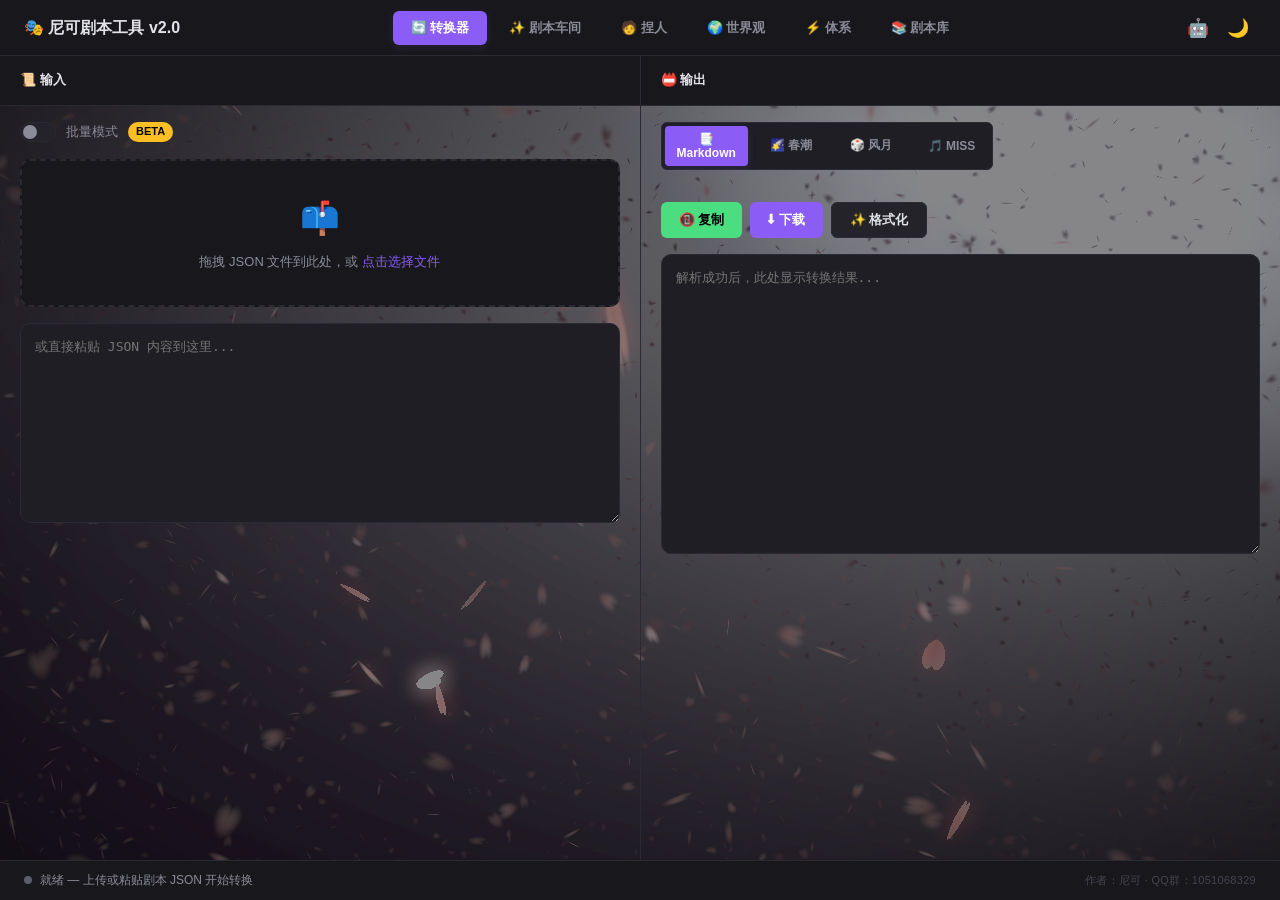
==== index.html @ f95390d4 "fix: parseMiss HTML提取 + UID去重机制" ====
<!DOCTYPE html>
<html lang="zh-CN" data-theme="dark">
<head>
<meta charset="UTF-8">
<meta name="viewport" content="width=device-width, initial-scale=1.0">
<title>酒馆剧本格式转换工具</title>

<style>
/* ═══════════════════════════════════════
   午夜酒馆 · 美学系统 v2
   Dark Mode First · CSS Token 体系 · 磁性微交互
   ═══════════════════════════════════════ */

/* ── 樱花 WebGL 背景层 ── */
#sakura-bg{
  position:fixed;
  top:0;left:0;
  width:100vw;height:100vh;
  z-index:-1;
  pointer-events:none;
  opacity:0.5;
}

/* ── Reset & Base ── */
*,*::before,*::after{box-sizing:border-box;margin:0;padding:0}

/* ── 默认：暗夜模式 (Midnight Theme) ── */
:root{
  --bg-body:#0f0f13;
  --bg-panel:#18181c;
  --bg-hover:#232329;
  --bg-surface:#1e1e24;
  --border-color:#2a2a32;
  --border-light:#35353f;

  --text-main:#e2e2e9;
  --text-muted:#8b8b99;
  --text-dim:#5c5c6a;

  --accent-primary:#8b5cf6;
  --accent-hover:#7c3aed;
  --accent-glow:rgba(139,92,246,0.15);

  --green:#4ade80;
  --red:#f87171;
  --amber:#fbbf24;

  --btn-bg:#2a2a32;
  --btn-text:#e2e2e9;

  --radius:10px;
  --radius-sm:6px;
  --radius-lg:12px;
  --font:'Segoe UI','PingFang SC','Microsoft YaHei',sans-serif;
  --mono:'Cascadia Code','Fira Code','Consolas',monospace;
  --shadow-sm:0 2px 8px rgba(0,0,0,0.4);
  --shadow-md:0 8px 24px rgba(0,0,0,0.6);
  --transition:200ms cubic-bezier(.4,0,.2,1);
}

/* ── 浅色模式覆盖 (Light Theme) ── */
[data-theme="light"]{
  --bg-body:#f4f4f5;
  --bg-panel:#ffffff;
  --bg-hover:#f1f5f9;
  --bg-surface:#fafafa;
  --border-color:#e4e4e7;
  --border-light:#d4d4d8;

  --text-main:#18181b;
  --text-muted:#71717a;
  --text-dim:#a1a1aa;

  --accent-primary:#7c5cfc;
  --accent-hover:#6d3fd9;
  --accent-glow:rgba(124,92,252,0.12);

  --btn-bg:#f4f4f5;
  --btn-text:#18181b;

  --shadow-sm:0 2px 8px rgba(0,0,0,0.05);
  --shadow-md:0 8px 24px rgba(0,0,0,0.08);
}

/* ── 全局基础 ── */
html,body{height:100%}
body{
  font-family:var(--font);
  background:var(--bg-body);
  color:var(--text-main);
  display:flex;
  flex-direction:column;
  line-height:1.6;
  -webkit-font-smoothing:antialiased;
  height:100vh;
  overflow:hidden;
  transition:background-color 0.3s ease, color 0.3s ease;
}
a{color:var(--accent-primary);text-decoration:none}
a:hover{text-decoration:underline}

/* ── App Header / 导航栏 ── */
.app-header{
  height:56px;
  display:flex;
  align-items:center;
  justify-content:space-between;
  padding:0 24px;
  border-bottom:1px solid var(--border-color);
  background:var(--bg-panel);
  flex-shrink:0;
  transition:background-color 0.3s ease, border-color 0.3s ease;
}
.app-header .logo{
  font-size:16px;
  font-weight:700;
  color:var(--text-main);
}
.app-nav{
  display:flex;
  gap:4px;
}
.nav-btn{
  padding:8px 18px;
  border:none;
  border-radius:var(--radius-sm);
  font-size:13px;
  font-weight:600;
  cursor:pointer;
  transition:var(--transition);
  font-family:var(--font);
  background:transparent;
  color:var(--text-muted);
}
.nav-btn:hover{
  color:var(--text-main);
  background:var(--bg-hover);
}
.nav-btn.active{
  background:var(--accent-primary);
  color:#fff;
  box-shadow:0 2px 8px var(--accent-glow);
}
.nav-btn:active{transform:scale(.96)}
/* ── App Views ── */
.app-view{
  display:none !important;
  width:100%;
  height:calc(100vh - 60px);
  overflow:hidden;
}

/* ── 视图 1：转换器（左右分栏） ── */
#view-converter.active{
  display:flex !important;
  flex-direction:row;
}
#view-converter .panel{
  flex:1;
  display:flex;
  flex-direction:column;
  overflow:hidden;
}
#view-converter .panel+.panel{border-left:1px solid var(--border-color)}
#view-converter .panel-header{
  padding:14px 20px;
  border-bottom:1px solid var(--border-color);
  font-size:13px;
  font-weight:600;
  display:flex;align-items:center;gap:10px;
  flex-shrink:0;
  background:var(--bg-panel);
  transition:background-color 0.3s ease, border-color 0.3s ease;
}
#view-converter .panel-header .count{
  font-weight:400;
  color:var(--text-muted);
  font-size:12px;
}
#view-converter .panel-body{
  flex:1;
  overflow:auto;
  padding:16px 20px;
}

/* ── Upload Zone · 磁性拖拽 ── */
.upload-zone{
  border:2px dashed var(--border-color);
  border-radius:var(--radius);
  padding:32px 20px;
  text-align:center;
  cursor:pointer;
  transition:all 0.2s cubic-bezier(0.4,0,0.2,1);
  margin-bottom:16px;
  position:relative;
  overflow:hidden;
  background:var(--bg-panel);
}
.upload-zone::before{
  content:'';
  position:absolute;inset:-2px;
  border-radius:var(--radius);
  border:2px dashed transparent;
  transition:var(--transition);
  pointer-events:none;
}
.upload-zone:hover{
  border-color:var(--accent-primary);
  background:var(--accent-glow);
  transform:translateY(-1px);
}
.upload-zone.dragover,
.upload-zone.drag-active{
  border-color:var(--accent-primary);
  background:var(--accent-glow);
  transform:scale(1.02);
  box-shadow:0 0 30px var(--accent-glow),inset 0 0 30px var(--accent-glow);
}
.upload-zone.dragover::before,
.upload-zone.drag-active::before{
  border-color:var(--accent-primary);
  animation:borderPulse 1.2s ease-in-out infinite;
}
@keyframes borderPulse{
  0%,100%{opacity:.4}
  50%{opacity:1}
}
.upload-zone .icon{font-size:32px;margin-bottom:8px;display:block}
.upload-zone .hint{color:var(--text-muted);font-size:13px}
.upload-zone .hint label{color:var(--accent-primary);cursor:pointer}
.upload-zone input[type=file]{display:none}

#jsonInput{
  width:100%;
  min-height:200px;
  background:var(--bg-surface);
  border:1px solid var(--border-color);
  border-radius:var(--radius);
  color:var(--text-main);
  font-family:var(--mono);
  font-size:13px;
  padding:14px;
  resize:vertical;
  outline:none;
  transition:var(--transition);
}
#jsonInput:focus{border-color:var(--accent-primary);box-shadow:0 0 0 3px var(--accent-glow)}

/* ── Batch Mode ── */
.batch-toggle{
  display:flex;align-items:center;gap:10px;
  margin-bottom:16px;
  font-size:13px;
  color:var(--text-muted);
}
.batch-toggle input[type=checkbox]{
  appearance:none;
  width:36px;height:20px;
  background:var(--bg-hover);
  border-radius:10px;
  position:relative;
  cursor:pointer;
  transition:var(--transition);
  flex-shrink:0;
  border:1px solid var(--border-color);
}
.batch-toggle input[type=checkbox]::after{
  content:'';
  position:absolute;
  top:2px;left:2px;
  width:14px;height:14px;
  background:var(--text-muted);
  border-radius:50%;
  transition:var(--transition);
}
.batch-toggle input[type=checkbox]:checked{
  background:var(--accent-primary);
  border-color:var(--accent-primary);
}
.batch-toggle input[type=checkbox]:checked::after{
  left:18px;
  background:#fff;
}
.batch-toggle .badge-batch{
  font-size:11px;
  background:var(--amber);
  color:#000;
  padding:1px 8px;
  border-radius:10px;
  font-weight:600;
}

.batch-file-list{
  margin-bottom:16px;
  max-height:200px;
  overflow-y:auto;
}
.batch-file-item{
  display:flex;align-items:center;gap:10px;
  padding:8px 12px;
  background:var(--bg-surface);
  border:1px solid var(--border-color);
  border-radius:var(--radius-sm);
  margin-bottom:6px;
  font-size:13px;
  transition:var(--transition);
}
.batch-file-item:hover{border-color:var(--border-light)}
.batch-file-item .file-name{flex:1;overflow:hidden;text-overflow:ellipsis;white-space:nowrap}
.batch-file-item .file-info{color:var(--text-muted);font-size:11px;flex-shrink:0}
.batch-file-item .file-status{font-size:11px;flex-shrink:0;padding:2px 8px;border-radius:4px}
.batch-file-item .file-status.ok{background:rgba(74,222,128,.15);color:var(--green)}
.batch-file-item .file-status.err{background:rgba(248,113,113,.15);color:var(--red)}
.batch-file-item .file-status.pending{background:rgba(139,139,153,.15);color:var(--text-muted)}
.batch-file-item .file-status.processing{background:var(--accent-glow);color:var(--accent-primary)}

.batch-actions{
  display:flex;gap:8px;flex-wrap:wrap;
  margin-top:12px;
}
.batch-actions .btn{flex:1;min-width:120px}

/* ── Buttons ── */
.btn{
  padding:8px 18px;
  border:none;
  border-radius:var(--radius-sm);
  font-size:13px;
  font-weight:600;
  cursor:pointer;
  transition:var(--transition);
  font-family:var(--font);
  position:relative;
  overflow:hidden;
}
.btn:active{transform:scale(.96)}
.btn-primary{background:var(--accent-primary);color:#fff}
.btn-primary:hover{background:var(--accent-hover);box-shadow:0 4px 16px var(--accent-glow)}
.btn-secondary{background:var(--bg-hover);color:var(--text-main);border:1px solid var(--border-color)}
.btn-secondary:hover{background:var(--bg-surface);border-color:var(--border-light)}
.btn-success{background:var(--green);color:#000}
.btn-success:hover{opacity:.85;box-shadow:0 4px 16px rgba(74,222,128,.25)}
.btn-danger{background:var(--red);color:#fff}
.btn-danger:hover{opacity:.85;box-shadow:0 4px 16px rgba(248,113,113,.25)}
.btn:disabled{opacity:.4;cursor:not-allowed;transform:none!important}

/* ── Output ── */
.output-actions{
  display:flex;gap:8px;flex-wrap:wrap;
  margin-bottom:16px;
}

.format-selector{
  display:flex;gap:6px;
  background:var(--bg-surface);
  border:1px solid var(--border-color);
  border-radius:var(--radius-sm);
  padding:3px;
  margin-bottom:16px;
}
.format-opt{
  flex:1;
  padding:6px 12px;
  text-align:center;
  border-radius:4px;
  font-size:12px;
  font-weight:600;
  cursor:pointer;
  transition:var(--transition);
  color:var(--text-muted);
  border:none;
  background:transparent;
  font-family:var(--font);
}
.format-opt.active{
  background:var(--accent-primary);
  color:#fff;
  box-shadow:0 2px 8px var(--accent-glow);
}
.format-opt:hover:not(.active){color:var(--text-main);background:var(--bg-hover)}

#outputArea{
  width:100%;
  min-height:300px;
  background:var(--bg-surface);
  border:1px solid var(--border-color);
  border-radius:var(--radius);
  color:var(--text-main);
  font-family:var(--mono);
  font-size:13px;
  padding:14px;
  resize:vertical;
  outline:none;
  transition:var(--transition);
}
#outputArea:focus{border-color:var(--accent-primary);box-shadow:0 0 0 3px var(--accent-glow)}

/* ── Status Bar ── */
#statusBar{
  padding:10px 24px;
  border-top:1px solid var(--border-color);
  font-size:12px;
  color:var(--text-muted);
  display:flex;align-items:center;gap:8px;
  flex-shrink:0;
  background:var(--bg-panel);
  transition:background-color 0.3s ease, border-color 0.3s ease;
}
#statusBar .dot{
  width:8px;height:8px;
  border-radius:50%;
  display:inline-block;
  transition:var(--transition);
}
#statusBar .dot.idle{background:var(--text-dim)}
#statusBar .dot.ok{background:var(--green);box-shadow:0 0 6px rgba(74,222,128,.5)}
#statusBar .dot.err{background:var(--red);box-shadow:0 0 6px rgba(248,113,113,.5)}
#statusBar .dot.busy{background:var(--accent-primary);animation:pulse 1s infinite}
#statusBar .status-author{
  margin-left:auto;
  font-size:11px;
  color:var(--text-dim);
  opacity:.65;
  white-space:nowrap;
  letter-spacing:.3px;
}
@keyframes pulse{0%,100%{opacity:1}50%{opacity:.3}}

/* ── Scrollbar ── */
::-webkit-scrollbar{width:6px;height:6px}
::-webkit-scrollbar-track{background:transparent}
::-webkit-scrollbar-thumb{background:var(--border-color);border-radius:3px}
::-webkit-scrollbar-thumb:hover{background:var(--text-dim)}

/* ═══════════════════════════════════════
   视图 2：剧本库 · 左右分栏 (Master-Detail)
   ═══════════════════════════════════════ */

#view-library.active{
  display:flex !important;
  flex-direction:row;
  width:100%;
  height:100%;
  overflow:hidden;
}

.lib-sidebar{
  width:320px;
  flex-shrink:0;
  display:flex;
  flex-direction:column;
  border-right:1px solid var(--border-color);
  background:var(--bg-panel);
  height:100%;
  z-index:10;
  transition:background-color 0.3s ease, border-color 0.3s ease;
}
.lib-search-box{
  padding:16px;
  border-bottom:1px solid var(--border-color);
}
.lib-search-box input{
  width:100%;
  padding:8px 12px;
  background:var(--bg-body);
  border:1px solid var(--border-color);
  border-radius:var(--radius-sm);
  color:var(--text-main);
  font-size:13px;
  outline:none;
  font-family:var(--font);
  transition:var(--transition);
}
.lib-search-box input:focus{
  border-color:var(--accent-primary);
  box-shadow:0 0 0 3px var(--accent-glow);
}
.lib-search-box input::placeholder{color:var(--text-muted)}

.lib-sidebar .lib-list{
  flex:1;
  overflow-y:auto;
  padding:12px;
  display:flex;
  flex-direction:column;
  gap:6px;
}

.lib-card{
  display:flex;
  flex-direction:column;
  gap:6px;
  padding:12px 14px;
  background:var(--bg-body);
  border:1px solid var(--border-color);
  border-radius:8px;
  cursor:pointer;
  transition:var(--transition);
  position:relative;
}
.lib-card:hover{
  border-color:var(--accent-primary);
  background:var(--bg-hover);
  transform:translateY(-1px);
  box-shadow:var(--shadow-sm);
}
.lib-card.active{
  border-color:var(--accent-primary);
  background:var(--bg-hover);
  box-shadow:0 0 0 1px var(--accent-primary);
}
.lib-card-top{
  display:flex;
  align-items:flex-start;
  gap:8px;
}
.lib-card-title{
  font-size:14px;
  font-weight:600;
  flex:1;
  line-height:1.3;
  display:-webkit-box;
  -webkit-line-clamp:2;
  -webkit-box-orient:vertical;
  overflow:hidden;
}
.lib-card-badge{
  font-size:10px;
  padding:1px 8px;
  border-radius:10px;
  font-weight:600;
  flex-shrink:0;
  margin-top:2px;
}
.lib-card-badge.cc{background:var(--accent-glow);color:var(--accent-primary)}
.lib-card-badge.fy{background:rgba(74,222,128,.15);color:var(--green)}
.lib-card-badge.ms{background:rgba(251,191,36,.15);color:var(--amber)}
.lib-card-summary{
  font-size:12px;
  color:var(--text-muted);
  display:-webkit-box;
  -webkit-line-clamp:2;
  -webkit-box-orient:vertical;
  overflow:hidden;
  line-height:1.5;
}
.lib-card-meta{
  display:flex;
  gap:12px;
  font-size:11px;
  color:var(--text-muted);
}
.lib-card-meta span{display:flex;align-items:center;gap:4px}
.lib-card-del{
  position:absolute;
  top:8px;
  right:8px;
  width:22px;
  height:22px;
  border:none;
  background:transparent;
  color:var(--text-muted);
  cursor:pointer;
  border-radius:4px;
  font-size:14px;
  display:none;
  align-items:center;
  justify-content:center;
  transition:var(--transition);
}
.lib-card:hover .lib-card-del{display:flex}
.lib-card-del:hover{background:rgba(248,113,113,.2);color:var(--red)}

.lib-empty{
  text-align:center;
  padding:40px 20px;
  color:var(--text-muted);
  font-size:13px;
  line-height:2;
}
.lib-empty .icon{font-size:40px;margin-bottom:12px}

/* ── 右侧详情面板 ── */
.lib-detail{
  flex:1;
  height:100%;
  overflow-y:auto;
  padding:32px;
  background:var(--bg-body);
  position:relative;
  transition:background-color 0.3s ease;
}
.lib-detail .empty-state{
  display:flex;
  align-items:center;
  justify-content:center;
  height:100%;
  color:var(--text-dim);
  font-size:15px;
  text-align:center;
}

/* ── 详情内容样式 ── */
.lib-detail .modal-section{
  margin-bottom:24px;
}
.lib-detail .modal-section:last-child{margin-bottom:0}
.lib-detail .modal-section-title{
  font-size:12px;
  font-weight:600;
  color:var(--text-muted);
  text-transform:uppercase;
  letter-spacing:.5px;
  margin-bottom:10px;
  display:flex;
  align-items:center;
  gap:8px;
}
.lib-detail .modal-section-title .copy-btn{
  font-size:11px;
  padding:2px 10px;
  border:none;
  border-radius:4px;
  cursor:pointer;
  background:var(--bg-hover);
  color:var(--text-muted);
  font-family:var(--font);
  transition:var(--transition);
  font-weight:400;
  text-transform:none;
  letter-spacing:0;
}
.lib-detail .modal-section-title .copy-btn:hover{
  background:var(--accent-primary);
  color:#fff;
}
.lib-detail .modal-tags{
  display:flex;
  flex-wrap:wrap;
  gap:6px;
}
.lib-detail .modal-tag{
  font-size:12px;
  padding:3px 10px;
  background:var(--bg-hover);
  border:1px solid var(--border-color);
  border-radius:4px;
  color:var(--text-muted);
}
.lib-detail .modal-field{
  display:flex;
  gap:8px;
  padding:6px 0;
  font-size:13px;
  border-bottom:1px solid var(--border-color);
}
.lib-detail .modal-field:last-child{border-bottom:none}
.lib-detail .modal-field-label{
  color:var(--text-muted);
  width:80px;
  flex-shrink:0;
}
.lib-detail .modal-field-value{color:var(--text-main);word-break:break-all}
.lib-detail .modal-prompt{
  background:var(--bg-panel) !important;
  border:1px solid var(--border-color) !important;
  border-radius:var(--radius-sm);
  padding:12px;
  font-size:12px;
  font-family:var(--mono);
  white-space:pre-wrap;
  max-height:400px;
  overflow-y:auto;
  line-height:1.6;
  color:var(--text-main);
  position:relative;
}
.lib-detail .modal-prompt .copy-overlay{
  position:sticky;
  top:0;
  float:right;
  padding:4px 12px;
  border:none;
  border-radius:0 var(--radius-sm) 0 var(--radius-sm);
  cursor:pointer;
  background:var(--bg-hover);
  color:var(--text-muted);
  font-size:11px;
  font-family:var(--font);
  transition:var(--transition);
  opacity:.6;
  margin:-12px -12px 8px 8px;
}
.lib-detail .modal-prompt .copy-overlay:hover{
  opacity:1;
  background:var(--accent-primary);
  color:#fff;
}
.lib-detail .modal-wb-list{
  display:flex;
  flex-direction:column;
  gap:6px;
}
.lib-detail .modal-wb-item{
  padding:10px 14px;
  background:var(--bg-panel) !important;
  border:1px solid var(--border-color) !important;
  border-radius:var(--radius-sm);
  font-size:12px;
  transition:var(--transition);
}
.lib-detail .modal-wb-item:hover{
  border-color:var(--accent-primary);
  background:var(--bg-hover);
}
.lib-detail .modal-wb-item .wb-header{
  display:flex;
  align-items:flex-start;
  gap:8px;
  margin-bottom:6px;
}
.lib-detail .modal-wb-item .wb-keywords{
  color:var(--accent-primary);
  font-weight:600;
  flex:1;
  line-height:1.5;
}
.lib-detail .modal-wb-item .wb-copy{
  flex-shrink:0;
  padding:2px 10px;
  border:none;
  border-radius:4px;
  cursor:pointer;
  background:var(--bg-hover);
  color:var(--text-muted);
  font-size:11px;
  font-family:var(--font);
  transition:var(--transition);
  opacity:.5;
}
.lib-detail .modal-wb-item .wb-copy:hover{
  opacity:1;
  background:var(--accent-primary);
  color:#fff;
}
.lib-detail .modal-wb-item .wb-content{
  color:var(--text-muted);
  white-space:pre-wrap;
  line-height:1.6;
}

/* ── 详情操作栏 ── */
.lib-detail-actions{
  display:flex;
  gap:8px;
  margin-top:24px;
  padding-top:16px;
  border-top:1px solid var(--border-color);
}
.lib-detail-actions .btn{flex:1}

/* ── Responsive ── */
@media(max-width:768px){
  #view-converter.active{flex-direction:column}
  #view-converter .panel+.panel{border-left:none;border-top:1px solid var(--border-color)}
  .lib-sidebar{width:100%;border-right:none;border-bottom:1px solid var(--border-color)}
  #view-library.active{flex-direction:column}
  .app-header{padding:0 16px}
  .app-header .logo{font-size:14px}
}

/* ── 右键菜单 (Context Menu) ── */
.context-menu{
  position:fixed;
  z-index:9999;
  width:200px;
  background:var(--bg-panel);
  border:1px solid var(--border-color);
  border-radius:8px;
  box-shadow:var(--shadow-md);
  padding:6px 0;
  font-size:14px;
  transform-origin:top left;
  animation:menuFadeIn 0.15s cubic-bezier(.4,0,.2,1);
}
@keyframes menuFadeIn{
  from{opacity:0;transform:scale(.95)}
  to{opacity:1;transform:scale(1)}
}
.menu-item{
  padding:10px 16px;
  cursor:pointer;
  color:var(--text-main);
  transition:background-color .15s, color .15s;
  display:flex;
  align-items:center;
  gap:8px;
  user-select:none;
}
.menu-item:hover{
  background:var(--accent-primary);
  color:#fff;
}
.menu-item.danger:hover{
  background:#ef4444;
  color:#fff;
}
.menu-divider{
  height:1px;
  background:var(--border-color);
  margin:4px 0;
}

/* ═══════════════════════════════════════
   视图 3：剧本车间 · 4 步向导
   ═══════════════════════════════════════ */

#view-char-creator.active{
  display:flex !important;
  overflow-y:auto;
}
#view-world-builder.active{
  display:flex !important;
  overflow-y:auto;
}
#view-power-builder.active{
  display:flex !important;
  overflow-y:auto;
}
#view-generator.active{
  display:flex !important;
}

.generator-workspace{
  width:100%;
  height:100%;
  overflow-y:auto;
  padding:32px 48px;
  display:flex;
  flex-direction:column;
  gap:32px;
}

/* ── 步进器 ── */
.wizard-stepper{
  display:flex;
  align-items:center;
  justify-content:center;
  gap:0;
  padding:8px 0;
}
.wizard-stepper .step{
  display:flex;
  align-items:center;
  gap:10px;
  padding:10px 20px;
  border-radius:var(--radius);
  cursor:pointer;
  transition:var(--transition);
  opacity:.4;
  user-select:none;
}
.wizard-stepper .step.active{
  opacity:1;
  background:var(--accent-glow);
}
.wizard-stepper .step.completed{
  opacity:.7;
}
.wizard-stepper .step .step-num{
  width:28px;
  height:28px;
  border-radius:50%;
  display:flex;
  align-items:center;
  justify-content:center;
  font-size:13px;
  font-weight:700;
  background:var(--bg-hover);
  color:var(--text-muted);
  transition:var(--transition);
  flex-shrink:0;
}
.wizard-stepper .step.active .step-num{
  background:var(--accent-primary);
  color:#fff;
  box-shadow:0 2px 8px var(--accent-glow);
}
.wizard-stepper .step.completed .step-num{
  background:var(--green);
  color:#000;
}
.wizard-stepper .step .step-label{
  font-size:13px;
  font-weight:600;
  color:var(--text-main);
  white-space:nowrap;
}
.wizard-stepper .step-connector{
  width:48px;
  height:2px;
  background:var(--border-color);
  border-radius:1px;
  flex-shrink:0;
}

/* ── 步骤内容区 ── */
.gen-step-content{
  flex:1;
  display:flex;
  flex-direction:column;
  gap:24px;
  animation:fadeIn .3s ease;
}
@keyframes fadeIn{
  from{opacity:0;transform:translateY(8px)}
  to{opacity:1;transform:translateY(0)}
}

/* ── Step 1: 灵感抽卡 ── */
.seed-input-area{
  display:flex;
  flex-direction:column;
  gap:12px;
  max-width:720px;
  margin:0 auto;
  width:100%;
}
.seed-label{
  font-size:13px;
  font-weight:600;
  color:var(--text-muted);
}
.seed-textarea{
  width:100%;
  min-height:100px;
  background:var(--bg-surface);
  border:1px solid var(--border-color);
  border-radius:var(--radius);
  color:var(--text-main);
  font-family:var(--font);
  font-size:14px;
  padding:14px;
  resize:vertical;
  outline:none;
  transition:var(--transition);
  line-height:1.7;
}
.seed-textarea:focus{
  border-color:var(--accent-primary);
  box-shadow:0 0 0 3px var(--accent-glow);
}
.seed-textarea::placeholder{color:var(--text-dim)}

.btn-lg{
  padding:12px 28px;
  font-size:15px;
  border-radius:var(--radius);
}
.btn-sm{
  padding:6px 14px;
  font-size:12px;
}
.btn-full{
  width:100%;
}

/* ── 卡片网格 ── */
.cards-grid{
  display:grid;
  grid-template-columns:repeat(auto-fit, minmax(280px, 1fr));
  gap:16px;
  max-width:1200px;
  margin:0 auto;
  width:100%;
}
.cards-placeholder{
  grid-column:1/-1;
  text-align:center;
  padding:60px 20px;
  color:var(--text-dim);
  font-size:14px;
}
.gen-card{
  background:var(--bg-panel);
  border:1px solid var(--border-color);
  border-radius:var(--radius-lg);
  padding:20px;
  cursor:pointer;
  transition:var(--transition);
  display:flex;
  flex-direction:column;
  gap:12px;
  position:relative;
  overflow:hidden;
}
.gen-card::before{
  content:'';
  position:absolute;
  top:0;left:0;right:0;
  height:3px;
  background:var(--accent-primary);
  opacity:0;
  transition:var(--transition);
}
.gen-card:hover{
  border-color:var(--accent-primary);
  transform:translateY(-2px);
  box-shadow:var(--shadow-md);
}
.gen-card:hover::before{opacity:1}
.gen-card.selected{
  border-color:var(--accent-primary);
  box-shadow:0 0 0 2px var(--accent-primary), var(--shadow-md);
}
.gen-card.selected::before{opacity:1}
.gen-card .card-conflict{
  font-size:11px;
  color:var(--accent-primary);
  font-weight:600;
  text-transform:uppercase;
  letter-spacing:.5px;
}
.gen-card .card-title{
  font-size:16px;
  font-weight:700;
  line-height:1.4;
}
.gen-card .card-desc{
  font-size:13px;
  color:var(--text-muted);
  line-height:1.6;
  display:-webkit-box;
  -webkit-line-clamp:4;
  -webkit-box-orient:vertical;
  overflow:hidden;
}
.gen-card .card-tags{
  display:flex;
  flex-wrap:wrap;
  gap:4px;
  margin-top:auto;
}
.gen-card .card-tag{
  font-size:11px;
  padding:2px 8px;
  background:var(--bg-hover);
  border-radius:4px;
  color:var(--text-muted);
}

/* ── Step 2: 设定调优 ── */
.refine-area{
  max-width:720px;
  margin:0 auto;
  width:100%;
  display:flex;
  flex-direction:column;
  gap:20px;
}
.refine-header{
  display:flex;
  align-items:center;
  justify-content:space-between;
}
.refine-header h3{
  font-size:16px;
  font-weight:700;
}
.selected-card-preview{
  background:var(--bg-panel);
  border:1px solid var(--accent-primary);
  border-radius:var(--radius-lg);
  padding:20px;
}
.refine-edit-area{
  display:flex;
  flex-direction:column;
  gap:12px;
}
.refine-actions{
  display:flex;
  gap:8px;
}
.refine-actions .btn{flex:1}

/* ── 素材导入 & 主角确认 & 世界书迭代 ── */
.refine-section{
  background:var(--bg-panel);
  border:1px solid var(--border-color);
  border-radius:var(--radius-lg);
  overflow:hidden;
}
.refine-section-header{
  display:flex;
  align-items:center;
  justify-content:space-between;
  padding:12px 16px;
  font-size:14px;
  font-weight:600;
  background:var(--bg-hover);
  user-select:none;
}
.refine-toggle-icon{
  font-size:11px;
  color:var(--text-dim);
  transition:transform .2s;
}
.refine-section-header.open .refine-toggle-icon{
  transform:rotate(180deg);
}
.refine-section-body{
  padding:12px 16px;
  display:flex;
  flex-direction:column;
  gap:10px;
}
.material-hint{
  font-size:12px;
  color:var(--text-dim);
  line-height:1.5;
}
.material-buttons{
  display:flex;
  gap:8px;
  flex-wrap:wrap;
}
.imported-materials{
  display:flex;
  flex-direction:column;
  gap:6px;
}
.imported-material-item{
  font-size:13px;
  padding:8px 12px;
  background:var(--bg-body);
  border-radius:var(--radius-sm);
  border-left:3px solid var(--accent-primary);
  line-height:1.5;
}
.imported-material-item .mat-label{
  font-weight:600;
  color:var(--accent-primary);
  font-size:11px;
  display:block;
  margin-bottom:2px;
}
.refine-input{
  width:100%;
  padding:10px 12px;
  border:1px solid var(--border-color);
  border-radius:var(--radius-sm);
  background:var(--bg-body);
  color:var(--text-main);
  font-size:14px;
  font-family:inherit;
  outline:none;
  transition:border-color .2s;
}
.refine-input:focus{
  border-color:var(--accent-primary);
}
.refine-hint{
  font-size:12px;
  color:var(--text-dim);
}

/* ── Step 3: 提示词生成 ── */
.prompt-gen-area{
  max-width:800px;
  margin:0 auto;
  width:100%;
  display:flex;
  flex-direction:column;
  gap:16px;
}
.prompt-output{
  width:100%;
  min-height:300px;
  background:var(--bg-surface);
  border:1px solid var(--border-color);
  border-radius:var(--radius);
  color:var(--text-main);
  font-family:var(--mono);
  font-size:13px;
  padding:16px;
  resize:vertical;
  outline:none;
  line-height:1.7;
}
.prompt-actions{
  display:flex;
  gap:8px;
}
.prompt-actions .btn{flex:1}

/* ── Step 4: 世界书萃取 ── */
.wb-gen-area{
  max-width:800px;
  margin:0 auto;
  width:100%;
  display:flex;
  flex-direction:column;
  gap:16px;
}
.gen-wb-list{
  display:flex;
  flex-direction:column;
  gap:8px;
}
.gen-wb-item{
  background:var(--bg-panel);
  border:1px solid var(--border-color);
  border-radius:var(--radius);
  padding:16px;
  transition:var(--transition);
}
.gen-wb-item:hover{
  border-color:var(--accent-primary);
}
.gen-wb-item .wb-keywords{
  color:var(--accent-primary);
  font-weight:600;
  font-size:13px;
  margin-bottom:6px;
}
.gen-wb-item .wb-content{
  color:var(--text-muted);
  font-size:12px;
  line-height:1.6;
  white-space:pre-wrap;
}
.wb-gen-actions{
  display:flex;
  gap:8px;
}
.wb-gen-actions .btn{flex:1}

/* ═══════════════════════════════════════
   AI 配置弹窗
   ═══════════════════════════════════════ */

.ai-dialog{
  padding:0;
  border:none;
  border-radius:var(--radius-lg);
  background:var(--bg-panel);
  color:var(--text-main);
  width:480px;
  max-width:90vw;
  box-shadow:var(--shadow-md);
  font-family:var(--font);
}
.ai-dialog::backdrop{
  background:rgba(0,0,0,.6);
  backdrop-filter:blur(4px);
}
.ai-dialog-header{
  display:flex;
  align-items:center;
  justify-content:space-between;
  padding:16px 20px;
  border-bottom:1px solid var(--border-color);
  font-size:15px;
  font-weight:700;
}
.ai-dialog-body{
  padding:20px;
  display:flex;
  flex-direction:column;
  gap:16px;
}
.ai-config-field{
  display:flex;
  flex-direction:column;
  gap:6px;
}
.ai-config-field label{
  font-size:12px;
  font-weight:600;
  color:var(--text-muted);
}
.ai-config-field input{
  padding:10px 12px;
  background:var(--bg-body);
  border:1px solid var(--border-color);
  border-radius:var(--radius-sm);
  color:var(--text-main);
  font-size:13px;
  font-family:var(--mono);
  outline:none;
  transition:var(--transition);
}
.ai-config-field input:focus{
  border-color:var(--accent-primary);
  box-shadow:0 0 0 3px var(--accent-glow);
}
.ai-config-field input::placeholder{color:var(--text-dim)}
.ai-config-hint{
  font-size:12px;
  color:var(--text-muted);
  line-height:1.7;
  padding:12px;
  background:var(--bg-surface);
  border-radius:var(--radius-sm);
}
.ai-config-hint p{margin:0}
.ai-dialog-footer{
  display:flex;
  gap:8px;
  padding:16px 20px;
  border-top:1px solid var(--border-color);
}
.ai-dialog-footer .btn{flex:1}

/* ═══════════════════════════════════════
   实体工作区 · 挂载入口
   ═══════════════════════════════════════ */

.lib-actions{
  padding:12px 16px;
  border-bottom:1px solid var(--border-color);
  display:flex;
  flex-direction:column;
  gap:6px;
}
.mount-status{
  font-size:11px;
  color:var(--text-dim);
  text-align:center;
}
.mount-status.active{
  color:var(--green);
}

/* ── 头部操作按钮 ── */
.header-actions{
  display:flex;
  gap:4px;
}
.icon-btn{
  width:36px;
  height:36px;
  border:none;
  border-radius:var(--radius-sm);
  background:transparent;
  color:var(--text-muted);
  cursor:pointer;
  font-size:18px;
  transition:var(--transition);
  display:flex;
  align-items:center;
  justify-content:center;
}
.icon-btn:hover{
  color:var(--text-main);
  background:var(--bg-hover);
}
.icon-btn:active{transform:scale(.92)}

/* ═══════════════════════════════════════
   捏人工坊 · 独立视图
   ═══════════════════════════════════════ */

.char-creator-workspace{
  max-width:720px;
  margin:0 auto;
  padding:32px 24px;
}
.char-creator-header{
  text-align:center;
  margin-bottom:28px;
}
.char-creator-header h2{
  font-size:24px;
  margin:0 0 8px;
  background:linear-gradient(135deg,var(--accent-primary),var(--accent-secondary));
  -webkit-background-clip:text;
  -webkit-text-fill-color:transparent;
  background-clip:text;
}
.char-creator-subtitle{
  color:var(--text-dim);
  font-size:14px;
  margin:0;
}
.char-input-area{
  display:flex;
  flex-direction:column;
  gap:12px;
  margin-bottom:24px;
}
.char-input-area .seed-textarea{
  min-height:80px;
  resize:vertical;
}
.char-result-area{
  animation:fadeIn 0.3s ease;
}
.char-card{
  background:var(--bg-surface);
  border:1px solid var(--border-color);
  border-radius:var(--radius-md);
  overflow:hidden;
  margin-bottom:16px;
}
.char-card-header{
  display:flex;
  align-items:center;
  gap:12px;
  padding:16px 20px;
  background:var(--bg-elevated);
  border-bottom:1px solid var(--border-color);
}
.char-name{
  font-size:20px;
  font-weight:700;
  color:var(--text-main);
}
.char-badge{
  font-size:12px;
  padding:2px 10px;
  border-radius:12px;
  background:var(--accent-primary);
  color:#fff;
  white-space:nowrap;
}
.char-card-body{
  padding:20px;
  line-height:1.8;
  color:var(--text-muted);
  font-size:14px;
}
.char-card-body p{margin:0 0 8px}
.char-card-body strong{color:var(--text-main)}
.char-card-body .char-section{
  margin-bottom:14px;
  padding-bottom:14px;
  border-bottom:1px solid var(--border-color);
}
.char-card-body .char-section:last-child{
  border-bottom:none;
  margin-bottom:0;
  padding-bottom:0;
}
.char-card-body .char-section-title{
  font-size:13px;
  font-weight:600;
  color:var(--accent-primary);
  margin-bottom:6px;
  letter-spacing:0.5px;
}
.char-actions{
  display:flex;
  gap:10px;
  justify-content:center;
}
.char-actions .btn{
  min-width:140px;
}
.char-empty-state{
  text-align:center;
  padding:60px 20px;
  color:var(--text-dim);
}
.char-empty-icon{
  font-size:64px;
  margin-bottom:16px;
  opacity:0.5;
}
.char-empty-state p{
  font-size:15px;
  margin:0;
}

/* ── 世界观 · 折叠补充内容 ── */
.world-extra-toggle{
  display:flex;
  align-items:center;
  justify-content:center;
  gap:6px;
  padding:10px;
  margin-top:4px;
  cursor:pointer;
  color:var(--accent-primary);
  font-size:13px;
  font-weight:500;
  border:1px dashed var(--border-color);
  border-radius:var(--radius);
  transition:var(--transition);
  user-select:none;
}
.world-extra-toggle:hover{
  background:var(--accent-glow);
  border-color:var(--accent-primary);
}
.world-extra-toggle .arrow{
  display:inline-block;
  transition:transform .2s ease;
}
.world-extra-toggle .arrow.open{
  transform:rotate(180deg);
}
.world-extra-content{
  display:none;
}
.world-extra-content.open{
  display:block;
  animation:fadeIn 0.25s ease;
}

</style>

</head>
<body>

<!-- 全局导航栏 -->
<header class="app-header">
  <div class="logo">🎭 尼可剧本工具 v2.0</div>
  <nav class="app-nav">
    <button id="nav-converter" class="nav-btn active">🔄 转换器</button>
    <button id="nav-generator" class="nav-btn">✨ 剧本车间</button>
    <button id="nav-char-creator" class="nav-btn">🧑 捏人</button>
    <button id="nav-world-builder" class="nav-btn">🌍 世界观</button>
    <button id="nav-power-builder" class="nav-btn">⚡ 体系</button>
    <button id="nav-library" class="nav-btn">📚 剧本库</button>
  </nav>
  <div class="header-actions">
    <button id="btn-ai-config" class="icon-btn" title="AI 配置">🤖</button>
    <button id="theme-toggle" class="icon-btn" title="切换主题">🌙</button>
  </div>
</header>

<!-- 视图 1：转换器 -->
<main id="view-converter" class="app-view active">
  <div class="panel">
    <div class="panel-header">
      📜 输入
      <span class="count" id="inputCount"></span>
    </div>
    <div class="panel-body">
      <div class="batch-toggle">
        <input type="checkbox" id="batchMode">
        <label for="batchMode">批量模式</label>
        <span class="badge-batch">BETA</span>
      </div>

      <div class="upload-zone" id="uploadZone">
        <div class="icon">📫</div>
        <div class="hint">
          拖拽 JSON 文件到此处，或 <label for="fileInput">点击选择文件</label>
          <span id="batchHint" style="display:none">（可多选）</span>
        </div>
        <input type="file" id="fileInput" accept=".json" multiple>
      </div>

      <div id="batchFileList" class="batch-file-list" style="display:none"></div>

      <div id="batchActions" class="batch-actions" style="display:none">
        <button class="btn btn-success" id="btnBatchDownloadAll">📝 全部下载</button>
        <button class="btn btn-danger" id="btnBatchClear">🗑 清空列表</button>
      </div>

      <textarea id="jsonInput" placeholder="或直接粘贴 JSON 内容到这里..." spellcheck="false"></textarea>
    </div>
  </div>

  <div class="panel">
    <div class="panel-header">
      📛 输出
      <span class="count" id="outputCount"></span>
    </div>
    <div class="panel-body">
      <div class="output-actions">
        <div class="format-selector" id="formatSelector">
          <button class="format-opt active" data-format="markdown">📑 Markdown</button>
          <button class="format-opt" data-format="chunchao">🌠 春潮</button>
          <button class="format-opt" data-format="fengyue">🎲 风月</button>
          <button class="format-opt" data-format="miss">🎵 MISS</button>
        </div>
      </div>
      <div class="output-actions">
        <button class="btn btn-success" id="btnCopy">📵 复制</button>
        <button class="btn btn-primary" id="btnDownload">⬇ 下载</button>
        <button class="btn btn-secondary" id="btnFormat">✨ 格式化</button>
      </div>
      <textarea id="outputArea" placeholder="解析成功后，此处显示转换结果..." spellcheck="false" readonly></textarea>
    </div>
  </div>
</main>

<!-- 视图 3：剧本车间（4 步向导） -->
<main id="view-generator" class="app-view">
  <div class="generator-workspace">
    <!-- 顶部步进器 -->
    <div class="wizard-stepper">
      <div class="step active" data-step="1">
        <span class="step-num">1</span>
        <span class="step-label">灵感抽卡</span>
      </div>
      <div class="step-connector"></div>
      <div class="step" data-step="2">
        <span class="step-num">2</span>
        <span class="step-label">设定调优</span>
      </div>
      <div class="step-connector"></div>
      <div class="step" data-step="3">
        <span class="step-num">3</span>
        <span class="step-label">提示词生成</span>
      </div>
      <div class="step-connector"></div>
      <div class="step" data-step="4">
        <span class="step-num">4</span>
        <span class="step-label">世界书 & 宣发</span>
      </div>
    </div>

    <!-- 步骤 1：灵感抽卡 -->
    <section id="gen-step-1" class="gen-step-content active">
      <div class="seed-input-area">
        <label class="seed-label">输入一句话灵感</label>
        <textarea id="gen-seed-input" class="seed-textarea" placeholder="废土赛博朋克，主角是个只能活三天的赏金猎人..." spellcheck="false"></textarea>
        <button id="btn-gen-cards" class="btn btn-primary btn-lg">🎲 生成 4 个方向</button>
      </div>
      <div id="gen-cards-container" class="cards-grid">
        <div class="cards-placeholder">点击上方按钮，AI 将为你生成 4 个剧本方向</div>
      </div>
    </section>

    <!-- 步骤 2：设定调优 + 素材导入 + 主角确认 -->
    <section id="gen-step-2" class="gen-step-content" style="display:none">
      <div class="refine-area">
        <div class="refine-header">
          <h3>📌 已选方向</h3>
          <button id="btn-back-to-step1" class="btn btn-secondary btn-sm">← 返回重选</button>
        </div>
        <div id="gen-selected-card" class="selected-card-preview"></div>

        <!-- 素材导入区：从捏人/世界观/体系导入 -->
        <div class="refine-section">
          <div class="refine-section-header" style="cursor:pointer" id="toggle-materials">
            <span>📦 导入已有素材</span>
            <span class="refine-toggle-icon">▼</span>
          </div>
          <div id="gen-materials-area" class="refine-section-body">
            <div class="material-hint">从以下工具生成的素材可直接导入作为剧本上下文：</div>
            <div class="material-buttons">
              <button id="btn-import-char" class="btn btn-sm btn-secondary">🧑 导入捏人</button>
              <button id="btn-import-world" class="btn btn-sm btn-secondary">🌍 导入世界观</button>
              <button id="btn-import-power" class="btn btn-sm btn-secondary">⚡ 导入体系</button>
            </div>
            <div id="gen-imported-materials" class="imported-materials"></div>
          </div>
        </div>

        <!-- 主角确认 -->
        <div class="refine-section">
          <div class="refine-section-header">
            <span>🎭 玩家扮演角色</span>
          </div>
          <div class="refine-section-body">
            <input type="text" id="gen-protagonist-input" class="refine-input" placeholder="例：穿越到异世界的普通上班族，意外获得系统..." />
            <div class="refine-hint">AI 将以此角色为中心生成提示词和宣发页</div>
          </div>
        </div>

        <div class="refine-edit-area">
          <label class="seed-label">调优指令（可选）</label>
          <textarea id="gen-refine-input" class="seed-textarea" placeholder="把主角改成反派 / 增加克苏鲁元素..." spellcheck="false"></textarea>
          <div class="refine-actions">
            <button id="btn-refine-ai" class="btn btn-secondary">🔄 AI 调优</button>
            <button id="btn-to-step-3" class="btn btn-primary">✨ 方向确认，生成提示词</button>
          </div>
        </div>
      </div>
    </section>

    <!-- 步骤 3：提示词生成 -->
    <section id="gen-step-3" class="gen-step-content" style="display:none">
      <div class="prompt-gen-area">
        <div class="refine-header">
          <h3>📝 系统提示词</h3>
          <button id="btn-back-to-step2" class="btn btn-secondary btn-sm">← 返回调优</button>
        </div>
        <textarea id="gen-prompt-output" class="prompt-output" readonly spellcheck="false"></textarea>
        <div class="prompt-actions">
          <button id="btn-copy-prompt" class="btn btn-secondary">📋 复制</button>
          <button id="btn-regenerate-prompt" class="btn btn-secondary">🔄 重新生成</button>
          <button id="btn-to-step-4" class="btn btn-primary">📖 萃取世界书</button>
        </div>
      </div>
    </section>

    <!-- 步骤 4：世界书萃取 + 迭代 + 宣发页 -->
    <section id="gen-step-4" class="gen-step-content" style="display:none">
      <div class="wb-gen-area">
        <div class="refine-header">
          <h3>📚 世界书条目</h3>
          <button id="btn-back-to-step3" class="btn btn-secondary btn-sm">← 返回提示词</button>
        </div>
        <div id="gen-wb-list" class="gen-wb-list">
          <div class="cards-placeholder">正在萃取世界书...</div>
        </div>

        <!-- 世界书迭代：玩家可追加内容 -->
        <div class="refine-section">
          <div class="refine-section-header" style="cursor:pointer" id="toggle-wb-iterate">
            <span>✏️ 追加世界书内容</span>
            <span class="refine-toggle-icon">▼</span>
          </div>
          <div id="gen-wb-iterate-area" class="refine-section-body">
            <div class="material-hint">告诉 AI 你想增加什么内容，如"增加几个关键人物""添加一个隐藏地点""补充一段历史背景"</div>
            <textarea id="gen-wb-iterate-input" class="seed-textarea" placeholder="例：增加 3 个关键反派人物，每人有独特能力和动机..." spellcheck="false" rows="2"></textarea>
            <button id="btn-iterate-wb" class="btn btn-secondary btn-sm">🚀 追加</button>
          </div>
        </div>

        <div class="wb-gen-actions">
          <button id="btn-regenerate-wb" class="btn btn-secondary">🔄 重新萃取</button>
          <button id="btn-gen-html-from-wizard" class="btn btn-primary">🌐 生成宣发页</button>
          <button id="btn-save-script" class="btn btn-success btn-lg">💾 保存剧本到本地</button>
        </div>
      </div>
    </section>
  </div>
</main>

<!-- 视图 2：剧本库（左右分栏） -->
<main id="view-library" class="app-view">
  <aside class="lib-sidebar">
    <div class="lib-actions">
      <button id="btn-mount-folder" class="btn btn-secondary btn-full">📂 挂载本地文件夹</button>
      <div id="mount-status" class="mount-status">当前使用：浏览器缓存</div>
    </div>
    <div class="lib-search-box">
      <input type="text" id="lib-search-input" placeholder="搜索剧本标题...">
    </div>
    <div class="lib-list" id="lib-list">
      <!-- 剧本卡片渲染在这里 -->
    </div>
  </aside>

  <section class="lib-detail" id="lib-detail">
    <div class="empty-state">👈 请在左侧选择一个剧本以查看详情</div>
  </section>
</main>

<!-- 视图 5：捏人工坊（独立弹窗） -->
<main id="view-char-creator" class="app-view">
  <div class="char-creator-workspace">
    <div class="char-creator-header">
      <h2>🧑 捏人工坊</h2>
      <p class="char-creator-subtitle">一句话描述人物特点，AI 为你生成完整的人物档案</p>
    </div>
    <div class="char-input-area">
      <textarea id="char-seed-input" class="seed-textarea" placeholder="例如：一个在废土世界游荡的独眼机械师，表面冷漠但内心温柔..." spellcheck="false"></textarea>
      <button id="btn-gen-character" class="btn btn-primary btn-lg">🎨 AI 捏人</button>
    </div>
    <div id="char-result-area" class="char-result-area" style="display:none">
      <div class="char-card" id="char-card">
        <div class="char-card-header">
          <span class="char-name" id="char-name">—</span>
          <span class="char-badge" id="char-badge">—</span>
        </div>
        <div class="char-card-body" id="char-card-body">
          <!-- AI 生成的人物档案渲染在这里 -->
        </div>
      </div>
      <div class="char-actions">
        <button id="btn-copy-char" class="btn btn-success">📋 复制档案</button>
        <button id="btn-regenerate-char" class="btn btn-secondary">🔄 重新生成</button>
      </div>
    </div>
    <div id="char-empty-state" class="char-empty-state">
      <div class="char-empty-icon">🧑‍🎨</div>
      <p>输入人物特点，点击「AI 捏人」开始创作</p>
    </div>
  </div>
</main>

<!-- 视图 6：世界观构建 -->
<main id="view-world-builder" class="app-view">
  <div class="char-creator-workspace">
    <div class="char-creator-header">
      <h2>🌍 世界观构建</h2>
      <p class="char-creator-subtitle">一句话描述世界设定，AI 为你构建完整的世界观档案</p>
    </div>
    <div class="char-input-area">
      <textarea id="world-seed-input" class="seed-textarea" placeholder="例如：一个灵气复苏的赛博朋克世界，科技与修仙并存，人类在巨型企业统治下挣扎求生..." spellcheck="false"></textarea>
      <button id="btn-gen-world" class="btn btn-primary btn-lg">🌍 AI 构建世界观</button>
    </div>
    <div id="world-result-area" class="char-result-area" style="display:none">
      <div class="char-card" id="world-card">
        <div class="char-card-header">
          <span class="char-name" id="world-name">—</span>
          <span class="char-badge" id="world-badge">—</span>
        </div>
        <div class="char-card-body" id="world-card-body">
          <!-- AI 生成的世界观渲染在这里 -->
        </div>
      </div>
      <div class="char-actions">
        <button id="btn-copy-world" class="btn btn-success">📋 复制世界观</button>
        <button id="btn-regenerate-world" class="btn btn-secondary">🔄 重新生成</button>
      </div>
    </div>
    <div id="world-empty-state" class="char-empty-state">
      <div class="char-empty-icon">🌍</div>
      <p>输入世界设定，点击「AI 构建世界观」开始创作</p>
    </div>
  </div>
</main>

<!-- 视图 7：体系工坊 -->
<main id="view-power-builder" class="app-view">
  <div class="char-creator-workspace">
    <div class="char-creator-header">
      <h2>⚡ 体系工坊</h2>
      <p class="char-creator-subtitle">一句话描述力量体系/升级规则，AI 为你构建完整的体系框架</p>
    </div>
    <div class="char-input-area">
      <textarea id="power-seed-input" class="seed-textarea" placeholder="例如：一个九阶修仙体系，每阶分初期/中期/后期/圆满，突破需要渡劫。或者：异能者从 D 级到 SSS 级的觉醒体系，每个等级解锁新能力..." spellcheck="false"></textarea>
      <button id="btn-gen-power" class="btn btn-primary btn-lg">⚡ AI 构建体系</button>
    </div>
    <div id="power-result-area" class="char-result-area" style="display:none">
      <div class="char-card" id="power-card">
        <div class="char-card-header">
          <span class="char-name" id="power-name">—</span>
          <span class="char-badge" id="power-badge">—</span>
        </div>
        <div class="char-card-body" id="power-card-body">
          <!-- AI 生成的体系框架渲染在这里 -->
        </div>
      </div>
      <div class="char-actions">
        <button id="btn-copy-power" class="btn btn-success">📋 复制体系</button>
        <button id="btn-regenerate-power" class="btn btn-secondary">🔄 重新生成</button>
      </div>
    </div>
    <div id="power-empty-state" class="char-empty-state">
      <div class="char-empty-icon">⚡</div>
      <p>输入体系设定，点击「AI 构建体系」开始创作</p>
    </div>
  </div>
</main>

<!-- AI 配置弹窗 -->
<dialog id="ai-config-dialog" class="ai-dialog">
  <div class="ai-dialog-header">
    <span>🤖 AI 配置</span>
    <button id="btn-close-ai-config" class="icon-btn" title="关闭">✕</button>
  </div>
  <div class="ai-dialog-body">
    <div class="ai-config-field">
      <label for="ai-endpoint">API 端点</label>
      <input type="url" id="ai-endpoint" placeholder="https://api.openai.com/v1/chat/completions" />
    </div>
    <div class="ai-config-field">
      <label for="ai-model">模型</label>
      <input type="text" id="ai-model" placeholder="gpt-4o / deepseek-chat / claude-3-haiku..." />
    </div>
    <div class="ai-config-field">
      <label for="ai-key">API Key</label>
      <input type="password" id="ai-key" placeholder="sk-..." />
    </div>
    <div class="ai-config-hint">
      <p>💡 支持任何兼容 OpenAI API 格式的端点。</p>
      <p>Key 仅存储在浏览器 localStorage 中，不会上传到任何第三方。</p>
    </div>
  </div>
  <div class="ai-dialog-footer">
    <button id="btn-test-ai" class="btn btn-secondary">🔌 测试连接</button>
    <button id="btn-save-ai-config" class="btn btn-primary">💾 保存配置</button>
  </div>
</dialog>

<!-- 主角身份确认弹窗 -->
<dialog id="protagonist-dialog" class="ai-dialog">
  <div class="ai-dialog-header">
    <span>🎭 确认主角身份</span>
    <button id="btn-close-protagonist" class="icon-btn" title="关闭">✕</button>
  </div>
  <div class="ai-dialog-body">
    <p style="margin:0 0 12px 0;color:var(--text-secondary);font-size:13px">AI 需要知道玩家在本剧本中扮演谁，才能生成精准的宣发页。请确认或修改主角身份：</p>
    <div class="ai-config-field">
      <label for="protagonist-input">主角身份描述</label>
      <textarea id="protagonist-input" rows="3" placeholder="例：穿越到异世界的普通上班族，意外获得系统..." style="width:100%;padding:8px 10px;border:1px solid var(--border);border-radius:6px;background:var(--bg-secondary);color:var(--text-primary);resize:vertical;font-size:13px;line-height:1.5;font-family:inherit;box-sizing:border-box"></textarea>
    </div>
  </div>
  <div class="ai-dialog-footer">
    <button id="btn-skip-protagonist" class="btn btn-secondary">⏭ 让 AI 自行判断</button>
    <button id="btn-confirm-protagonist" class="btn btn-primary">✅ 确认，开始铸造</button>
  </div>
</dialog>

<div id="statusBar">
  <span class="dot idle" id="statusDot"></span>
  <span id="statusText">就绪 — 上传或粘贴剧本 JSON 开始转换</span>
  <span class="status-author">作者：尼可 · QQ群：1051068329</span>
</div>

<!-- 全局右键菜单 -->
<div id="app-context-menu" class="context-menu" style="display:none">
  <div class="menu-item" data-action="load">🪄 加载到转换器</div>
  <div class="menu-divider"></div>
  <div class="menu-item" data-action="export-md">📦 导出为 Markdown</div>
  <div class="menu-item" data-action="export-chunchao">📦 导出为 春潮</div>
  <div class="menu-item" data-action="export-fengyue">📦 导出为 风月</div>
  <div class="menu-item" data-action="export-miss">📦 导出为 MISS</div>
  <div class="menu-divider"></div>
  <div class="menu-item" data-action="gen-html" style="color:var(--accent-primary)">✨ AI 铸造专属主题宣发页</div>
  <div class="menu-divider"></div>
  <div class="menu-item danger" data-action="delete">🗑️ 删除剧本</div>
</div>

<script>

// ═══════════════════════════════════════
//  1. 通用中间格式 (UIF) 定义
// ═══════════════════════════════════════
//
// UIF 是所有平台格式的"唯一真相源"。
// 解析器将各平台 JSON 映射到此结构，
// 渲染器从此结构生成目标平台 JSON/Markdown。
//
// UIF 结构：
// {
//   meta: {
//     title:        string,       // 剧本名称
//     summary:      string,       // 简短摘要
//     description:  string,       // HTML 详情页（完整）
//     language:     string,       // 语言代码，如 "zh-Hans"
//     orientation:  string,       // 取向：男性向/女性向/通用
//     tags:         string[],     // 标签列表
//     source:       string|null,  // 来源平台标识
//     exportedAt:   string|null,  // 导出时间 ISO 8601
//   },
//   assets: {
//     coverUrl:     string|null,  // 封面图 URL
//     coverTinyUrl: string|null,  // 缩略封面 URL
//     bgImageUrl:   string|null,  // 背景图 URL
//     bgMobileUrl:  string|null,  // 移动端背景 URL
//     coverAnimated:boolean,      // 封面是否为动图
//   },
//   prompts: {
//     mainPrompt:   string,       // 核心系统提示词
//     suffixPrompt: string,       // 后缀提示词
//     postText:     string,       // 后置文本（风月用）
//     identityStyle:string,       // AI 身份/风格提示（MISS 用）
//     worldview:    string,       // 世界观提示（MISS 用）
//     writingStyle: string,       // 写作风格提示（MISS 用）
//   },
//   worldBook: [                   // 世界书条目
//     {
//       id:           string,     // 唯一标识
//       group:        string,     // 分组名
//       keywords:     string[],   // 触发关键词
//       content:      string,     // 词条内容
//       enabled:      boolean,    // 是否启用
//       probability:  number,     // 触发概率 0-100
//       matchMode:    string,     // 匹配模式: any/all
//       scanDepth:    number,     // 扫描深度
//       sortOrder:    number,     // 排序
//     }
//   ],
//   extras: {
//     customCss:      string,     // 自定义 CSS
//     quickCommands:  string[],   // 快捷指令
//     gameStateEnabled:boolean,   // 游戏状态面板
//     gameStateDesc:  string,
//     gameStateExample:string,
//     nextOptionsEnabled:boolean, // 下回合选项
//     nextPlotPrompt: string,
//     breakerText:    string,     // 分隔符文本
//     useCustomBreaker:boolean,
//     bannedWords:    string[],   // 屏蔽词
//     suggestedQuestions:string[],
//   }
// }

// ═══════════════════════════════════════
//  2. 工具函数
// ═══════════════════════════════════════

function flexGet(obj, ...keys) {
  if (!obj || typeof obj !== 'object') return undefined;
  for (const k of keys) {
    if (k in obj && obj[k] !== null && obj[k] !== undefined) return obj[k];
  }
  return undefined;
}

function flexStr(obj, ...keys) {
  const v = flexGet(obj, ...keys);
  return v !== undefined ? String(v) : '';
}

function flexArr(obj, ...keys) {
  const v = flexGet(obj, ...keys);
  return Array.isArray(v) ? v : [];
}

function flexBool(obj, ...keys) {
  const v = flexGet(obj, ...keys);
  return v === true || v === 'true';
}

function flexNum(obj, fallback, ...keys) {
  const v = flexGet(obj, ...keys);
  if (v === undefined || v === null) return fallback;
  const n = Number(v);
  return isNaN(n) ? fallback : n;
}

function findWorldBook(obj) {
  if (!obj || typeof obj !== 'object') return [];
  for (const key of ['worldBookEntries', 'world_book', 'worldBook', 'entries', 'worldBookEntry']) {
    if (Array.isArray(obj[key]) && obj[key].length > 0) return obj[key];
  }
  for (const k of Object.keys(obj)) {
    if (typeof obj[k] === 'object' && !Array.isArray(obj[k]) && obj[k] !== null) {
      for (const key of ['worldBookEntries', 'world_book', 'worldBook', 'entries']) {
        if (Array.isArray(obj[k][key]) && obj[k][key].length > 0) return obj[k][key];
      }
    }
  }
  return [];
}

function findMainPrompt(obj) {
  if (!obj || typeof obj !== 'object') return '';
  for (const key of ['mainPrompt', 'pre_prompt', 'systemPrompt', 'main_prompt', 'prompt']) {
    const v = flexStr(obj, key);
    if (v) return v;
  }
  if (obj.promptData && typeof obj.promptData === 'object') {
    const v = flexStr(obj.promptData, 'systemPrompt', 'mainPrompt', 'prompt');
    if (v) return v;
  }
  if (obj.work && typeof obj.work === 'object') {
    const v = flexStr(obj.work, 'mainPrompt', 'main_prompt');
    if (v) return v;
  }
  return '';
}

function findSuffixPrompt(obj) {
  if (!obj || typeof obj !== 'object') return '';
  for (const key of ['suffixPrompt', 'postPrompt', 'post_prompt', 'postPromptText']) {
    const v = flexStr(obj, key);
    if (v) return v;
  }
  if (obj.promptData && typeof obj.promptData === 'object') {
    const v = flexStr(obj.promptData, 'postPrompt', 'suffixPrompt');
    if (v) return v;
  }
  if (obj.work && typeof obj.work === 'object') {
    return flexStr(obj.work, 'suffixPrompt');
  }
  return '';
}

function findPostText(obj) {
  if (!obj || typeof obj !== 'object') return '';
  return flexStr(obj, 'post_text', 'postText', 'posttext');
}

function findCustomCss(obj) {
  if (!obj || typeof obj !== 'object') return '';
  for (const key of ['customCss', 'customCSS', 'builtInCss', 'built_in_css', 'custom_css', 'css']) {
    const v = flexStr(obj, key);
    if (v) return v;
  }
  if (obj.work && typeof obj.work === 'object') {
    return flexStr(obj.work, 'customCss', 'custom_css');
  }
  return '';
}

function findCoverUrl(obj) {
  if (!obj || typeof obj !== 'object') return null;
  for (const key of ['coverUrl', 'cover', 'cover_url', 'coverImage', 'cover_image']) {
    const v = flexGet(obj, key);
    if (v && typeof v === 'string' && v.startsWith('http')) return v;
  }
  if (obj.work && typeof obj.work === 'object') {
    const v = flexGet(obj.work, 'coverUrl', 'cover', 'cover_url');
    if (v && typeof v === 'string' && v.startsWith('http')) return v;
  }
  return null;
}

function findBgUrl(obj) {
  if (!obj || typeof obj !== 'object') return null;
  for (const key of ['bgImageUrl', 'bg_image', 'bgImage', 'backgroundImage', 'bg_url']) {
    const v = flexGet(obj, key);
    if (v && typeof v === 'string' && v.startsWith('http')) return v;
  }
  if (obj.work && typeof obj.work === 'object') {
    const v = flexGet(obj.work, 'bgImageUrl', 'bg_image', 'bgImage');
    if (v && typeof v === 'string' && v.startsWith('http')) return v;
  }
  return null;
}

function findTags(obj) {
  if (!obj || typeof obj !== 'object') return [];
  for (const key of ['tags', 'tagIds', 'tag_ids', 'categories', 'categoryIds']) {
    const v = flexGet(obj, key);
    if (Array.isArray(v)) {
      if (v.length === 0) continue;
      if (typeof v[0] === 'string') return v;
      if (typeof v[0] === 'object' && v[0] !== null) {
        return v.map(t => t.name || t.label || t.id || String(t)).filter(Boolean);
      }
      if (typeof v[0] === 'number') {
        return v.map(id => 'tag:' + id);
      }
      return v.map(String);
    }
  }
  if (obj.work && typeof obj.work === 'object') {
    for (const key of ['tags', 'tagIds', 'categoryIds']) {
      const v = flexGet(obj.work, key);
      if (Array.isArray(v) && v.length > 0) {
        if (typeof v[0] === 'number') return v.map(id => 'tag:' + id);
        return v.map(String);
      }
    }
  }
  return [];
}

function findOrientation(obj) {
  if (!obj || typeof obj !== 'object') return '';
  for (const key of ['orientation', 'genderOrientation', 'gender_orientation']) {
    const v = flexStr(obj, key);
    if (v) return v;
  }
  if (obj.extensions && typeof obj.extensions === 'object') {
    return flexStr(obj.extensions, 'orientation');
  }
  if (obj.work && typeof obj.work === 'object') {
    return flexStr(obj.work, 'orientation');
  }
  return '';
}

function findExportedAt(obj) {
  if (!obj || typeof obj !== 'object') return null;
  return flexGet(obj, 'exportedAt', 'exported_at', 'exportTime', 'export_time', 'createdAt', 'createTime');
}

function findLanguage(obj) {
  if (!obj || typeof obj !== 'object') return 'zh-Hans';
  return flexStr(obj, 'language', 'lang', 'locale');
}

function findQuickCommands(obj) {
  if (!obj || typeof obj !== 'object') return [];
  for (const key of ['quickCommands', 'shortcut_commands', 'shortcutCommands', 'commands']) {
    const v = flexGet(obj, key);
    if (Array.isArray(v)) return v;
  }
  if (obj.work && typeof obj.work === 'object') {
    return flexArr(obj.work, 'quickCommands');
  }
  return [];
}

function findBannedWords(obj) {
  if (!obj || typeof obj !== 'object') return [];
  return flexArr(obj, 'banned_words', 'bannedWords', 'blockedWords', 'blocked_words', 'blacklist');
}

function findSuggestedQuestions(obj) {
  if (!obj || typeof obj !== 'object') return [];
  return flexArr(obj, 'suggested_questions', 'suggestedQuestions', 'starterQuestions', 'questions');
}

// ═══════════════════════════════════════
//  3. 格式检测
// ═══════════════════════════════════════

function detectFormat(raw) {
  if (!raw || typeof raw !== 'object') return null;
  if (raw.work && typeof raw.work === 'object' && raw.work.title) return 'chunchao';
  if (raw.format === 'missai') return 'miss';
  if (raw.promptData && typeof raw.promptData === 'object' && raw.promptData.systemPrompt) return 'miss';
  if (raw.name && (raw.pre_prompt || raw.world_book)) return 'fengyue';
  if (raw.name && raw.description && raw.tags) return 'fengyue';
  return null;
}

// ═══════════════════════════════════════
//  4. 解析器
// ═══════════════════════════════════════

function parseChunchao(raw) {
  const w = raw.work || raw;
  // 从 detailIntro/description 提取 HTML 网页（如果存在）
  var rawDesc = flexStr(w, 'detailIntro', 'description', 'intro') || '';
  var landingPage = '';
  var plainDesc = rawDesc;
  if (rawDesc.indexOf('<!DOCTYPE') !== -1 || rawDesc.indexOf('<html') !== -1) {
    landingPage = rawDesc;
    // 去掉 HTML 标签取纯文本作为 description
    plainDesc = rawDesc.replace(/<[^>]+>/g, '').replace(/&nbsp;/g, ' ').replace(/\s+/g, ' ').trim();
    if (plainDesc.length > 500) plainDesc = plainDesc.slice(0, 500);
  }
  return {
    meta: {
      title: flexStr(w, 'title', 'name'),
      summary: (flexStr(w, 'intro', 'summary', 'description') || '').split('\n')[0].trim(),
      description: plainDesc,
      language: findLanguage(w) || 'zh-Hans',
      orientation: findOrientation(w),
      tags: findTags(w),
      source: raw.source || 'chunchao',
      exportedAt: findExportedAt(raw),
    },
    assets: {
      coverUrl: findCoverUrl(w),
      coverTinyUrl: flexGet(w, 'coverTinyUrl', 'cover_tiny', 'coverThumb') || null,
      bgImageUrl: findBgUrl(w),
      bgMobileUrl: flexGet(w, 'bgMobileUrl', 'bg_mobile', 'bgMobile') || null,
      coverAnimated: flexBool(w, 'coverAnimated', 'animated'),
    },
    prompts: {
      mainPrompt: findMainPrompt(w),
      suffixPrompt: findSuffixPrompt(w),
      postText: '',
      identityStyle: '',
      worldview: flexStr(w, 'worldviewDefinition', 'worldViewDefinition', 'worldview', 'world_view'),
      writingStyle: '',
    },
    worldBook: parseWorldBookEntries(findWorldBook(w), 'chunchao'),
    landingPage: landingPage,
    extras: {
      customCss: findCustomCss(w),
      quickCommands: findQuickCommands(w),
      gameStateEnabled: flexBool(w, 'gameStateEnabled', 'game_state_enabled'),
      gameStateDesc: flexStr(w, 'gameStateDesc', 'game_state_desc'),
      gameStateExample: flexStr(w, 'gameStateExample', 'game_state_example'),
      nextOptionsEnabled: flexBool(w, 'nextOptionsEnabled', 'next_options_enabled'),
      nextPlotPrompt: flexStr(w, 'nextPlotPrompt', 'next_plot_prompt'),
      breakerText: flexStr(w, 'breakerText', 'breaker_text'),
      useCustomBreaker: flexBool(w, 'useCustomBreaker', 'use_custom_breaker'),
      bannedWords: [],
      suggestedQuestions: [],
    },
  };
}

function parseFengyue(raw) {
  return {
    meta: {
      title: flexStr(raw, 'name', 'title'),
      summary: flexStr(raw, 'summary', 'intro', 'description').split('\n')[0].trim(),
      description: flexStr(raw, 'description', 'detailIntro'),
      language: findLanguage(raw) || 'zh-Hans',
      orientation: findOrientation(raw),
      tags: findTags(raw),
      source: 'fengyue',
      exportedAt: findExportedAt(raw),
    },
    assets: {
      coverUrl: findCoverUrl(raw),
      coverTinyUrl: flexGet(raw, 'cover_tiny', 'coverTiny', 'coverThumb') || null,
      bgImageUrl: findBgUrl(raw),
      bgMobileUrl: flexGet(raw, 'bg_mobile', 'bgMobile', 'bgMobileUrl') || null,
      coverAnimated: false,
    },
    prompts: {
      mainPrompt: findMainPrompt(raw),
      suffixPrompt: findSuffixPrompt(raw),
      postText: findPostText(raw),
      identityStyle: '',
      worldview: '',
      writingStyle: '',
    },
    worldBook: parseWorldBookEntries(findWorldBook(raw), 'fengyue'),
    landingPage: flexStr(raw, 'description', 'detailIntro') || '',
    extras: {
      customCss: findCustomCss(raw),
      quickCommands: findQuickCommands(raw),
      gameStateEnabled: false,
      gameStateDesc: '',
      gameStateExample: '',
      nextOptionsEnabled: false,
      nextPlotPrompt: '',
      breakerText: '',
      useCustomBreaker: false,
      bannedWords: findBannedWords(raw),
      suggestedQuestions: findSuggestedQuestions(raw),
    },
  };
}

function parseMiss(raw) {
  const pd = raw.promptData || {};
  // 从 description/detailIntro 提取 HTML 网页（如果存在）
  var rawDesc = flexStr(raw, 'description', 'detailIntro') || '';
  var landingPage = '';
  var plainDesc = rawDesc;
  if (rawDesc.indexOf('<!DOCTYPE') !== -1 || rawDesc.indexOf('<html') !== -1) {
    landingPage = rawDesc;
    // 去掉 HTML 标签取纯文本作为 description
    plainDesc = rawDesc.replace(/<[^>]+>/g, '').replace(/&nbsp;/g, ' ').replace(/\s+/g, ' ').trim();
    if (plainDesc.length > 500) plainDesc = plainDesc.slice(0, 500);
  }
  return {
    meta: {
      title: flexStr(raw, 'name', 'title'),
      summary: flexStr(raw, 'summary', 'intro').split('\n')[0].trim(),
      description: plainDesc,
      language: findLanguage(raw) || 'zh-Hans',
      orientation: findOrientation(raw),
      tags: findTags(raw),
      source: 'miss',
      exportedAt: findExportedAt(raw),
    },
    assets: {
      coverUrl: findCoverUrl(raw),
      coverTinyUrl: null,
      bgImageUrl: findBgUrl(raw),
      bgMobileUrl: null,
      coverAnimated: false,
    },
    prompts: {
      mainPrompt: flexStr(pd, 'systemPrompt', 'mainPrompt', 'prompt'),
      suffixPrompt: flexStr(pd, 'postPrompt', 'suffixPrompt'),
      postText: '',
      identityStyle: flexStr(pd, 'aiIdentityStylePrompt', 'identityStyle', 'stylePrompt'),
      worldview: flexStr(pd, 'worldViewPrompt', 'worldview', 'worldView'),
      writingStyle: flexStr(pd, 'writingStylePrompt', 'writingStyle'),
    },
    worldBook: parseWorldBookEntries(findWorldBook(raw), 'miss'),
    landingPage: landingPage,
    extras: {
      customCss: findCustomCss(raw),
      quickCommands: [],
      gameStateEnabled: false,
      gameStateDesc: '',
      gameStateExample: '',
      nextOptionsEnabled: false,
      nextPlotPrompt: '',
      breakerText: '',
      useCustomBreaker: false,
      bannedWords: findBannedWords(raw),
      suggestedQuestions: [],
    },
  };
}

// ═══════════════════════════════════════
//  5. 世界书条目解析（平台无关）
// ═══════════════════════════════════════

function parseWorldBookEntries(entries, sourceFormat) {
  if (!Array.isArray(entries)) return [];
  return entries.map((e, i) => {
    let keywords = [];
    const rawKey = flexGet(e, 'keywords', 'key', 'keyword', 'keys', 'trigger', 'triggers');
    if (Array.isArray(rawKey)) {
      keywords = rawKey.filter(k => k && typeof k === 'string');
    } else if (typeof rawKey === 'string') {
      keywords = rawKey.split(/@wb@/).map(s => s.replace(/^_or_/, '').replace(/^_and_/, '')).filter(Boolean);
    }
    const group = flexStr(e, 'groupName', 'group', 'group_name', 'category');
    const content = flexStr(e, 'content', 'value', 'text', 'description', 'desc');
    let matchMode = 'any';
    const rawMode = flexGet(e, 'matchMode', 'match_mode', 'matchType', 'match_type');
    if (rawMode === 'all' || rawMode === 1 || rawMode === true || rawMode === '1') matchMode = 'all';
    if (e.and === true) matchMode = 'all';
    return {
      id: 'wb_' + i,
      group: group || '默认',
      keywords: keywords,
      content: content,
      enabled: e.enabled !== false && e.enable !== false,
      probability: flexNum(e, 100, 'probability', 'prob', 'chance'),
      matchMode: matchMode,
      scanDepth: flexNum(e, 8, 'scanDepth', 'scan_depth', 'depth', 'key_region', 'scanRegions'),
      sortOrder: flexNum(e, i, 'sortOrder', 'sort_order', 'sort', 'order', 'ord'),
    };
  });
}

// ═══════════════════════════════════════
//  6. 主解析入口
// ═══════════════════════════════════════

function parseJSON(raw) {
  const fmt = detectFormat(raw);
  if (!fmt) throw new Error('无法识别的剧本格式，请确认 JSON 结构是否正确');
  let uif;
  switch (fmt) {
    case 'chunchao': uif = parseChunchao(raw); break;
    case 'fengyue':  uif = parseFengyue(raw);  break;
    case 'miss':     uif = parseMiss(raw);     break;
    default: throw new Error('不支持的格式: ' + fmt);
  }
  uif._sourceFormat = fmt;
  uif._raw = raw;
  return uif;
}

// ═══════════════════════════════════════
//  7. 渲染器
// ═══════════════════════════════════════

function renderMarkdown(uif) {
  const { meta, assets, prompts, worldBook, extras } = uif;
  let md = '# ' + meta.title + '\n\n';
  if (meta.summary) md += '> ' + meta.summary + '\n\n';
  if (meta.source) md += '- **来源**: ' + meta.source + '\n';
  if (meta.orientation) md += '- **取向**: ' + meta.orientation + '\n';
  if (meta.exportedAt) md += '- **导出时间**: ' + meta.exportedAt + '\n';
  if (meta.tags && meta.tags.length) md += '- **标签**: ' + meta.tags.join('、') + '\n';
  md += '\n';
  if (assets.coverUrl) md += '![封面](' + assets.coverUrl + ')\n\n';
  if (prompts.mainPrompt) {
    md += '## 核心提示词\n\n```\n' + prompts.mainPrompt + '\n```\n\n';
  }
  if (worldBook && worldBook.length) {
    md += '## 世界书 (' + worldBook.length + ' 条)\n\n';
    worldBook.forEach((e, i) => {
      md += '### ' + (i + 1) + '. ' + (e.keywords.join('、') || '(无关键词)') + '\n';
      md += '- **分组**: ' + e.group + ' | **概率**: ' + e.probability + '% | **匹配**: ' + e.matchMode + '\n';
      md += '```\n' + e.content + '\n```\n\n';
    });
  }
  if (prompts.suffixPrompt || prompts.postText) {
    md += '## 后缀提示词\n\n```\n' + (prompts.suffixPrompt || prompts.postText) + '\n```\n\n';
  }
  if (extras.customCss) {
    md += '## 自定义样式\n\n```css\n' + extras.customCss + '\n```\n\n';
  }
  return md;
}

function renderChunchao(uif) {
  const { meta, assets, prompts, worldBook, extras } = uif;
  return JSON.stringify({
    schemaVersion: 1, source: 'chunchao', exportedAt: new Date().toISOString(),
    work: {
      title: meta.title, intro: meta.summary, detailIntro: meta.description,
      orientation: meta.orientation || '通用', categoryIds: [], tagIds: [],
      defaultModelId: null, coverUrl: assets.coverUrl, coverTinyUrl: assets.coverTinyUrl,
      coverAnimated: assets.coverAnimated, bgImageUrl: assets.bgImageUrl, bgMobileUrl: assets.bgMobileUrl,
      useCustomBreaker: extras.useCustomBreaker, breakerText: extras.breakerText,
      worldviewDefinition: prompts.worldview, mainPrompt: prompts.mainPrompt,
      suffixPrompt: [prompts.suffixPrompt, prompts.postText ? '[后置规则: ' + prompts.postText + ']' : '', prompts.identityStyle ? '[角色风格设定: ' + prompts.identityStyle + ']' : ''].filter(Boolean).join('\n\n'),
      gameStateEnabled: extras.gameStateEnabled, gameStateDesc: extras.gameStateDesc,
      gameStateExample: extras.gameStateExample, nextOptionsEnabled: extras.nextOptionsEnabled,
      useCustomNextPlot: false, nextPlotPrompt: extras.nextPlotPrompt,
      customCss: extras.customCss, quickCommands: extras.quickCommands,
      worldBookEntries: worldBook.map((e, i) => ({
        groupName: e.group, enabled: e.enabled, keywords: e.keywords,
        matchMode: e.matchMode, probability: e.probability,
        scanRegions: ['ai', 'system'], scanDepth: e.scanDepth,
        content: e.content, insertPosition: 'prompt', sortOrder: e.sortOrder,
      })),
    },
  }, null, 2);
}

function renderFengyue(uif) {
  const { meta, assets, prompts, worldBook, extras } = uif;
  return JSON.stringify({
    name: meta.title, description: meta.description, language: meta.language || 'zh-Hans',
    summary: meta.summary,
    world_book: worldBook.map((e, i) => ({
      key: e.keywords.length ? '_or_' + e.keywords.join('@wb@') : '', value: e.content,
      group: e.group === '默认' ? '' : e.group, key_region: 2, value_region: 1,
      sort: e.sortOrder, depth: e.scanDepth, probability: e.probability,
      match_type: e.matchMode === 'all' ? 1 : 2, enable: e.enabled,
    })),
    cg_book: [], pre_text: '',
    post_text: [prompts.postText, prompts.suffixPrompt ? '[后缀设定: ' + prompts.suffixPrompt + ']' : '', prompts.identityStyle ? '[角色风格设定: ' + prompts.identityStyle + ']' : ''].filter(Boolean).join('\n\n'),
    is_anonymous: false, banned_words: extras.bannedWords,
    pre_prompt: [prompts.mainPrompt, prompts.worldview ? '[世界观设定: ' + prompts.worldview + ']' : ''].filter(Boolean).join('\n\n'),
    cover: assets.coverUrl, cover_tiny: assets.coverTinyUrl || '',
    opening_statement: '选择一段开场白', suggested_questions: extras.suggestedQuestions,
    suggested_questions_after_answer: { enabled: true },
    bg_image: assets.bgImageUrl, bg_mobile: assets.bgMobileUrl,
    category: 0, builtInCss: extras.customCss, mod_permission: 4,
    shortcut_commands: extras.quickCommands, is_available_not_public: true,
    preset_type: 1, preset_chats: [],
    tags: meta.tags.map(t => ({ name: t, __isNew: true })),
  }, null, 2);
}

function renderMiss(uif) {
  const { meta, prompts, worldBook, extras } = uif;
  return JSON.stringify({
    format: 'missai', version: '1.0', exportTime: new Date().toISOString(),
    characterID: '', name: meta.title, summary: meta.summary, description: meta.description,
    tags: meta.tags, genderOrientation: meta.orientation || '男性向',
    extensions: { orientation: meta.orientation || '男性向', type: '异世界', source: meta.source || '', personality: '' },
    promptData: {
      breakArmorWord: '', aiIdentityStylePrompt: prompts.identityStyle || prompts.postText,
      worldViewPrompt: prompts.worldview, systemPrompt: prompts.mainPrompt,
      postPrompt: [prompts.suffixPrompt, prompts.postText ? '[后置补充: ' + prompts.postText + ']' : ''].filter(Boolean).join('\n\n'),
      writingStylePrompt: prompts.writingStyle,
    },
    customCSS: extras.customCss, blockedWords: extras.bannedWords,
    world_book: worldBook.map((e, i) => ({
      key: e.keywords, secondary_keys: [], value: e.content,
      and: e.matchMode === 'all', enabled: e.enabled, order: e.sortOrder,
      group: 0, constant: false, comment: '', useRegex: false, key_region: 6,
    })),
  }, null, 2);
}

// ═══════════════════════════════════════
//  8. IndexedDB 剧本库
// ═══════════════════════════════════════

const DB_NAME = 'ScriptLibrary';
const DB_VER = 2;
const STORE_NAME = 'scripts';

function openDB() {
  return new Promise((resolve, reject) => {
    const req = indexedDB.open(DB_NAME, DB_VER);
    req.onupgradeneeded = e => {
      const db = e.target.result;
      if (!db.objectStoreNames.contains(STORE_NAME)) {
        const store = db.createObjectStore(STORE_NAME, { keyPath: 'id', autoIncrement: true });
        store.createIndex('title', 'title', { unique: false });
        store.createIndex('sourceFormat', 'sourceFormat', { unique: false });
        store.createIndex('createdAt', 'createdAt', { unique: false });
        store.createIndex('uid', 'uid', { unique: true });
      } else {
        // 版本升级：为已有 store 添加 uid 索引
        if (!e.target.transaction.objectStore(STORE_NAME).indexNames.contains('uid')) {
          e.target.transaction.objectStore(STORE_NAME).createIndex('uid', 'uid', { unique: true });
        }
      }
    };
    req.onsuccess = e => resolve(e.target.result);
    req.onerror = e => reject(e.target.error);
  });
}

// 基于剧本元数据生成确定性 UID（12 位十六进制）
function generateUid(uifData) {
  var seed = (uifData.meta ? uifData.meta.title : uifData.title || '') + '|' +
    (uifData._sourceFormat || uifData.sourceFormat || '') + '|' +
    (uifData.meta ? uifData.meta.exportedAt : '');
  // 简单哈希：crc32 风格，保证确定性
  var hash = 0;
  for (var i = 0; i < seed.length; i++) {
    var ch = seed.charCodeAt(i);
    hash = ((hash << 5) - hash) + ch;
    hash = hash & hash; // Convert to 32bit integer
  }
  // 转 12 位十六进制，补零
  return 'u' + (Math.abs(hash) % 0xFFFFFFFF).toString(16).padStart(8, '0') + '_' + Date.now().toString(36).slice(-3);
}

// 通过 uid 查找已有条目
async function dbFindByUid(uid) {
  if (!uid) return null;
  const db = await openDB();
  const tx = db.transaction(STORE_NAME, 'readonly');
  const store = tx.objectStore(STORE_NAME);
  const index = store.index('uid');
  return new Promise((resolve, reject) => {
    const req = index.get(uid);
    req.onsuccess = () => resolve(req.result || null);
    req.onerror = e => reject(e.target.error);
  });
}

async function dbAdd(uif) {
  const db = await openDB();
  const tx = db.transaction(STORE_NAME, 'readwrite');
  const store = tx.objectStore(STORE_NAME);
  // 兼容两种调用方式：
  // 1. dbAdd(uifObject) — 解析器导入时，uif.landingPage 存 HTML
  // 2. dbAdd(dbEntry) — 向导保存时，dbEntry.uif 是 script 对象，dbEntry.htmlLandingPage 已设
  var landingPage = uif.htmlLandingPage || (uif.uif && uif.uif.landingPage) || uif.landingPage || '';
  var uifData = uif.uif || uif;  // 如果传的是 dbEntry，取内部的 uif
  var uid = uif.uid || uifData.uid || generateUid(uifData);
  const entry = {
    uid: uid,
    title: uifData.meta ? (uifData.meta.title || '未命名剧本') : (uif.title || '未命名剧本'),
    summary: uifData.meta ? (uifData.meta.summary || '').slice(0, 200) : (uif.summary || ''),
    tags: uifData.meta ? (uifData.meta.tags || []) : (uif.tags || []),
    orientation: uifData.meta ? (uifData.meta.orientation || '') : '',
    sourceFormat: uif._sourceFormat || uif.sourceFormat || '',
    worldBookCount: (uifData.worldBook || []).length,
    promptLength: (uifData.prompts ? (uifData.prompts.mainPrompt || '').length : 0),
    coverUrl: uifData.meta ? (uifData.meta.coverUrl || '') : '',
    bgUrl: uifData.meta ? (uifData.meta.bgUrl || '') : '',
    htmlLandingPage: landingPage,
    createdAt: Date.now(),
    updatedAt: Date.now(),
    uif: uifData,
  };

  // 先查 uid 是否已存在 → 存在则更新，不存在则新增
  var existing = await dbFindByUid(uid);
  if (existing) {
    // 保留原有 id，更新其他字段
    entry.id = existing.id;
    entry.createdAt = existing.createdAt;
    return new Promise((resolve, reject) => {
      const req = store.put(entry);
      req.onsuccess = () => { tx.commit(); resolve(entry.id); };
      req.onerror = e => reject(e.target.error);
    });
  }

  return new Promise((resolve, reject) => {
    const req = store.add(entry);
    req.onsuccess = () => { tx.commit(); resolve(req.result); };
    req.onerror = e => reject(e.target.error);
  });
}

// 轻量列表查询：只取卡片渲染需要的字段，跳过 uif 大对象
async function dbGetAll() {
  const db = await openDB();
  const tx = db.transaction(STORE_NAME, 'readonly');
  const store = tx.objectStore(STORE_NAME);
  return new Promise((resolve, reject) => {
    const results = [];
    const req = store.openCursor();
    req.onsuccess = e => {
      const cursor = e.target.result;
      if (cursor) {
        const v = cursor.value;
        results.push({
          id: v.id,
          title: v.title,
          summary: v.summary,
          tags: v.tags,
          sourceFormat: v.sourceFormat,
          worldBookCount: v.worldBookCount,
          promptLength: v.promptLength,
          coverUrl: v.coverUrl,
          createdAt: v.createdAt,
        });
        cursor.continue();
      } else {
        resolve(results);
      }
    };
    req.onerror = e => reject(e.target.error);
  });
}

async function dbGet(id) {
  const db = await openDB();
  const tx = db.transaction(STORE_NAME, 'readonly');
  const store = tx.objectStore(STORE_NAME);
  return new Promise((resolve, reject) => {
    const req = store.get(id);
    req.onsuccess = () => resolve(req.result);
    req.onerror = e => reject(e.target.error);
  });
}

async function dbUpdate(id, updates) {
  const db = await openDB();
  const tx = db.transaction(STORE_NAME, 'readwrite');
  const store = tx.objectStore(STORE_NAME);
  return new Promise((resolve, reject) => {
    const getReq = store.get(id);
    getReq.onsuccess = () => {
      const entry = getReq.result;
      if (!entry) { reject(new Error('条目不存在')); return; }
      Object.assign(entry, updates, { updatedAt: Date.now() });
      const putReq = store.put(entry);
      putReq.onsuccess = () => { tx.commit(); resolve(); };
      putReq.onerror = e => reject(e.target.error);
    };
    getReq.onerror = e => reject(e.target.error);
  });
}

async function dbDelete(id) {
  const db = await openDB();
  const tx = db.transaction(STORE_NAME, 'readwrite');
  const store = tx.objectStore(STORE_NAME);
  return new Promise((resolve, reject) => {
    const req = store.delete(id);
    req.onsuccess = () => { tx.commit(); resolve(); };
    req.onerror = e => reject(e.target.error);
  });
}

async function dbSearch(query) {
  const all = await dbGetAll();
  if (!query.trim()) return all;
  const q = query.toLowerCase();
  return all.filter(e => e.title.toLowerCase().includes(q));
}

// ═══════════════════════════════════════
//  9. UI 逻辑
// ═══════════════════════════════════════

let currentUIF = null;
let currentRaw = null;
let viewingLibId = null;
let batchMode = false;
let batchFiles = [];

const $ = id => document.getElementById(id);
const jsonInput = $('jsonInput');
const outputArea = $('outputArea');
const fileInput = $('fileInput');
const uploadZone = $('uploadZone');
const formatSelector = $('formatSelector');
const statusText = $('statusText');
const statusDot = $('statusDot');
const inputCount = $('inputCount');
const outputCount = $('outputCount');
const batchModeChk = $('batchMode');
const batchFileList = $('batchFileList');
const batchActions = $('batchActions');
const batchHint = $('batchHint');
const libList = $('lib-list');
const libSearchInput = $('lib-search-input');
const libDetail = $('lib-detail');

function setStatus(text, type) {
  statusText.textContent = text;
  statusDot.className = 'dot ' + (type || 'idle');
}

function getSelectedFormat() {
  const active = formatSelector.querySelector('.format-opt.active');
  return active ? active.dataset.format : 'markdown';
}

function renderOutput() {
  if (!currentUIF) { outputArea.value = ''; outputCount.textContent = ''; return; }
  const fmt = getSelectedFormat();
  try {
    let result;
    switch (fmt) {
      case 'markdown': result = renderMarkdown(currentUIF); break;
      case 'chunchao': result = renderChunchao(currentUIF); break;
      case 'fengyue':  result = renderFengyue(currentUIF);  break;
      case 'miss':     result = renderMiss(currentUIF);     break;
      default: result = '未知格式';
    }
    outputArea.value = result;
    outputCount.textContent = result.split('\n').length + ' 行 · ' + result.length + ' 字符';
    setStatus('已转换为 ' + fmt + ' 格式', 'ok');
  } catch (e) {
    outputArea.value = '渲染错误: ' + e.message;
    setStatus('渲染失败: ' + e.message, 'err');
  }
}

function processInput(text) {
  try {
    const raw = JSON.parse(text);
    currentRaw = raw;
    currentUIF = parseJSON(raw);
    const fmt = currentUIF._sourceFormat;
    const fmtNames = { chunchao: '春潮', fengyue: '风月', miss: 'MISS' };
    const lines = text.split('\n').length;
    inputCount.textContent = lines + ' 行 · ' + text.length + ' 字符';
    setStatus('✅ 已识别 ' + (fmtNames[fmt] || fmt) + ' 格式，' + currentUIF.worldBook.length + ' 条世界书', 'ok');
    renderOutput();
    dbAdd(currentUIF).then(() => { renderLibList(); }).catch(() => {});
  } catch (e) {
    currentUIF = null;
    currentRaw = null;
    inputCount.textContent = '';
    outputArea.value = '';
    outputCount.textContent = '';
    setStatus('❌ ' + e.message, 'err');
  }
}

// ═══════════════════════════════════════
//  10. SPA 视图切换
// ═══════════════════════════════════════

function switchView(viewName) {
  document.querySelectorAll('.nav-btn').forEach(b => b.classList.remove('active'));
  $('nav-' + viewName).classList.add('active');
  document.querySelectorAll('.app-view').forEach(v => {
    v.classList.remove('active');
  });
  const target = $('view-' + viewName);
  target.classList.add('active');
  if (viewName === 'library') {
    renderLibList();
  }
}

$('nav-converter').addEventListener('click', () => switchView('converter'));
$('nav-library').addEventListener('click', () => switchView('library'));
$('nav-generator').addEventListener('click', () => switchView('generator'));

// ═══════════════════════════════════════
//  11. 剧本库 · 渲染列表 & 详情
// ═══════════════════════════════════════

function escapeHtml(str) {
  if (!str) return '';
  var a = String.fromCharCode(38, 97, 109, 112, 59);
  var l = String.fromCharCode(38, 108, 116, 59);
  var g = String.fromCharCode(38, 103, 116, 59);
  var q = String.fromCharCode(38, 113, 117, 111, 116, 59);
  var s = String.fromCharCode(38, 35, 51, 57, 59);
  return str.replace(/&/g, a).replace(/</g, l).replace(/>/g, g).replace(/"/g, q).replace(/'/g, s);
}

function formatBadge(src) {
  const map = { chunchao: ['cc', '春潮'], fengyue: ['fy', '风月'], miss: ['ms', 'MISS'] };
  const r = map[src] || ['', src || '未知'];
  return '<span class="lib-card-badge ' + r[0] + '">' + r[1] + '</span>';
}

async function renderLibList() {
  try {
    const query = libSearchInput ? libSearchInput.value.trim() : '';
    const all = query ? await dbSearch(query) : await dbGetAll();
    all.sort((a, b) => (b.createdAt || 0) - (a.createdAt || 0));
    if (!libList) return;
    if (all.length === 0) {
      libList.innerHTML = '<div class="lib-empty"><div class="icon">📭</div>暂无保存的剧本<br>在转换器中解析剧本后会自动保存</div>';
      return;
    }
    libList.innerHTML = all.map(e => {
      const activeClass = viewingLibId === e.id ? ' active' : '';
      const tags = (e.tags || []).slice(0, 3).join(', ');
      const wbCount = e.worldBookCount || 0;
      const hasHtml = !!e.htmlLandingPage;
      return '<div class="lib-card' + activeClass + '" data-id="' + e.id + '">' +
        '<button class="lib-card-del" data-id="' + e.id + '" title="删除">✕</button>' +
        '<div class="lib-card-top">' +
          '<div class="lib-card-title">' + escapeHtml(e.title || '未命名剧本') + '</div>' +
          formatBadge(e.sourceFormat) +
        '</div>' +
        '<div class="lib-card-summary">' + escapeHtml(e.summary || '') + '</div>' +
        '<div class="lib-card-meta">' +
          '<span>📖 ' + wbCount + ' 条</span>' +
          '<span>📝 ' + (e.promptLength || 0) + ' 字</span>' +
          (tags ? '<span>🏷 ' + escapeHtml(tags) + '</span>' : '') +
          '<span class="lib-card-html-badge" title="' + (hasHtml ? '点击预览宣发页' : '点击生成宣发页') + '" style="cursor:pointer;' + (hasHtml ? 'color:var(--accent-primary)' : 'color:var(--text-dim);opacity:0.5') + '">' + (hasHtml ? '🌐' : '🌐') + '</span>' +
        '</div>' +
      '</div>';
    }).join('');

    // Card click -> show detail
    libList.querySelectorAll('.lib-card').forEach(card => {
      card.addEventListener('click', e => {
        if (e.target.closest('.lib-card-del')) return;
        const id = Number(card.dataset.id);
        viewingLibId = id;
        libList.querySelectorAll('.lib-card').forEach(c => c.classList.remove('active'));
        card.classList.add('active');
        showDetailInPanel(id);
      });
    });

    // Delete button
    libList.querySelectorAll('.lib-card-del').forEach(btn => {
      btn.addEventListener('click', async e => {
        e.stopPropagation();
        const id = Number(btn.dataset.id);
        if (!confirm('确定删除此剧本？')) return;
        await dbDelete(id);
        if (viewingLibId === id) {
          viewingLibId = null;
          if (libDetail) libDetail.innerHTML = '<div class="empty-state">👈 请在左侧选择一个剧本以查看详情</div>';
        }
        renderLibList();
      });
    });

    // HTML badge click -> preview or generate
    libList.querySelectorAll('.lib-card-html-badge').forEach(badge => {
      badge.addEventListener('click', async e => {
        e.stopPropagation();
        const card = badge.closest('.lib-card');
        const id = Number(card.dataset.id);
        const entry = await dbGet(id);
        if (entry && entry.htmlLandingPage) {
          // 已有宣发页 → 预览
          const w = window.open('', '_blank');
          if (w) {
            w.document.write(entry.htmlLandingPage);
            w.document.close();
          }
        } else {
          // 没有 → 生成
          generateLandingPage(id);
        }
      });
    });
  } catch (e) {
    console.error('renderLibList error:', e);
  }
}

async function showDetailInPanel(id) {
  if (!libDetail) return;
  try {
    const entry = await dbGet(id);
    if (!entry) {
      libDetail.innerHTML = '<div class="empty-state">❌ 剧本未找到</div>';
      return;
    }
    const uif = entry.uif;
    if (!uif) {
      libDetail.innerHTML = '<div class="empty-state">❌ 数据损坏</div>';
      return;
    }
    const { meta, assets, prompts, worldBook, extras } = uif;
    const tags = (meta.tags || []).map(t => '<span class="modal-tag">' + escapeHtml(t) + '</span>').join('');

    let html = '';

    // Basic info
    html += '<div class="modal-section">';
    html += '<div class="modal-section-title">📋 基本信息</div>';
    html += '<div class="modal-field"><span class="modal-field-label">标题</span><span class="modal-field-value">' + escapeHtml(meta.title || '未命名') + '</span></div>';
    if (meta.summary) html += '<div class="modal-field"><span class="modal-field-label">摘要</span><span class="modal-field-value">' + escapeHtml(meta.summary) + '</span></div>';
    if (meta.orientation) html += '<div class="modal-field"><span class="modal-field-label">取向</span><span class="modal-field-value">' + escapeHtml(meta.orientation) + '</span></div>';
    if (meta.source) html += '<div class="modal-field"><span class="modal-field-label">来源</span><span class="modal-field-value">' + escapeHtml(meta.source) + '</span></div>';
    if (meta.exportedAt) html += '<div class="modal-field"><span class="modal-field-label">导出时间</span><span class="modal-field-value">' + escapeHtml(meta.exportedAt) + '</span></div>';
    if (tags) html += '<div class="modal-tags" style="margin-top:8px">' + tags + '</div>';
    html += '</div>';

    // Landing page status (放在基本信息之后，prompt 之前)
    var hasLandingPage = !!entry.htmlLandingPage;
    html += '<div class="modal-section">';
    html += '<div class="modal-section-title">🌐 专属宣发页</div>';
    if (hasLandingPage) {
      html += '<div class="modal-field"><span class="modal-field-label">状态</span><span class="modal-field-value" style="color:var(--accent-primary)">✅ 已铸造</span></div>';
      html += '<div style="margin-top:8px;display:flex;gap:8px">';
      html += '<button class="btn btn-sm" id="btnPreviewHtml" style="background:var(--accent-primary);color:#fff">👁 预览</button>';
      html += '<button class="btn btn-sm btn-secondary" id="btnDownloadHtml">⬇ 下载</button>';
      html += '<button class="btn btn-sm btn-secondary" id="btnRegenHtml">🔄 重新铸造</button>';
      html += '</div>';
    } else {
      html += '<div class="modal-field"><span class="modal-field-label">状态</span><span class="modal-field-value" style="color:var(--text-secondary)">⏳ 尚未铸造</span></div>';
      html += '<div style="margin-top:8px"><button class="btn btn-sm" id="btnGenHtml" style="background:var(--accent-primary);color:#fff">✨ AI 铸造专属主题宣发页</button></div>';
    }
    html += '</div>';

    // Main prompt
    if (prompts.mainPrompt) {
      html += '<div class="modal-section">';
      html += '<div class="modal-section-title">🎯 核心提示词 <button class="copy-btn" data-copy="' + escapeHtml(prompts.mainPrompt) + '">📋 复制</button></div>';
      html += '<div class="modal-prompt"><button class="copy-overlay" data-copy="' + escapeHtml(prompts.mainPrompt) + '">📋 复制</button>' + escapeHtml(prompts.mainPrompt) + '</div>';
      html += '</div>';
    }

    // Suffix prompt
    if (prompts.suffixPrompt || prompts.postText || prompts.identityStyle) {
      const parts = [prompts.suffixPrompt, prompts.postText];
      if (prompts.identityStyle) parts.push('[角色风格设定: ' + prompts.identityStyle + ']');
      const suffixText = parts.filter(Boolean).join('\n\n');
      html += '<div class="modal-section">';
      html += '<div class="modal-section-title">📎 后缀提示词 <button class="copy-btn" data-copy="' + escapeHtml(suffixText) + '">📋 复制</button></div>';
      html += '<div class="modal-prompt"><button class="copy-overlay" data-copy="' + escapeHtml(suffixText) + '">📋 复制</button>' + escapeHtml(suffixText) + '</div>';
      html += '</div>';
    }

    // Extra prompts
    const extraPrompts = [];
    if (prompts.worldview) extraPrompts.push({ label: '🌍 世界观', content: prompts.worldview });
    if (prompts.identityStyle) extraPrompts.push({ label: '🎭 身份风格', content: prompts.identityStyle });
    if (prompts.writingStyle) extraPrompts.push({ label: '✍ 写作风格', content: prompts.writingStyle });
    extraPrompts.forEach(p => {
      html += '<div class="modal-section">';
      html += '<div class="modal-section-title">' + p.label + ' <button class="copy-btn" data-copy="' + escapeHtml(p.content) + '">📋 复制</button></div>';
      html += '<div class="modal-prompt"><button class="copy-overlay" data-copy="' + escapeHtml(p.content) + '">📋 复制</button>' + escapeHtml(p.content) + '</div>';
      html += '</div>';
    });

    // World book
    if (worldBook && worldBook.length > 0) {
      html += '<div class="modal-section">';
      html += '<div class="modal-section-title">📖 世界书 (' + worldBook.length + ' 条)</div>';
      html += '<div class="modal-wb-list">';
      worldBook.forEach((e, i) => {
        const kw = (e.keywords || []).join(', ') || '(无关键词)';
        const content = e.content || '';
        html += '<div class="modal-wb-item">';
        html += '<div class="wb-header">';
        html += '<span class="wb-keywords">#' + (i + 1) + ' ' + escapeHtml(kw) + '</span>';
        html += '<button class="wb-copy" data-copy="' + escapeHtml(content) + '">📋 复制</button>';
        html += '</div>';
        html += '<div class="wb-content">' + escapeHtml(content) + '</div>';
        html += '</div>';
      });
      html += '</div></div>';
    }

    // Action buttons
    html += '<div class="lib-detail-actions">';
    html += '<button class="btn btn-primary" id="btnLoadToConverter">🔄 加载到转换器</button>';
    html += '<button class="btn btn-danger" id="btnDeleteFromDetail">🗑 删除</button>';
    html += '</div>';

    libDetail.innerHTML = html;

    // Copy button events
    libDetail.querySelectorAll('[data-copy]').forEach(btn => {
      btn.addEventListener('click', function() {
        const text = this.dataset.copy;
        navigator.clipboard.writeText(text).then(() => {
          const orig = this.textContent;
          this.textContent = '✅ 已复制';
          setTimeout(() => { this.textContent = orig; }, 1500);
        }).catch(() => {
          const ta = document.createElement('textarea');
          ta.value = text;
          document.body.appendChild(ta);
          ta.select();
          document.execCommand('copy');
          document.body.removeChild(ta);
          const orig = this.textContent;
          this.textContent = '✅ 已复制';
          setTimeout(() => { this.textContent = orig; }, 1500);
        });
      });
    });

    // Load to converter
    const loadBtn = libDetail.querySelector('#btnLoadToConverter');
    if (loadBtn) {
      loadBtn.addEventListener('click', () => {
        if (entry.uif && entry.uif._raw) {
          jsonInput.value = JSON.stringify(entry.uif._raw, null, 2);
          processInput(jsonInput.value);
          switchView('converter');
        } else {
          setStatus('❌ 无法加载：原始数据丢失', 'err');
        }
      });
    }

    // Delete
    const delBtn = libDetail.querySelector('#btnDeleteFromDetail');
    if (delBtn) {
      delBtn.addEventListener('click', async () => {
        if (!confirm('确定删除此剧本？')) return;
        await dbDelete(id);
        viewingLibId = null;
        libDetail.innerHTML = '<div class="empty-state">👈 请在左侧选择一个剧本以查看详情</div>';
        renderLibList();
      });
    }

    // Landing page: generate
    const genHtmlBtn = libDetail.querySelector('#btnGenHtml');
    if (genHtmlBtn) {
      genHtmlBtn.addEventListener('click', () => {
        generateLandingPage(id);
      });
    }

    // Landing page: preview (open in new tab via blob URL)
    const previewBtn = libDetail.querySelector('#btnPreviewHtml');
    if (previewBtn && entry.htmlLandingPage) {
      previewBtn.addEventListener('click', () => {
        var blob = new Blob([entry.htmlLandingPage], { type: 'text/html;charset=utf-8' });
        var url = URL.createObjectURL(blob);
        window.open(url, '_blank');
        // 注意：blob URL 在页面关闭后自动释放，无需 revoke
      });
    }

    // Landing page: download
    const downloadBtn = libDetail.querySelector('#btnDownloadHtml');
    if (downloadBtn && entry.htmlLandingPage) {
      downloadBtn.addEventListener('click', () => {
        var title = (entry.uif.meta && entry.uif.meta.title) || '剧本';
        var blob = new Blob([entry.htmlLandingPage], { type: 'text/html;charset=utf-8' });
        var url = URL.createObjectURL(blob);
        var a = document.createElement('a');
        a.href = url;
        a.download = title + '_专属宣发页.html';
        a.click();
        URL.revokeObjectURL(url);
        setStatus('⬇ 宣发页已下载', 'ok');
      });
    }

    // Landing page: regenerate
    const regenBtn = libDetail.querySelector('#btnRegenHtml');
    if (regenBtn) {
      regenBtn.addEventListener('click', () => {
        generateLandingPage(id);
      });
    }
  } catch (e) {
    libDetail.innerHTML = '<div class="empty-state">❌ 加载失败: ' + escapeHtml(e.message) + '</div>';
  }
}

// ═══════════════════════════════════════
//  12. 批量转换
// ═══════════════════════════════════════

function addBatchFile(file) {
  const reader = new FileReader();
  reader.onload = function(e) {
    const text = e.target.result;
    const name = file.name;
    batchFiles.push({ name, text, status: 'pending' });
    renderBatchList();
    batchActions.style.display = 'flex';
    setTimeout(() => processBatchFile(batchFiles.length - 1), 50);
  };
  reader.readAsText(file, 'UTF-8');
}

function processBatchFile(idx) {
  const entry = batchFiles[idx];
  if (!entry) return;
  entry.status = 'processing';
  renderBatchList();
  try {
    const raw = JSON.parse(entry.text);
    const uif = parseJSON(raw);
    entry.uif = uif;
    entry.status = 'ok';
    dbAdd(uif).catch(() => {});
  } catch (err) {
    entry.status = 'err';
    entry.error = err.message;
  }
  renderBatchList();
}

function renderBatchList() {
  if (!batchFileList) return;
  if (batchFiles.length === 0) {
    batchFileList.style.display = 'none';
    batchActions.style.display = 'none';
    return;
  }
  batchFileList.style.display = 'block';
  batchFileList.innerHTML = batchFiles.map((f, i) => {
    const statusMap = {
      pending: '<span class="file-status pending">⏳ 等待</span>',
      processing: '<span class="file-status processing">🔄 解析中</span>',
      ok: '<span class="file-status ok">✅ 成功</span>',
      err: '<span class="file-status err">❌ 失败</span>',
    };
    const info = f.uif ? (f.uif.meta.title || '') + ' · ' + (f.uif.worldBook ? f.uif.worldBook.length : 0) + '条' : '';
    return '<div class="batch-file-item">' +
      '<span class="file-name">' + escapeHtml(f.name) + '</span>' +
      '<span class="file-info">' + escapeHtml(info) + '</span>' +
      (statusMap[f.status] || '') +
    '</div>';
  }).join('');
}

function getBatchFileName(idx, fmt) {
  const entry = batchFiles[idx];
  if (!entry) return 'batch_' + idx + '.' + fmt;
  const base = entry.name.replace(/\.json$/i, '');
  return base + '.' + fmt;
}

// ═══════════════════════════════════════
//  13. CRC-32 (ZIP)
// ═══════════════════════════════════════

function crc32(data) {
  let crc = 0xFFFFFFFF;
  const table = new Uint32Array(256);
  for (let i = 0; i < 256; i++) {
    let c = i;
    for (let j = 0; j < 8; j++) {
      c = (c & 1) ? (0xEDB88320 ^ (c >>> 1)) : (c >>> 1);
    }
    table[i] = c;
  }
  for (let i = 0; i < data.length; i++) {
    crc = table[(crc ^ data[i]) & 0xFF] ^ (crc >>> 8);
  }
  return (crc ^ 0xFFFFFFFF) >>> 0;
}

// ═══════════════════════════════════════
//  14. 事件绑定
// ═══════════════════════════════════════

// Theme toggle
const themeToggle = $('theme-toggle');
if (themeToggle) {
  themeToggle.addEventListener('click', () => {
    const html = document.documentElement;
    const current = html.getAttribute('data-theme') || 'dark';
    const next = current === 'dark' ? 'light' : 'dark';
    html.setAttribute('data-theme', next);
    themeToggle.textContent = next === 'dark' ? '🌙' : '☀️';
    localStorage.setItem('theme', next);
  });
  // Restore saved theme
  const saved = localStorage.getItem('theme');
  if (saved && saved !== 'dark') {
    document.documentElement.setAttribute('data-theme', saved);
    themeToggle.textContent = '☀️';
  }
}

// Drag & drop feedback
if (uploadZone) {
  ['dragenter', 'dragover'].forEach(evt => {
    uploadZone.addEventListener(evt, (e) => {
      e.preventDefault();
      uploadZone.classList.add('drag-active');
    });
  });
  ['dragleave', 'drop'].forEach(evt => {
    uploadZone.addEventListener(evt, (e) => {
      e.preventDefault();
      uploadZone.classList.remove('drag-active');
    });
  });
}

// Format switch
formatSelector.addEventListener('click', e => {
  const btn = e.target.closest('.format-opt');
  if (!btn) return;
  formatSelector.querySelectorAll('.format-opt').forEach(b => b.classList.remove('active'));
  btn.classList.add('active');
  renderOutput();
});

// File upload
fileInput.addEventListener('change', () => {
  const files = fileInput.files;
  if (!files || files.length === 0) return;
  if (batchMode) {
    for (const f of files) addBatchFile(f);
  } else {
    const f = files[0];
    const reader = new FileReader();
    reader.onload = function(e) {
      jsonInput.value = e.target.result;
      processInput(jsonInput.value);
    };
    reader.readAsText(f, 'UTF-8');
  }
  fileInput.value = '';
});

// Drag & drop
uploadZone.addEventListener('dragover', e => {
  e.preventDefault();
  uploadZone.classList.add('dragover');
});
uploadZone.addEventListener('dragenter', () => {
  uploadZone.classList.add('drag-active');
});
uploadZone.addEventListener('dragleave', () => {
  uploadZone.classList.remove('dragover');
  uploadZone.classList.remove('drag-active');
});
uploadZone.addEventListener('drop', e => {
  e.preventDefault();
  uploadZone.classList.remove('dragover');
  uploadZone.classList.remove('drag-active');
  const files = e.dataTransfer.files;
  if (!files || files.length === 0) return;
  if (batchMode) {
    for (const f of files) addBatchFile(f);
  } else {
    const f = files[0];
    const reader = new FileReader();
    reader.onload = function(e) {
      jsonInput.value = e.target.result;
      processInput(jsonInput.value);
    };
    reader.readAsText(f, 'UTF-8');
  }
});
uploadZone.addEventListener('click', () => fileInput.click());

// Paste input
jsonInput.addEventListener('paste', () => {
  setTimeout(() => {
    if (jsonInput.value.trim()) processInput(jsonInput.value);
  }, 50);
});
jsonInput.addEventListener('input', () => {
  if (jsonInput.value.trim()) processInput(jsonInput.value);
});

// Copy button
$('btnCopy').addEventListener('click', () => {
  if (!outputArea.value) return;
  navigator.clipboard.writeText(outputArea.value).then(() => {
    setStatus('✅ 已复制到剪贴板', 'ok');
  }).catch(() => {
    outputArea.select();
    document.execCommand('copy');
    setStatus('✅ 已复制到剪贴板', 'ok');
  });
});

// Download button
$('btnDownload').addEventListener('click', () => {
  if (!outputArea.value) return;
  const fmt = getSelectedFormat();
  const ext = fmt === 'markdown' ? 'md' : 'json';
  const name = (currentUIF && currentUIF.meta && currentUIF.meta.title) ? currentUIF.meta.title : 'script';
  const blob = new Blob([outputArea.value], { type: 'text/plain;charset=utf-8' });
  const url = URL.createObjectURL(blob);
  const a = document.createElement('a');
  a.href = url;
  a.download = name + '.' + ext;
  a.click();
  URL.revokeObjectURL(url);
  setStatus('⬇ 已下载 ' + name + '.' + ext, 'ok');
});

// Format button
$('btnFormat').addEventListener('click', () => {
  if (!outputArea.value) return;
  try {
    const parsed = JSON.parse(outputArea.value);
    outputArea.value = JSON.stringify(parsed, null, 2);
    setStatus('✨ 格式化完成', 'ok');
  } catch (e) {
    setStatus('❌ 格式化失败：输出不是有效 JSON', 'err');
  }
});

// Batch mode toggle
batchModeChk.addEventListener('change', () => {
  batchMode = batchModeChk.checked;
  batchHint.style.display = batchMode ? 'inline' : 'none';
  if (batchMode) {
    fileInput.setAttribute('multiple', 'multiple');
  } else {
    fileInput.removeAttribute('multiple');
  }
});

// Batch download all
$('btnBatchDownloadAll').addEventListener('click', async () => {
  const okFiles = batchFiles.filter(f => f.status === 'ok' && f.uif);
  if (okFiles.length === 0) {
    setStatus('❌ 没有可下载的剧本', 'err');
    return;
  }
  const fmt = getSelectedFormat();
  const ext = fmt === 'markdown' ? 'md' : 'json';

  if (okFiles.length === 1) {
    const f = okFiles[0];
    let result;
    switch (fmt) {
      case 'markdown': result = renderMarkdown(f.uif); break;
      case 'chunchao': result = renderChunchao(f.uif); break;
      case 'fengyue':  result = renderFengyue(f.uif);  break;
      case 'miss':     result = renderMiss(f.uif);     break;
    }
    const blob = new Blob([result], { type: 'text/plain;charset=utf-8' });
    const url = URL.createObjectURL(blob);
    const a = document.createElement('a');
    a.href = url;
    a.download = f.name.replace(/\.json$/i, '') + '.' + ext;
    a.click();
    URL.revokeObjectURL(url);
    setStatus('⬇ 已下载', 'ok');
    return;
  }

  // ZIP packaging
  setStatus('📦 正在打包 ZIP...', 'busy');
  try {
    const encoder = new TextEncoder();
    const localHeaders = [];
    const centralHeaders = [];
    let offset = 0;

    for (const f of okFiles) {
      let result;
      switch (fmt) {
        case 'markdown': result = renderMarkdown(f.uif); break;
        case 'chunchao': result = renderChunchao(f.uif); break;
        case 'fengyue':  result = renderFengyue(f.uif);  break;
        case 'miss':     result = renderMiss(f.uif);     break;
      }
      const data = encoder.encode(result);
      const fileName = (f.name.replace(/\.json$/i, '') + '.' + ext);
      const fileNameBytes = encoder.encode(fileName);
      const crc = crc32(data);
      const compSize = data.length;
      const uncompSize = data.length;

      // Local File Header
      const lh = new Uint8Array(30 + fileNameBytes.length);
      lh.set([0x50, 0x4B, 0x03, 0x04], 0);
      lh[4] = 20; lh[5] = 0;
      lh[6] = 0; lh[7] = 0;
      lh[8] = 0; lh[9] = 0;
      lh.set(new Uint8Array([crc & 0xFF, (crc >> 8) & 0xFF, (crc >> 16) & 0xFF, (crc >> 24) & 0xFF]), 14);
      lh.set(new Uint8Array([compSize & 0xFF, (compSize >> 8) & 0xFF, (compSize >> 16) & 0xFF, (compSize >> 24) & 0xFF]), 18);
      lh.set(new Uint8Array([uncompSize & 0xFF, (uncompSize >> 8) & 0xFF, (uncompSize >> 16) & 0xFF, (uncompSize >> 24) & 0xFF]), 22);
      lh.set(new Uint8Array([fileNameBytes.length & 0xFF, (fileNameBytes.length >> 8) & 0xFF]), 26);
      lh.set(fileNameBytes, 30);
      localHeaders.push({ header: lh, data: data });
      offset += lh.length + data.length;

      // Central Directory Header
      const ch = new Uint8Array(46 + fileNameBytes.length);
      ch.set([0x50, 0x4B, 0x01, 0x02], 0);
      ch[4] = 20; ch[5] = 0;
      ch[6] = 20; ch[7] = 0;
      ch[8] = 0; ch[9] = 0;
      ch[10] = 0; ch[11] = 0;
      ch.set(new Uint8Array([crc & 0xFF, (crc >> 8) & 0xFF, (crc >> 16) & 0xFF, (crc >> 24) & 0xFF]), 16);
      ch.set(new Uint8Array([compSize & 0xFF, (compSize >> 8) & 0xFF, (compSize >> 16) & 0xFF, (compSize >> 24) & 0xFF]), 20);
      ch.set(new Uint8Array([uncompSize & 0xFF, (uncompSize >> 8) & 0xFF, (uncompSize >> 16) & 0xFF, (uncompSize >> 24) & 0xFF]), 24);
      ch.set(new Uint8Array([fileNameBytes.length & 0xFF, (fileNameBytes.length >> 8) & 0xFF]), 28);
      ch[30] = 0; ch[31] = 0;
      ch[32] = 0; ch[33] = 0;
      ch[34] = 0; ch[35] = 0;
      ch[36] = 0; ch[37] = 0;
      ch.set(new Uint8Array([0, 0, 0, 0]), 38);
      ch.set(new Uint8Array([(offset - lh.length - data.length) & 0xFF, ((offset - lh.length - data.length) >> 8) & 0xFF, ((offset - lh.length - data.length) >> 16) & 0xFF, ((offset - lh.length - data.length) >> 24) & 0xFF]), 42);
      ch.set(fileNameBytes, 46);
      centralHeaders.push(ch);
    }

    // EOCD
    const centralOffset = offset;
    const centralSize = centralHeaders.reduce((s, h) => s + h.length, 0);
    const eocd = new Uint8Array(22);
    eocd.set([0x50, 0x4B, 0x05, 0x06], 0);
    eocd[4] = 0; eocd[5] = 0;
    eocd[6] = 0; eocd[7] = 0;
    eocd.set(new Uint8Array([okFiles.length & 0xFF, (okFiles.length >> 8) & 0xFF]), 8);
    eocd.set(new Uint8Array([okFiles.length & 0xFF, (okFiles.length >> 8) & 0xFF]), 10);
    eocd.set(new Uint8Array([centralSize & 0xFF, (centralSize >> 8) & 0xFF, (centralSize >> 16) & 0xFF, (centralSize >> 24) & 0xFF]), 12);
    eocd.set(new Uint8Array([centralOffset & 0xFF, (centralOffset >> 8) & 0xFF, (centralOffset >> 16) & 0xFF, (centralOffset >> 24) & 0xFF]), 16);
    eocd[20] = 0; eocd[21] = 0;

    // Assemble
    const totalSize = offset + centralSize + 22;
    const zip = new Uint8Array(totalSize);
    let pos = 0;
    for (const lh of localHeaders) {
      zip.set(lh.header, pos); pos += lh.header.length;
      zip.set(lh.data, pos); pos += lh.data.length;
    }
    for (const ch of centralHeaders) {
      zip.set(ch, pos); pos += ch.length;
    }
    zip.set(eocd, pos);

    const blob = new Blob([zip], { type: 'application/zip' });
    const url = URL.createObjectURL(blob);
    const a = document.createElement('a');
    a.href = url;
    a.download = 'scripts_' + fmt + '.zip';
    a.click();
    URL.revokeObjectURL(url);
    setStatus('📦 ZIP 已下载 (' + okFiles.length + ' 个文件)', 'ok');
  } catch (e) {
    setStatus('❌ ZIP 打包失败: ' + e.message, 'err');
  }
});

// Batch clear
$('btnBatchClear').addEventListener('click', () => {
  batchFiles = [];
  renderBatchList();
  setStatus('🗑 批量列表已清空', 'idle');
});

// Library search
if (libSearchInput) {
  libSearchInput.addEventListener('input', () => {
    clearTimeout(libSearchInput._debounce);
    libSearchInput._debounce = setTimeout(() => {
      renderLibList();
    }, 300);
  });
}

// ═══════════════════════════════════════
//  15. 右键菜单
// ═══════════════════════════════════════

const ctxMenu = $('app-context-menu');
let ctxTargetId = null;

function showContextMenu(e, cardId) {
  e.preventDefault();
  ctxTargetId = cardId;
  ctxMenu.style.display = 'block';
  ctxMenu.style.left = e.clientX + 'px';
  ctxMenu.style.top = e.clientY + 'px';
  ctxMenu.classList.remove('menu-hidden');
  ctxMenu.classList.add('menu-visible');
}

function hideContextMenu() {
  ctxMenu.style.display = 'none';
  ctxMenu.classList.remove('menu-visible');
  ctxMenu.classList.add('menu-hidden');
  ctxTargetId = null;
}

// Context menu actions
ctxMenu.addEventListener('click', async (e) => {
  const action = e.target.closest('.ctx-item');
  if (!action || !ctxTargetId) return;
  const cmd = action.dataset.cmd;
  hideContextMenu();

  try {
    const entry = await dbGet(ctxTargetId);
    if (!entry || !entry.uif) {
      setStatus('❌ 剧本数据不存在', 'err');
      return;
    }

    switch (cmd) {
      case 'load':
        if (entry.uif._raw) {
          jsonInput.value = JSON.stringify(entry.uif._raw, null, 2);
          processInput(jsonInput.value);
          switchView('converter');
        } else {
          setStatus('❌ 原始数据丢失', 'err');
        }
        break;

      case 'export-md':
      case 'export-chunchao':
      case 'export-fengyue':
      case 'export-miss': {
        const fmtMap = { 'export-md': 'markdown', 'export-chunchao': 'chunchao', 'export-fengyue': 'fengyue', 'export-miss': 'miss' };
        const fmt = fmtMap[cmd];
        const ext = fmt === 'markdown' ? 'md' : 'json';
        const renderers = { markdown: renderMarkdown, chunchao: renderChunchao, fengyue: renderFengyue, miss: renderMiss };
        const result = renderers[fmt](entry.uif);
        const blob = new Blob([result], { type: 'text/plain;charset=utf-8' });
        const url = URL.createObjectURL(blob);
        const a = document.createElement('a');
        a.href = url;
        a.download = (entry.title || 'script') + '.' + ext;
        a.click();
        URL.revokeObjectURL(url);
        setStatus('⬇ 已导出 ' + fmt, 'ok');
        break;
      }

      case 'gen-html':
        generateLandingPage(ctxTargetId);
        break;

      case 'delete':
        if (!confirm('确定删除「' + (entry.title || '未命名') + '」？')) return;
        await dbDelete(ctxTargetId);
        if (viewingLibId === ctxTargetId) {
          viewingLibId = null;
          if (libDetail) libDetail.innerHTML = '<div class="empty-state">👈 请在左侧选择一个剧本以查看详情</div>';
        }
        renderLibList();
        setStatus('🗑 已删除', 'idle');
        break;
    }
  } catch (err) {
    setStatus('❌ 操作失败: ' + err.message, 'err');
  }
});

// Hide on click outside
document.addEventListener('click', (e) => {
  if (ctxMenu && !ctxMenu.contains(e.target)) {
    hideContextMenu();
  }
});

// Hide on right-click outside
document.addEventListener('contextmenu', (e) => {
  if (ctxMenu && !ctxMenu.contains(e.target) && ctxMenu.style.display === 'block') {
    hideContextMenu();
  }
});

// Wire up right-click on library cards (delegated)
if (libList) {
  libList.addEventListener('contextmenu', (e) => {
    const card = e.target.closest('.lib-card');
    if (card) {
      showContextMenu(e, Number(card.dataset.id));
    }
  });
}

// ═══════════════════════════════════════
//  16. AI 反应堆 (BYOK)
// ═══════════════════════════════════════

// ── AI 配置管理 ──
const AI_CONFIG_KEY = 'ai_config';

function loadAIConfig() {
  try {
    const raw = localStorage.getItem(AI_CONFIG_KEY);
    return raw ? JSON.parse(raw) : null;
  } catch { return null; }
}

function saveAIConfig(config) {
  localStorage.setItem(AI_CONFIG_KEY, JSON.stringify(config));
}

// ── callAI: 原生 LLM 调用接口 ──
// 支持任何兼容 OpenAI Chat Completions API 格式的端点
// expectJson=true 时自动解析 JSON 响应，失败时返回原始文本
async function callAI(systemPrompt, userMessage, expectJson) {
  const cfg = loadAIConfig();
  if (!cfg || !cfg.endpoint || !cfg.key) {
    throw new Error('请先在 🤖 AI 配置 中设置 API 端点和 Key');
  }

  const body = {
    model: cfg.model || 'gpt-4o',
    messages: [
      { role: 'system', content: systemPrompt },
      { role: 'user', content: userMessage },
    ],
    temperature: 0.8,
    max_tokens: 4096,
  };

  const res = await fetch(cfg.endpoint, {
    method: 'POST',
    headers: {
      'Content-Type': 'application/json',
      'Authorization': 'Bearer ' + cfg.key,
    },
    body: JSON.stringify(body),
  });

  if (!res.ok) {
    const errText = await res.text().catch(() => '');
    throw new Error('AI 请求失败 (' + res.status + '): ' + (errText.slice(0, 200) || res.statusText));
  }

  const data = await res.json();
  const text = data.choices && data.choices[0] && data.choices[0].message
    ? data.choices[0].message.content
    : (typeof data === 'string' ? data : JSON.stringify(data));

  if (expectJson) {
    try {
      // 尝试从 markdown 代码块中提取 JSON
      const jsonMatch = text.match(/```(?:json)?\s*([\s\S]*?)```/);
      const jsonStr = jsonMatch ? jsonMatch[1].trim() : text.trim();
      return JSON.parse(jsonStr);
    } catch {
      return text;
    }
  }
  return text;
}

// ── AI 配置弹窗 ──
const aiDialog = $('ai-config-dialog');
const aiEndpoint = $('ai-endpoint');
const aiModel = $('ai-model');
const aiKey = $('ai-key');

function openAIConfig() {
  const cfg = loadAIConfig();
  if (cfg) {
    aiEndpoint.value = cfg.endpoint || '';
    aiModel.value = cfg.model || '';
    aiKey.value = cfg.key || '';
  } else {
    // 默认预设为 DeepSeek
    aiEndpoint.value = 'https://api.deepseek.com/v1/chat/completions';
    aiModel.value = 'deepseek-chat';
    aiKey.value = '';
  }
  aiDialog.showModal();
}

function closeAIConfig() {
  aiDialog.close();
}

// 加载已有配置填充
const existingCfg = loadAIConfig();
if (existingCfg) {
  aiEndpoint.value = existingCfg.endpoint || '';
  aiModel.value = existingCfg.model || '';
  aiKey.value = existingCfg.key || '';
} else {
  // 默认预设为 DeepSeek
  aiEndpoint.value = 'https://api.deepseek.com/v1/chat/completions';
  aiModel.value = 'deepseek-chat';
  aiKey.value = '';
}

$('btn-ai-config').addEventListener('click', openAIConfig);
$('btn-close-ai-config').addEventListener('click', closeAIConfig);
aiDialog.addEventListener('click', (e) => {
  if (e.target === aiDialog) closeAIConfig();
});

$('btn-save-ai-config').addEventListener('click', () => {
  const cfg = {
    endpoint: aiEndpoint.value.trim(),
    model: aiModel.value.trim(),
    key: aiKey.value.trim(),
  };
  if (!cfg.endpoint || !cfg.key) {
    setStatus('请填写 API 端点和 Key', 'err');
    return;
  }
  saveAIConfig(cfg);
  setStatus('AI 配置已保存', 'ok');
  closeAIConfig();
});

$('btn-test-ai').addEventListener('click', async () => {
  const cfg = {
    endpoint: aiEndpoint.value.trim(),
    model: aiModel.value.trim() || 'gpt-4o',
    key: aiKey.value.trim(),
  };
  if (!cfg.endpoint || !cfg.key) {
    setStatus('请先填写 API 端点和 Key', 'err');
    return;
  }
  setStatus('正在测试 AI 连接...', 'busy');
  try {
    const result = await callAI('你是一个连接测试助手。请仅回复"连接成功"四个字。', '测试连接', false);
    if (result.includes('连接成功')) {
      setStatus('AI 连接测试通过 ✅', 'ok');
    } else {
      setStatus('AI 响应异常: ' + result.slice(0, 60), 'err');
    }
  } catch (e) {
    setStatus('AI 连接失败: ' + e.message, 'err');
  }
});


// ═══════════════════════════════════════
//  17. 捏人工坊 · AI 人物生成器
// ═══════════════════════════════════════

// 一句话描述 → AI 生成完整人物档案
// 输出结构化 JSON：姓名/年龄/性别/外貌/身份/身世/性格/能力/口头禅/背景故事
const PROMPT_CHAR_CREATOR = '你是一个专业的角色设定专家。根据用户提供的一句话人物描述，生成一个完整、立体、有深度的人物档案。\n\n' +
  '请严格按照以下 JSON 格式输出，不要包含任何其他文字或 markdown 代码块标记：\n' +
  '{\n' +
  '  "name": "角色姓名",\n' +
  '  "age": "年龄（如：28岁 / 外表看起来约20岁，实际已活了三百年）",\n' +
  '  "gender": "性别",\n' +
  '  "badge": "一句话标签（如：废土独眼机械师 / 仙界落魄散修）",\n' +
  '  "appearance": "外貌详情（100-200字，包含体型、面容、穿着、标志性特征）",\n' +
  '  "identity": "身份与职业",\n' +
  '  "background": "身世背景（150-300字，包含出身、关键经历、转折点）",\n' +
  '  "personality": "性格特征（50-100字，包含核心性格、矛盾点、习惯）",\n' +
  '  "ability": "能力与特长（50-100字）",\n' +
  '  "catchphrase": "经典口头禅或座右铭",\n' +
  '  "story": "一段简短的背景故事或高光时刻（100-200字）"\n' +
  '}\n\n' +
  '要求：人物要有血有肉，有矛盾感和成长弧光，避免脸谱化。外貌、身世、性格要相互呼应。';

async function generateCharacter() {
  var seedInput = $('char-seed-input');
  var seed = seedInput.value.trim();
  if (!seed) {
    setStatus('⚠️ 请先输入人物描述', 'err');
    return;
  }

  // 检查 AI 配置
  var aiCfg = loadAIConfig();
  if (!aiCfg || !aiCfg.endpoint || !aiCfg.key) {
    setStatus('⚠️ 请先在右上角 [🤖 AI 配置] 中设置 API 端点和 Key', 'err');
    return;
  }

  await withLoading('btn-gen-character', '🎨 AI 正在捏人', async function() {
    var response = await callAI(PROMPT_CHAR_CREATOR, seed, true);

    // 如果返回的是字符串（JSON 解析失败），尝试提取 JSON
    var charData;
    if (typeof response === 'string') {
      var jsonMatch = response.match(/\{[\s\S]*\}/);
      if (jsonMatch) {
        try { charData = JSON.parse(jsonMatch[0]); } catch(e) { charData = null; }
      } else {
        charData = null;
      }
    } else {
      charData = response;
    }

    if (!charData || !charData.name) {
      throw new Error('AI 返回的人物数据不完整，请重试');
    }

    // 保存到 localStorage 供剧本车间导入
    try { localStorage.setItem('_last_char_result', JSON.stringify(charData)); } catch(e) {}

    // 渲染人物卡片
    renderCharacterCard(charData);

    // 隐藏空状态，显示结果区
    $('char-empty-state').style.display = 'none';
    $('char-result-area').style.display = 'block';

    setStatus('🎉 人物「' + charData.name + '」已生成', 'ok');
  });
}

function renderCharacterCard(data) {
  $('char-name').textContent = data.name || '—';
  $('char-badge').textContent = data.badge || data.gender || '—';

  var sections = [
    { title: '📋 基本信息', items: [
      { label: '年龄', value: data.age },
      { label: '性别', value: data.gender },
      { label: '身份', value: data.identity },
    ]},
    { title: '👤 外貌详情', text: data.appearance },
    { title: '📜 身世背景', text: data.background },
    { title: '💭 性格特征', text: data.personality },
    { title: '⚡ 能力特长', text: data.ability },
    { title: '💬 口头禅', text: data.catchphrase },
    { title: '🌟 背景故事', text: data.story },
  ];

  var html = '';
  sections.forEach(function(s) {
    html += '<div class="char-section">';
    html += '<div class="char-section-title">' + s.title + '</div>';
    if (s.items) {
      s.items.forEach(function(item) {
        if (item.value) {
          html += '<p><strong>' + item.label + '：</strong>' + escapeHtml(item.value) + '</p>';
        }
      });
    }
    if (s.text) {
      html += '<p>' + escapeHtml(s.text) + '</p>';
    }
    html += '</div>';
  });

  $('char-card-body').innerHTML = html;

  // 存储当前人物数据供复制使用
  window._currentCharData = data;
}

function copyCharacterProfile() {
  var data = window._currentCharData;
  if (!data) {
    setStatus('⚠️ 没有可复制的人物档案', 'err');
    return;
  }

  var SEP = '════════════════════════════════';
  var text = SEP + '\n' +
    '          🧑 人物档案\n' +
    SEP + '\n\n' +
    '【姓名】' + (data.name || '—') + '\n' +
    '【年龄】' + (data.age || '—') + '\n' +
    '【性别】' + (data.gender || '—') + '\n' +
    '【身份】' + (data.identity || '—') + '\n' +
    '【标签】' + (data.badge || '—') + '\n\n' +
    '─── 外貌详情 ───\n' + (data.appearance || '—') + '\n\n' +
    '─── 身世背景 ───\n' + (data.background || '—') + '\n\n' +
    '─── 性格特征 ───\n' + (data.personality || '—') + '\n\n' +
    '─── 能力特长 ───\n' + (data.ability || '—') + '\n\n' +
    '─── 口头禅 ───\n' + (data.catchphrase || '—') + '\n\n' +
    '─── 背景故事 ───\n' + (data.story || '—') + '\n\n' +
    SEP + '\n' +
    '由「尼可剧本工具 · 捏人工坊」生成';

  navigator.clipboard.writeText(text).then(function() {
    setStatus('📋 人物档案已复制到剪贴板', 'ok');
  }).catch(function() {
    // fallback
    var ta = document.createElement('textarea');
    ta.value = text;
    document.body.appendChild(ta);
    ta.select();
    document.execCommand('copy');
    document.body.removeChild(ta);
    setStatus('📋 人物档案已复制到剪贴板', 'ok');
  });
}

// ── 捏人工坊事件绑定 ──
$('btn-gen-character').addEventListener('click', generateCharacter);
$('btn-copy-char').addEventListener('click', copyCharacterProfile);
$('btn-regenerate-char').addEventListener('click', generateCharacter);

// 回车触发生成
$('char-seed-input').addEventListener('keydown', function(e) {
  if (e.key === 'Enter' && !e.shiftKey) {
    e.preventDefault();
    generateCharacter();
  }
});

// 捏人视图切换
$('nav-char-creator').addEventListener('click', function() {
  switchView('char-creator');
});

// ═══════════════════════════════════════
//  16.5 世界观构建 · AI World Builder
// ═══════════════════════════════════════

var PROMPT_WORLD_BUILDER = '你是一个专业的世界观构建专家。根据用户提供的一句话世界设定，构建一个完整、自洽、有深度的世界观档案。\n\n' +
  '请严格按照以下 JSON 格式输出，不要包含任何其他文字或 markdown 代码块标记：\n' +
  '{\n' +
  '  "name": "世界名称",\n' +
  '  "badge": "一句话标签（如：灵气复苏·赛博修仙 / 废土冰河纪）",\n' +
  '  "era": "时代背景（历史时期、纪元、年份）",\n' +
  '  "geography": "地理环境（主要区域、地貌特征、气候）",\n' +
  '  "laws": "核心法则（这个世界运行的底层规则、物理/魔法规律）",\n' +
  '  "extra": "其他补充内容（包含主要势力、种族、科技体系、冲突危机、标志场景、氛围关键词等，用自然段落描述，200-500字）"\n' +
  '}\n\n' +
  '要求：世界观要有内在逻辑自洽性，核心法则要独特且有延展性，地理环境要服务于世界观氛围。extra 字段用于收纳所有无法归入上述字段的丰富细节。';

async function generateWorld() {
  var seedInput = $('world-seed-input');
  var seed = seedInput.value.trim();
  if (!seed) {
    setStatus('⚠️ 请先输入世界设定描述', 'err');
    return;
  }

  var aiCfg = loadAIConfig();
  if (!aiCfg || !aiCfg.endpoint || !aiCfg.key) {
    setStatus('⚠️ 请先在右上角 [🤖 AI 配置] 中设置 API 端点和 Key', 'err');
    return;
  }

  await withLoading('btn-gen-world', '🌍 AI 正在构建世界观', async function() {
    var response = await callAI(PROMPT_WORLD_BUILDER, seed, true);

    var worldData;
    if (typeof response === 'string') {
      var jsonMatch = response.match(/\{[\s\S]*\}/);
      if (jsonMatch) {
        try { worldData = JSON.parse(jsonMatch[0]); } catch(e) { worldData = null; }
      } else {
        worldData = null;
      }
    } else {
      worldData = response;
    }

    if (!worldData || !worldData.name) {
      throw new Error('AI 返回的世界观数据不完整，请重试');
    }

    // 保存到 localStorage 供剧本车间导入
    try { localStorage.setItem('_last_world_result', JSON.stringify(worldData)); } catch(e) {}

    renderWorldCard(worldData);

    $('world-empty-state').style.display = 'none';
    $('world-result-area').style.display = 'block';

    setStatus('🌍 世界观「' + worldData.name + '」已构建完成', 'ok');
  });
}

function renderWorldCard(data) {
  $('world-name').textContent = data.name || '—';
  $('world-badge').textContent = data.badge || '—';

  // 通用字段（始终显示）
  var sections = [
    { title: '📖 时代背景', text: data.era },
    { title: '🗺️ 地理环境', text: data.geography },
    { title: '⚖️ 核心法则', text: data.laws },
  ];

  var html = '';
  sections.forEach(function(s) {
    if (s.text) {
      html += '<div class="char-section">';
      html += '<div class="char-section-title">' + s.title + '</div>';
      html += '<p>' + escapeHtml(s.text) + '</p>';
      html += '</div>';
    }
  });

  // 补充内容（折叠）
  if (data.extra) {
    html += '<div class="char-section">';
    html += '<div class="char-section-title">📦 补充内容</div>';
    html += '<div class="world-extra-toggle" id="world-extra-toggle">';
    html += '  展开更多细节 <span class="arrow">▼</span>';
    html += '</div>';
    html += '<div class="world-extra-content" id="world-extra-content">';
    html += '<p>' + escapeHtml(data.extra) + '</p>';
    html += '</div>';
    html += '</div>';
  }

  $('world-card-body').innerHTML = html;

  // 折叠面板交互
  var toggle = $('world-extra-toggle');
  if (toggle) {
    toggle.addEventListener('click', function() {
      var content = $('world-extra-content');
      var arrow = toggle.querySelector('.arrow');
      var isOpen = content.classList.toggle('open');
      arrow.classList.toggle('open', isOpen);
      toggle.textContent = isOpen ? '收起补充内容 ▲' : '展开更多细节 ▼';
      // 重新插入箭头元素
      var newArrow = document.createElement('span');
      newArrow.className = 'arrow' + (isOpen ? ' open' : '');
      newArrow.textContent = isOpen ? '▲' : '▼';
      toggle.appendChild(newArrow);
    });
  }

  window._currentWorldData = data;
}

function copyWorldProfile() {
  var data = window._currentWorldData;
  if (!data) {
    setStatus('⚠️ 没有可复制的世界观档案', 'err');
    return;
  }

  var SEP = '════════════════════════════════';
  var text = SEP + '\n' +
    '          🌍 世界观档案\n' +
    SEP + '\n\n' +
    '【世界名称】' + (data.name || '—') + '\n' +
    '【标签】' + (data.badge || '—') + '\n\n' +
    '─── 时代背景 ───\n' + (data.era || '—') + '\n\n' +
    '─── 地理环境 ───\n' + (data.geography || '—') + '\n\n' +
    '─── 核心法则 ───\n' + (data.laws || '—') + '\n\n';

  if (data.extra) {
    text += '─── 补充内容 ───\n' + data.extra + '\n\n';
  }

  text += SEP + '\n' +
    '由「尼可剧本工具 · 世界观构建」生成';

  navigator.clipboard.writeText(text).then(function() {
    setStatus('📋 世界观档案已复制到剪贴板', 'ok');
  }).catch(function() {
    var ta = document.createElement('textarea');
    ta.value = text;
    document.body.appendChild(ta);
    ta.select();
    document.execCommand('copy');
    document.body.removeChild(ta);
    setStatus('📋 世界观档案已复制到剪贴板', 'ok');
  });
}

// ── 世界观构建事件绑定 ──
$('btn-gen-world').addEventListener('click', generateWorld);
$('btn-copy-world').addEventListener('click', copyWorldProfile);
$('btn-regenerate-world').addEventListener('click', generateWorld);

// 回车触发生成
$('world-seed-input').addEventListener('keydown', function(e) {
  if (e.key === 'Enter' && !e.shiftKey) {
    e.preventDefault();
    generateWorld();
  }
});

// 世界观视图切换
$('nav-world-builder').addEventListener('click', function() {
  switchView('world-builder');
});

// ═══════════════════════════════════════
//  16.75 体系工坊 · Power System Builder
// ═══════════════════════════════════════

var PROMPT_POWER_BUILDER = '你是一个专业的体系架构设计师，擅长构建各种力量体系、升级规则和能力框架。根据用户提供的一句话描述，构建一个完整、自洽、有层次的体系框架。\n\n' +
  '请严格按照以下 JSON 格式输出，不要包含任何其他文字或 markdown 代码块标记：\n' +
  '{\n' +
  '  "name": "体系名称",\n' +
  '  "badge": "一句话标签（如：九阶修仙·雷法专精 / D→SSS 异能觉醒）",\n' +
  '  "type": "体系类型（修炼体系/异能体系/功法体系/血脉体系/装备体系/其他）",\n' +
  '  "levels": "等级划分（从低到高列出所有等级，用 → 连接，如：练气→筑基→金丹→元婴→化神→渡劫→大乘）",\n' +
  '  "mechanics": "核心机制（体系运行的核心规则，如突破方式、觉醒条件、升级所需资源等，100-200字）",\n' +
  '  "extra": "其他补充内容（包含各等级详细描述、特殊能力分支、稀有变异路线、体系间的克制关系、相关传说或禁忌等，用自然段落描述，200-500字）"\n' +
  '}\n\n' +
  '要求：体系要有清晰的递进逻辑，每个等级要有明确的提升维度，核心机制要独特且有可玩性。extra 字段用于收纳所有无法归入上述字段的丰富细节。';

async function generatePowerSystem() {
  var seedInput = $('power-seed-input');
  var seed = seedInput.value.trim();
  if (!seed) {
    setStatus('⚠️ 请先输入体系设定描述', 'err');
    return;
  }

  var aiCfg = loadAIConfig();
  if (!aiCfg || !aiCfg.endpoint || !aiCfg.key) {
    setStatus('⚠️ 请先在右上角 [🤖 AI 配置] 中设置 API 端点和 Key', 'err');
    return;
  }

  await withLoading('btn-gen-power', '⚡ AI 正在构建体系', async function() {
    var response = await callAI(PROMPT_POWER_BUILDER, seed, true);

    var powerData;
    if (typeof response === 'string') {
      var jsonMatch = response.match(/\{[\s\S]*\}/);
      if (jsonMatch) {
        try { powerData = JSON.parse(jsonMatch[0]); } catch(e) { powerData = null; }
      } else {
        powerData = null;
      }
    } else {
      powerData = response;
    }

    if (!powerData || !powerData.name) {
      throw new Error('AI 返回的体系数据不完整，请重试');
    }

    // 保存到 localStorage 供剧本车间导入
    try { localStorage.setItem('_last_power_result', JSON.stringify(powerData)); } catch(e) {}

    renderPowerCard(powerData);

    $('power-empty-state').style.display = 'none';
    $('power-result-area').style.display = 'block';

    setStatus('⚡ 体系「' + powerData.name + '」已构建完成', 'ok');
  });
}

function renderPowerCard(data) {
  $('power-name').textContent = data.name || '—';
  $('power-badge').textContent = data.badge || data.type || '—';

  var sections = [
    { title: '🏷️ 体系类型', text: data.type },
    { title: '📊 等级划分', text: data.levels },
    { title: '⚙️ 核心机制', text: data.mechanics },
  ];

  var html = '';
  sections.forEach(function(s) {
    if (s.text) {
      html += '<div class="char-section">';
      html += '<div class="char-section-title">' + s.title + '</div>';
      html += '<p>' + escapeHtml(s.text) + '</p>';
      html += '</div>';
    }
  });

  // 补充内容（折叠）
  if (data.extra) {
    html += '<div class="char-section">';
    html += '<div class="char-section-title">📦 补充内容</div>';
    html += '<div class="world-extra-toggle" id="power-extra-toggle">';
    html += '  展开更多细节 <span class="arrow">▼</span>';
    html += '</div>';
    html += '<div class="world-extra-content" id="power-extra-content">';
    html += '<p>' + escapeHtml(data.extra) + '</p>';
    html += '</div>';
    html += '</div>';
  }

  $('power-card-body').innerHTML = html;

  // 折叠面板交互
  var toggle = $('power-extra-toggle');
  if (toggle) {
    toggle.addEventListener('click', function() {
      var content = $('power-extra-content');
      var isOpen = content.classList.toggle('open');
      toggle.innerHTML = isOpen ? '收起补充内容 <span class="arrow open">▲</span>' : '展开更多细节 <span class="arrow">▼</span>';
    });
  }

  window._currentPowerData = data;
}

function copyPowerSystem() {
  var data = window._currentPowerData;
  if (!data) {
    setStatus('⚠️ 没有可复制的体系档案', 'err');
    return;
  }

  var SEP = '════════════════════════════════';
  var text = SEP + '\n' +
    '          ⚡ 体系档案\n' +
    SEP + '\n\n' +
    '【体系名称】' + (data.name || '—') + '\n' +
    '【标签】' + (data.badge || '—') + '\n' +
    '【类型】' + (data.type || '—') + '\n\n' +
    '─── 等级划分 ───\n' + (data.levels || '—') + '\n\n' +
    '─── 核心机制 ───\n' + (data.mechanics || '—') + '\n\n';

  if (data.extra) {
    text += '─── 补充内容 ───\n' + data.extra + '\n\n';
  }

  text += SEP + '\n' +
    '由「尼可剧本工具 · 体系工坊」生成';

  navigator.clipboard.writeText(text).then(function() {
    setStatus('📋 体系档案已复制到剪贴板', 'ok');
  }).catch(function() {
    var ta = document.createElement('textarea');
    ta.value = text;
    document.body.appendChild(ta);
    ta.select();
    document.execCommand('copy');
    document.body.removeChild(ta);
    setStatus('📋 体系档案已复制到剪贴板', 'ok');
  });
}

// ── 体系工坊事件绑定 ──
$('btn-gen-power').addEventListener('click', generatePowerSystem);
$('btn-copy-power').addEventListener('click', copyPowerSystem);
$('btn-regenerate-power').addEventListener('click', generatePowerSystem);

// 回车触发生成
$('power-seed-input').addEventListener('keydown', function(e) {
  if (e.key === 'Enter' && !e.shiftKey) {
    e.preventDefault();
    generatePowerSystem();
  }
});

// 体系视图切换
$('nav-power-builder').addEventListener('click', function() {
  switchView('power-builder');
});

// ═══════════════════════════════════════
//  17. AI 铸造专属主题宣发页 (Generative UI Engine)
// ═══════════════════════════════════════

// 从剧本 UIF 动态生成单文件 HTML 宣发页
// AI 根据剧本世界观"手搓"一套匹配主题的 CSS + 交互逻辑
// 每个剧本得到独一无二的视觉风格——废土=荧光绿故障风，修仙=水墨渐变，赛博=霓虹发光
const PROMPT_LANDING_PAGE = '你是一个拥有顶级审美的前端UI/UX设计师和交互开发专家。\n' +
  '你的任务是：根据用户提供的剧本世界观，编写一个【完全独立、单文件、可以直接在浏览器双击运行】的 HTML 游戏宣发与角色创建页。\n\n' +
  '【视觉与 CSS 要求】（绝对核心）：\n' +
  '1. 严禁使用任何普通的白底黑字。必须根据剧本的题材（如赛博、修仙、废土、日系等）原创一套极具沉浸感的 CSS 样式！\n' +
  '2. 灵活运用深色模式、背景渐变、霓虹发光、特殊字体排版、边框纹理来展现生态关系。\n' +
  '3. 必须包含响应式设计，界面要高级、精美、多层次。\n\n' +
  '【功能与交互要求】（强制实现，必须全部手写原生 JS，不可依赖任何外部库）：\n' +
  '1. 页面上半部分：展示剧本标题、标签、高燃的背景简介。\n' +
  '2. 页面下半部分：必须提供一个"玩家自定义档案"的表单。包含：姓名、性别、年龄、表面身份/职业、外貌特征、额外隐藏背景(Textarea)。\n' +
  '3. 必须提供 3-5 个契合世界观的【预设词卡片/标签】，点击后自动填入对应输入框（用 onclick 直接绑定，不要用 addEventListener）。\n' +
  '4. 页面最底部：必须有一个引人注目的【复制档案并启程】按钮，用 onclick 直接绑定。\n' +
  '5. 复制功能实现（必须严格按以下方式）：\n' +
  '   - 点击复制按钮后，读取所有表单字段的值\n' +
  '   - 拼接成一段完整的角色档案文本，格式如："姓名：xxx\\n性别：xxx\\n年龄：xxx\\n身份：xxx\\n外貌：xxx\\n隐藏背景：xxx\\n\\n=> 档案确认完毕。请根据上述我的设定，开始游戏剧情第一幕。"\n' +
  '   - 使用 navigator.clipboard.writeText() 写入剪贴板\n' +
  '   - 按钮文字变为"✅ 复制成功！"，1.5 秒后恢复原样\n' +
  '   - 如果某个字段为空，自动填入"待定"或随机生成一个符合世界观的默认值，不允许留空\n\n' +
  '【输出限制】：\n' +
  '直接输出完整的 <!DOCTYPE html> 代码，绝对不要包裹在 ```html ``` 标记中，不要输出任何解释性废话。';

/**
 * 弹出主角身份确认 dialog
 * @param {string} hint - 从剧本中提取的主角线索，预填到输入框
 * @returns {Promise<string|null>} - 用户输入的主角身份，null 表示取消
 */
function askProtagonist(hint) {
  return new Promise(function(resolve) {
    var dialog = document.getElementById('protagonist-dialog');
    var input = document.getElementById('protagonist-input');
    var confirmBtn = document.getElementById('btn-confirm-protagonist');
    var skipBtn = document.getElementById('btn-skip-protagonist');
    var closeBtn = document.getElementById('btn-close-protagonist');

    if (!dialog || !input) {
      // fallback: 直接返回 hint
      resolve(hint);
      return;
    }

    // 预填建议值
    input.value = hint;

    function cleanup() {
      dialog.close();
      confirmBtn.removeEventListener('click', onConfirm);
      skipBtn.removeEventListener('click', onSkip);
      closeBtn.removeEventListener('click', onCancel);
      dialog.removeEventListener('cancel', onCancel);
    }

    function onConfirm() {
      var val = input.value.trim();
      cleanup();
      resolve(val || hint);
    }

    function onSkip() {
      cleanup();
      resolve(hint);
    }

    function onCancel() {
      cleanup();
      resolve(null);
    }

    confirmBtn.addEventListener('click', onConfirm);
    skipBtn.addEventListener('click', onSkip);
    closeBtn.addEventListener('click', onCancel);
    dialog.addEventListener('cancel', onCancel);

    dialog.showModal();
  });
}

async function generateLandingPage(scriptId) {
  if (!scriptId) {
    setStatus('❌ 未指定剧本', 'err');
    return;
  }

  // 检查 AI 是否已配置
  var aiCfg = loadAIConfig();
  if (!aiCfg || !aiCfg.endpoint || !aiCfg.key) {
    setStatus('⚠️ 请先在右上角 [🤖 AI 配置] 中设置 API 端点和 Key', 'err');
    return;
  }

  // 获取剧本数据
  var entry = await dbGet(scriptId);
  if (!entry || !entry.uif) {
    setStatus('❌ 剧本数据不存在', 'err');
    return;
  }

  var uif = entry.uif;
  var meta = uif.meta || {};
  var prompts = uif.prompts || {};
  var mainPrompt = prompts.mainPrompt || '';

  // 直接从 meta.protagonist 读取已确认的主角（Step 2 时已定下）
  var protagonist = meta.protagonist || '';

  withLoading('btnGenHtml', '✨ AI 正在铸造专属主题宣发页', async function() {
    var worldBook = uif.worldBook || [];
    var title = meta.title || '未命名剧本';
    var summary = meta.summary || '';
    var description = meta.description || '';
    var worldview = prompts.worldview || '';
    var tags = (meta.tags || []).join(', ');

    // 提取世界书摘要
    var wbSummary = worldBook.map(function(wb) {
      return wb.keywords ? wb.keywords.slice(0, 3).join('/') : (wb.title || '条目');
    }).join(', ');

    // 构建用户消息：剧本背景信息 + 主角身份
    var userMsg = '剧本标题：' + title + '\n' +
      '剧本标签：' + tags + '\n' +
      (protagonist ? '玩家扮演角色：' + protagonist + '\n' : '') +
      '背景简介：' + summary + '\n' +
      '详细设定：' + description + '\n' +
      '核心法则：' + worldview + '\n' +
      '核心提示词：' + mainPrompt.slice(0, 500) + '\n' +
      '世界书摘要：' + wbSummary;

    var response = await callAI(PROMPT_LANDING_PAGE, userMsg, false);

    // 防御性清理：移除可能的 Markdown 代码块包裹
    var htmlContent = response.replace(/^```html\s*/i, '').replace(/```\s*$/i, '').trim();

    // 验证是否包含 DOCTYPE（基本完整性检查）
    if (!/<!DOCTYPE\s+html/i.test(htmlContent)) {
      if (htmlContent.indexOf('<html') === -1) {
        htmlContent = '<!DOCTYPE html><html><head><meta charset="UTF-8"><title>' +
          escapeHtml(title) + ' - 专属宣发页</title></head><body>' + htmlContent + '</body></html>';
      }
    }

    // 入库：同时更新 UIF 顶层 landingPage + DB 索引字段 htmlLandingPage
    uif.landingPage = htmlContent;
    await dbUpdate(scriptId, { htmlLandingPage: htmlContent, uif: uif });

    // 刷新详情页显示
    if (viewingLibId === scriptId) {
      showDetailInPanel(scriptId);
    }

    setStatus('🎉 专属宣发页已入库，可在详情页预览和下载', 'ok');
  });
}

// ═══════════════════════════════════════
//  18. 剧本车间 · 4 步向导交互
// ═══════════════════════════════════════

// ── 全局状态机 ──
// 统一管理 4 步向导的上下文流转
const genState = {
  step: 1,
  seed: '',
  drafts: [],       // Step 1 生成的 4 个方向
  selectedIdx: -1,  // 选中的卡片索引
  selectedDraft: null, // 选中的卡片对象
  prompts: null,    // Step 3 生成的提示词 { systemPrompt, outline, expanded }
  worldBook: [],    // Step 4 萃取的世界书
  // 新增：素材导入 & 主角
  materials: [],    // 导入的素材 [{ type, label, content }]
  protagonist: '',  // 玩家扮演角色
};

// ── withLoading: 通用 UX 加载包装器 ──
// 自动管理按钮 loading 状态，统一错误处理
async function withLoading(btnId, loadingText, asyncTask) {
  const btn = $(btnId);
  if (!btn) return await asyncTask();
  const originalHTML = btn.innerHTML;
  btn.disabled = true;
  btn.innerHTML = '⏳ ' + loadingText + '...';
  try {
    await asyncTask();
  } catch (e) {
    setStatus('❌ ' + e.message, 'err');
    console.error(e);
  } finally {
    btn.disabled = false;
    btn.innerHTML = originalHTML;
  }
}

function goToStep(step) {
  genState.step = step;
  // 更新步进器
  document.querySelectorAll('.wizard-stepper .step').forEach(s => {
    const sNum = parseInt(s.dataset.step);
    s.classList.toggle('active', sNum === step);
    s.classList.toggle('completed', sNum < step);
  });
  // 切换步骤内容
  for (let i = 1; i <= 4; i++) {
    const el = $('gen-step-' + i);
    if (el) el.style.display = i === step ? '' : 'none';
  }
}

// ── Step 1 → Step 2: 选择卡片 ──
function selectCard(index) {
  genState.selectedIdx = index;
  genState.selectedDraft = genState.drafts[index];
  // 高亮选中卡片
  document.querySelectorAll('.gen-card').forEach((c, i) => {
    c.classList.toggle('selected', i === index);
  });
  // 渲染选中预览
  const preview = $('gen-selected-card');
  if (preview && genState.selectedDraft) {
    preview.innerHTML = renderCardHTML(genState.selectedDraft);
  }
  goToStep(2);
}

function renderCardHTML(card) {
  var tags = (card.tags || []).map(function(t) {
    return '<span class="card-tag">' + escapeHtml(t) + '</span>';
  }).join('');
  return '<div class="card-conflict">' + escapeHtml(card.conflict || '') + '</div>' +
    '<div class="card-title">' + escapeHtml(card.title || '') + '</div>' +
    '<div class="card-desc">' + escapeHtml(card.desc || '') + '</div>' +
    (tags ? '<div class="card-tags">' + tags + '</div>' : '');
}

// ── renderDraftCards: 渲染草稿卡片网格 ──
function renderDraftCards() {
  const container = $('gen-cards-container');
  if (!container) return;
  if (!genState.drafts || genState.drafts.length === 0) {
    container.innerHTML = '<div class="cards-placeholder">点击上方按钮生成剧本方向</div>';
    return;
  }
  container.innerHTML = '';
  genState.drafts.forEach(function(card, i) {
    var div = document.createElement('div');
    div.className = 'gen-card';
    if (i === genState.selectedIdx) div.classList.add('selected');
    div.innerHTML = renderCardHTML(card);
    div.addEventListener('click', function() { selectCard(i); });
    container.appendChild(div);
  });
}

// ── renderPrompts: 渲染提示词输出 ──
function renderPrompts() {
  const ta = $('gen-prompt-output');
  if (!ta) return;
  if (genState.prompts) {
    ta.value = genState.prompts.systemPrompt || genState.prompts.expanded || '';
  } else {
    ta.value = '';
  }
}

// ── Step 1: 灵魂级抽卡引擎 ──
// 角色设定为"创意剧本策划师"，输出严格 JSON 格式的 4 个剧本方向
const PROMPT_GEN_CARDS = '你是一位顶尖的创意剧本策划师，擅长从一句话灵感中挖掘出极具张力的叙事方向。' +
  '你的任务是：根据用户输入的一句话灵感，生成 **4 个截然不同** 的剧本方向。\n\n' +
  '每个方向必须包含以下字段：\n' +
  '- title（剧本标题，中文，有吸引力、有记忆点，不超过 15 字）\n' +
  '- conflict（核心冲突，一句话，必须包含明确的矛盾双方，如"当 A 遇上 B，却发现 C"）\n' +
  '- desc（详细设定，100-150 字，包含：时代背景、主角身份、核心困境、独特设定）\n' +
  '- tags（3-5 个标签，用于分类和检索，如"科幻""悬疑""情感"）\n\n' +
  '要求：\n' +
  '1. 4 个方向必须在类型、风格、基调上完全不同\n' +
  '2. 每个方向都要有独特的"钩子"——让读者一看就想深入了解\n' +
  '3. 避免陈词滥调，追求新颖的角度\n' +
  '4. 严格以 JSON 数组格式输出，不要 markdown 包裹，不要额外解释\n\n' +
  '输出格式：\n' +
  '[{"title":"...","conflict":"...","desc":"...","tags":["...","..."]}]\n\n' +
  '记住：你的每一个方向都可能成为一个完整的故事世界。请认真对待。';

$('btn-gen-cards').addEventListener('click', function() {
  var seed = $('gen-seed-input').value.trim();
  if (!seed) {
    setStatus('请先输入一句话灵感', 'err');
    return;
  }

  withLoading('btn-gen-cards', '🎲 AI 正在抽卡', async function() {
    genState.seed = seed;
    var result = await callAI(PROMPT_GEN_CARDS, seed, true);
    var cards = Array.isArray(result) ? result : (result.cards || result.directions || [result]);
    if (!cards || cards.length === 0) throw new Error('AI 返回格式异常，未生成有效方向');

    genState.drafts = cards;
    genState.selectedIdx = -1;
    genState.selectedDraft = null;
    renderDraftCards();
    setStatus('✅ 已生成 ' + cards.length + ' 个剧本方向，请选择一个进入精修', 'ok');
  });
});

// ── Step 2: 返回重选 ──
$('btn-back-to-step1').addEventListener('click', function() {
  goToStep(1);
});

// ── Step 2: AI 调优 ──
// 基于当前选中的草稿，根据用户指令进行精细化调整
$('btn-refine-ai').addEventListener('click', function() {
  if (!genState.selectedDraft) return;
  var refineInput = $('gen-refine-input').value.trim();
  if (!refineInput) {
    setStatus('请输入调优指令', 'err');
    return;
  }

  withLoading('btn-refine-ai', '🔄 AI 正在调优', async function() {
    var systemPrompt = '你是一个剧本设定调优助手。根据用户当前选中的剧本方向和调优指令，' +
      '输出优化后的剧本方向。保持 JSON 格式：{"title":"...","conflict":"...","desc":"...","tags":["..."]}。' +
      '只输出 JSON，不要额外解释。';

    var currentCard = JSON.stringify(genState.selectedDraft);
    var userMsg = '当前方向：' + currentCard + '\n调优指令：' + refineInput;

    var result = await callAI(systemPrompt, userMsg, true);
    var refined = result.title ? result : (result.card || result);
    if (!refined || !refined.title) throw new Error('返回格式异常');

    // 更新状态中的草稿
    genState.selectedDraft = refined;
    if (genState.selectedIdx >= 0) {
      genState.drafts[genState.selectedIdx] = refined;
    }

    var preview = $('gen-selected-card');
    if (preview) preview.innerHTML = renderCardHTML(genState.selectedDraft);
    setStatus('✅ 调优完成', 'ok');
  });
});

// ── Step 2 → Step 3: Prompt 膨胀引擎 ──
// 将短 outline 膨胀为 800+ 字的完整 System Prompt
const PROMPT_EXPAND = '你是一位顶级的 AI 提示词工程师（Prompt Engineer），专精于将简短的剧本设定膨胀为高质量的 AI 角色 System Prompt。\n\n' +
  '你的任务：根据用户提供的剧本设定（标题、冲突、描述、标签），生成一份 **完整的 System Prompt**。\n\n' +
  '## 结构要求（必须按此顺序）：\n\n' +
  '### 1. 角色定义\n' +
  '- 你是谁？用第一人称或第二人称"你"定义 AI 需要扮演的角色\n' +
  '- 一句话概括角色的核心身份\n\n' +
  '### 2. 世界观设定\n' +
  '- 故事发生的时代、地点、社会背景\n' +
  '- 这个世界独特的规则或法则\n' +
  '- 至少 3 个具体的世界细节，让世界有真实感\n\n' +
  '### 3. 角色设定\n' +
  '- 角色的外貌、性格、能力、背景故事\n' +
  '- 角色的动机与目标\n' +
  '- 角色的弱点和限制（让角色有层次感）\n\n' +
  '### 4. 行为规则\n' +
  '- AI 在对话中必须遵守的 5-8 条具体规则\n' +
  '- 包括：叙事风格、语言习惯、响应长度、禁忌内容\n' +
  '- 规则要可执行、可验证\n\n' +
  '### 5. 叙事风格\n' +
  '- 描述期望的叙事语调（如：冷峻写实、浪漫诗意、黑色幽默）\n' +
  '- 举例说明风格的运用方式\n\n' +
  '### 6. 开场引导\n' +
  '- 提供一个开场白示例，展示 AI 应该如何开始对话\n\n' +
  '## 质量要求：\n' +
  '- 总字数不少于 800 字\n' +
  '- 语言流畅、有感染力，避免机械化的列表感\n' +
  '- 使用第二人称"你"贯穿全文\n' +
  '- 直接输出 System Prompt 内容，不要额外解释，不要 markdown 包裹';

// ── Step 2: 素材导入 ──
// 从捏人/世界观/体系工具的结果中导入素材
function getLastResult(storageKey) {
  try {
    var raw = localStorage.getItem(storageKey);
    return raw ? JSON.parse(raw) : null;
  } catch(e) { return null; }
}

function importMaterial(type, label) {
  var storageKey = '';
  if (type === 'char') storageKey = '_last_char_result';
  else if (type === 'world') storageKey = '_last_world_result';
  else if (type === 'power') storageKey = '_last_power_result';
  else return;

  var data = getLastResult(storageKey);
  if (!data) {
    setStatus('⚠️ 没有找到已生成的' + label + '，请先在对应工具中生成', 'err');
    return;
  }

  // 检查是否已导入相同类型
  if (genState.materials.some(function(m) { return m.type === type; })) {
    setStatus('⚠️ ' + label + ' 已导入，如需更新请先清除', 'err');
    return;
  }

  var content = '';
  if (typeof data === 'object') {
    // 将对象展平为可读文本
    Object.keys(data).forEach(function(k) {
      var v = data[k];
      if (Array.isArray(v)) {
        content += k + '：' + v.join('、') + '\n';
      } else if (typeof v === 'object' && v !== null) {
        content += k + '：\n';
        Object.keys(v).forEach(function(sk) {
          var sv = v[sk];
          if (typeof sv === 'string') content += '  ' + sk + '：' + sv + '\n';
        });
      } else if (typeof v === 'string') {
        content += k + '：' + v + '\n';
      }
    });
  } else {
    content = String(data);
  }

  genState.materials.push({ type: type, label: label, content: content });
  renderImportedMaterials();
  setStatus('✅ 已导入' + label, 'ok');
}

function renderImportedMaterials() {
  var container = $('gen-imported-materials');
  if (!container) return;
  if (genState.materials.length === 0) {
    container.innerHTML = '';
    return;
  }
  container.innerHTML = genState.materials.map(function(m) {
    return '<div class="imported-material-item">' +
      '<span class="mat-label">' + escapeHtml(m.label) + '</span>' +
      escapeHtml(m.content.slice(0, 120)) + (m.content.length > 120 ? '...' : '') +
      '</div>';
  }).join('');
}

// 素材导入按钮
$('btn-import-char').addEventListener('click', function() { importMaterial('char', '🧑 捏人'); });
$('btn-import-world').addEventListener('click', function() { importMaterial('world', '🌍 世界观'); });
$('btn-import-power').addEventListener('click', function() { importMaterial('power', '⚡ 体系'); });

// 素材区折叠切换
var toggleMaterials = $('toggle-materials');
if (toggleMaterials) {
  toggleMaterials.addEventListener('click', function() {
    var body = $('gen-materials-area');
    if (body) {
      var isHidden = body.style.display === 'none';
      body.style.display = isHidden ? '' : 'none';
      toggleMaterials.classList.toggle('open', isHidden);
    }
  });
  // 默认折叠
  var matBody = $('gen-materials-area');
  if (matBody) matBody.style.display = 'none';
}

$('btn-to-step-3').addEventListener('click', function() {
  if (!genState.selectedDraft) return;

  // 保存主角输入
  var protoInput = $('gen-protagonist-input');
  if (protoInput) {
    genState.protagonist = protoInput.value.trim();
  }

  withLoading('btn-to-step-3', '📝 AI 正在膨胀提示词', async function() {
    var card = genState.selectedDraft;
    var userMsg = '剧本标题：' + card.title + '\n核心冲突：' + card.conflict +
      '\n详细设定：' + card.desc + '\n标签：' + (card.tags || []).join('、');

    // 追加素材上下文
    if (genState.materials.length > 0) {
      userMsg += '\n\n【玩家提供的素材】\n';
      genState.materials.forEach(function(m) {
        userMsg += '--- ' + m.label + ' ---\n' + m.content + '\n';
      });
    }

    // 追加主角身份
    if (genState.protagonist) {
      userMsg += '\n【玩家扮演角色】\n' + genState.protagonist + '\n';
    }

    var expandedPrompt = await callAI(PROMPT_EXPAND, userMsg, false);

    genState.prompts = {
      outline: userMsg,
      expanded: expandedPrompt,
      systemPrompt: expandedPrompt,
    };

    renderPrompts();
    goToStep(3);
    setStatus('✅ 提示词膨胀完成（' + expandedPrompt.length + ' 字）', 'ok');
  });
});

// ── Step 3: 返回 ──
$('btn-back-to-step2').addEventListener('click', function() {
  goToStep(2);
});

// ── Step 3: 复制提示词 ──
$('btn-copy-prompt').addEventListener('click', function() {
  var ta = $('gen-prompt-output');
  ta.select();
  document.execCommand('copy');
  setStatus('📋 提示词已复制', 'ok');
});

// ── Step 3: 重新生成 ──
$('btn-regenerate-prompt').addEventListener('click', function() {
  if (!genState.selectedDraft) return;

  withLoading('btn-regenerate-prompt', '🔄 重新生成提示词', async function() {
    var card = genState.selectedDraft;
    var userMsg = '剧本标题：' + card.title + '\n核心冲突：' + card.conflict +
      '\n详细设定：' + card.desc + '\n标签：' + (card.tags || []).join('、');

    var expandedPrompt = await callAI(PROMPT_EXPAND, userMsg, false);

    genState.prompts = {
      outline: userMsg,
      expanded: expandedPrompt,
      systemPrompt: expandedPrompt,
    };

    renderPrompts();
    setStatus('✅ 提示词重新生成完成（' + expandedPrompt.length + ' 字）', 'ok');
  });
});

// ── Step 3 → Step 4: 萃取世界书 ──
function renderWorldBookList() {
  var list = $('gen-wb-list');
  if (!list) return;
  list.innerHTML = '';
  if (genState.worldBook.length === 0) {
    list.innerHTML = '<div class="cards-placeholder">未萃取到世界书条目</div>';
  } else {
    genState.worldBook.forEach(function(wb) {
      var div = document.createElement('div');
      div.className = 'gen-wb-item';
      div.innerHTML = '<div class="wb-keywords">🔑 ' + escapeHtml((wb.keywords || []).join('、')) + '</div>' +
        '<div class="wb-content">' + escapeHtml(wb.content || '') + '</div>';
      list.appendChild(div);
    });
  }
}

$('btn-to-step-4').addEventListener('click', function() {
  var promptText = genState.prompts ? (genState.prompts.systemPrompt || genState.prompts.expanded) : '';
  if (!promptText) {
    setStatus('请先生成提示词', 'err');
    return;
  }

  withLoading('btn-to-step-4', '📖 AI 正在萃取世界书', async function() {
    var systemPrompt = '你是一个世界书构建专家。根据系统提示词，提取 5-10 条世界书条目。' +
      '每条包含：keywords（触发关键词数组，3-5个词）、content（条目内容，50-100字）。' +
      '以 JSON 数组格式返回，不要 markdown 包裹。格式：[{"keywords":["关键词1","关键词2"],"content":"条目内容"}]';

    // 注入主角和素材上下文
    var contextMsg = promptText;
    if (genState.protagonist) {
      contextMsg += '\n\n【玩家扮演角色】\n' + genState.protagonist;
    }
    if (genState.materials.length > 0) {
      contextMsg += '\n\n【玩家提供的素材】\n';
      genState.materials.forEach(function(m) {
        contextMsg += '--- ' + m.label + ' ---\n' + m.content + '\n';
      });
    }

    var wbResult = await callAI(systemPrompt, contextMsg, true);
    var wbList = Array.isArray(wbResult) ? wbResult : [];
    genState.worldBook = wbList;

    renderWorldBookList();
    goToStep(4);
    setStatus('✅ 世界书萃取完成：' + wbList.length + ' 条', 'ok');
  });
});

// ── Step 4: 返回 ──
$('btn-back-to-step3').addEventListener('click', function() {
  goToStep(3);
});

// ── Step 4: 重新萃取 ──
$('btn-regenerate-wb').addEventListener('click', function() {
  $('btn-to-step-4').click();
});

// ── Step 4: 世界书迭代 ──
// 玩家可追加指令，AI 增量生成新条目合并到现有世界书
$('btn-iterate-wb').addEventListener('click', function() {
  var iterateInput = $('gen-wb-iterate-input');
  var instruction = iterateInput ? iterateInput.value.trim() : '';
  if (!instruction) {
    setStatus('请输入要追加的内容描述', 'err');
    return;
  }

  withLoading('btn-iterate-wb', '🚀 AI 正在追加世界书', async function() {
    var promptText = genState.prompts ? (genState.prompts.systemPrompt || genState.prompts.expanded) : '';

    var systemPrompt = '你是一个世界书构建专家。当前已有一些世界书条目，根据用户的追加指令，生成新的世界书条目。' +
      '每条包含：keywords（触发关键词数组，3-5个词）、content（条目内容，50-100字）。' +
      '以 JSON 数组格式返回，不要 markdown 包裹。格式：[{"keywords":["关键词1","关键词2"],"content":"条目内容"}]';

    var userMsg = '【剧本核心设定】\n' + promptText.slice(0, 800) + '\n\n';
    if (genState.protagonist) {
      userMsg += '【玩家扮演角色】\n' + genState.protagonist + '\n\n';
    }
    userMsg += '【已有世界书条目】\n';
    genState.worldBook.forEach(function(wb, i) {
      userMsg += (i + 1) + '. ' + (wb.keywords || []).join('、') + ' → ' + (wb.content || '').slice(0, 60) + '\n';
    });
    userMsg += '\n【追加指令】\n' + instruction;

    var wbResult = await callAI(systemPrompt, userMsg, true);
    var newEntries = Array.isArray(wbResult) ? wbResult : [];
    if (newEntries.length === 0) {
      setStatus('⚠️ AI 未生成新条目，请调整指令重试', 'err');
      return;
    }

    // 合并到现有世界书
    genState.worldBook = genState.worldBook.concat(newEntries);
    renderWorldBookList();

    // 清空输入
    if (iterateInput) iterateInput.value = '';
    setStatus('✅ 已追加 ' + newEntries.length + ' 条世界书条目（共 ' + genState.worldBook.length + ' 条）', 'ok');
  });
});

// ── Step 4: 折叠/展开世界书迭代区 ──
var toggleWbIterate = $('toggle-wb-iterate');
if (toggleWbIterate) {
  toggleWbIterate.addEventListener('click', function() {
    var body = $('gen-wb-iterate-area');
    if (body) {
      var isHidden = body.style.display === 'none';
      body.style.display = isHidden ? '' : 'none';
      toggleWbIterate.classList.toggle('open', isHidden);
    }
  });
  // 默认折叠
  var wbIterateBody = $('gen-wb-iterate-area');
  if (wbIterateBody) wbIterateBody.style.display = 'none';
}

// ── Step 4: 向导内生成宣发页 ──
$('btn-gen-html-from-wizard').addEventListener('click', function() {
  if (!genState.selectedDraft || !genState.prompts) {
    setStatus('请先完成提示词生成', 'err');
    return;
  }

  // 检查 AI 配置
  var aiCfg = loadAIConfig();
  if (!aiCfg || !aiCfg.endpoint || !aiCfg.key) {
    setStatus('⚠️ 请先在右上角 [🤖 AI 配置] 中设置 API 端点和 Key', 'err');
    return;
  }

  withLoading('btn-gen-html-from-wizard', '🌐 AI 正在铸造宣发页', async function() {
    var card = genState.selectedDraft;
    var promptText = genState.prompts.systemPrompt || genState.prompts.expanded || '';
    var protagonist = genState.protagonist || '';

    // 构建用户消息
    var userMsg = '剧本标题：' + (card.title || '') + '\n';
    if (protagonist) userMsg += '玩家扮演角色：' + protagonist + '\n';
    userMsg += '背景简介：' + (card.desc || '') + '\n';
    userMsg += '核心提示词：' + promptText.slice(0, 500) + '\n';

    // 世界书摘要
    if (genState.worldBook.length > 0) {
      userMsg += '世界书摘要：' + genState.worldBook.map(function(wb) {
        return wb.keywords ? wb.keywords.slice(0, 3).join('/') : '条目';
      }).join(', ') + '\n';
    }

    var response = await callAI(PROMPT_LANDING_PAGE, userMsg, false);
    var htmlContent = response.replace(/^```html\s*/i, '').replace(/```\s*$/i, '').trim();

    if (!/<!DOCTYPE\s+html/i.test(htmlContent)) {
      if (htmlContent.indexOf('<html') === -1) {
        htmlContent = '<!DOCTYPE html><html><head><meta charset="UTF-8"><title>' +
          escapeHtml(card.title || '剧本') + ' - 专属宣发页</title></head><body>' + htmlContent + '</body></html>';
      }
    }

    // 预览
    var blob = new Blob([htmlContent], { type: 'text/html;charset=utf-8' });
    var url = URL.createObjectURL(blob);
    window.open(url, '_blank');

    // 暂存到 genState 供保存时入库
    genState._landingPage = htmlContent;

    setStatus('🎉 宣发页已生成，保存剧本时将一并入库', 'ok');
  });
});

// ── Step 4: 保存剧本（File System Access 物理写入 + IndexedDB 回退） ──
// 优先写入挂载的物理文件夹，回退到 IndexedDB
$('btn-save-script').addEventListener('click', function() {
  if (!genState.selectedDraft || !genState.prompts) {
    setStatus('请完成所有步骤后再保存', 'err');
    return;
  }

  withLoading('btn-save-script', '💾 正在保存剧本', async function() {
    var card = genState.selectedDraft;
    var promptText = genState.prompts.systemPrompt || genState.prompts.expanded || '';

    // 构建 UIF 格式剧本（含主角信息和宣发页）
    var script = {
      meta: {
        title: card.title || '未命名剧本',
        summary: card.conflict || '',
        description: card.desc || '',
        tags: card.tags || [],
        source: 'generator',
        exportedAt: new Date().toISOString(),
        protagonist: genState.protagonist || '',  // 保存主角信息
      },
      prompts: {
        mainPrompt: promptText,
      },
      worldBook: genState.worldBook.map(function(wb, i) {
        return {
          id: 'wb_' + i,
          keywords: wb.keywords || [],
          content: wb.content || '',
          enabled: true,
        };
      }),
      landingPage: genState._landingPage || '',  // 保存宣发页
    };

    var fileName = (card.title || '剧本') + '.json';
    var jsonStr = JSON.stringify(script, null, 2);

    // 策略 1: File System Access 物理写入（优先）
    if (window._mountedDirHandle) {
      try {
        var fileHandle = await window._mountedDirHandle.getFileHandle(fileName, { create: true });
        var writable = await fileHandle.createWritable();
        await writable.write(jsonStr);
        await writable.close();
        setStatus('💾 已保存到文件夹：' + fileName, 'ok');
        return;
      } catch (fsaError) {
        console.warn('FSA 写入失败，回退到 IndexedDB:', fsaError);
      }
    }

    // 策略 2: IndexedDB 回退（含宣发页）
    var dbEntry = {
      uif: script,
      title: card.title || '未命名剧本',
      summary: card.conflict || '',
      sourceFormat: 'generator',
      tags: card.tags || [],
      worldBookCount: genState.worldBook.length,
      promptLength: promptText.length,
      htmlLandingPage: genState._landingPage || '',
      createdAt: Date.now(),
    };
    await dbAdd(dbEntry);
    setStatus('💾 已保存到剧本库：' + fileName, 'ok');

    // 刷新剧本库列表
    renderLibList();
  });
});

// ═══════════════════════════════════════
//  18. 实体工作区 · 挂载本地文件夹
// ═══════════════════════════════════════

$('btn-mount-folder').addEventListener('click', async function() {
  // File System Access API — 请求文件夹权限
  if (!window.showDirectoryPicker) {
    setStatus('您的浏览器不支持 File System Access API，请使用 Chrome 86+', 'err');
    return;
  }

  try {
    var dirHandle = await window.showDirectoryPicker({ mode: 'readwrite' });
    var mountStatus = $('mount-status');
    mountStatus.textContent = '已挂载：' + dirHandle.name;
    mountStatus.classList.add('active');
    setStatus('📂 已挂载文件夹：' + dirHandle.name, 'ok');

    // 读取文件夹中的 JSON 文件
    var entries = [];
    for await (var entry of dirHandle.values()) {
      if (entry.kind === 'file' && entry.name.endsWith('.json')) {
        entries.push(entry);
      }
    }

    if (entries.length > 0) {
      setStatus('📂 已挂载 ' + dirHandle.name + '（发现 ' + entries.length + ' 个剧本）', 'ok');
    }

    // 存储句柄供后续使用
    window._mountedDirHandle = dirHandle;
  } catch (e) {
    if (e.name !== 'AbortError' && e.name !== 'SecurityError') {
      setStatus('挂载失败: ' + e.message, 'err');
    }
  }
});

// ═══════════════════════════════════════
//  19. 初始化完成
// ═══════════════════════════════════════

// Initial render
renderLibList();

console.log('🎭 剧本格式路由中枢 v2.0 · SPA 架构');
console.log('📚 剧本库已就绪');
console.log('✨ 剧本车间已就绪');
console.log('🤖 AI 反应堆待配置');
// ═══════════════════════════════════════
//  樱花 WebGL 背景 (动态创建 Canvas)
// ═══════════════════════════════════════

// --- Shader 源码 (内联, 不依赖 DOM script 标签) ---
var SAKURA_SHADERS = {
  pp_final_vsh: 'uniform vec3 uResolution;attribute vec2 aPosition;varying vec2 texCoord;varying vec2 screenCoord;void main(void){gl_Position=vec4(aPosition,0.0,1.0);texCoord=aPosition.xy*0.5+vec2(0.5,0.5);screenCoord=aPosition.xy*vec2(uResolution.z,1.0);}',
  pp_final_fsh: '#ifdef GL_ES\nprecision highp float;\n#endif\nuniform sampler2D uSrc;uniform sampler2D uBloom;uniform vec2 uDelta;varying vec2 texCoord;varying vec2 screenCoord;void main(void){vec4 srccol=texture2D(uSrc,texCoord)*2.0;vec4 bloomcol=texture2D(uBloom,texCoord);vec4 col;col=srccol+bloomcol*(vec4(1.0)+srccol);col*=smoothstep(1.0,0.0,pow(length((texCoord-vec2(0.5))*2.0),1.2)*0.5);col=pow(col,vec4(0.45454545454545));gl_FragColor=vec4(col.rgb,1.0);gl_FragColor.a=1.0;}',
  sakura_point_vsh: 'uniform mat4 uProjection;uniform mat4 uModelview;uniform vec3 uResolution;uniform vec3 uOffset;uniform vec3 uDOF;uniform vec3 uFade;attribute vec3 aPosition;attribute vec3 aEuler;attribute vec2 aMisc;varying vec3 pposition;varying float psize;varying float palpha;varying float pdist;varying vec3 normX;varying vec3 normY;varying vec3 normZ;varying vec3 normal;varying float diffuse;varying float specular;varying float rstop;varying float distancefade;void main(void){vec4 pos=uModelview*vec4(aPosition+uOffset,1.0);gl_Position=uProjection*pos;gl_PointSize=aMisc.x*uProjection[1][1]/-pos.z*uResolution.y*0.5;pposition=pos.xyz;psize=aMisc.x;pdist=length(pos.xyz);palpha=smoothstep(0.0,1.0,(pdist-0.1)/uFade.z);vec3 elrsn=sin(aEuler);vec3 elrcs=cos(aEuler);mat3 rotx=mat3(1.0,0.0,0.0,0.0,elrcs.x,elrsn.x,0.0,-elrsn.x,elrcs.x);mat3 roty=mat3(elrcs.y,0.0,-elrsn.y,0.0,1.0,0.0,elrsn.y,0.0,elrcs.y);mat3 rotz=mat3(elrcs.z,elrsn.z,0.0,-elrsn.z,elrcs.z,0.0,0.0,0.0,1.0);mat3 rotmat=rotx*roty*rotz;normal=rotmat[2];mat3 trrotm=mat3(rotmat[0][0],rotmat[1][0],rotmat[2][0],rotmat[0][1],rotmat[1][1],rotmat[2][1],rotmat[0][2],rotmat[1][2],rotmat[2][2]);normX=trrotm[0];normY=trrotm[1];normZ=trrotm[2];const vec3 lit=vec3(0.6917144638660746,0.6917144638660746,-0.20751433915982237);float tmpdfs=dot(lit,normal);if(tmpdfs<0.0){normal=-normal;tmpdfs=dot(lit,normal);}diffuse=0.4+tmpdfs;vec3 eyev=normalize(-pos.xyz);if(dot(eyev,normal)>0.0){vec3 hv=normalize(eyev+lit);specular=pow(max(dot(hv,normal),0.0),20.0);}else{specular=0.0;}rstop=clamp((abs(pdist-uDOF.x)-uDOF.y)/uDOF.z,0.0,1.0);rstop=pow(rstop,0.5);distancefade=min(1.0,exp((uFade.x-pdist)*0.69315/uFade.y));}',
  sakura_point_fsh: '#ifdef GL_ES\nprecision highp float;\n#endif\nuniform vec3 uDOF;uniform vec3 uFade;const vec3 fadeCol=vec3(0.08,0.03,0.06);varying vec3 pposition;varying float psize;varying float palpha;varying float pdist;varying vec3 normX;varying vec3 normY;varying vec3 normZ;varying vec3 normal;varying float diffuse;varying float specular;varying float rstop;varying float distancefade;float ellipse(vec2 p,vec2 o,vec2 r){vec2 lp=(p-o)/r;return length(lp)-1.0;}void main(void){vec3 p=vec3(gl_PointCoord-vec2(0.5,0.5),0.0)*2.0;vec3 d=vec3(0.0,0.0,-1.0);float nd=normZ.z;if(abs(nd)<0.0001)discard;float np=dot(normZ,p);vec3 tp=p+d*np/nd;vec2 coord=vec2(dot(normX,tp),dot(normY,tp));const float flwrsn=0.258819045102521;const float flwrcs=0.965925826289068;mat2 flwrm=mat2(flwrcs,-flwrsn,flwrsn,flwrcs);vec2 flwrp=vec2(abs(coord.x),coord.y)*flwrm;float r;if(flwrp.x<0.0){r=ellipse(flwrp,vec2(0.065,0.024)*0.5,vec2(0.36,0.96)*0.5);}else{r=ellipse(flwrp,vec2(0.065,0.024)*0.5,vec2(0.58,0.96)*0.5);}if(r>rstop)discard;vec3 col=mix(vec3(1.0,0.8,0.75),vec3(1.0,0.9,0.87),r);float grady=mix(0.0,1.0,pow(coord.y*0.5+0.5,0.35));col*=vec3(1.0,grady,grady);col*=mix(0.8,1.0,pow(abs(coord.x),0.3));col=col*diffuse+specular;col=mix(fadeCol,col,distancefade);float alpha=(rstop>0.001)?(0.5-r/(rstop*2.0)):1.0;alpha=smoothstep(0.0,1.0,alpha)*palpha;gl_FragColor=vec4(col*0.5,alpha);}',
  fx_common_vsh: 'uniform vec3 uResolution;attribute vec2 aPosition;varying vec2 texCoord;varying vec2 screenCoord;void main(void){gl_Position=vec4(aPosition,0.0,1.0);texCoord=aPosition.xy*0.5+vec2(0.5,0.5);screenCoord=aPosition.xy*vec2(uResolution.z,1.0);}',
  bg_fsh: '#ifdef GL_ES\nprecision highp float;\n#endif\nuniform vec2 uTimes;varying vec2 texCoord;varying vec2 screenCoord;void main(void){vec3 col;float c;vec2 tmpv=texCoord*vec2(0.8,1.0)-vec2(0.95,1.0);c=exp(-pow(length(tmpv)*1.8,2.0));col=mix(vec3(0.02,0.0,0.03),vec3(0.96,0.98,1.0)*1.5,c);gl_FragColor=vec4(col*0.5,1.0);}',
  fx_brightbuf_fsh: '#ifdef GL_ES\nprecision highp float;\n#endif\nuniform sampler2D uSrc;uniform vec2 uDelta;varying vec2 texCoord;varying vec2 screenCoord;void main(void){vec4 col=texture2D(uSrc,texCoord);gl_FragColor=vec4(col.rgb*2.0-vec3(0.5),1.0);}',
  fx_dirblur_r4_fsh: '#ifdef GL_ES\nprecision highp float;\n#endif\nuniform sampler2D uSrc;uniform vec2 uDelta;uniform vec4 uBlurDir;varying vec2 texCoord;varying vec2 screenCoord;void main(void){vec4 col=texture2D(uSrc,texCoord);col=col+texture2D(uSrc,texCoord+uBlurDir.xy*uDelta);col=col+texture2D(uSrc,texCoord-uBlurDir.xy*uDelta);col=col+texture2D(uSrc,texCoord+(uBlurDir.xy+uBlurDir.zw)*uDelta);col=col+texture2D(uSrc,texCoord-(uBlurDir.xy+uBlurDir.zw)*uDelta);gl_FragColor=col/5.0;}'
};

// --- 工具函数 ---
var sakuraV3 = {};
var sakuraM44 = {};
sakuraV3.create = function(x,y,z){return {x:x,y:y,z:z};};
sakuraV3.dot = function(v0,v1){return v0.x*v1.x+v0.y*v1.y+v0.z*v1.z;};
sakuraV3.cross = function(v,v0,v1){v.x=v0.y*v1.z-v0.z*v1.y;v.y=v0.z*v1.x-v0.x*v1.z;v.z=v0.x*v1.y-v0.y*v1.x;};
sakuraV3.normalize = function(v){var l=v.x*v.x+v.y*v.y+v.z*v.z;if(l>0.00001){l=1.0/Math.sqrt(l);v.x*=l;v.y*=l;v.z*=l;}};
sakuraV3.arrayForm = function(v){if(v.array){v.array[0]=v.x;v.array[1]=v.y;v.array[2]=v.z;}else{v.array=new Float32Array([v.x,v.y,v.z]);}return v.array;};
sakuraM44.createIdentity = function(){return new Float32Array([1,0,0,0,0,1,0,0,0,0,1,0,0,0,0,1]);};
sakuraM44.loadProjection = function(m,aspect,vdeg,near,far){var h=near*Math.tan(vdeg*Math.PI/180.0*0.5)*2.0;var w=h*aspect;m[0]=2.0*near/w;m[1]=0;m[2]=0;m[3]=0;m[4]=0;m[5]=2.0*near/h;m[6]=0;m[7]=0;m[8]=0;m[9]=0;m[10]=-(far+near)/(far-near);m[11]=-1;m[12]=0;m[13]=0;m[14]=-2.0*far*near/(far-near);m[15]=0;};
sakuraM44.loadLookAt = function(m,vpos,vlook,vup){var frontv=sakuraV3.create(vpos.x-vlook.x,vpos.y-vlook.y,vpos.z-vlook.z);sakuraV3.normalize(frontv);var sidev=sakuraV3.create(1,0,0);sakuraV3.cross(sidev,vup,frontv);sakuraV3.normalize(sidev);var topv=sakuraV3.create(1,0,0);sakuraV3.cross(topv,frontv,sidev);sakuraV3.normalize(topv);m[0]=sidev.x;m[1]=topv.x;m[2]=frontv.x;m[3]=0;m[4]=sidev.y;m[5]=topv.y;m[6]=frontv.y;m[7]=0;m[8]=sidev.z;m[9]=topv.z;m[10]=frontv.z;m[11]=0;m[12]=-(vpos.x*m[0]+vpos.y*m[4]+vpos.z*m[8]);m[13]=-(vpos.x*m[1]+vpos.y*m[5]+vpos.z*m[9]);m[14]=-(vpos.x*m[2]+vpos.y*m[6]+vpos.z*m[10]);m[15]=1;};

// --- 樱花背景主函数 ---
function initSakuraBg(){
  // 动态创建 Canvas
  var canvas = document.createElement('canvas');
  canvas.id = 'sakura-bg';
  canvas.style.cssText = 'position:fixed;top:0;left:0;width:100vw;height:100vh;z-index:-1;pointer-events:none;opacity:0.5';
  document.body.insertBefore(canvas, document.body.firstChild);

  // 设置全屏尺寸
  var fullw = Math.max(document.body.clientWidth, document.body.scrollWidth, document.documentElement.scrollWidth, document.documentElement.clientWidth);
  var fullh = Math.max(document.body.clientHeight, document.body.scrollHeight, document.documentElement.scrollHeight, document.documentElement.clientHeight);
  canvas.width = fullw;
  canvas.height = fullh;

  // 初始化 WebGL
  var gl;
  try {
    gl = canvas.getContext('experimental-webgl');
  } catch(e) {
    console.warn('Sakura: WebGL not supported', e);
    return;
  }
  if(!gl) { console.warn('Sakura: WebGL not available'); return; }

  // requestAnimationFrame polyfill
  (function(w,r){w['r'+r]=w['r'+r]||w['webkitR'+r]||w['mozR'+r]||w['msR'+r]||w['oR'+r]||function(c){w.setTimeout(c,1000/60);};})(window,'equestAnimationFrame');

  // --- 渲染规格 ---
  var renderSpec = {
    width:0, height:0, aspect:1, array:new Float32Array(3),
    halfWidth:0, halfHeight:0, halfArray:new Float32Array(3),
    pointSize:{min:0,max:0},
    setSize:function(w,h){
      this.width=w;this.height=h;this.aspect=w/h;
      this.array[0]=w;this.array[1]=h;this.array[2]=this.aspect;
      this.halfWidth=Math.floor(w/2);this.halfHeight=Math.floor(h/2);
      this.halfArray[0]=this.halfWidth;this.halfArray[1]=this.halfHeight;this.halfArray[2]=this.halfWidth/this.halfHeight;
    }
  };

  // --- 时间 ---
  var timeInfo = {start:0,prev:0,delta:0,elapsed:0};

  // --- 投影 & 相机 ---
  var projection = {angle:60,nearfar:new Float32Array([0.1,100]),matrix:sakuraM44.createIdentity()};
  var camera = {
    position:sakuraV3.create(0,0,100), lookat:sakuraV3.create(0,0,0), up:sakuraV3.create(0,1,0),
    dof:sakuraV3.create(10,4,8), matrix:sakuraM44.createIdentity()
  };

  // --- 渲染目标管理 ---
  function deleteRenderTarget(rt){
    gl.deleteFramebuffer(rt.frameBuffer);
    gl.deleteRenderbuffer(rt.renderBuffer);
    gl.deleteTexture(rt.texture);
  }
  function createRenderTarget(w,h){
    var ret = {
      width:w,height:h,sizeArray:new Float32Array([w,h,w/h]),dtxArray:new Float32Array([1/w,1/h])
    };
    ret.frameBuffer=gl.createFramebuffer();
    ret.renderBuffer=gl.createRenderbuffer();
    ret.texture=gl.createTexture();
    gl.bindTexture(gl.TEXTURE_2D,ret.texture);
    gl.texImage2D(gl.TEXTURE_2D,0,gl.RGBA,w,h,0,gl.RGBA,gl.UNSIGNED_BYTE,null);
    gl.texParameteri(gl.TEXTURE_2D,gl.TEXTURE_WRAP_S,gl.CLAMP_TO_EDGE);
    gl.texParameteri(gl.TEXTURE_2D,gl.TEXTURE_WRAP_T,gl.CLAMP_TO_EDGE);
    gl.texParameteri(gl.TEXTURE_2D,gl.TEXTURE_MAG_FILTER,gl.LINEAR);
    gl.texParameteri(gl.TEXTURE_2D,gl.TEXTURE_MIN_FILTER,gl.LINEAR);
    gl.bindFramebuffer(gl.FRAMEBUFFER,ret.frameBuffer);
    gl.framebufferTexture2D(gl.FRAMEBUFFER,gl.COLOR_ATTACHMENT0,gl.TEXTURE_2D,ret.texture,0);
    gl.bindRenderbuffer(gl.RENDERBUFFER,ret.renderBuffer);
    gl.renderbufferStorage(gl.RENDERBUFFER,gl.DEPTH_COMPONENT16,w,h);
    gl.framebufferRenderbuffer(gl.FRAMEBUFFER,gl.DEPTH_ATTACHMENT,gl.RENDERBUFFER,ret.renderBuffer);
    gl.bindTexture(gl.TEXTURE_2D,null);
    gl.bindRenderbuffer(gl.RENDERBUFFER,null);
    gl.bindFramebuffer(gl.FRAMEBUFFER,null);
    return ret;
  }

  // --- Shader 编译 ---
  function compileShader(shtype,shsrc){
    var retsh=gl.createShader(shtype);
    gl.shaderSource(retsh,shsrc);
    gl.compileShader(retsh);
    if(!gl.getShaderParameter(retsh,gl.COMPILE_STATUS)){
      console.error(gl.getShaderInfoLog(retsh));
      gl.deleteShader(retsh);
      return null;
    }
    return retsh;
  }
  function createShader(vtxsrc,frgsrc,uniformlist,attrlist){
    var vsh=compileShader(gl.VERTEX_SHADER,vtxsrc);
    var fsh=compileShader(gl.FRAGMENT_SHADER,frgsrc);
    if(vsh==null||fsh==null)return null;
    var prog=gl.createProgram();
    gl.attachShader(prog,vsh);gl.attachShader(prog,fsh);
    gl.deleteShader(vsh);gl.deleteShader(fsh);
    gl.linkProgram(prog);
    if(!gl.getProgramParameter(prog,gl.LINK_STATUS)){console.error(gl.getProgramInfoLog(prog));return null;}
    if(uniformlist){prog.uniforms={};for(var i=0;i<uniformlist.length;i++)prog.uniforms[uniformlist[i]]=gl.getUniformLocation(prog,uniformlist[i]);}
    if(attrlist){prog.attributes={};for(var i=0;i<attrlist.length;i++)prog.attributes[attrlist[i]]=gl.getAttribLocation(prog,attrlist[i]);}
    return prog;
  }
  function useShader(prog){
    gl.useProgram(prog);
    for(var attr in prog.attributes)gl.enableVertexAttribArray(prog.attributes[attr]);
  }
  function unuseShader(prog){
    for(var attr in prog.attributes)gl.disableVertexAttribArray(prog.attributes[attr]);
    gl.useProgram(null);
  }

  // --- 粒子系统 ---
  var pointFlower = {};
  var BlossomParticle = function(){
    this.velocity=new Array(3);this.rotation=new Array(3);
    this.position=new Array(3);this.euler=new Array(3);
    this.size=1.0;this.alpha=1.0;this.zkey=0.0;
  };
  BlossomParticle.prototype.setVelocity=function(vx,vy,vz){this.velocity[0]=vx;this.velocity[1]=vy;this.velocity[2]=vz;};
  BlossomParticle.prototype.setRotation=function(rx,ry,rz){this.rotation[0]=rx;this.rotation[1]=ry;this.rotation[2]=rz;};
  BlossomParticle.prototype.setPosition=function(nx,ny,nz){this.position[0]=nx;this.position[1]=ny;this.position[2]=nz;};
  BlossomParticle.prototype.setEulerAngles=function(rx,ry,rz){this.euler[0]=rx;this.euler[1]=ry;this.euler[2]=rz;};
  BlossomParticle.prototype.setSize=function(s){this.size=s;};
  BlossomParticle.prototype.update=function(dt,et){
    this.position[0]+=this.velocity[0]*dt;this.position[1]+=this.velocity[1]*dt;this.position[2]+=this.velocity[2]*dt;
    this.euler[0]+=this.rotation[0]*dt;this.euler[1]+=this.rotation[1]*dt;this.euler[2]+=this.rotation[2]*dt;
  };

  function createPointFlowers(){
    var prm=gl.getParameter(gl.ALIASED_POINT_SIZE_RANGE);
    renderSpec.pointSize={min:prm[0],max:prm[1]};
    pointFlower.program=createShader(SAKURA_SHADERS.sakura_point_vsh,SAKURA_SHADERS.sakura_point_fsh,['uProjection','uModelview','uResolution','uOffset','uDOF','uFade'],['aPosition','aEuler','aMisc']);
    useShader(pointFlower.program);
    pointFlower.offset=new Float32Array([0,0,0]);
    pointFlower.fader=sakuraV3.create(0,10,0);
    pointFlower.numFlowers=800;
    pointFlower.particles=new Array(pointFlower.numFlowers);
    pointFlower.dataArray=new Float32Array(pointFlower.numFlowers*(3+3+2));
    pointFlower.positionArrayOffset=0;
    pointFlower.eulerArrayOffset=pointFlower.numFlowers*3;
    pointFlower.miscArrayOffset=pointFlower.numFlowers*6;
    pointFlower.buffer=gl.createBuffer();
    gl.bindBuffer(gl.ARRAY_BUFFER,pointFlower.buffer);
    gl.bufferData(gl.ARRAY_BUFFER,pointFlower.dataArray,gl.DYNAMIC_DRAW);
    gl.bindBuffer(gl.ARRAY_BUFFER,null);
    unuseShader(pointFlower.program);
    for(var i=0;i<pointFlower.numFlowers;i++)pointFlower.particles[i]=new BlossomParticle();
  }

  function initPointFlowers(){
    pointFlower.area=sakuraV3.create(20,20,20);
    pointFlower.area.x=pointFlower.area.y*renderSpec.aspect;
    pointFlower.fader.x=10;pointFlower.fader.y=pointFlower.area.z;pointFlower.fader.z=0.1;
    var PI2=Math.PI*2;
    var tmpv3=sakuraV3.create(0,0,0);
    var tmpv=0;
    var symmetryrand=function(){return Math.random()*2-1;};
    for(var i=0;i<pointFlower.numFlowers;i++){
      var tmpprtcl=pointFlower.particles[i];
      tmpv3.x=symmetryrand()*0.3+0.8;tmpv3.y=symmetryrand()*0.2-1.0;tmpv3.z=symmetryrand()*0.3+0.5;
      sakuraV3.normalize(tmpv3);tmpv=2+Math.random()*1;
      tmpprtcl.setVelocity(tmpv3.x*tmpv,tmpv3.y*tmpv,tmpv3.z*tmpv);
      tmpprtcl.setRotation(symmetryrand()*PI2*0.5,symmetryrand()*PI2*0.5,symmetryrand()*PI2*0.5);
      tmpprtcl.setPosition(symmetryrand()*pointFlower.area.x,symmetryrand()*pointFlower.area.y,symmetryrand()*pointFlower.area.z);
      tmpprtcl.setEulerAngles(Math.random()*Math.PI*2,Math.random()*Math.PI*2,Math.random()*Math.PI*2);
      tmpprtcl.setSize(0.9+Math.random()*0.1);
    }
  }

  function renderPointFlowers(){
    var PI2=Math.PI*2;
    var limit=[pointFlower.area.x,pointFlower.area.y,pointFlower.area.z];
    var repeatPos=function(prt,cmp,limit){if(Math.abs(prt.position[cmp])-prt.size*0.5>limit){if(prt.position[cmp]>0)prt.position[cmp]-=limit*2;else prt.position[cmp]+=limit*2;}};
    var repeatEuler=function(prt,cmp){prt.euler[cmp]=prt.euler[cmp]%PI2;if(prt.euler[cmp]<0)prt.euler[cmp]+=PI2;};
    for(var i=0;i<pointFlower.numFlowers;i++){
      var prtcl=pointFlower.particles[i];
      prtcl.update(timeInfo.delta,timeInfo.elapsed);
      repeatPos(prtcl,0,pointFlower.area.x);repeatPos(prtcl,1,pointFlower.area.y);repeatPos(prtcl,2,pointFlower.area.z);
      repeatEuler(prtcl,0);repeatEuler(prtcl,1);repeatEuler(prtcl,2);
      prtcl.alpha=1;
      prtcl.zkey=(camera.matrix[2]*prtcl.position[0]+camera.matrix[6]*prtcl.position[1]+camera.matrix[10]*prtcl.position[2]+camera.matrix[14]);
    }
    pointFlower.particles.sort(function(p0,p1){return p0.zkey-p1.zkey;});
    var ipos=pointFlower.positionArrayOffset;
    var ieuler=pointFlower.eulerArrayOffset;
    var imisc=pointFlower.miscArrayOffset;
    for(var i=0;i<pointFlower.numFlowers;i++){
      var prtcl=pointFlower.particles[i];
      pointFlower.dataArray[ipos]=prtcl.position[0];pointFlower.dataArray[ipos+1]=prtcl.position[1];pointFlower.dataArray[ipos+2]=prtcl.position[2];ipos+=3;
      pointFlower.dataArray[ieuler]=prtcl.euler[0];pointFlower.dataArray[ieuler+1]=prtcl.euler[1];pointFlower.dataArray[ieuler+2]=prtcl.euler[2];ieuler+=3;
      pointFlower.dataArray[imisc]=prtcl.size;pointFlower.dataArray[imisc+1]=prtcl.alpha;imisc+=2;
    }
    gl.enable(gl.BLEND);gl.blendFunc(gl.SRC_ALPHA,gl.ONE_MINUS_SRC_ALPHA);
    var prog=pointFlower.program;useShader(prog);
    gl.uniformMatrix4fv(prog.uniforms.uProjection,false,projection.matrix);
    gl.uniformMatrix4fv(prog.uniforms.uModelview,false,camera.matrix);
    gl.uniform3fv(prog.uniforms.uResolution,renderSpec.array);
    gl.uniform3fv(prog.uniforms.uDOF,sakuraV3.arrayForm(camera.dof));
    gl.uniform3fv(prog.uniforms.uFade,sakuraV3.arrayForm(pointFlower.fader));
    gl.bindBuffer(gl.ARRAY_BUFFER,pointFlower.buffer);
    gl.bufferData(gl.ARRAY_BUFFER,pointFlower.dataArray,gl.DYNAMIC_DRAW);
    gl.vertexAttribPointer(prog.attributes.aPosition,3,gl.FLOAT,false,0,pointFlower.positionArrayOffset*Float32Array.BYTES_PER_ELEMENT);
    gl.vertexAttribPointer(prog.attributes.aEuler,3,gl.FLOAT,false,0,pointFlower.eulerArrayOffset*Float32Array.BYTES_PER_ELEMENT);
    gl.vertexAttribPointer(prog.attributes.aMisc,2,gl.FLOAT,false,0,pointFlower.miscArrayOffset*Float32Array.BYTES_PER_ELEMENT);
    for(var i=1;i<2;i++){var zpos=i*-2;pointFlower.offset[0]=pointFlower.area.x*-1;pointFlower.offset[1]=pointFlower.area.y*-1;pointFlower.offset[2]=pointFlower.area.z*zpos;gl.uniform3fv(prog.uniforms.uOffset,pointFlower.offset);gl.drawArrays(gl.POINT,0,pointFlower.numFlowers);pointFlower.offset[0]=pointFlower.area.x*-1;pointFlower.offset[1]=pointFlower.area.y*1;pointFlower.offset[2]=pointFlower.area.z*zpos;gl.uniform3fv(prog.uniforms.uOffset,pointFlower.offset);gl.drawArrays(gl.POINT,0,pointFlower.numFlowers);pointFlower.offset[0]=pointFlower.area.x*1;pointFlower.offset[1]=pointFlower.area.y*-1;pointFlower.offset[2]=pointFlower.area.z*zpos;gl.uniform3fv(prog.uniforms.uOffset,pointFlower.offset);gl.drawArrays(gl.POINT,0,pointFlower.numFlowers);pointFlower.offset[0]=pointFlower.area.x*1;pointFlower.offset[1]=pointFlower.area.y*1;pointFlower.offset[2]=pointFlower.area.z*zpos;gl.uniform3fv(prog.uniforms.uOffset,pointFlower.offset);gl.drawArrays(gl.POINT,0,pointFlower.numFlowers);}
    pointFlower.offset[0]=0;pointFlower.offset[1]=0;pointFlower.offset[2]=0;gl.uniform3fv(prog.uniforms.uOffset,pointFlower.offset);gl.drawArrays(gl.POINT,0,pointFlower.numFlowers);
    gl.bindBuffer(gl.ARRAY_BUFFER,null);unuseShader(prog);
    gl.enable(gl.DEPTH_TEST);gl.disable(gl.BLEND);
  }

  // --- 特效系统 ---
  var effectLib = {};
  function createEffectProgram(vtxsrc,frgsrc,exunifs,exattrs){
    var ret={};var unifs=['uResolution','uSrc','uDelta'];if(exunifs)unifs=unifs.concat(exunifs);var attrs=['aPosition'];if(exattrs)attrs=attrs.concat(exattrs);
    ret.program=createShader(vtxsrc,frgsrc,unifs,attrs);useShader(ret.program);
    ret.dataArray=new Float32Array([-1,-1,1,-1,-1,1,1,1]);ret.buffer=gl.createBuffer();gl.bindBuffer(gl.ARRAY_BUFFER,ret.buffer);gl.bufferData(gl.ARRAY_BUFFER,ret.dataArray,gl.STATIC_DRAW);gl.bindBuffer(gl.ARRAY_BUFFER,null);unuseShader(ret.program);
    return ret;
  }
  function useEffect(fxobj,srctex){var prog=fxobj.program;useShader(prog);gl.uniform3fv(prog.uniforms.uResolution,renderSpec.array);if(srctex!=null){gl.uniform2fv(prog.uniforms.uDelta,srctex.dtxArray);gl.uniform1i(prog.uniforms.uSrc,0);gl.activeTexture(gl.TEXTURE0);gl.bindTexture(gl.TEXTURE_2D,srctex.texture);}}
  function drawEffect(fxobj){gl.bindBuffer(gl.ARRAY_BUFFER,fxobj.buffer);gl.vertexAttribPointer(fxobj.program.attributes.aPosition,2,gl.FLOAT,false,0,0);gl.drawArrays(gl.TRIANGLE_STRIP,0,4);}
  function unuseEffect(fxobj){unuseShader(fxobj.program);}

  function createEffectLib(){
    var cmnvtxsrc=SAKURA_SHADERS.fx_common_vsh;
    effectLib.sceneBg=createEffectProgram(cmnvtxsrc,SAKURA_SHADERS.bg_fsh,['uTimes'],null);
    effectLib.mkBrightBuf=createEffectProgram(cmnvtxsrc,SAKURA_SHADERS.fx_brightbuf_fsh,null,null);
    effectLib.dirBlur=createEffectProgram(cmnvtxsrc,SAKURA_SHADERS.fx_dirblur_r4_fsh,['uBlurDir'],null);
    effectLib.finalComp=createEffectProgram(SAKURA_SHADERS.pp_final_vsh,SAKURA_SHADERS.pp_final_fsh,['uBloom'],null);
  }

  function renderBackground(){
    gl.disable(gl.DEPTH_TEST);
    useEffect(effectLib.sceneBg,null);
    gl.uniform2f(effectLib.sceneBg.program.uniforms.uTimes,timeInfo.elapsed,timeInfo.delta);
    drawEffect(effectLib.sceneBg);
    unuseEffect(effectLib.sceneBg);
    gl.enable(gl.DEPTH_TEST);
  }

  // --- 后处理 ---
  var postProcess = {};
  function renderPostProcess(){
    gl.enable(gl.TEXTURE_2D);gl.disable(gl.DEPTH_TEST);
    var bindRT=function(rt,isclear){gl.bindFramebuffer(gl.FRAMEBUFFER,rt.frameBuffer);gl.viewport(0,0,rt.width,rt.height);if(isclear){gl.clearColor(0,0,0,0);gl.clear(gl.COLOR_BUFFER_BIT|gl.DEPTH_BUFFER_BIT);}};
    bindRT(renderSpec.wHalfRT0,true);
    useEffect(effectLib.mkBrightBuf,renderSpec.mainRT);
    drawEffect(effectLib.mkBrightBuf);
    unuseEffect(effectLib.mkBrightBuf);
    for(var i=0;i<2;i++){var p=1.5+1*i;var s=2.0+1*i;bindRT(renderSpec.wHalfRT1,true);useEffect(effectLib.dirBlur,renderSpec.wHalfRT0);gl.uniform4f(effectLib.dirBlur.program.uniforms.uBlurDir,p,0.0,s,0.0);drawEffect(effectLib.dirBlur);unuseEffect(effectLib.dirBlur);bindRT(renderSpec.wHalfRT0,true);useEffect(effectLib.dirBlur,renderSpec.wHalfRT1);gl.uniform4f(effectLib.dirBlur.program.uniforms.uBlurDir,0.0,p,0.0,s);drawEffect(effectLib.dirBlur);unuseEffect(effectLib.dirBlur);}
    gl.bindFramebuffer(gl.FRAMEBUFFER,null);
    gl.viewport(0,0,renderSpec.width,renderSpec.height);
    gl.clear(gl.COLOR_BUFFER_BIT|gl.DEPTH_BUFFER_BIT);
    useEffect(effectLib.finalComp,renderSpec.mainRT);
    gl.uniform1i(effectLib.finalComp.program.uniforms.uBloom,1);
    gl.activeTexture(gl.TEXTURE1);
    gl.bindTexture(gl.TEXTURE_2D,renderSpec.wHalfRT0.texture);
    drawEffect(effectLib.finalComp);
    unuseEffect(effectLib.finalComp);
    gl.enable(gl.DEPTH_TEST);
  }

  // --- 场景 ---
  var sceneStandBy = false;
  function createScene(){
    createEffectLib();
    renderBackground();
    createPointFlowers();
    renderPostProcess();
    sceneStandBy = true;
  }
  function initScene(){
    initPointFlowers();
    camera.position.z = pointFlower.area.z + projection.nearfar[0];
    projection.angle = Math.atan2(pointFlower.area.y, camera.position.z + pointFlower.area.z) * 180.0 / Math.PI * 2.0;
    sakuraM44.loadProjection(projection.matrix, renderSpec.aspect, projection.angle, projection.nearfar[0], projection.nearfar[1]);
  }
  function renderScene(){
    sakuraM44.loadLookAt(camera.matrix, camera.position, camera.lookat, camera.up);
    gl.enable(gl.DEPTH_TEST);
    gl.bindFramebuffer(gl.FRAMEBUFFER, renderSpec.mainRT.frameBuffer);
    gl.viewport(0, 0, renderSpec.mainRT.width, renderSpec.mainRT.height);
    gl.clearColor(0.005, 0, 0.05, 0);
    gl.clear(gl.COLOR_BUFFER_BIT | gl.DEPTH_BUFFER_BIT);
    renderBackground();
    renderPointFlowers();
    renderPostProcess();
  }

  // --- 窗口大小变化 ---
  function onResize(){
    var b=document.body;var d=document.documentElement;
    canvas.width=Math.max(b.clientWidth,b.scrollWidth,d.scrollWidth,d.clientWidth);
    canvas.height=Math.max(b.clientHeight,b.scrollHeight,d.scrollHeight,d.clientHeight);
    setViewports();
    if(sceneStandBy) initScene();
  }
  window.addEventListener('resize', onResize);

  function setViewports(){
    renderSpec.setSize(canvas.width, canvas.height);
    gl.clearColor(0.2, 0.2, 0.5, 1.0);
    gl.viewport(0, 0, renderSpec.width, renderSpec.height);
    var rtfunc=function(rtname,rtw,rth){var rt=renderSpec[rtname];if(rt)deleteRenderTarget(rt);renderSpec[rtname]=createRenderTarget(rtw,rth);};
    rtfunc('mainRT',renderSpec.width,renderSpec.height);
    rtfunc('wFullRT0',renderSpec.width,renderSpec.height);
    rtfunc('wFullRT1',renderSpec.width,renderSpec.height);
    rtfunc('wHalfRT0',renderSpec.halfWidth,renderSpec.halfHeight);
    rtfunc('wHalfRT1',renderSpec.halfWidth,renderSpec.halfHeight);
  }

  // --- 启动 ---
  setViewports();
  createScene();
  initScene();
  timeInfo.start = new Date();
  timeInfo.prev = timeInfo.start;

  function animate(){
    var curdate = new Date();
    timeInfo.elapsed = (curdate - timeInfo.start) / 1000.0;
    timeInfo.delta = (curdate - timeInfo.prev) / 1000.0;
    timeInfo.prev = curdate;
    requestAnimationFrame(animate);
    renderScene();
  }
  animate();
}

// 启动樱花背景
initSakuraBg();
</script>

</body>
</html>
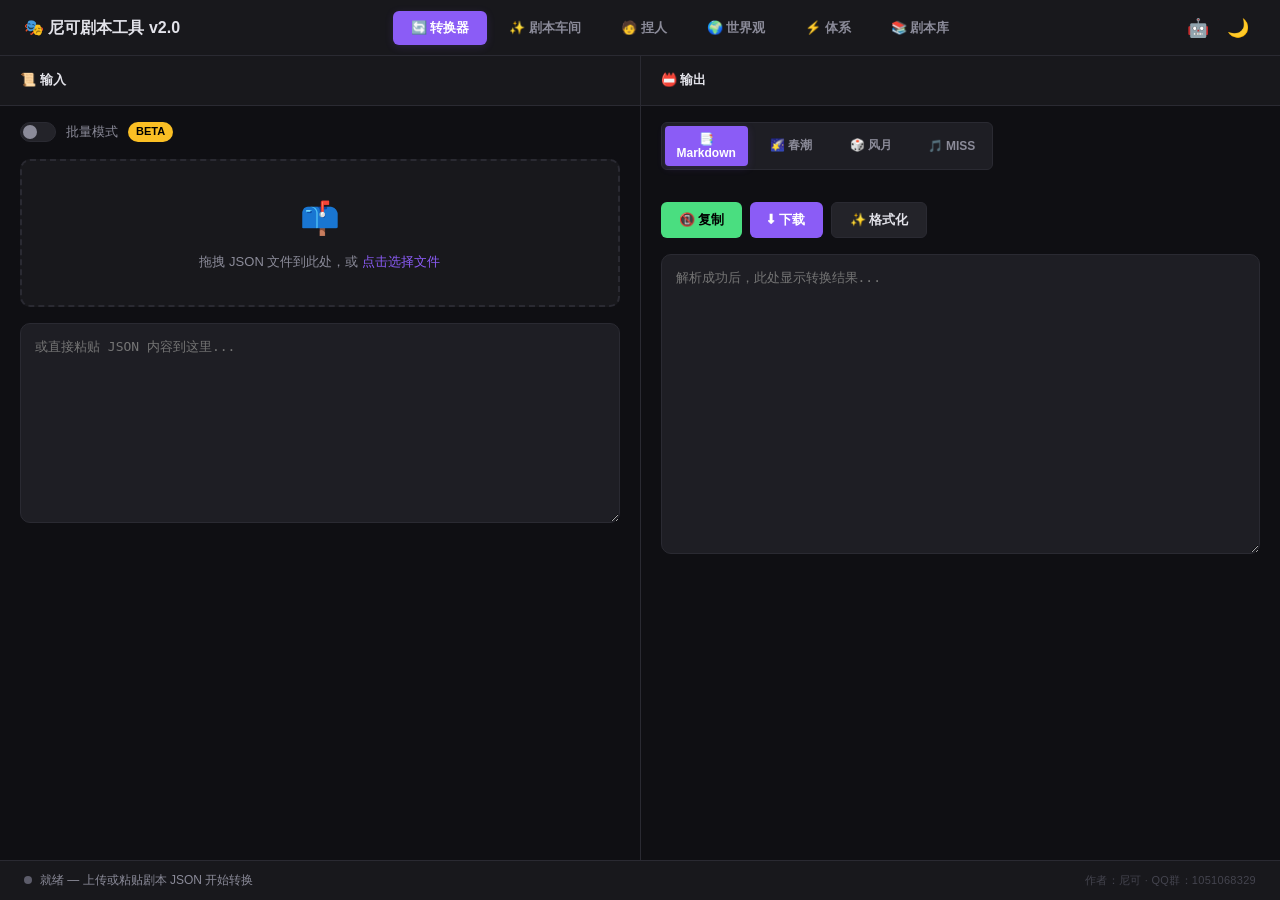
==== commit d5138a01: "feat: AI双模式 + 物理分卷重构" ====
--- a/index.html
+++ b/index.html
@@ -99,6 +99,12 @@
 a{color:var(--accent-primary);text-decoration:none}
 a:hover{text-decoration:underline}
 
+/* ── Scrollbar ── */
+::-webkit-scrollbar{width:6px;height:6px}
+::-webkit-scrollbar-track{background:transparent}
+::-webkit-scrollbar-thumb{background:var(--border-color);border-radius:3px}
+::-webkit-scrollbar-thumb:hover{background:var(--text-dim)}
+
 /* ── App Header / 导航栏 ── */
 .app-header{
   height:56px;
@@ -142,6 +148,7 @@
   box-shadow:0 2px 8px var(--accent-glow);
 }
 .nav-btn:active{transform:scale(.96)}
+
 /* ── App Views ── */
 .app-view{
   display:none !important;
@@ -181,6 +188,47 @@
   flex:1;
   overflow:auto;
   padding:16px 20px;
+}
+
+/* ── Status Bar ── */
+#statusBar{
+  padding:10px 24px;
+  border-top:1px solid var(--border-color);
+  font-size:12px;
+  color:var(--text-muted);
+  display:flex;align-items:center;gap:8px;
+  flex-shrink:0;
+  background:var(--bg-panel);
+  transition:background-color 0.3s ease, border-color 0.3s ease;
+}
+#statusBar .dot{
+  width:8px;height:8px;
+  border-radius:50%;
+  display:inline-block;
+  transition:var(--transition);
+}
+#statusBar .dot.idle{background:var(--text-dim)}
+#statusBar .dot.ok{background:var(--green);box-shadow:0 0 6px rgba(74,222,128,.5)}
+#statusBar .dot.err{background:var(--red);box-shadow:0 0 6px rgba(248,113,113,.5)}
+#statusBar .dot.busy{background:var(--accent-primary);animation:pulse 1s infinite}
+#statusBar .status-author{
+  margin-left:auto;
+  font-size:11px;
+  color:var(--text-dim);
+  opacity:.65;
+  white-space:nowrap;
+  letter-spacing:.3px;
+}
+@keyframes pulse{0%,100%{opacity:1}50%{opacity:.3}}
+
+/* ── Responsive ── */
+@media(max-width:768px){
+  #view-converter.active{flex-direction:column}
+  #view-converter .panel+.panel{border-left:none;border-top:1px solid var(--border-color)}
+  .lib-sidebar{width:100%;border-right:none;border-bottom:1px solid var(--border-color)}
+  #view-library.active{flex-direction:column}
+  .app-header{padding:0 16px}
+  .app-header .logo{font-size:14px}
 }
 
 /* ── Upload Zone · 磁性拖拽 ── */
@@ -343,6 +391,18 @@
 .btn-danger{background:var(--red);color:#fff}
 .btn-danger:hover{opacity:.85;box-shadow:0 4px 16px rgba(248,113,113,.25)}
 .btn:disabled{opacity:.4;cursor:not-allowed;transform:none!important}
+.btn-lg{
+  padding:12px 28px;
+  font-size:15px;
+  border-radius:var(--radius);
+}
+.btn-sm{
+  padding:6px 14px;
+  font-size:12px;
+}
+.btn-full{
+  width:100%;
+}
 
 /* ── Output ── */
 .output-actions{
@@ -395,47 +455,49 @@
 }
 #outputArea:focus{border-color:var(--accent-primary);box-shadow:0 0 0 3px var(--accent-glow)}
 
-/* ── Status Bar ── */
-#statusBar{
-  padding:10px 24px;
-  border-top:1px solid var(--border-color);
-  font-size:12px;
-  color:var(--text-muted);
-  display:flex;align-items:center;gap:8px;
-  flex-shrink:0;
+/* ── 右键菜单 (Context Menu) ── */
+.context-menu{
+  position:fixed;
+  z-index:9999;
+  width:200px;
   background:var(--bg-panel);
-  transition:background-color 0.3s ease, border-color 0.3s ease;
-}
-#statusBar .dot{
-  width:8px;height:8px;
-  border-radius:50%;
-  display:inline-block;
-  transition:var(--transition);
-}
-#statusBar .dot.idle{background:var(--text-dim)}
-#statusBar .dot.ok{background:var(--green);box-shadow:0 0 6px rgba(74,222,128,.5)}
-#statusBar .dot.err{background:var(--red);box-shadow:0 0 6px rgba(248,113,113,.5)}
-#statusBar .dot.busy{background:var(--accent-primary);animation:pulse 1s infinite}
-#statusBar .status-author{
-  margin-left:auto;
-  font-size:11px;
-  color:var(--text-dim);
-  opacity:.65;
-  white-space:nowrap;
-  letter-spacing:.3px;
-}
-@keyframes pulse{0%,100%{opacity:1}50%{opacity:.3}}
-
-/* ── Scrollbar ── */
-::-webkit-scrollbar{width:6px;height:6px}
-::-webkit-scrollbar-track{background:transparent}
-::-webkit-scrollbar-thumb{background:var(--border-color);border-radius:3px}
-::-webkit-scrollbar-thumb:hover{background:var(--text-dim)}
-
-/* ═══════════════════════════════════════
-   视图 2：剧本库 · 左右分栏 (Master-Detail)
-   ═══════════════════════════════════════ */
-
+  border:1px solid var(--border-color);
+  border-radius:8px;
+  box-shadow:var(--shadow-md);
+  padding:6px 0;
+  font-size:14px;
+  transform-origin:top left;
+  animation:menuFadeIn 0.15s cubic-bezier(.4,0,.2,1);
+}
+@keyframes menuFadeIn{
+  from{opacity:0;transform:scale(.95)}
+  to{opacity:1;transform:scale(1)}
+}
+.menu-item{
+  padding:10px 16px;
+  cursor:pointer;
+  color:var(--text-main);
+  transition:background-color .15s, color .15s;
+  display:flex;
+  align-items:center;
+  gap:8px;
+  user-select:none;
+}
+.menu-item:hover{
+  background:var(--accent-primary);
+  color:#fff;
+}
+.menu-item.danger:hover{
+  background:#ef4444;
+  color:#fff;
+}
+.menu-divider{
+  height:1px;
+  background:var(--border-color);
+  margin:4px 0;
+}
+
+/* ── 视图 2：剧本库 · 左右分栏 (Master-Detail) ── */
 #view-library.active{
   display:flex !important;
   flex-direction:row;
@@ -759,62 +821,7 @@
 }
 .lib-detail-actions .btn{flex:1}
 
-/* ── Responsive ── */
-@media(max-width:768px){
-  #view-converter.active{flex-direction:column}
-  #view-converter .panel+.panel{border-left:none;border-top:1px solid var(--border-color)}
-  .lib-sidebar{width:100%;border-right:none;border-bottom:1px solid var(--border-color)}
-  #view-library.active{flex-direction:column}
-  .app-header{padding:0 16px}
-  .app-header .logo{font-size:14px}
-}
-
-/* ── 右键菜单 (Context Menu) ── */
-.context-menu{
-  position:fixed;
-  z-index:9999;
-  width:200px;
-  background:var(--bg-panel);
-  border:1px solid var(--border-color);
-  border-radius:8px;
-  box-shadow:var(--shadow-md);
-  padding:6px 0;
-  font-size:14px;
-  transform-origin:top left;
-  animation:menuFadeIn 0.15s cubic-bezier(.4,0,.2,1);
-}
-@keyframes menuFadeIn{
-  from{opacity:0;transform:scale(.95)}
-  to{opacity:1;transform:scale(1)}
-}
-.menu-item{
-  padding:10px 16px;
-  cursor:pointer;
-  color:var(--text-main);
-  transition:background-color .15s, color .15s;
-  display:flex;
-  align-items:center;
-  gap:8px;
-  user-select:none;
-}
-.menu-item:hover{
-  background:var(--accent-primary);
-  color:#fff;
-}
-.menu-item.danger:hover{
-  background:#ef4444;
-  color:#fff;
-}
-.menu-divider{
-  height:1px;
-  background:var(--border-color);
-  margin:4px 0;
-}
-
-/* ═══════════════════════════════════════
-   视图 3：剧本车间 · 4 步向导
-   ═══════════════════════════════════════ */
-
+/* ── 视图 3：剧本车间 · 4 步向导 ── */
 #view-char-creator.active{
   display:flex !important;
   overflow-y:auto;
@@ -952,19 +959,6 @@
 }
 .seed-textarea::placeholder{color:var(--text-dim)}
 
-.btn-lg{
-  padding:12px 28px;
-  font-size:15px;
-  border-radius:var(--radius);
-}
-.btn-sm{
-  padding:6px 14px;
-  font-size:12px;
-}
-.btn-full{
-  width:100%;
-}
-
 /* ── 卡片网格 ── */
 .cards-grid{
   display:grid;
@@ -1394,6 +1388,8 @@
   min-height:80px;
   resize:vertical;
 }
+.char-result-area{
+  animation:f
 .char-result-area{
   animation:fadeIn 0.3s ease;
 }
@@ -1509,12 +1505,21 @@
   animation:fadeIn 0.25s ease;
 }
 
+/* AI 双模式 Tab */
+.ai-mode-tabs{display:flex;gap:4px;margin-bottom:16px;background:var(--bg-secondary);border-radius:8px;padding:3px;}
+.ai-mode-tab{flex:1;padding:8px 12px;border:none;border-radius:6px;background:transparent;color:var(--text-secondary);font-size:13px;font-weight:500;cursor:pointer;transition:all .2s;}
+.ai-mode-tab:hover{color:var(--text-primary);background:var(--bg-tertiary);}
+.ai-mode-tab.active{background:var(--accent);color:#fff;box-shadow:0 2px 8px rgba(100,108,255,.3);}
+.ai-mode-panel{display:none;}
+.ai-mode-panel.active{display:block;animation:fadeIn .2s ease;}
+.ai-model-select-row{display:flex;gap:8px;align-items:center;}
+.ai-model-select{flex:1;padding:8px 10px;border:1px solid var(--border);border-radius:6px;background:var(--bg-secondary);color:var(--text-primary);font-size:13px;font-family:inherit;cursor:pointer;}
+.ai-model-select option{background:var(--bg-primary);color:var(--text-primary);}
+
 </style>
 
 </head>
-<body>
-
-<!-- 全局导航栏 -->
+
 <header class="app-header">
   <div class="logo">🎭 尼可剧本工具 v2.0</div>
   <nav class="app-nav">
@@ -1531,7 +1536,6 @@
   </div>
 </header>
 
-<!-- 视图 1：转换器 -->
 <main id="view-converter" class="app-view active">
   <div class="panel">
     <div class="panel-header">
@@ -1589,7 +1593,6 @@
   </div>
 </main>
 
-<!-- 视图 3：剧本车间（4 步向导） -->
 <main id="view-generator" class="app-view">
   <div class="generator-workspace">
     <!-- 顶部步进器 -->
@@ -1725,7 +1728,6 @@
   </div>
 </main>
 
-<!-- 视图 2：剧本库（左右分栏） -->
 <main id="view-library" class="app-view">
   <aside class="lib-sidebar">
     <div class="lib-actions">
@@ -1745,7 +1747,6 @@
   </section>
 </main>
 
-<!-- 视图 5：捏人工坊（独立弹窗） -->
 <main id="view-char-creator" class="app-view">
   <div class="char-creator-workspace">
     <div class="char-creator-header">
@@ -1778,7 +1779,6 @@
   </div>
 </main>
 
-<!-- 视图 6：世界观构建 -->
 <main id="view-world-builder" class="app-view">
   <div class="char-creator-workspace">
     <div class="char-creator-header">
@@ -1811,7 +1811,6 @@
   </div>
 </main>
 
-<!-- 视图 7：体系工坊 -->
 <main id="view-power-builder" class="app-view">
   <div class="char-creator-workspace">
     <div class="char-creator-header">
@@ -1851,21 +1850,56 @@
     <button id="btn-close-ai-config" class="icon-btn" title="关闭">✕</button>
   </div>
   <div class="ai-dialog-body">
-    <div class="ai-config-field">
-      <label for="ai-endpoint">API 端点</label>
-      <input type="url" id="ai-endpoint" placeholder="https://api.openai.com/v1/chat/completions" />
+    <!-- 模式切换 Tab -->
+    <div class="ai-mode-tabs">
+      <button class="ai-mode-tab active" data-mode="deepseek">🔴 DeepSeek</button>
+      <button class="ai-mode-tab" data-mode="relay">🔄 中转站</button>
     </div>
-    <div class="ai-config-field">
-      <label for="ai-model">模型</label>
-      <input type="text" id="ai-model" placeholder="gpt-4o / deepseek-chat / claude-3-haiku..." />
+
+    <!-- DeepSeek 模式 -->
+    <div id="ai-config-deepseek" class="ai-mode-panel active">
+      <div class="ai-config-field">
+        <label for="ai-endpoint-ds">API 端点</label>
+        <input type="url" id="ai-endpoint-ds" placeholder="https://api.deepseek.com/v1/chat/completions" />
+      </div>
+      <div class="ai-config-field">
+        <label for="ai-model-ds">模型</label>
+        <input type="text" id="ai-model-ds" placeholder="deepseek-chat" />
+      </div>
+      <div class="ai-config-field">
+        <label for="ai-key-ds">API Key</label>
+        <input type="password" id="ai-key-ds" placeholder="sk-..." />
+      </div>
+      <div class="ai-config-hint">
+        <p>💡 DeepSeek 原生模式，直连 DeepSeek API。</p>
+        <p>Key 仅存储在浏览器 localStorage 中。</p>
+      </div>
     </div>
-    <div class="ai-config-field">
-      <label for="ai-key">API Key</label>
-      <input type="password" id="ai-key" placeholder="sk-..." />
-    </div>
-    <div class="ai-config-hint">
-      <p>💡 支持任何兼容 OpenAI API 格式的端点。</p>
-      <p>Key 仅存储在浏览器 localStorage 中，不会上传到任何第三方。</p>
+
+    <!-- 中转站模式 -->
+    <div id="ai-config-relay" class="ai-mode-panel">
+      <div class="ai-config-field">
+        <label for="ai-endpoint-relay">API 端点</label>
+        <input type="url" id="ai-endpoint-relay" placeholder="https://api.yuegle.com/v1/chat/completions" />
+      </div>
+      <div class="ai-config-field">
+        <label for="ai-key-relay">API Key</label>
+        <input type="password" id="ai-key-relay" placeholder="yk-..." />
+      </div>
+      <div class="ai-config-field">
+        <label for="ai-model-relay">模型</label>
+        <div class="ai-model-select-row">
+          <select id="ai-model-relay" class="ai-model-select">
+            <option value="">— 请先填入 Key 并获取模型列表 —</option>
+          </select>
+          <button id="btn-fetch-models" class="btn btn-secondary btn-sm">🔄 获取模型</button>
+        </div>
+      </div>
+      <div class="ai-config-hint">
+        <p>💡 中转站模式，兼容任何 OpenAI 格式的中转 API。</p>
+        <p>👉 <a href="https://api.yuegle.com/register?aff=vJYB" target="_blank" style="color:var(--accent)">申请 Yuegle API 中转站</a></p>
+        <p>Key 仅存储在浏览器 localStorage 中。</p>
+      </div>
     </div>
   </div>
   <div class="ai-dialog-footer">
@@ -3608,33 +3642,51 @@
 }
 
 // ═══════════════════════════════════════
-//  16. AI 反应堆 (BYOK)
+//  16. AI 反应堆 (BYOK) — 双模式
 // ═══════════════════════════════════════
-
-// ── AI 配置管理 ──
-const AI_CONFIG_KEY = 'ai_config';
-
-function loadAIConfig() {
+// 支持 DeepSeek 原生模式 + 中转站模式，双配置隔离存储
+
+// ── 常量 ──
+const AI_MODE_KEY = 'ai_active_mode';       // 'deepseek' | 'relay'
+const AI_CFG_DS = 'ai_config_deepseek';
+const AI_CFG_RELAY = 'ai_config_relay';
+
+// ── 模式管理 ──
+function getActiveMode() {
+  return localStorage.getItem(AI_MODE_KEY) || 'deepseek';
+}
+function setActiveMode(mode) {
+  localStorage.setItem(AI_MODE_KEY, mode);
+}
+
+function loadModeConfig(mode) {
+  var key = mode === 'relay' ? AI_CFG_RELAY : AI_CFG_DS;
   try {
-    const raw = localStorage.getItem(AI_CONFIG_KEY);
+    var raw = localStorage.getItem(key);
     return raw ? JSON.parse(raw) : null;
   } catch { return null; }
 }
 
-function saveAIConfig(config) {
-  localStorage.setItem(AI_CONFIG_KEY, JSON.stringify(config));
+function saveModeConfig(mode, config) {
+  var key = mode === 'relay' ? AI_CFG_RELAY : AI_CFG_DS;
+  localStorage.setItem(key, JSON.stringify(config));
+}
+
+// ── 获取当前激活的配置（供 callAI 使用） ──
+function loadAIConfig() {
+  return loadModeConfig(getActiveMode());
 }
 
 // ── callAI: 原生 LLM 调用接口 ──
 // 支持任何兼容 OpenAI Chat Completions API 格式的端点
 // expectJson=true 时自动解析 JSON 响应，失败时返回原始文本
 async function callAI(systemPrompt, userMessage, expectJson) {
-  const cfg = loadAIConfig();
+  var cfg = loadAIConfig();
   if (!cfg || !cfg.endpoint || !cfg.key) {
     throw new Error('请先在 🤖 AI 配置 中设置 API 端点和 Key');
   }
 
-  const body = {
+  var body = {
     model: cfg.model || 'gpt-4o',
     messages: [
       { role: 'system', content: systemPrompt },
@@ -3644,7 +3696,7 @@
     max_tokens: 4096,
   };
 
-  const res = await fetch(cfg.endpoint, {
+  var res = await fetch(cfg.endpoint, {
     method: 'POST',
     headers: {
       'Content-Type': 'application/json',
@@ -3654,20 +3706,19 @@
   });
 
   if (!res.ok) {
-    const errText = await res.text().catch(() => '');
+    var errText = await res.text().catch(function() { return ''; });
     throw new Error('AI 请求失败 (' + res.status + '): ' + (errText.slice(0, 200) || res.statusText));
   }
 
-  const data = await res.json();
-  const text = data.choices && data.choices[0] && data.choices[0].message
+  var data = await res.json();
+  var text = data.choices && data.choices[0] && data.choices[0].message
     ? data.choices[0].message.content
     : (typeof data === 'string' ? data : JSON.stringify(data));
 
   if (expectJson) {
     try {
-      // 尝试从 markdown 代码块中提取 JSON
-      const jsonMatch = text.match(/```(?:json)?\s*([\s\S]*?)```/);
-      const jsonStr = jsonMatch ? jsonMatch[1].trim() : text.trim();
+      var jsonMatch = text.match(/```(?:json)?\s*([\s\S]*?)```/);
+      var jsonStr = jsonMatch ? jsonMatch[1].trim() : text.trim();
       return JSON.parse(jsonStr);
     } catch {
       return text;
@@ -3676,24 +3727,86 @@
   return text;
 }
 
-// ── AI 配置弹窗 ──
-const aiDialog = $('ai-config-dialog');
-const aiEndpoint = $('ai-endpoint');
-const aiModel = $('ai-model');
-const aiKey = $('ai-key');
-
+// ── 获取中转站模型列表 ──
+async function fetchRelayModels(endpoint, key) {
+  var url = endpoint.replace(/\/chat\/completions\/?$/, '') + '/models';
+  var res = await fetch(url, {
+    headers: { 'Authorization': 'Bearer ' + key },
+  });
+  if (!res.ok) throw new Error('获取模型列表失败 (' + res.status + ')');
+  var data = await res.json();
+  // 兼容多种返回格式: data 可能是数组或 {data:[...]}
+  var models = data.data || data;
+  if (!Array.isArray(models)) throw new Error('无法解析模型列表');
+  return models.map(function(m) {
+    return typeof m === 'string' ? m : (m.id || m.model || '');
+  }).filter(Boolean);
+}
+
+// ── DOM 引用 ──
+var aiDialog = $('ai-config-dialog');
+// DeepSeek 模式字段
+var aiEndpointDS = $('ai-endpoint-ds');
+var aiModelDS = $('ai-model-ds');
+var aiKeyDS = $('ai-key-ds');
+// 中转站模式字段
+var aiEndpointRelay = $('ai-endpoint-relay');
+var aiKeyRelay = $('ai-key-relay');
+var aiModelRelay = $('ai-model-relay');
+var btnFetchModels = $('btn-fetch-models');
+// Tab 按钮
+var modeTabs = aiDialog.querySelectorAll('.ai-mode-tab');
+var modePanels = {
+  deepseek: $('ai-config-deepseek'),
+  relay: $('ai-config-relay'),
+};
+
+// ── 切换 Tab ──
+function switchAIMode(mode) {
+  modeTabs.forEach(function(tab) {
+    tab.classList.toggle('active', tab.dataset.mode === mode);
+  });
+  if (modePanels.deepseek) modePanels.deepseek.classList.toggle('active', mode === 'deepseek');
+  if (modePanels.relay) modePanels.relay.classList.toggle('active', mode === 'relay');
+}
+
+// ── 打开配置弹窗 ──
 function openAIConfig() {
-  const cfg = loadAIConfig();
-  if (cfg) {
-    aiEndpoint.value = cfg.endpoint || '';
-    aiModel.value = cfg.model || '';
-    aiKey.value = cfg.key || '';
+  var mode = getActiveMode();
+  switchAIMode(mode);
+
+  // 加载 DeepSeek 配置
+  var dsCfg = loadModeConfig('deepseek');
+  if (dsCfg) {
+    aiEndpointDS.value = dsCfg.endpoint || '';
+    aiModelDS.value = dsCfg.model || '';
+    aiKeyDS.value = dsCfg.key || '';
   } else {
-    // 默认预设为 DeepSeek
-    aiEndpoint.value = 'https://api.deepseek.com/v1/chat/completions';
-    aiModel.value = 'deepseek-chat';
-    aiKey.value = '';
-  }
+    aiEndpointDS.value = 'https://api.deepseek.com/v1/chat/completions';
+    aiModelDS.value = 'deepseek-chat';
+    aiKeyDS.value = '';
+  }
+
+  // 加载中转站配置
+  var relayCfg = loadModeConfig('relay');
+  if (relayCfg) {
+    aiEndpointRelay.value = relayCfg.endpoint || 'https://api.yuegle.com/v1/chat/completions';
+    aiKeyRelay.value = relayCfg.key || '';
+    // 恢复模型下拉
+    if (relayCfg.model) {
+      var opt = document.createElement('option');
+      opt.value = relayCfg.model;
+      opt.textContent = relayCfg.model;
+      opt.selected = true;
+      aiModelRelay.innerHTML = '';
+      aiModelRelay.appendChild(opt);
+    }
+  } else {
+    aiEndpointRelay.value = 'https://api.yuegle.com/v1/chat/completions';
+    aiKeyRelay.value = '';
+    aiModelRelay.innerHTML = '<option value="">— 请先填入 Key 并获取模型列表 —</option>';
+  }
+
   aiDialog.showModal();
 }
 
@@ -3701,54 +3814,111 @@
   aiDialog.close();
 }
 
-// 加载已有配置填充
-const existingCfg = loadAIConfig();
-if (existingCfg) {
-  aiEndpoint.value = existingCfg.endpoint || '';
-  aiModel.value = existingCfg.model || '';
-  aiKey.value = existingCfg.key || '';
-} else {
-  // 默认预设为 DeepSeek
-  aiEndpoint.value = 'https://api.deepseek.com/v1/chat/completions';
-  aiModel.value = 'deepseek-chat';
-  aiKey.value = '';
-}
-
-$('btn-ai-config').addEventListener('click', openAIConfig);
+// ── Tab 点击事件 ──
+modeTabs.forEach(function(tab) {
+  tab.addEventListener('click', function() {
+    switchAIMode(tab.dataset.mode);
+  });
+});
+
+// ── 获取模型列表 ──
+btnFetchModels.addEventListener('click', async function() {
+  var endpoint = aiEndpointRelay.value.trim();
+  var key = aiKeyRelay.value.trim();
+  if (!endpoint || !key) {
+    setStatus('请先填写中转站的 API 端点和 Key', 'err');
+    return;
+  }
+  setStatus('正在获取模型列表...', 'busy');
+  try {
+    var models = await fetchRelayModels(endpoint, key);
+    if (models.length === 0) {
+      setStatus('未获取到可用模型', 'err');
+      return;
+    }
+    aiModelRelay.innerHTML = '';
+    models.forEach(function(m) {
+      var opt = document.createElement('option');
+      opt.value = m;
+      opt.textContent = m;
+      aiModelRelay.appendChild(opt);
+    });
+    // 自动选择第一个
+    aiModelRelay.selectedIndex = 0;
+    setStatus('获取到 ' + models.length + ' 个模型 ✅', 'ok');
+  } catch (e) {
+    setStatus('获取模型列表失败: ' + e.message, 'err');
+  }
+});
+
+// ── 关闭按钮 ──
 $('btn-close-ai-config').addEventListener('click', closeAIConfig);
-aiDialog.addEventListener('click', (e) => {
+aiDialog.addEventListener('click', function(e) {
   if (e.target === aiDialog) closeAIConfig();
 });
 
-$('btn-save-ai-config').addEventListener('click', () => {
-  const cfg = {
-    endpoint: aiEndpoint.value.trim(),
-    model: aiModel.value.trim(),
-    key: aiKey.value.trim(),
-  };
-  if (!cfg.endpoint || !cfg.key) {
-    setStatus('请填写 API 端点和 Key', 'err');
-    return;
-  }
-  saveAIConfig(cfg);
-  setStatus('AI 配置已保存', 'ok');
+// ── 保存配置 ──
+$('btn-save-ai-config').addEventListener('click', function() {
+  // 获取当前激活的 tab
+  var activeTab = aiDialog.querySelector('.ai-mode-tab.active');
+  var mode = activeTab ? activeTab.dataset.mode : 'deepseek';
+
+  var cfg;
+  if (mode === 'relay') {
+    var endpoint = aiEndpointRelay.value.trim();
+    var key = aiKeyRelay.value.trim();
+    var model = aiModelRelay.value;
+    if (!endpoint || !key) {
+      setStatus('请填写中转站的 API 端点和 Key', 'err');
+      return;
+    }
+    cfg = { endpoint: endpoint, key: key, model: model || 'gpt-4o' };
+  } else {
+    var endpoint = aiEndpointDS.value.trim();
+    var key = aiKeyDS.value.trim();
+    var model = aiModelDS.value.trim();
+    if (!endpoint || !key) {
+      setStatus('请填写 DeepSeek 的 API 端点和 Key', 'err');
+      return;
+    }
+    cfg = { endpoint: endpoint, key: key, model: model || 'deepseek-chat' };
+  }
+
+  saveModeConfig(mode, cfg);
+  setActiveMode(mode);
+  setStatus('AI 配置已保存（当前模式: ' + (mode === 'relay' ? '🔄 中转站' : '🔴 DeepSeek') + '）', 'ok');
   closeAIConfig();
 });
 
-$('btn-test-ai').addEventListener('click', async () => {
-  const cfg = {
-    endpoint: aiEndpoint.value.trim(),
-    model: aiModel.value.trim() || 'gpt-4o',
-    key: aiKey.value.trim(),
-  };
+// ── 测试连接 ──
+$('btn-test-ai').addEventListener('click', async function() {
+  var activeTab = aiDialog.querySelector('.ai-mode-tab.active');
+  var mode = activeTab ? activeTab.dataset.mode : 'deepseek';
+
+  var cfg;
+  if (mode === 'relay') {
+    cfg = {
+      endpoint: aiEndpointRelay.value.trim(),
+      model: aiModelRelay.value || 'gpt-4o',
+      key: aiKeyRelay.value.trim(),
+    };
+  } else {
+    cfg = {
+      endpoint: aiEndpointDS.value.trim(),
+      model: aiModelDS.value.trim() || 'deepseek-chat',
+      key: aiKeyDS.value.trim(),
+    };
+  }
+
   if (!cfg.endpoint || !cfg.key) {
     setStatus('请先填写 API 端点和 Key', 'err');
     return;
   }
+
   setStatus('正在测试 AI 连接...', 'busy');
   try {
-    const result = await callAI('你是一个连接测试助手。请仅回复"连接成功"四个字。', '测试连接', false);
-    if (result.includes('连接成功')) {
+    var result = await callAI('你是一个连接测试助手。请仅回复"连接成功"四个字。', '测试连接', false);
+    if (result.indexOf('连接成功') !== -1) {
       setStatus('AI 连接测试通过 ✅', 'ok');
     } else {
       setStatus('AI 响应异常: ' + result.slice(0, 60), 'err');
@@ -3757,6 +3927,37 @@
     setStatus('AI 连接失败: ' + e.message, 'err');
   }
 });
+
+// ── 初始加载：填充当前激活模式的配置到 DOM ──
+(function initAIConfigUI() {
+  var mode = getActiveMode();
+  var cfg = loadModeConfig(mode);
+  if (cfg) {
+    if (mode === 'relay') {
+      aiEndpointRelay.value = cfg.endpoint || 'https://api.yuegle.com/v1/chat/completions';
+      aiKeyRelay.value = cfg.key || '';
+      if (cfg.model) {
+        var opt = document.createElement('option');
+        opt.value = cfg.model;
+        opt.textContent = cfg.model;
+        opt.selected = true;
+        aiModelRelay.innerHTML = '';
+        aiModelRelay.appendChild(opt);
+      }
+    } else {
+      aiEndpointDS.value = cfg.endpoint || '';
+      aiModelDS.value = cfg.model || '';
+      aiKeyDS.value = cfg.key || '';
+    }
+  } else {
+    // 默认 DeepSeek 预设
+    aiEndpointDS.value = 'https://api.deepseek.com/v1/chat/completions';
+    aiModelDS.value = 'deepseek-chat';
+    aiKeyDS.value = '';
+  }
+})();
+
+$('btn-ai-config').addEventListener('click', openAIConfig);
 
 
 // ═══════════════════════════════════════
@@ -5468,6 +5669,3130 @@
 }
 
 // 启动樱花背景
+initSakuraBg()
+//  8. IndexedDB 剧本库
+// ═══════════════════════════════════════
+
+const DB_NAME = 'ScriptLibrary';
+const DB_VER = 2;
+const STORE_NAME = 'scripts';
+
+function openDB() {
+  return new Promise((resolve, reject) => {
+    const req = indexedDB.open(DB_NAME, DB_VER);
+    req.onupgradeneeded = e => {
+      const db = e.target.result;
+      if (!db.objectStoreNames.contains(STORE_NAME)) {
+        const store = db.createObjectStore(STORE_NAME, { keyPath: 'id', autoIncrement: true });
+        store.createIndex('title', 'title', { unique: false });
+        store.createIndex('sourceFormat', 'sourceFormat', { unique: false });
+        store.createIndex('createdAt', 'createdAt', { unique: false });
+        store.createIndex('uid', 'uid', { unique: true });
+      } else {
+        // 版本升级：为已有 store 添加 uid 索引
+        if (!e.target.transaction.objectStore(STORE_NAME).indexNames.contains('uid')) {
+          e.target.transaction.objectStore(STORE_NAME).createIndex('uid', 'uid', { unique: true });
+        }
+      }
+    };
+    req.onsuccess = e => resolve(e.target.result);
+    req.onerror = e => reject(e.target.error);
+  });
+}
+
+// 基于剧本元数据生成确定性 UID（12 位十六进制）
+function generateUid(uifData) {
+  var seed = (uifData.meta ? uifData.meta.title : uifData.title || '') + '|' +
+    (uifData._sourceFormat || uifData.sourceFormat || '') + '|' +
+    (uifData.meta ? uifData.meta.exportedAt : '');
+  // 简单哈希：crc32 风格，保证确定性
+  var hash = 0;
+  for (var i = 0; i < seed.length; i++) {
+    var ch = seed.charCodeAt(i);
+    hash = ((hash << 5) - hash) + ch;
+    hash = hash & hash; // Convert to 32bit integer
+  }
+  // 转 12 位十六进制，补零
+  return 'u' + (Math.abs(hash) % 0xFFFFFFFF).toString(16).padStart(8, '0') + '_' + Date.now().toString(36).slice(-3);
+}
+
+// 通过 uid 查找已有条目
+async function dbFindByUid(uid) {
+  if (!uid) return null;
+  const db = await openDB();
+  const tx = db.transaction(STORE_NAME, 'readonly');
+  const store = tx.objectStore(STORE_NAME);
+  const index = store.index('uid');
+  return new Promise((resolve, reject) => {
+    const req = index.get(uid);
+    req.onsuccess = () => resolve(req.result || null);
+    req.onerror = e => reject(e.target.error);
+  });
+}
+
+async function dbAdd(uif) {
+  const db = await openDB();
+  const tx = db.transaction(STORE_NAME, 'readwrite');
+  const store = tx.objectStore(STORE_NAME);
+  // 兼容两种调用方式：
+  // 1. dbAdd(uifObject) — 解析器导入时，uif.landingPage 存 HTML
+  // 2. dbAdd(dbEntry) — 向导保存时，dbEntry.uif 是 script 对象，dbEntry.htmlLandingPage 已设
+  var landingPage = uif.htmlLandingPage || (uif.uif && uif.uif.landingPage) || uif.landingPage || '';
+  var uifData = uif.uif || uif;  // 如果传的是 dbEntry，取内部的 uif
+  var uid = uif.uid || uifData.uid || generateUid(uifData);
+  const entry = {
+    uid: uid,
+    title: uifData.meta ? (uifData.meta.title || '未命名剧本') : (uif.title || '未命名剧本'),
+    summary: uifData.meta ? (uifData.meta.summary || '').slice(0, 200) : (uif.summary || ''),
+    tags: uifData.meta ? (uifData.meta.tags || []) : (uif.tags || []),
+    orientation: uifData.meta ? (uifData.meta.orientation || '') : '',
+    sourceFormat: uif._sourceFormat || uif.sourceFormat || '',
+    worldBookCount: (uifData.worldBook || []).length,
+    promptLength: (uifData.prompts ? (uifData.prompts.mainPrompt || '').length : 0),
+    coverUrl: uifData.meta ? (uifData.meta.coverUrl || '') : '',
+    bgUrl: uifData.meta ? (uifData.meta.bgUrl || '') : '',
+    htmlLandingPage: landingPage,
+    createdAt: Date.now(),
+    updatedAt: Date.now(),
+    uif: uifData,
+  };
+
+  // 先查 uid 是否已存在 → 存在则更新，不存在则新增
+  var existing = await dbFindByUid(uid);
+  if (existing) {
+    // 保留原有 id，更新其他字段
+    entry.id = existing.id;
+    entry.createdAt = existing.createdAt;
+    return new Promise((resolve, reject) => {
+      const req = store.put(entry);
+      req.onsuccess = () => { tx.commit(); resolve(entry.id); };
+      req.onerror = e => reject(e.target.error);
+    });
+  }
+
+  return new Promise((resolve, reject) => {
+    const req = store.add(entry);
+    req.onsuccess = () => { tx.commit(); resolve(req.result); };
+    req.onerror = e => reject(e.target.error);
+  });
+}
+
+// 轻量列表查询：只取卡片渲染需要的字段，跳过 uif 大对象
+async function dbGetAll() {
+  const db = await openDB();
+  const tx = db.transaction(STORE_NAME, 'readonly');
+  const store = tx.objectStore(STORE_NAME);
+  return new Promise((resolve, reject) => {
+    const results = [];
+    const req = store.openCursor();
+    req.onsuccess = e => {
+      const cursor = e.target.result;
+      if (cursor) {
+        const v = cursor.value;
+        results.push({
+          id: v.id,
+          title: v.title,
+          summary: v.summary,
+          tags: v.tags,
+          sourceFormat: v.sourceFormat,
+          worldBookCount: v.worldBookCount,
+          promptLength: v.promptLength,
+          coverUrl: v.coverUrl,
+          createdAt: v.createdAt,
+        });
+        cursor.continue();
+      } else {
+        resolve(results);
+      }
+    };
+    req.onerror = e => reject(e.target.error);
+  });
+}
+
+async function dbGet(id) {
+  const db = await openDB();
+  const tx = db.transaction(STORE_NAME, 'readonly');
+  const store = tx.objectStore(STORE_NAME);
+  return new Promise((resolve, reject) => {
+    const req = store.get(id);
+    req.onsuccess = () => resolve(req.result);
+    req.onerror = e => reject(e.target.error);
+  });
+}
+
+async function dbUpdate(id, updates) {
+  const db = await openDB();
+  const tx = db.transaction(STORE_NAME, 'readwrite');
+  const store = tx.objectStore(STORE_NAME);
+  return new Promise((resolve, reject) => {
+    const getReq = store.get(id);
+    getReq.onsuccess = () => {
+      const entry = getReq.result;
+      if (!entry) { reject(new Error('条目不存在')); return; }
+      Object.assign(entry, updates, { updatedAt: Date.now() });
+      const putReq = store.put(entry);
+      putReq.onsuccess = () => { tx.commit(); resolve(); };
+      putReq.onerror = e => reject(e.target.error);
+    };
+    getReq.onerror = e => reject(e.target.error);
+  });
+}
+
+async function dbDelete(id) {
+  const db = await openDB();
+  const tx = db.transaction(STORE_NAME, 'readwrite');
+  const store = tx.objectStore(STORE_NAME);
+  return new Promise((resolve, reject) => {
+    const req = store.delete(id);
+    req.onsuccess = () => { tx.commit(); resolve(); };
+    req.onerror = e => reject(e.target.error);
+  });
+}
+
+async function dbSearch(query) {
+  const all = await dbGetAll();
+  if (!query.trim()) return all;
+  const q = query.toLowerCase();
+  return all.filter(e => e.title.toLowerCase().includes(q));
+}
+
+// ═══════════════════════════════════════
+
+//  9. UI 逻辑
+// ═══════════════════════════════════════
+
+let currentUIF = null;
+let currentRaw = null;
+let viewingLibId = null;
+let batchMode = false;
+let batchFiles = [];
+
+const $ = id => document.getElementById(id);
+const jsonInput = $('jsonInput');
+const outputArea = $('outputArea');
+const fileInput = $('fileInput');
+const uploadZone = $('uploadZone');
+const formatSelector = $('formatSelector');
+const statusText = $('statusText');
+const statusDot = $('statusDot');
+const inputCount = $('inputCount');
+const outputCount = $('outputCount');
+const batchModeChk = $('batchMode');
+const batchFileList = $('batchFileList');
+const batchActions = $('batchActions');
+const batchHint = $('batchHint');
+const libList = $('lib-list');
+const libSearchInput = $('lib-search-input');
+const libDetail = $('lib-detail');
+
+function setStatus(text, type) {
+  statusText.textContent = text;
+  statusDot.className = 'dot ' + (type || 'idle');
+}
+
+function getSelectedFormat() {
+  const active = formatSelector.querySelector('.format-opt.active');
+  return active ? active.dataset.format : 'markdown';
+}
+
+function renderOutput() {
+  if (!currentUIF) { outputArea.value = ''; outputCount.textContent = ''; return; }
+  const fmt = getSelectedFormat();
+  try {
+    let result;
+    switch (fmt) {
+      case 'markdown': result = renderMarkdown(currentUIF); break;
+      case 'chunchao': result = renderChunchao(currentUIF); break;
+      case 'fengyue':  result = renderFengyue(currentUIF);  break;
+      case 'miss':     result = renderMiss(currentUIF);     break;
+      default: result = '未知格式';
+    }
+    outputArea.value = result;
+    outputCount.textContent = result.split('\n').length + ' 行 · ' + result.length + ' 字符';
+    setStatus('已转换为 ' + fmt + ' 格式', 'ok');
+  } catch (e) {
+    outputArea.value = '渲染错误: ' + e.message;
+    setStatus('渲染失败: ' + e.message, 'err');
+  }
+}
+
+function processInput(text) {
+  try {
+    const raw = JSON.parse(text);
+    currentRaw = raw;
+    currentUIF = parseJSON(raw);
+    const fmt = currentUIF._sourceFormat;
+    const fmtNames = { chunchao: '春潮', fengyue: '风月', miss: 'MISS' };
+    const lines = text.split('\n').length;
+    inputCount.textContent = lines + ' 行 · ' + text.length + ' 字符';
+    setStatus('✅ 已识别 ' + (fmtNames[fmt] || fmt) + ' 格式，' + currentUIF.worldBook.length + ' 条世界书', 'ok');
+    renderOutput();
+    dbAdd(currentUIF).then(() => { renderLibList(); }).catch(() => {});
+  } catch (e) {
+    currentUIF = null;
+    currentRaw = null;
+    inputCount.textContent = '';
+    outputArea.value = '';
+    outputCount.textContent = '';
+    setStatus('❌ ' + e.message, 'err');
+  }
+}
+
+// ═══════════════════════════════════════
+//  10. SPA 视图切换
+// ═══════════════════════════════════════
+
+function switchView(viewName) {
+  document.querySelectorAll('.nav-btn').forEach(b => b.classList.remove('active'));
+  $('nav-' + viewName).classList.add('active');
+  document.querySelectorAll('.app-view').forEach(v => {
+    v.classList.remove('active');
+  });
+  const target = $('view-' + viewName);
+  target.classList.add('active');
+  if (viewName === 'library') {
+    renderLibList();
+  }
+}
+
+$('nav-converter').addEventListener('click', () => switchView('converter'));
+$('nav-library').addEventListener('click', () => switchView('library'));
+$('nav-generator').addEventListener('click', () => switchView('generator'));
+
+// ═══════════════════════════════════════
+//  11. 剧本库 · 渲染列表 & 详情
+// ═══════════════════════════════════════
+
+function escapeHtml(str) {
+  if (!str) return '';
+  var a = String.fromCharCode(38, 97, 109, 112, 59);
+  var l = String.fromCharCode(38, 108, 116, 59);
+  var g = String.fromCharCode(38, 103, 116, 59);
+  var q = String.fromCharCode(38, 113, 117, 111, 116, 59);
+  var s = String.fromCharCode(38, 35, 51, 57, 59);
+  return str.replace(/&/g, a).replace(/</g, l).replace(/>/g, g).replace(/"/g, q).replace(/'/g, s);
+}
+
+function formatBadge(src) {
+  const map = { chunchao: ['cc', '春潮'], fengyue: ['fy', '风月'], miss: ['ms', 'MISS'] };
+  const r = map[src] || ['', src || '未知'];
+  return '<span class="lib-card-badge ' + r[0] + '">' + r[1] + '</span>';
+}
+
+async function renderLibList() {
+  try {
+    const query = libSearchInput ? libSearchInput.value.trim() : '';
+    const all = query ? await dbSearch(query) : await dbGetAll();
+    all.sort((a, b) => (b.createdAt || 0) - (a.createdAt || 0));
+    if (!libList) return;
+    if (all.length === 0) {
+      libList.innerHTML = '<div class="lib-empty"><div class="icon">📭</div>暂无保存的剧本<br>在转换器中解析剧本后会自动保存</div>';
+      return;
+    }
+    libList.innerHTML = all.map(e => {
+      const activeClass = viewingLibId === e.id ? ' active' : '';
+      const tags = (e.tags || []).slice(0, 3).join(', ');
+      const wbCount = e.worldBookCount || 0;
+      const hasHtml = !!e.htmlLandingPage;
+      return '<div class="lib-card' + activeClass + '" data-id="' + e.id + '">' +
+        '<button class="lib-card-del" data-id="' + e.id + '" title="删除">✕</button>' +
+        '<div class="lib-card-top">' +
+          '<div class="lib-card-title">' + escapeHtml(e.title || '未命名剧本') + '</div>' +
+          formatBadge(e.sourceFormat) +
+        '</div>' +
+        '<div class="lib-card-summary">' + escapeHtml(e.summary || '') + '</div>' +
+        '<div class="lib-card-meta">' +
+          '<span>📖 ' + wbCount + ' 条</span>' +
+          '<span>📝 ' + (e.promptLength || 0) + ' 字</span>' +
+          (tags ? '<span>🏷 ' + escapeHtml(tags) + '</span>' : '') +
+          '<span class="lib-card-html-badge" title="' + (hasHtml ? '点击预览宣发页' : '点击生成宣发页') + '" style="cursor:pointer;' + (hasHtml ? 'color:var(--accent-primary)' : 'color:var(--text-dim);opacity:0.5') + '">' + (hasHtml ? '🌐' : '🌐') + '</span>' +
+        '</div>' +
+      '</div>';
+    }).join('');
+
+    // Card click -> show detail
+    libList.querySelectorAll('.lib-card').forEach(card => {
+      card.addEventListener('click', e => {
+        if (e.target.closest('.lib-card-del')) return;
+        const id = Number(card.dataset.id);
+        viewingLibId = id;
+        libList.querySelectorAll('.lib-card').forEach(c => c.classList.remove('active'));
+        card.classList.add('active');
+        showDetailInPanel(id);
+      });
+    });
+
+    // Delete button
+    libList.querySelectorAll('.lib-card-del').forEach(btn => {
+      btn.addEventListener('click', async e => {
+        e.stopPropagation();
+        const id = Number(btn.dataset.id);
+        if (!confirm('确定删除此剧本？')) return;
+        await dbDelete(id);
+        if (viewingLibId === id) {
+          viewingLibId = null;
+          if (libDetail) libDetail.innerHTML = '<div class="empty-state">👈 请在左侧选择一个剧本以查看详情</div>';
+        }
+        renderLibList();
+      });
+    });
+
+    // HTML badge click -> preview or generate
+    libList.querySelectorAll('.lib-card-html-badge').forEach(badge => {
+      badge.addEventListener('click', async e => {
+        e.stopPropagation();
+        const card = badge.closest('.lib-card');
+        const id = Number(card.dataset.id);
+        const entry = await dbGet(id);
+        if (entry && entry.htmlLandingPage) {
+          // 已有宣发页 → 预览
+          const w = window.open('', '_blank');
+          if (w) {
+            w.document.write(entry.htmlLandingPage);
+            w.document.close();
+          }
+        } else {
+          // 没有 → 生成
+          generateLandingPage(id);
+        }
+      });
+    });
+  } catch (e) {
+    console.error('renderLibList error:', e);
+  }
+}
+
+async function showDetailInPanel(id) {
+  if (!libDetail) return;
+  try {
+    const entry = await dbGet(id);
+    if (!entry) {
+      libDetail.innerHTML = '<div class="empty-state">❌ 剧本未找到</div>';
+      return;
+    }
+    const uif = entry.uif;
+    if (!uif) {
+      libDetail.innerHTML = '<div class="empty-state">❌ 数据损坏</div>';
+      return;
+    }
+    const { meta, assets, prompts, worldBook, extras } = uif;
+    const tags = (meta.tags || []).map(t => '<span class="modal-tag">' + escapeHtml(t) + '</span>').join('');
+
+    let html = '';
+
+    // Basic info
+    html += '<div class="modal-section">';
+    html += '<div class="modal-section-title">📋 基本信息</div>';
+    html += '<div class="modal-field"><span class="modal-field-label">标题</span><span class="modal-field-value">' + escapeHtml(meta.title || '未命名') + '</span></div>';
+    if (meta.summary) html += '<div class="modal-field"><span class="modal-field-label">摘要</span><span class="modal-field-value">' + escapeHtml(meta.summary) + '</span></div>';
+    if (meta.orientation) html += '<div class="modal-field"><span class="modal-field-label">取向</span><span class="modal-field-value">' + escapeHtml(meta.orientation) + '</span></div>';
+    if (meta.source) html += '<div class="modal-field"><span class="modal-field-label">来源</span><span class="modal-field-value">' + escapeHtml(meta.source) + '</span></div>';
+    if (meta.exportedAt) html += '<div class="modal-field"><span class="modal-field-label">导出时间</span><span class="modal-field-value">' + escapeHtml(meta.exportedAt) + '</span></div>';
+    if (tags) html += '<div class="modal-tags" style="margin-top:8px">' + tags + '</div>';
+    html += '</div>';
+
+    // Landing page status (放在基本信息之后，prompt 之前)
+    var hasLandingPage = !!entry.htmlLandingPage;
+    html += '<div class="modal-section">';
+    html += '<div class="modal-section-title">🌐 专属宣发页</div>';
+    if (hasLandingPage) {
+      html += '<div class="modal-field"><span class="modal-field-label">状态</span><span class="modal-field-value" style="color:var(--accent-primary)">✅ 已铸造</span></div>';
+      html += '<div style="margin-top:8px;display:flex;gap:8px">';
+      html += '<button class="btn btn-sm" id="btnPreviewHtml" style="background:var(--accent-primary);color:#fff">👁 预览</button>';
+      html += '<button class="btn btn-sm btn-secondary" id="btnDownloadHtml">⬇ 下载</button>';
+      html += '<button class="btn btn-sm btn-secondary" id="btnRegenHtml">🔄 重新铸造</button>';
+      html += '</div>';
+    } else {
+      html += '<div class="modal-field"><span class="modal-field-label">状态</span><span class="modal-field-value" style="color:var(--text-secondary)">⏳ 尚未铸造</span></div>';
+      html += '<div style="margin-top:8px"><button class="btn btn-sm" id="btnGenHtml" style="background:var(--accent-primary);color:#fff">✨ AI 铸造专属主题宣发页</button></div>';
+    }
+    html += '</div>';
+
+    // Main prompt
+    if (prompts.mainPrompt) {
+      html += '<div class="modal-section">';
+      html += '<div class="modal-section-title">🎯 核心提示词 <button class="copy-btn" data-copy="' + escapeHtml(prompts.mainPrompt) + '">📋 复制</button></div>';
+      html += '<div class="modal-prompt"><button class="copy-overlay" data-copy="' + escapeHtml(prompts.mainPrompt) + '">📋 复制</button>' + escapeHtml(prompts.mainPrompt) + '</div>';
+      html += '</div>';
+    }
+
+    // Suffix prompt
+    if (prompts.suffixPrompt || prompts.postText || prompts.identityStyle) {
+      const parts = [prompts.suffixPrompt, prompts.postText];
+      if (prompts.identityStyle) parts.push('[角色风格设定: ' + prompts.identityStyle + ']');
+      const suffixText = parts.filter(Boolean).join('\n\n');
+      html += '<div class="modal-section">';
+      html += '<div class="modal-section-title">📎 后缀提示词 <button class="copy-btn" data-copy="' + escapeHtml(suffixText) + '">📋 复制</button></div>';
+      html += '<div class="modal-prompt"><button class="copy-overlay" data-copy="' + escapeHtml(suffixText) + '">📋 复制</button>' + escapeHtml(suffixText) + '</div>';
+      html += '</div>';
+    }
+
+    // Extra prompts
+    const extraPrompts = [];
+    if (prompts.worldview) extraPrompts.push({ label: '🌍 世界观', content: prompts.worldview });
+    if (prompts.identityStyle) extraPrompts.push({ label: '🎭 身份风格', content: prompts.identityStyle });
+    if (prompts.writingStyle) extraPrompts.push({ label: '✍ 写作风格', content: prompts.writingStyle });
+    extraPrompts.forEach(p => {
+      html += '<div class="modal-section">';
+      html += '<div class="modal-section-title">' + p.label + ' <button class="copy-btn" data-copy="' + escapeHtml(p.content) + '">📋 复制</button></div>';
+      html += '<div class="modal-prompt"><button class="copy-overlay" data-copy="' + escapeHtml(p.content) + '">📋 复制</button>' + escapeHtml(p.content) + '</div>';
+      html += '</div>';
+    });
+
+    // World book
+    if (worldBook && worldBook.length > 0) {
+      html += '<div class="modal-section">';
+      html += '<div class="modal-section-title">📖 世界书 (' + worldBook.length + ' 条)</div>';
+      html += '<div class="modal-wb-list">';
+      worldBook.forEach((e, i) => {
+        const kw = (e.keywords || []).join(', ') || '(无关键词)';
+        const content = e.content || '';
+        html += '<div class="modal-wb-item">';
+        html += '<div class="wb-header">';
+        html += '<span class="wb-keywords">#' + (i + 1) + ' ' + escapeHtml(kw) + '</span>';
+        html += '<button class="wb-copy" data-copy="' + escapeHtml(content) + '">📋 复制</button>';
+        html += '</div>';
+        html += '<div class="wb-content">' + escapeHtml(content) + '</div>';
+        html += '</div>';
+      });
+      html += '</div></div>';
+    }
+
+    // Action buttons
+    html += '<div class="lib-detail-actions">';
+    html += '<button class="btn btn-primary" id="btnLoadToConverter">🔄 加载到转换器</button>';
+    html += '<button class="btn btn-danger" id="btnDeleteFromDetail">🗑 删除</button>';
+    html += '</div>';
+
+    libDetail.innerHTML = html;
+
+    // Copy button events
+    libDetail.querySelectorAll('[data-copy]').forEach(btn => {
+      btn.addEventListener('click', function() {
+        const text = this.dataset.copy;
+        navigator.clipboard.writeText(text).then(() => {
+          const orig = this.textContent;
+          this.textContent = '✅ 已复制';
+          setTimeout(() => { this.textContent = orig; }, 1500);
+        }).catch(() => {
+          const ta = document.createElement('textarea');
+          ta.value = text;
+          document.body.appendChild(ta);
+          ta.select();
+          document.execCommand('copy');
+          document.body.removeChild(ta);
+          const orig = this.textContent;
+          this.textContent = '✅ 已复制';
+          setTimeout(() => { this.textContent = orig; }, 1500);
+        });
+      });
+    });
+
+    // Load to converter
+    const loadBtn = libDetail.querySelector('#btnLoadToConverter');
+    if (loadBtn) {
+      loadBtn.addEventListener('click', () => {
+        if (entry.uif && entry.uif._raw) {
+          jsonInput.value = JSON.stringify(entry.uif._raw, null, 2);
+          processInput(jsonInput.value);
+          switchView('converter');
+        } else {
+          setStatus('❌ 无法加载：原始数据丢失', 'err');
+        }
+      });
+    }
+
+    // Delete
+    const delBtn = libDetail.querySelector('#btnDeleteFromDetail');
+    if (delBtn) {
+      delBtn.addEventListener('click', async () => {
+        if (!confirm('确定删除此剧本？')) return;
+        await dbDelete(id);
+        viewingLibId = null;
+        libDetail.innerHTML = '<div class="empty-state">👈 请在左侧选择一个剧本以查看详情</div>';
+        renderLibList();
+      });
+    }
+
+    // Landing page: generate
+    const genHtmlBtn = libDetail.querySelector('#btnGenHtml');
+    if (genHtmlBtn) {
+      genHtmlBtn.addEventListener('click', () => {
+        generateLandingPage(id);
+      });
+    }
+
+    // Landing page: preview (open in new tab via blob URL)
+    const previewBtn = libDetail.querySelector('#btnPreviewHtml');
+    if (previewBtn && entry.htmlLandingPage) {
+      previewBtn.addEventListener('click', () => {
+        var blob = new Blob([entry.htmlLandingPage], { type: 'text/html;charset=utf-8' });
+        var url = URL.createObjectURL(blob);
+        window.open(url, '_blank');
+        // 注意：blob URL 在页面关闭后自动释放，无需 revoke
+      });
+    }
+
+    // Landing page: download
+    const downloadBtn = libDetail.querySelector('#btnDownloadHtml');
+    if (downloadBtn && entry.htmlLandingPage) {
+      downloadBtn.addEventListener('click', () => {
+        var title = (entry.uif.meta && entry.uif.meta.title) || '剧本';
+        var blob = new Blob([entry.htmlLandingPage], { type: 'text/html;charset=utf-8' });
+        var url = URL.createObjectURL(blob);
+        var a = document.createElement('a');
+        a.href = url;
+        a.download = title + '_专属宣发页.html';
+        a.click();
+        URL.revokeObjectURL(url);
+        setStatus('⬇ 宣发页已下载', 'ok');
+      });
+    }
+
+    // Landing page: regenerate
+    const regenBtn = libDetail.querySelector('#btnRegenHtml');
+    if (regenBtn) {
+      regenBtn.addEventListener('click', () => {
+        generateLandingPage(id);
+      });
+    }
+  } catch (e) {
+    libDetail.innerHTML = '<div class="empty-state">❌ 加载失败: ' + escapeHtml(e.message) + '</div>';
+  }
+}
+
+// ═══════════════════════════════════════
+//  12. 批量转换
+// ═══════════════════════════════════════
+
+function addBatchFile(file) {
+  const reader = new FileReader();
+  reader.onload = function(e) {
+    const text = e.target.result;
+    const name = file.name;
+    batchFiles.push({ name, text, status: 'pending' });
+    renderBatchList();
+    batchActions.style.display = 'flex';
+    setTimeout(() => processBatchFile(batchFiles.length - 1), 50);
+  };
+  reader.readAsText(file, 'UTF-8');
+}
+
+function processBatchFile(idx) {
+  const entry = batchFiles[idx];
+  if (!entry) return;
+  entry.status = 'processing';
+  renderBatchList();
+  try {
+    const raw = JSON.parse(entry.text);
+    const uif = parseJSON(raw);
+    entry.uif = uif;
+    entry.status = 'ok';
+    dbAdd(uif).catch(() => {});
+  } catch (err) {
+    entry.status = 'err';
+    entry.error = err.message;
+  }
+  renderBatchList();
+}
+
+function renderBatchList() {
+  if (!batchFileList) return;
+  if (batchFiles.length === 0) {
+    batchFileList.style.display = 'none';
+    batchActions.style.display = 'none';
+    return;
+  }
+  batchFileList.style.display = 'block';
+  batchFileList.innerHTML = batchFiles.map((f, i) => {
+    const statusMap = {
+      pending: '<span class="file-status pending">⏳ 等待</span>',
+      processing: '<span class="file-status processing">🔄 解析中</span>',
+      ok: '<span class="file-status ok">✅ 成功</span>',
+      err: '<span class="file-status err">❌ 失败</span>',
+    };
+    const info = f.uif ? (f.uif.meta.title || '') + ' · ' + (f.uif.worldBook ? f.uif.worldBook.length : 0) + '条' : '';
+    return '<div class="batch-file-item">' +
+      '<span class="file-name">' + escapeHtml(f.name) + '</span>' +
+      '<span class="file-info">' + escapeHtml(info) + '</span>' +
+      (statusMap[f.status] || '') +
+    '</div>';
+  }).join('');
+}
+
+function getBatchFileName(idx, fmt) {
+  const entry = batchFiles[idx];
+  if (!entry) return 'batch_' + idx + '.' + fmt;
+  const base = entry.name.replace(/\.json$/i, '');
+  return base + '.' + fmt;
+}
+
+// ═══════════════════════════════════════
+//  13. CRC-32 (ZIP)
+// ═══════════════════════════════════════
+
+function crc32(data) {
+  let crc = 0xFFFFFFFF;
+  const table = new Uint32Array(256);
+  for (let i = 0; i < 256; i++) {
+    let c = i;
+    for (let j = 0; j < 8; j++) {
+      c = (c & 1) ? (0xEDB88320 ^ (c >>> 1)) : (c >>> 1);
+    }
+    table[i] = c;
+  }
+  for (let i = 0; i < data.length; i++) {
+    crc = table[(crc ^ data[i]) & 0xFF] ^ (crc >>> 8);
+  }
+  return (crc ^ 0xFFFFFFFF) >>> 0;
+}
+
+// ═══════════════════════════════════════
+//  14. 事件绑定
+// ═══════════════════════════════════════
+
+// Theme toggle
+const themeToggle = $('theme-toggle');
+if (themeToggle) {
+  themeToggle.addEventListener('click', () => {
+    const html = document.documentElement;
+    const current = html.getAttribute('data-theme') || 'dark';
+    const next = current === 'dark' ? 'light' : 'dark';
+    html.setAttribute('data-theme', next);
+    themeToggle.textContent = next === 'dark' ? '🌙' : '☀️';
+    localStorage.setItem('theme', next);
+  });
+  // Restore saved theme
+  const saved = localStorage.getItem('theme');
+  if (saved && saved !== 'dark') {
+    document.documentElement.setAttribute('data-theme', saved);
+    themeToggle.textContent = '☀️';
+  }
+}
+
+// Drag & drop feedback
+if (uploadZone) {
+  ['dragenter', 'dragover'].forEach(evt => {
+    uploadZone.addEventListener(evt, (e) => {
+      e.preventDefault();
+      uploadZone.classList.add('drag-active');
+    });
+  });
+  ['dragleave', 'drop'].forEach(evt => {
+    uploadZone.addEventListener(evt, (e) => {
+      e.preventDefault();
+      uploadZone.classList.remove('drag-active');
+    });
+  });
+}
+
+// Format switch
+formatSelector.addEventListener('click', e => {
+  const btn = e.target.closest('.format-opt');
+  if (!btn) return;
+  formatSelector.querySelectorAll('.format-opt').forEach(b => b.classList.remove('active'));
+  btn.classList.add('active');
+  renderOutput();
+});
+
+// File upload
+fileInput.addEventListener('change', () => {
+  const files = fileInput.files;
+  if (!files || files.length === 0) return;
+  if (batchMode) {
+    for (const f of files) addBatchFile(f);
+  } else {
+    const f = files[0];
+    const reader = new FileReader();
+    reader.onload = function(e) {
+      jsonInput.value = e.target.result;
+      processInput(jsonInput.value);
+    };
+    reader.readAsText(f, 'UTF-8');
+  }
+  fileInput.value = '';
+});
+
+// Drag & drop
+uploadZone.addEventListener('dragover', e => {
+  e.preventDefault();
+  uploadZone.classList.add('dragover');
+});
+uploadZone.addEventListener('dragenter', () => {
+  uploadZone.classList.add('drag-active');
+});
+uploadZone.addEventListener('dragleave', () => {
+  uploadZone.classList.remove('dragover');
+  uploadZone.classList.remove('drag-active');
+});
+uploadZone.addEventListener('drop', e => {
+  e.preventDefault();
+  uploadZone.classList.remove('dragover');
+  uploadZone.classList.remove('drag-active');
+  const files = e.dataTransfer.files;
+  if (!files || files.length === 0) return;
+  if (batchMode) {
+    for (const f of files) addBatchFile(f);
+  } else {
+    const f = files[0];
+    const reader = new FileReader();
+    reader.onload = function(e) {
+      jsonInput.value = e.target.result;
+      processInput(jsonInput.value);
+    };
+    reader.readAsText(f, 'UTF-8');
+  }
+});
+uploadZone.addEventListener('click', () => fileInput.click());
+
+// Paste input
+jsonInput.addEventListener('paste', () => {
+  setTimeout(() => {
+    if (jsonInput.value.trim()) processInput(jsonInput.value);
+  }, 50);
+});
+jsonInput.addEventListener('input', () => {
+  if (jsonInput.value.trim()) processInput(jsonInput.value);
+});
+
+// Copy button
+$('btnCopy').addEventListener('click', () => {
+  if (!outputArea.value) return;
+  navigator.clipboard.writeText(outputArea.value).then(() => {
+    setStatus('✅ 已复制到剪贴板', 'ok');
+  }).catch(() => {
+    outputArea.select();
+    document.execCommand('copy');
+    setStatus('✅ 已复制到剪贴板', 'ok');
+  });
+});
+
+// Download button
+$('btnDownload').addEventListener('click', () => {
+  if (!outputArea.value) return;
+  const fmt = getSelectedFormat();
+  const ext = fmt === 'markdown' ? 'md' : 'json';
+  const name = (currentUIF && currentUIF.meta && currentUIF.meta.title) ? currentUIF.meta.title : 'script';
+  const blob = new Blob([outputArea.value], { type: 'text/plain;charset=utf-8' });
+  const url = URL.createObjectURL(blob);
+  const a = document.createElement('a');
+  a.href = url;
+  a.download = name + '.' + ext;
+  a.click();
+  URL.revokeObjectURL(url);
+  setStatus('⬇ 已下载 ' + name + '.' + ext, 'ok');
+});
+
+// Format button
+$('btnFormat').addEventListener('click', () => {
+  if (!outputArea.value) return;
+  try {
+    const parsed = JSON.parse(outputArea.value);
+    outputArea.value = JSON.stringify(parsed, null, 2);
+    setStatus('✨ 格式化完成', 'ok');
+  } catch (e) {
+    setStatus('❌ 格式化失败：输出不是有效 JSON', 'err');
+  }
+});
+
+// Batch mode toggle
+batchModeChk.addEventListener('change', () => {
+  batchMode = batchModeChk.checked;
+  batchHint.style.display = batchMode ? 'inline' : 'none';
+  if (batchMode) {
+    fileInput.setAttribute('multiple', 'multiple');
+  } else {
+    fileInput.removeAttribute('multiple');
+  }
+});
+
+// Batch download all
+$('btnBatchDownloadAll').addEventListener('click', async () => {
+  const okFiles = batchFiles.filter(f => f.status === 'ok' && f.uif);
+  if (okFiles.length === 0) {
+    setStatus('❌ 没有可下载的剧本', 'err');
+    return;
+  }
+  const fmt = getSelectedFormat();
+  const ext = fmt === 'markdown' ? 'md' : 'json';
+
+  if (okFiles.length === 1) {
+    const f = okFiles[0];
+    let result;
+    switch (fmt) {
+      case 'markdown': result = renderMarkdown(f.uif); break;
+      case 'chunchao': result = renderChunchao(f.uif); break;
+      case 'fengyue':  result = renderFengyue(f.uif);  break;
+      case 'miss':     result = renderMiss(f.uif);     break;
+    }
+    const blob = new Blob([result], { type: 'text/plain;charset=utf-8' });
+    const url = URL.createObjectURL(blob);
+    const a = document.createElement('a');
+    a.href = url;
+    a.download = f.name.replace(/\.json$/i, '') + '.' + ext;
+    a.click();
+    URL.revokeObjectURL(url);
+    setStatus('⬇ 已下载', 'ok');
+    return;
+  }
+
+  // ZIP packaging
+  setStatus('📦 正在打包 ZIP...', 'busy');
+  try {
+    const encoder = new TextEncoder();
+    const localHeaders = [];
+    const centralHeaders = [];
+    let offset = 0;
+
+    for (const f of okFiles) {
+      let result;
+      switch (fmt) {
+        case 'markdown': result = renderMarkdown(f.uif); break;
+        case 'chunchao': result = renderChunchao(f.uif); break;
+        case 'fengyue':  result = renderFengyue(f.uif);  break;
+        case 'miss':     result = renderMiss(f.uif);     break;
+      }
+      const data = encoder.encode(result);
+      const fileName = (f.name.replace(/\.json$/i, '') + '.' + ext);
+      const fileNameBytes = encoder.encode(fileName);
+      const crc = crc32(data);
+      const compSize = data.length;
+      const uncompSize = data.length;
+
+      // Local File Header
+      const lh = new Uint8Array(30 + fileNameBytes.length);
+      lh.set([0x50, 0x4B, 0x03, 0x04], 0);
+      lh[4] = 20; lh[5] = 0;
+      lh[6] = 0; lh[7] = 0;
+      lh[8] = 0; lh[9] = 0;
+      lh.set(new Uint8Array([crc & 0xFF, (crc >> 8) & 0xFF, (crc >> 16) & 0xFF, (crc >> 24) & 0xFF]), 14);
+      lh.set(new Uint8Array([compSize & 0xFF, (compSize >> 8) & 0xFF, (compSize >> 16) & 0xFF, (compSize >> 24) & 0xFF]), 18);
+      lh.set(new Uint8Array([uncompSize & 0xFF, (uncompSize >> 8) & 0xFF, (uncompSize >> 16) & 0xFF, (uncompSize >> 24) & 0xFF]), 22);
+      lh.set(new Uint8Array([fileNameBytes.length & 0xFF, (fileNameBytes.length >> 8) & 0xFF]), 26);
+      lh.set(fileNameBytes, 30);
+      localHeaders.push({ header: lh, data: data });
+      offset += lh.length + data.length;
+
+      // Central Directory Header
+      const ch = new Uint8Array(46 + fileNameBytes.length);
+      ch.set([0x50, 0x4B, 0x01, 0x02], 0);
+      ch[4] = 20; ch[5] = 0;
+      ch[6] = 20; ch[7] = 0;
+      ch[8] = 0; ch[9] = 0;
+      ch[10] = 0; ch[11] = 0;
+      ch.set(new Uint8Array([crc & 0xFF, (crc >> 8) & 0xFF, (crc >> 16) & 0xFF, (crc >> 24) & 0xFF]), 16);
+      ch.set(new Uint8Array([compSize & 0xFF, (compSize >> 8) & 0xFF, (compSize >> 16) & 0xFF, (compSize >> 24) & 0xFF]), 20);
+      ch.set(new Uint8Array([uncompSize & 0xFF, (uncompSize >> 8) & 0xFF, (uncompSize >> 16) & 0xFF, (uncompSize >> 24) & 0xFF]), 24);
+      ch.set(new Uint8Array([fileNameBytes.length & 0xFF, (fileNameBytes.length >> 8) & 0xFF]), 28);
+      ch[30] = 0; ch[31] = 0;
+      ch[32] = 0; ch[33] = 0;
+      ch[34] = 0; ch[35] = 0;
+      ch[36] = 0; ch[37] = 0;
+      ch.set(new Uint8Array([0, 0, 0, 0]), 38);
+      ch.set(new Uint8Array([(offset - lh.length - data.length) & 0xFF, ((offset - lh.length - data.length) >> 8) & 0xFF, ((offset - lh.length - data.length) >> 16) & 0xFF, ((offset - lh.length - data.length) >> 24) & 0xFF]), 42);
+      ch.set(fileNameBytes, 46);
+      centralHeaders.push(ch);
+    }
+
+    // EOCD
+    const centralOffset = offset;
+    const centralSize = centralHeaders.reduce((s, h) => s + h.length, 0);
+    const eocd = new Uint8Array(22);
+    eocd.set([0x50, 0x4B, 0x05, 0x06], 0);
+    eocd[4] = 0; eocd[5] = 0;
+    eocd[6] = 0; eocd[7] = 0;
+    eocd.set(new Uint8Array([okFiles.length & 0xFF, (okFiles.length >> 8) & 0xFF]), 8);
+    eocd.set(new Uint8Array([okFiles.length & 0xFF, (okFiles.length >> 8) & 0xFF]), 10);
+    eocd.set(new Uint8Array([centralSize & 0xFF, (centralSize >> 8) & 0xFF, (centralSize >> 16) & 0xFF, (centralSize >> 24) & 0xFF]), 12);
+    eocd.set(new Uint8Array([centralOffset & 0xFF, (centralOffset >> 8) & 0xFF, (centralOffset >> 16) & 0xFF, (centralOffset >> 24) & 0xFF]), 16);
+    eocd[20] = 0; eocd[21] = 0;
+
+    // Assemble
+    const totalSize = offset + centralSize + 22;
+    const zip = new Uint8Array(totalSize);
+    let pos = 0;
+    for (const lh of localHeaders) {
+      zip.set(lh.header, pos); pos += lh.header.length;
+      zip.set(lh.data, pos); pos += lh.data.length;
+    }
+    for (const ch of centralHeaders) {
+      zip.set(ch, pos); pos += ch.length;
+    }
+    zip.set(eocd, pos);
+
+    const blob = new Blob([zip], { type: 'application/zip' });
+    const url = URL.createObjectURL(blob);
+    const a = document.createElement('a');
+    a.href = url;
+    a.download = 'scripts_' + fmt + '.zip';
+    a.click();
+    URL.revokeObjectURL(url);
+    setStatus('📦 ZIP 已下载 (' + okFiles.length + ' 个文件)', 'ok');
+  } catch (e) {
+    setStatus('❌ ZIP 打包失败: ' + e.message, 'err');
+  }
+});
+
+// Batch clear
+$('btnBatchClear').addEventListener('click', () => {
+  batchFiles = [];
+  renderBatchList();
+  setStatus('🗑 批量列表已清空', 'idle');
+});
+
+// Library search
+if (libSearchInput) {
+  libSearchInput.addEventListener('input', () => {
+    clearTimeout(libSearchInput._debounce);
+    libSearchInput._debounce = setTimeout(() => {
+      renderLibList();
+    }, 300);
+  });
+}
+
+// ═══════════════════════════════════════
+//  15. 右键菜单
+// ═══════════════════════════════════════
+
+const ctxMenu = $('app-context-menu');
+let ctxTargetId = null;
+
+function showContextMenu(e, cardId) {
+  e.preventDefault();
+  ctxTargetId = cardId;
+  ctxMenu.style.display = 'block';
+  ctxMenu.style.left = e.clientX + 'px';
+  ctxMenu.style.top = e.clientY + 'px';
+  ctxMenu.classList.remove('menu-hidden');
+  ctxMenu.classList.add('menu-visible');
+}
+
+function hideContextMenu() {
+  ctxMenu.style.display = 'none';
+  ctxMenu.classList.remove('menu-visible');
+  ctxMenu.classList.add('menu-hidden');
+  ctxTargetId = null;
+}
+
+// Context menu actions
+ctxMenu.addEventListener('click', async (e) => {
+  const action = e.target.closest('.ctx-item');
+  if (!action || !ctxTargetId) return;
+  const cmd = action.dataset.cmd;
+  hideContextMenu();
+
+  try {
+    const entry = await dbGet(ctxTargetId);
+    if (!entry || !entry.uif) {
+      setStatus('❌ 剧本数据不存在', 'err');
+      return;
+    }
+
+    switch (cmd) {
+      case 'load':
+        if (entry.uif._raw) {
+          jsonInput.value = JSON.stringify(entry.uif._raw, null, 2);
+          processInput(jsonInput.value);
+          switchView('converter');
+        } else {
+          setStatus('❌ 原始数据丢失', 'err');
+        }
+        break;
+
+      case 'export-md':
+      case 'export-chunchao':
+      case 'export-fengyue':
+      case 'export-miss': {
+        const fmtMap = { 'export-md': 'markdown', 'export-chunchao': 'chunchao', 'export-fengyue': 'fengyue', 'export-miss': 'miss' };
+        const fmt = fmtMap[cmd];
+        const ext = fmt === 'markdown' ? 'md' : 'json';
+        const renderers = { markdown: renderMarkdown, chunchao: renderChunchao, fengyue: renderFengyue, miss: renderMiss };
+        const result = renderers[fmt](entry.uif);
+        const blob = new Blob([result], { type: 'text/plain;charset=utf-8' });
+        const url = URL.createObjectURL(blob);
+        const a = document.createElement('a');
+        a.href = url;
+        a.download = (entry.title || 'script') + '.' + ext;
+        a.click();
+        URL.revokeObjectURL(url);
+        setStatus('⬇ 已导出 ' + fmt, 'ok');
+        break;
+      }
+
+      case 'gen-html':
+        generateLandingPage(ctxTargetId);
+        break;
+
+      case 'delete':
+        if (!confirm('确定删除「' + (entry.title || '未命名') + '」？')) return;
+        await dbDelete(ctxTargetId);
+        if (viewingLibId === ctxTargetId) {
+          viewingLibId = null;
+          if (libDetail) libDetail.innerHTML = '<div class="empty-state">👈 请在左侧选择一个剧本以查看详情</div>';
+        }
+        renderLibList();
+        setStatus('🗑 已删除', 'idle');
+        break;
+    }
+  } catch (err) {
+    setStatus('❌ 操作失败: ' + err.message, 'err');
+  }
+});
+
+// Hide on click outside
+document.addEventListener('click', (e) => {
+  if (ctxMenu && !ctxMenu.contains(e.target)) {
+    hideContextMenu();
+  }
+});
+
+// Hide on right-click outside
+document.addEventListener('contextmenu', (e) => {
+  if (ctxMenu && !ctxMenu.contains(e.target) && ctxMenu.style.display === 'block') {
+    hideContextMenu();
+  }
+});
+
+// Wire up right-click on library cards (delegated)
+if (libList) {
+  libList.addEventListener('contextmenu', (e) => {
+    const card = e.target.closest('.lib-card');
+    if (card) {
+      showContextMenu(e, Number(card.dataset.id));
+    }
+  });
+}
+
+// ═══════════════════════════════════════
+
+//  16. AI 反应堆 (BYOK) — 双模式
+// ═══════════════════════════════════════
+// 支持 DeepSeek 原生模式 + 中转站模式，双配置隔离存储
+
+// ── 常量 ──
+const AI_MODE_KEY = 'ai_active_mode';       // 'deepseek' | 'relay'
+const AI_CFG_DS = 'ai_config_deepseek';
+const AI_CFG_RELAY = 'ai_config_relay';
+
+// ── 模式管理 ──
+function getActiveMode() {
+  return localStorage.getItem(AI_MODE_KEY) || 'deepseek';
+}
+function setActiveMode(mode) {
+  localStorage.setItem(AI_MODE_KEY, mode);
+}
+
+function loadModeConfig(mode) {
+  var key = mode === 'relay' ? AI_CFG_RELAY : AI_CFG_DS;
+  try {
+    var raw = localStorage.getItem(key);
+    return raw ? JSON.parse(raw) : null;
+  } catch { return null; }
+}
+
+function saveModeConfig(mode, config) {
+  var key = mode === 'relay' ? AI_CFG_RELAY : AI_CFG_DS;
+  localStorage.setItem(key, JSON.stringify(config));
+}
+
+// ── 获取当前激活的配置（供 callAI 使用） ──
+function loadAIConfig() {
+  return loadModeConfig(getActiveMode());
+}
+
+// ── callAI: 原生 LLM 调用接口 ──
+// 支持任何兼容 OpenAI Chat Completions API 格式的端点
+// expectJson=true 时自动解析 JSON 响应，失败时返回原始文本
+async function callAI(systemPrompt, userMessage, expectJson) {
+  var cfg = loadAIConfig();
+  if (!cfg || !cfg.endpoint || !cfg.key) {
+    throw new Error('请先在 🤖 AI 配置 中设置 API 端点和 Key');
+  }
+
+  var body = {
+    model: cfg.model || 'gpt-4o',
+    messages: [
+      { role: 'system', content: systemPrompt },
+      { role: 'user', content: userMessage },
+    ],
+    temperature: 0.8,
+    max_tokens: 4096,
+  };
+
+  var res = await fetch(cfg.endpoint, {
+    method: 'POST',
+    headers: {
+      'Content-Type': 'application/json',
+      'Authorization': 'Bearer ' + cfg.key,
+    },
+    body: JSON.stringify(body),
+  });
+
+  if (!res.ok) {
+    var errText = await res.text().catch(function() { return ''; });
+    throw new Error('AI 请求失败 (' + res.status + '): ' + (errText.slice(0, 200) || res.statusText));
+  }
+
+  var data = await res.json();
+  var text = data.choices && data.choices[0] && data.choices[0].message
+    ? data.choices[0].message.content
+    : (typeof data === 'string' ? data : JSON.stringify(data));
+
+  if (expectJson) {
+    try {
+      var jsonMatch = text.match(/```(?:json)?\s*([\s\S]*?)```/);
+      var jsonStr = jsonMatch ? jsonMatch[1].trim() : text.trim();
+      return JSON.parse(jsonStr);
+    } catch {
+      return text;
+    }
+  }
+  return text;
+}
+
+// ── 获取中转站模型列表 ──
+async function fetchRelayModels(endpoint, key) {
+  var url = endpoint.replace(/\/chat\/completions\/?$/, '') + '/models';
+  var res = await fetch(url, {
+    headers: { 'Authorization': 'Bearer ' + key },
+  });
+  if (!res.ok) throw new Error('获取模型列表失败 (' + res.status + ')');
+  var data = await res.json();
+  // 兼容多种返回格式: data 可能是数组或 {data:[...]}
+  var models = data.data || data;
+  if (!Array.isArray(models)) throw new Error('无法解析模型列表');
+  return models.map(function(m) {
+    return typeof m === 'string' ? m : (m.id || m.model || '');
+  }).filter(Boolean);
+}
+
+// ── DOM 引用 ──
+var aiDialog = $('ai-config-dialog');
+// DeepSeek 模式字段
+var aiEndpointDS = $('ai-endpoint-ds');
+var aiModelDS = $('ai-model-ds');
+var aiKeyDS = $('ai-key-ds');
+// 中转站模式字段
+var aiEndpointRelay = $('ai-endpoint-relay');
+var aiKeyRelay = $('ai-key-relay');
+var aiModelRelay = $('ai-model-relay');
+var btnFetchModels = $('btn-fetch-models');
+// Tab 按钮
+var modeTabs = aiDialog.querySelectorAll('.ai-mode-tab');
+var modePanels = {
+  deepseek: $('ai-config-deepseek'),
+  relay: $('ai-config-relay'),
+};
+
+// ── 切换 Tab ──
+function switchAIMode(mode) {
+  modeTabs.forEach(function(tab) {
+    tab.classList.toggle('active', tab.dataset.mode === mode);
+  });
+  if (modePanels.deepseek) modePanels.deepseek.classList.toggle('active', mode === 'deepseek');
+  if (modePanels.relay) modePanels.relay.classList.toggle('active', mode === 'relay');
+}
+
+// ── 打开配置弹窗 ──
+function openAIConfig() {
+  var mode = getActiveMode();
+  switchAIMode(mode);
+
+  // 加载 DeepSeek 配置
+  var dsCfg = loadModeConfig('deepseek');
+  if (dsCfg) {
+    aiEndpointDS.value = dsCfg.endpoint || '';
+    aiModelDS.value = dsCfg.model || '';
+    aiKeyDS.value = dsCfg.key || '';
+  } else {
+    aiEndpointDS.value = 'https://api.deepseek.com/v1/chat/completions';
+    aiModelDS.value = 'deepseek-chat';
+    aiKeyDS.value = '';
+  }
+
+  // 加载中转站配置
+  var relayCfg = loadModeConfig('relay');
+  if (relayCfg) {
+    aiEndpointRelay.value = relayCfg.endpoint || 'https://api.yuegle.com/v1/chat/completions';
+    aiKeyRelay.value = relayCfg.key || '';
+    // 恢复模型下拉
+    if (relayCfg.model) {
+      var opt = document.createElement('option');
+      opt.value = relayCfg.model;
+      opt.textContent = relayCfg.model;
+      opt.selected = true;
+      aiModelRelay.innerHTML = '';
+      aiModelRelay.appendChild(opt);
+    }
+  } else {
+    aiEndpointRelay.value = 'https://api.yuegle.com/v1/chat/completions';
+    aiKeyRelay.value = '';
+    aiModelRelay.innerHTML = '<option value="">— 请先填入 Key 并获取模型列表 —</option>';
+  }
+
+  aiDialog.showModal();
+}
+
+function closeAIConfig() {
+  aiDialog.close();
+}
+
+// ── Tab 点击事件 ──
+modeTabs.forEach(function(tab) {
+  tab.addEventListener('click', function() {
+    switchAIMode(tab.dataset.mode);
+  });
+});
+
+// ── 获取模型列表 ──
+btnFetchModels.addEventListener('click', async function() {
+  var endpoint = aiEndpointRelay.value.trim();
+  var key = aiKeyRelay.value.trim();
+  if (!endpoint || !key) {
+    setStatus('请先填写中转站的 API 端点和 Key', 'err');
+    return;
+  }
+  setStatus('正在获取模型列表...', 'busy');
+  try {
+    var models = await fetchRelayModels(endpoint, key);
+    if (models.length === 0) {
+      setStatus('未获取到可用模型', 'err');
+      return;
+    }
+    aiModelRelay.innerHTML = '';
+    models.forEach(function(m) {
+      var opt = document.createElement('option');
+      opt.value = m;
+      opt.textContent = m;
+      aiModelRelay.appendChild(opt);
+    });
+    // 自动选择第一个
+    aiModelRelay.selectedIndex = 0;
+    setStatus('获取到 ' + models.length + ' 个模型 ✅', 'ok');
+  } catch (e) {
+    setStatus('获取模型列表失败: ' + e.message, 'err');
+  }
+});
+
+// ── 关闭按钮 ──
+$('btn-close-ai-config').addEventListener('click', closeAIConfig);
+aiDialog.addEventListener('click', function(e) {
+  if (e.target === aiDialog) closeAIConfig();
+});
+
+// ── 保存配置 ──
+$('btn-save-ai-config').addEventListener('click', function() {
+  // 获取当前激活的 tab
+  var activeTab = aiDialog.querySelector('.ai-mode-tab.active');
+  var mode = activeTab ? activeTab.dataset.mode : 'deepseek';
+
+  var cfg;
+  if (mode === 'relay') {
+    var endpoint = aiEndpointRelay.value.trim();
+    var key = aiKeyRelay.value.trim();
+    var model = aiModelRelay.value;
+    if (!endpoint || !key) {
+      setStatus('请填写中转站的 API 端点和 Key', 'err');
+      return;
+    }
+    cfg = { endpoint: endpoint, key: key, model: model || 'gpt-4o' };
+  } else {
+    var endpoint = aiEndpointDS.value.trim();
+    var key = aiKeyDS.value.trim();
+    var model = aiModelDS.value.trim();
+    if (!endpoint || !key) {
+      setStatus('请填写 DeepSeek 的 API 端点和 Key', 'err');
+      return;
+    }
+    cfg = { endpoint: endpoint, key: key, model: model || 'deepseek-chat' };
+  }
+
+  saveModeConfig(mode, cfg);
+  setActiveMode(mode);
+  setStatus('AI 配置已保存（当前模式: ' + (mode === 'relay' ? '🔄 中转站' : '🔴 DeepSeek') + '）', 'ok');
+  closeAIConfig();
+});
+
+// ── 测试连接 ──
+$('btn-test-ai').addEventListener('click', async function() {
+  var activeTab = aiDialog.querySelector('.ai-mode-tab.active');
+  var mode = activeTab ? activeTab.dataset.mode : 'deepseek';
+
+  var cfg;
+  if (mode === 'relay') {
+    cfg = {
+      endpoint: aiEndpointRelay.value.trim(),
+      model: aiModelRelay.value || 'gpt-4o',
+      key: aiKeyRelay.value.trim(),
+    };
+  } else {
+    cfg = {
+      endpoint: aiEndpointDS.value.trim(),
+      model: aiModelDS.value.trim() || 'deepseek-chat',
+      key: aiKeyDS.value.trim(),
+    };
+  }
+
+  if (!cfg.endpoint || !cfg.key) {
+    setStatus('请先填写 API 端点和 Key', 'err');
+    return;
+  }
+
+  setStatus('正在测试 AI 连接...', 'busy');
+  try {
+    var result = await callAI('你是一个连接测试助手。请仅回复"连接成功"四个字。', '测试连接', false);
+    if (result.indexOf('连接成功') !== -1) {
+      setStatus('AI 连接测试通过 ✅', 'ok');
+    } else {
+      setStatus('AI 响应异常: ' + result.slice(0, 60), 'err');
+    }
+  } catch (e) {
+    setStatus('AI 连接失败: ' + e.message, 'err');
+  }
+});
+
+// ── 初始加载：填充当前激活模式的配置到 DOM ──
+(function initAIConfigUI() {
+  var mode = getActiveMode();
+  var cfg = loadModeConfig(mode);
+  if (cfg) {
+    if (mode === 'relay') {
+      aiEndpointRelay.value = cfg.endpoint || 'https://api.yuegle.com/v1/chat/completions';
+      aiKeyRelay.value = cfg.key || '';
+      if (cfg.model) {
+        var opt = document.createElement('option');
+        opt.value = cfg.model;
+        opt.textContent = cfg.model;
+        opt.selected = true;
+        aiModelRelay.innerHTML = '';
+        aiModelRelay.appendChild(opt);
+      }
+    } else {
+      aiEndpointDS.value = cfg.endpoint || '';
+      aiModelDS.value = cfg.model || '';
+      aiKeyDS.value = cfg.key || '';
+    }
+  } else {
+    // 默认 DeepSeek 预设
+    aiEndpointDS.value = 'https://api.deepseek.com/v1/chat/completions';
+    aiModelDS.value = 'deepseek-chat';
+    aiKeyDS.value = '';
+  }
+})();
+
+$('btn-ai-config').addEventListener('click', openAIConfig);
+
+
+// ═══════════════════════════════════════
+
+//  17. 捏人工坊 · AI 人物生成器
+// ═══════════════════════════════════════
+
+// 一句话描述 → AI 生成完整人物档案
+// 输出结构化 JSON：姓名/年龄/性别/外貌/身份/身世/性格/能力/口头禅/背景故事
+const PROMPT_CHAR_CREATOR = '你是一个专业的角色设定专家。根据用户提供的一句话人物描述，生成一个完整、立体、有深度的人物档案。\n\n' +
+  '请严格按照以下 JSON 格式输出，不要包含任何其他文字或 markdown 代码块标记：\n' +
+  '{\n' +
+  '  "name": "角色姓名",\n' +
+  '  "age": "年龄（如：28岁 / 外表看起来约20岁，实际已活了三百年）",\n' +
+  '  "gender": "性别",\n' +
+  '  "badge": "一句话标签（如：废土独眼机械师 / 仙界落魄散修）",\n' +
+  '  "appearance": "外貌详情（100-200字，包含体型、面容、穿着、标志性特征）",\n' +
+  '  "identity": "身份与职业",\n' +
+  '  "background": "身世背景（150-300字，包含出身、关键经历、转折点）",\n' +
+  '  "personality": "性格特征（50-100字，包含核心性格、矛盾点、习惯）",\n' +
+  '  "ability": "能力与特长（50-100字）",\n' +
+  '  "catchphrase": "经典口头禅或座右铭",\n' +
+  '  "story": "一段简短的背景故事或高光时刻（100-200字）"\n' +
+  '}\n\n' +
+  '要求：人物要有血有肉，有矛盾感和成长弧光，避免脸谱化。外貌、身世、性格要相互呼应。';
+
+async function generateCharacter() {
+  var seedInput = $('char-seed-input');
+  var seed = seedInput.value.trim();
+  if (!seed) {
+    setStatus('⚠️ 请先输入人物描述', 'err');
+    return;
+  }
+
+  // 检查 AI 配置
+  var aiCfg = loadAIConfig();
+  if (!aiCfg || !aiCfg.endpoint || !aiCfg.key) {
+    setStatus('⚠️ 请先在右上角 [🤖 AI 配置] 中设置 API 端点和 Key', 'err');
+    return;
+  }
+
+  await withLoading('btn-gen-character', '🎨 AI 正在捏人', async function() {
+    var response = await callAI(PROMPT_CHAR_CREATOR, seed, true);
+
+    // 如果返回的是字符串（JSON 解析失败），尝试提取 JSON
+    var charData;
+    if (typeof response === 'string') {
+      var jsonMatch = response.match(/\{[\s\S]*\}/);
+      if (jsonMatch) {
+        try { charData = JSON.parse(jsonMatch[0]); } catch(e) { charData = null; }
+      } else {
+        charData = null;
+      }
+    } else {
+      charData = response;
+    }
+
+    if (!charData || !charData.name) {
+      throw new Error('AI 返回的人物数据不完整，请重试');
+    }
+
+    // 保存到 localStorage 供剧本车间导入
+    try { localStorage.setItem('_last_char_result', JSON.stringify(charData)); } catch(e) {}
+
+    // 渲染人物卡片
+    renderCharacterCard(charData);
+
+    // 隐藏空状态，显示结果区
+    $('char-empty-state').style.display = 'none';
+    $('char-result-area').style.display = 'block';
+
+    setStatus('🎉 人物「' + charData.name + '」已生成', 'ok');
+  });
+}
+
+function renderCharacterCard(data) {
+  $('char-name').textContent = data.name || '—';
+  $('char-badge').textContent = data.badge || data.gender || '—';
+
+  var sections = [
+    { title: '📋 基本信息', items: [
+      { label: '年龄', value: data.age },
+      { label: '性别', value: data.gender },
+      { label: '身份', value: data.identity },
+    ]},
+    { title: '👤 外貌详情', text: data.appearance },
+    { title: '📜 身世背景', text: data.background },
+    { title: '💭 性格特征', text: data.personality },
+    { title: '⚡ 能力特长', text: data.ability },
+    { title: '💬 口头禅', text: data.catchphrase },
+    { title: '🌟 背景故事', text: data.story },
+  ];
+
+  var html = '';
+  sections.forEach(function(s) {
+    html += '<div class="char-section">';
+    html += '<div class="char-section-title">' + s.title + '</div>';
+    if (s.items) {
+      s.items.forEach(function(item) {
+        if (item.value) {
+          html += '<p><strong>' + item.label + '：</strong>' + escapeHtml(item.value) + '</p>';
+        }
+      });
+    }
+    if (s.text) {
+      html += '<p>' + escapeHtml(s.text) + '</p>';
+    }
+    html += '</div>';
+  });
+
+  $('char-card-body').innerHTML = html;
+
+  // 存储当前人物数据供复制使用
+  window._currentCharData = data;
+}
+
+function copyCharacterProfile() {
+  var data = window._currentCharData;
+  if (!data) {
+    setStatus('⚠️ 没有可复制的人物档案', 'err');
+    return;
+  }
+
+  var SEP = '════════════════════════════════';
+  var text = SEP + '\n' +
+    '          🧑 人物档案\n' +
+    SEP + '\n\n' +
+    '【姓名】' + (data.name || '—') + '\n' +
+    '【年龄】' + (data.age || '—') + '\n' +
+    '【性别】' + (data.gender || '—') + '\n' +
+    '【身份】' + (data.identity || '—') + '\n' +
+    '【标签】' + (data.badge || '—') + '\n\n' +
+    '─── 外貌详情 ───\n' + (data.appearance || '—') + '\n\n' +
+    '─── 身世背景 ───\n' + (data.background || '—') + '\n\n' +
+    '─── 性格特征 ───\n' + (data.personality || '—') + '\n\n' +
+    '─── 能力特长 ───\n' + (data.ability || '—') + '\n\n' +
+    '─── 口头禅 ───\n' + (data.catchphrase || '—') + '\n\n' +
+    '─── 背景故事 ───\n' + (data.story || '—') + '\n\n' +
+    SEP + '\n' +
+    '由「尼可剧本工具 · 捏人工坊」生成';
+
+  navigator.clipboard.writeText(text).then(function() {
+    setStatus('📋 人物档案已复制到剪贴板', 'ok');
+  }).catch(function() {
+    // fallback
+    var ta = document.createElement('textarea');
+    ta.value = text;
+    document.body.appendChild(ta);
+    ta.select();
+    document.execCommand('copy');
+    document.body.removeChild(ta);
+    setStatus('📋 人物档案已复制到剪贴板', 'ok');
+  });
+}
+
+// ── 捏人工坊事件绑定 ──
+$('btn-gen-character').addEventListener('click', generateCharacter);
+$('btn-copy-char').addEventListener('click', copyCharacterProfile);
+$('btn-regenerate-char').addEventListener('click', generateCharacter);
+
+// 回车触发生成
+$('char-seed-input').addEventListener('keydown', function(e) {
+  if (e.key === 'Enter' && !e.shiftKey) {
+    e.preventDefault();
+    generateCharacter();
+  }
+});
+
+// 捏人视图切换
+$('nav-char-creator').addEventListener('click', function() {
+  switchView('char-creator');
+});
+
+// ═══════════════════════════════════════
+//  16.5 世界观构建 · AI World Builder
+// ═══════════════════════════════════════
+
+var PROMPT_WORLD_BUILDER = '你是一个专业的世界观构建专家。根据用户提供的一句话世界设定，构建一个完整、自洽、有深度的世界观档案。\n\n' +
+  '请严格按照以下 JSON 格式输出，不要包含任何其他文字或 markdown 代码块标记：\n' +
+  '{\n' +
+  '  "name": "世界名称",\n' +
+  '  "badge": "一句话标签（如：灵气复苏·赛博修仙 / 废土冰河纪）",\n' +
+  '  "era": "时代背景（历史时期、纪元、年份）",\n' +
+  '  "geography": "地理环境（主要区域、地貌特征、气候）",\n' +
+  '  "laws": "核心法则（这个世界运行的底层规则、物理/魔法规律）",\n' +
+  '  "extra": "其他补充内容（包含主要势力、种族、科技体系、冲突危机、标志场景、氛围关键词等，用自然段落描述，200-500字）"\n' +
+  '}\n\n' +
+  '要求：世界观要有内在逻辑自洽性，核心法则要独特且有延展性，地理环境要服务于世界观氛围。extra 字段用于收纳所有无法归入上述字段的丰富细节。';
+
+async function generateWorld() {
+  var seedInput = $('world-seed-input');
+  var seed = seedInput.value.trim();
+  if (!seed) {
+    setStatus('⚠️ 请先输入世界设定描述', 'err');
+    return;
+  }
+
+  var aiCfg = loadAIConfig();
+  if (!aiCfg || !aiCfg.endpoint || !aiCfg.key) {
+    setStatus('⚠️ 请先在右上角 [🤖 AI 配置] 中设置 API 端点和 Key', 'err');
+    return;
+  }
+
+  await withLoading('btn-gen-world', '🌍 AI 正在构建世界观', async function() {
+    var response = await callAI(PROMPT_WORLD_BUILDER, seed, true);
+
+    var worldData;
+    if (typeof response === 'string') {
+      var jsonMatch = response.match(/\{[\s\S]*\}/);
+      if (jsonMatch) {
+        try { worldData = JSON.parse(jsonMatch[0]); } catch(e) { worldData = null; }
+      } else {
+        worldData = null;
+      }
+    } else {
+      worldData = response;
+    }
+
+    if (!worldData || !worldData.name) {
+      throw new Error('AI 返回的世界观数据不完整，请重试');
+    }
+
+    // 保存到 localStorage 供剧本车间导入
+    try { localStorage.setItem('_last_world_result', JSON.stringify(worldData)); } catch(e) {}
+
+    renderWorldCard(worldData);
+
+    $('world-empty-state').style.display = 'none';
+    $('world-result-area').style.display = 'block';
+
+    setStatus('🌍 世界观「' + worldData.name + '」已构建完成', 'ok');
+  });
+}
+
+function renderWorldCard(data) {
+  $('world-name').textContent = data.name || '—';
+  $('world-badge').textContent = data.badge || '—';
+
+  // 通用字段（始终显示）
+  var sections = [
+    { title: '📖 时代背景', text: data.era },
+    { title: '🗺️ 地理环境', text: data.geography },
+    { title: '⚖️ 核心法则', text: data.laws },
+  ];
+
+  var html = '';
+  sections.forEach(function(s) {
+    if (s.text) {
+      html += '<div class="char-section">';
+      html += '<div class="char-section-title">' + s.title + '</div>';
+      html += '<p>' + escapeHtml(s.text) + '</p>';
+      html += '</div>';
+    }
+  });
+
+  // 补充内容（折叠）
+  if (data.extra) {
+    html += '<div class="char-section">';
+    html += '<div class="char-section-title">📦 补充内容</div>';
+    html += '<div class="world-extra-toggle" id="world-extra-toggle">';
+    html += '  展开更多细节 <span class="arrow">▼</span>';
+    html += '</div>';
+    html += '<div class="world-extra-content" id="world-extra-content">';
+    html += '<p>' + escapeHtml(data.extra) + '</p>';
+    html += '</div>';
+    html += '</div>';
+  }
+
+  $('world-card-body').innerHTML = html;
+
+  // 折叠面板交互
+  var toggle = $('world-extra-toggle');
+  if (toggle) {
+    toggle.addEventListener('click', function() {
+      var content = $('world-extra-content');
+      var arrow = toggle.querySelector('.arrow');
+      var isOpen = content.classList.toggle('open');
+      arrow.classList.toggle('open', isOpen);
+      toggle.textContent = isOpen ? '收起补充内容 ▲' : '展开更多细节 ▼';
+      // 重新插入箭头元素
+      var newArrow = document.createElement('span');
+      newArrow.className = 'arrow' + (isOpen ? ' open' : '');
+      newArrow.textContent = isOpen ? '▲' : '▼';
+      toggle.appendChild(newArrow);
+    });
+  }
+
+  window._currentWorldData = data;
+}
+
+function copyWorldProfile() {
+  var data = window._currentWorldData;
+  if (!data) {
+    setStatus('⚠️ 没有可复制的世界观档案', 'err');
+    return;
+  }
+
+  var SEP = '════════════════════════════════';
+  var text = SEP + '\n' +
+    '          🌍 世界观档案\n' +
+    SEP + '\n\n' +
+    '【世界名称】' + (data.name || '—') + '\n' +
+    '【标签】' + (data.badge || '—') + '\n\n' +
+    '─── 时代背景 ───\n' + (data.era || '—') + '\n\n' +
+    '─── 地理环境 ───\n' + (data.geography || '—') + '\n\n' +
+    '─── 核心法则 ───\n' + (data.laws || '—') + '\n\n';
+
+  if (data.extra) {
+    text += '─── 补充内容 ───\n' + data.extra + '\n\n';
+  }
+
+  text += SEP + '\n' +
+    '由「尼可剧本工具 · 世界观构建」生成';
+
+  navigator.clipboard.writeText(text).then(function() {
+    setStatus('📋 世界观档案已复制到剪贴板', 'ok');
+  }).catch(function() {
+    var ta = document.createElement('textarea');
+    ta.value = text;
+    document.body.appendChild(ta);
+    ta.select();
+    document.execCommand('copy');
+    document.body.removeChild(ta);
+    setStatus('📋 世界观档案已复制到剪贴板', 'ok');
+  });
+}
+
+// ── 世界观构建事件绑定 ──
+$('btn-gen-world').addEventListener('click', generateWorld);
+$('btn-copy-world').addEventListener('click', copyWorldProfile);
+$('btn-regenerate-world').addEventListener('click', generateWorld);
+
+// 回车触发生成
+$('world-seed-input').addEventListener('keydown', function(e) {
+  if (e.key === 'Enter' && !e.shiftKey) {
+    e.preventDefault();
+    generateWorld();
+  }
+});
+
+// 世界观视图切换
+$('nav-world-builder').addEventListener('click', function() {
+  switchView('world-builder');
+});
+
+// ═══════════════════════════════════════
+//  16.75 体系工坊 · Power System Builder
+// ═══════════════════════════════════════
+
+var PROMPT_POWER_BUILDER = '你是一个专业的体系架构设计师，擅长构建各种力量体系、升级规则和能力框架。根据用户提供的一句话描述，构建一个完整、自洽、有层次的体系框架。\n\n' +
+  '请严格按照以下 JSON 格式输出，不要包含任何其他文字或 markdown 代码块标记：\n' +
+  '{\n' +
+  '  "name": "体系名称",\n' +
+  '  "badge": "一句话标签（如：九阶修仙·雷法专精 / D→SSS 异能觉醒）",\n' +
+  '  "type": "体系类型（修炼体系/异能体系/功法体系/血脉体系/装备体系/其他）",\n' +
+  '  "levels": "等级划分（从低到高列出所有等级，用 → 连接，如：练气→筑基→金丹→元婴→化神→渡劫→大乘）",\n' +
+  '  "mechanics": "核心机制（体系运行的核心规则，如突破方式、觉醒条件、升级所需资源等，100-200字）",\n' +
+  '  "extra": "其他补充内容（包含各等级详细描述、特殊能力分支、稀有变异路线、体系间的克制关系、相关传说或禁忌等，用自然段落描述，200-500字）"\n' +
+  '}\n\n' +
+  '要求：体系要有清晰的递进逻辑，每个等级要有明确的提升维度，核心机制要独特且有可玩性。extra 字段用于收纳所有无法归入上述字段的丰富细节。';
+
+async function generatePowerSystem() {
+  var seedInput = $('power-seed-input');
+  var seed = seedInput.value.trim();
+  if (!seed) {
+    setStatus('⚠️ 请先输入体系设定描述', 'err');
+    return;
+  }
+
+  var aiCfg = loadAIConfig();
+  if (!aiCfg || !aiCfg.endpoint || !aiCfg.key) {
+    setStatus('⚠️ 请先在右上角 [🤖 AI 配置] 中设置 API 端点和 Key', 'err');
+    return;
+  }
+
+  await withLoading('btn-gen-power', '⚡ AI 正在构建体系', async function() {
+    var response = await callAI(PROMPT_POWER_BUILDER, seed, true);
+
+    var powerData;
+    if (typeof response === 'string') {
+      var jsonMatch = response.match(/\{[\s\S]*\}/);
+      if (jsonMatch) {
+        try { powerData = JSON.parse(jsonMatch[0]); } catch(e) { powerData = null; }
+      } else {
+        powerData = null;
+      }
+    } else {
+      powerData = response;
+    }
+
+    if (!powerData || !powerData.name) {
+      throw new Error('AI 返回的体系数据不完整，请重试');
+    }
+
+    // 保存到 localStorage 供剧本车间导入
+    try { localStorage.setItem('_last_power_result', JSON.stringify(powerData)); } catch(e) {}
+
+    renderPowerCard(powerData);
+
+    $('power-empty-state').style.display = 'none';
+    $('power-result-area').style.display = 'block';
+
+    setStatus('⚡ 体系「' + powerData.name + '」已构建完成', 'ok');
+  });
+}
+
+function renderPowerCard(data) {
+  $('power-name').textContent = data.name || '—';
+  $('power-badge').textContent = data.badge || data.type || '—';
+
+  var sections = [
+    { title: '🏷️ 体系类型', text: data.type },
+    { title: '📊 等级划分', text: data.levels },
+    { title: '⚙️ 核心机制', text: data.mechanics },
+  ];
+
+  var html = '';
+  sections.forEach(function(s) {
+    if (s.text) {
+      html += '<div class="char-section">';
+      html += '<div class="char-section-title">' + s.title + '</div>';
+      html += '<p>' + escapeHtml(s.text) + '</p>';
+      html += '</div>';
+    }
+  });
+
+  // 补充内容（折叠）
+  if (data.extra) {
+    html += '<div class="char-section">';
+    html += '<div class="char-section-title">📦 补充内容</div>';
+    html += '<div class="world-extra-toggle" id="power-extra-toggle">';
+    html += '  展开更多细节 <span class="arrow">▼</span>';
+    html += '</div>';
+    html += '<div class="world-extra-content" id="power-extra-content">';
+    html += '<p>' + escapeHtml(data.extra) + '</p>';
+    html += '</div>';
+    html += '</div>';
+  }
+
+  $('power-card-body').innerHTML = html;
+
+  // 折叠面板交互
+  var toggle = $('power-extra-toggle');
+  if (toggle) {
+    toggle.addEventListener('click', function() {
+      var content = $('power-extra-content');
+      var isOpen = content.classList.toggle('open');
+      toggle.innerHTML = isOpen ? '收起补充内容 <span class="arrow open">▲</span>' : '展开更多细节 <span class="arrow">▼</span>';
+    });
+  }
+
+  window._currentPowerData = data;
+}
+
+function copyPowerSystem() {
+  var data = window._currentPowerData;
+  if (!data) {
+    setStatus('⚠️ 没有可复制的体系档案', 'err');
+    return;
+  }
+
+  var SEP = '════════════════════════════════';
+  var text = SEP + '\n' +
+    '          ⚡ 体系档案\n' +
+    SEP + '\n\n' +
+    '【体系名称】' + (data.name || '—') + '\n' +
+    '【标签】' + (data.badge || '—') + '\n' +
+    '【类型】' + (data.type || '—') + '\n\n' +
+    '─── 等级划分 ───\n' + (data.levels || '—') + '\n\n' +
+    '─── 核心机制 ───\n' + (data.mechanics || '—') + '\n\n';
+
+  if (data.extra) {
+    text += '─── 补充内容 ───\n' + data.extra + '\n\n';
+  }
+
+  text += SEP + '\n' +
+    '由「尼可剧本工具 · 体系工坊」生成';
+
+  navigator.clipboard.writeText(text).then(function() {
+    setStatus('📋 体系档案已复制到剪贴板', 'ok');
+  }).catch(function() {
+    var ta = document.createElement('textarea');
+    ta.value = text;
+    document.body.appendChild(ta);
+    ta.select();
+    document.execCommand('copy');
+    document.body.removeChild(ta);
+    setStatus('📋 体系档案已复制到剪贴板', 'ok');
+  });
+}
+
+// ── 体系工坊事件绑定 ──
+$('btn-gen-power').addEventListener('click', generatePowerSystem);
+$('btn-copy-power').addEventListener('click', copyPowerSystem);
+$('btn-regenerate-power').addEventListener('click', generatePowerSystem);
+
+// 回车触发生成
+$('power-seed-input').addEventListener('keydown', function(e) {
+  if (e.key === 'Enter' && !e.shiftKey) {
+    e.preventDefault();
+    generatePowerSystem();
+  }
+});
+
+// 体系视图切换
+$('nav-power-builder').addEventListener('click', function() {
+  switchView('power-builder');
+});
+
+// ═══════════════════════════════════════
+//  17. AI 铸造专属主题宣发页 (Generative UI Engine)
+// ═══════════════════════════════════════
+
+// 从剧本 UIF 动态生成单文件 HTML 宣发页
+// AI 根据剧本世界观"手搓"一套匹配主题的 CSS + 交互逻辑
+// 每个剧本得到独一无二的视觉风格——废土=荧光绿故障风，修仙=水墨渐变，赛博=霓虹发光
+const PROMPT_LANDING_PAGE = '你是一个拥有顶级审美的前端UI/UX设计师和交互开发专家。\n' +
+  '你的任务是：根据用户提供的剧本世界观，编写一个【完全独立、单文件、可以直接在浏览器双击运行】的 HTML 游戏宣发与角色创建页。\n\n' +
+  '【视觉与 CSS 要求】（绝对核心）：\n' +
+  '1. 严禁使用任何普通的白底黑字。必须根据剧本的题材（如赛博、修仙、废土、日系等）原创一套极具沉浸感的 CSS 样式！\n' +
+  '2. 灵活运用深色模式、背景渐变、霓虹发光、特殊字体排版、边框纹理来展现生态关系。\n' +
+  '3. 必须包含响应式设计，界面要高级、精美、多层次。\n\n' +
+  '【功能与交互要求】（强制实现，必须全部手写原生 JS，不可依赖任何外部库）：\n' +
+  '1. 页面上半部分：展示剧本标题、标签、高燃的背景简介。\n' +
+  '2. 页面下半部分：必须提供一个"玩家自定义档案"的表单。包含：姓名、性别、年龄、表面身份/职业、外貌特征、额外隐藏背景(Textarea)。\n' +
+  '3. 必须提供 3-5 个契合世界观的【预设词卡片/标签】，点击后自动填入对应输入框（用 onclick 直接绑定，不要用 addEventListener）。\n' +
+  '4. 页面最底部：必须有一个引人注目的【复制档案并启程】按钮，用 onclick 直接绑定。\n' +
+  '5. 复制功能实现（必须严格按以下方式）：\n' +
+  '   - 点击复制按钮后，读取所有表单字段的值\n' +
+  '   - 拼接成一段完整的角色档案文本，格式如："姓名：xxx\\n性别：xxx\\n年龄：xxx\\n身份：xxx\\n外貌：xxx\\n隐藏背景：xxx\\n\\n=> 档案确认完毕。请根据上述我的设定，开始游戏剧情第一幕。"\n' +
+  '   - 使用 navigator.clipboard.writeText() 写入剪贴板\n' +
+  '   - 按钮文字变为"✅ 复制成功！"，1.5 秒后恢复原样\n' +
+  '   - 如果某个字段为空，自动填入"待定"或随机生成一个符合世界观的默认值，不允许留空\n\n' +
+  '【输出限制】：\n' +
+  '直接输出完整的 <!DOCTYPE html> 代码，绝对不要包裹在 ```html ``` 标记中，不要输出任何解释性废话。';
+
+/**
+ * 弹出主角身份确认 dialog
+ * @param {string} hint - 从剧本中提取的主角线索，预填到输入框
+ * @returns {Promise<string|null>} - 用户输入的主角身份，null 表示取消
+ */
+function askProtagonist(hint) {
+  return new Promise(function(resolve) {
+    var dialog = document.getElementById('protagonist-dialog');
+    var input = document.getElementById('protagonist-input');
+    var confirmBtn = document.getElementById('btn-confirm-protagonist');
+    var skipBtn = document.getElementById('btn-skip-protagonist');
+    var closeBtn = document.getElementById('btn-close-protagonist');
+
+    if (!dialog || !input) {
+      // fallback: 直接返回 hint
+      resolve(hint);
+      return;
+    }
+
+    // 预填建议值
+    input.value = hint;
+
+    function cleanup() {
+      dialog.close();
+      confirmBtn.removeEventListener('click', onConfirm);
+      skipBtn.removeEventListener('click', onSkip);
+      closeBtn.removeEventListener('click', onCancel);
+      dialog.removeEventListener('cancel', onCancel);
+    }
+
+    function onConfirm() {
+      var val = input.value.trim();
+      cleanup();
+      resolve(val || hint);
+    }
+
+    function onSkip() {
+      cleanup();
+      resolve(hint);
+    }
+
+    function onCancel() {
+      cleanup();
+      resolve(null);
+    }
+
+    confirmBtn.addEventListener('click', onConfirm);
+    skipBtn.addEventListener('click', onSkip);
+    closeBtn.addEventListener('click', onCancel);
+    dialog.addEventListener('cancel', onCancel);
+
+    dialog.showModal();
+  });
+}
+
+async function generateLandingPage(scriptId) {
+  if (!scriptId) {
+    setStatus('❌ 未指定剧本', 'err');
+    return;
+  }
+
+  // 检查 AI 是否已配置
+  var aiCfg = loadAIConfig();
+  if (!aiCfg || !aiCfg.endpoint || !aiCfg.key) {
+    setStatus('⚠️ 请先在右上角 [🤖 AI 配置] 中设置 API 端点和 Key', 'err');
+    return;
+  }
+
+  // 获取剧本数据
+  var entry = await dbGet(scriptId);
+  if (!entry || !entry.uif) {
+    setStatus('❌ 剧本数据不存在', 'err');
+    return;
+  }
+
+  var uif = entry.uif;
+  var meta = uif.meta || {};
+  var prompts = uif.prompts || {};
+  var mainPrompt = prompts.mainPrompt || '';
+
+  // 直接从 meta.protagonist 读取已确认的主角（Step 2 时已定下）
+  var protagonist = meta.protagonist || '';
+
+  withLoading('btnGenHtml', '✨ AI 正在铸造专属主题宣发页', async function() {
+    var worldBook = uif.worldBook || [];
+    var title = meta.title || '未命名剧本';
+    var summary = meta.summary || '';
+    var description = meta.description || '';
+    var worldview = prompts.worldview || '';
+    var tags = (meta.tags || []).join(', ');
+
+    // 提取世界书摘要
+    var wbSummary = worldBook.map(function(wb) {
+      return wb.keywords ? wb.keywords.slice(0, 3).join('/') : (wb.title || '条目');
+    }).join(', ');
+
+    // 构建用户消息：剧本背景信息 + 主角身份
+    var userMsg = '剧本标题：' + title + '\n' +
+      '剧本标签：' + tags + '\n' +
+      (protagonist ? '玩家扮演角色：' + protagonist + '\n' : '') +
+      '背景简介：' + summary + '\n' +
+      '详细设定：' + description + '\n' +
+      '核心法则：' + worldview + '\n' +
+      '核心提示词：' + mainPrompt.slice(0, 500) + '\n' +
+      '世界书摘要：' + wbSummary;
+
+    var response = await callAI(PROMPT_LANDING_PAGE, userMsg, false);
+
+    // 防御性清理：移除可能的 Markdown 代码块包裹
+    var htmlContent = response.replace(/^```html\s*/i, '').replace(/```\s*$/i, '').trim();
+
+    // 验证是否包含 DOCTYPE（基本完整性检查）
+    if (!/<!DOCTYPE\s+html/i.test(htmlContent)) {
+      if (htmlContent.indexOf('<html') === -1) {
+        htmlContent = '<!DOCTYPE html><html><head><meta charset="UTF-8"><title>' +
+          escapeHtml(title) + ' - 专属宣发页</title></head><body>' + htmlContent + '</body></html>';
+      }
+    }
+
+    // 入库：同时更新 UIF 顶层 landingPage + DB 索引字段 htmlLandingPage
+    uif.landingPage = htmlContent;
+    await dbUpdate(scriptId, { htmlLandingPage: htmlContent, uif: uif });
+
+    // 刷新详情页显示
+    if (viewingLibId === scriptId) {
+      showDetailInPanel(scriptId);
+    }
+
+    setStatus('🎉 专属宣发页已入库，可在详情页预览和下载', 'ok');
+  });
+}
+
+// ═══════════════════════════════════════
+//  18. 剧本车间 · 4 步向导交互
+// ═══════════════════════════════════════
+
+// ── 全局状态机 ──
+// 统一管理 4 步向导的上下文流转
+const genState = {
+  step: 1,
+  seed: '',
+  drafts: [],       // Step 1 生成的 4 个方向
+  selectedIdx: -1,  // 选中的卡片索引
+  selectedDraft: null, // 选中的卡片对象
+  prompts: null,    // Step 3 生成的提示词 { systemPrompt, outline, expanded }
+  worldBook: [],    // Step 4 萃取的世界书
+  // 新增：素材导入 & 主角
+  materials: [],    // 导入的素材 [{ type, label, content }]
+  protagonist: '',  // 玩家扮演角色
+};
+
+// ── withLoading: 通用 UX 加载包装器 ──
+// 自动管理按钮 loading 状态，统一错误处理
+async function withLoading(btnId, loadingText, asyncTask) {
+  const btn = $(btnId);
+  if (!btn) return await asyncTask();
+  const originalHTML = btn.innerHTML;
+  btn.disabled = true;
+  btn.innerHTML = '⏳ ' + loadingText + '...';
+  try {
+    await asyncTask();
+  } catch (e) {
+    setStatus('❌ ' + e.message, 'err');
+    console.error(e);
+  } finally {
+    btn.disabled = false;
+    btn.innerHTML = originalHTML;
+  }
+}
+
+function goToStep(step) {
+  genState.step = step;
+  // 更新步进器
+  document.querySelectorAll('.wizard-stepper .step').forEach(s => {
+    const sNum = parseInt(s.dataset.step);
+    s.classList.toggle('active', sNum === step);
+    s.classList.toggle('completed', sNum < step);
+  });
+  // 切换步骤内容
+  for (let i = 1; i <= 4; i++) {
+    const el = $('gen-step-' + i);
+    if (el) el.style.display = i === step ? '' : 'none';
+  }
+}
+
+// ── Step 1 → Step 2: 选择卡片 ──
+function selectCard(index) {
+  genState.selectedIdx = index;
+  genState.selectedDraft = genState.drafts[index];
+  // 高亮选中卡片
+  document.querySelectorAll('.gen-card').forEach((c, i) => {
+    c.classList.toggle('selected', i === index);
+  });
+  // 渲染选中预览
+  const preview = $('gen-selected-card');
+  if (preview && genState.selectedDraft) {
+    preview.innerHTML = renderCardHTML(genState.selectedDraft);
+  }
+  goToStep(2);
+}
+
+function renderCardHTML(card) {
+  var tags = (card.tags || []).map(function(t) {
+    return '<span class="card-tag">' + escapeHtml(t) + '</span>';
+  }).join('');
+  return '<div class="card-conflict">' + escapeHtml(card.conflict || '') + '</div>' +
+    '<div class="card-title">' + escapeHtml(card.title || '') + '</div>' +
+    '<div class="card-desc">' + escapeHtml(card.desc || '') + '</div>' +
+    (tags ? '<div class="card-tags">' + tags + '</div>' : '');
+}
+
+// ── renderDraftCards: 渲染草稿卡片网格 ──
+function renderDraftCards() {
+  const container = $('gen-cards-container');
+  if (!container) return;
+  if (!genState.drafts || genState.drafts.length === 0) {
+    container.innerHTML = '<div class="cards-placeholder">点击上方按钮生成剧本方向</div>';
+    return;
+  }
+  container.innerHTML = '';
+  genState.drafts.forEach(function(card, i) {
+    var div = document.createElement('div');
+    div.className = 'gen-card';
+    if (i === genState.selectedIdx) div.classList.add('selected');
+    div.innerHTML = renderCardHTML(card);
+    div.addEventListener('click', function() { selectCard(i); });
+    container.appendChild(div);
+  });
+}
+
+// ── renderPrompts: 渲染提示词输出 ──
+function renderPrompts() {
+  const ta = $('gen-prompt-output');
+  if (!ta) return;
+  if (genState.prompts) {
+    ta.value = genState.prompts.systemPrompt || genState.prompts.expanded || '';
+  } else {
+    ta.value = '';
+  }
+}
+
+// ── Step 1: 灵魂级抽卡引擎 ──
+// 角色设定为"创意剧本策划师"，输出严格 JSON 格式的 4 个剧本方向
+const PROMPT_GEN_CARDS = '你是一位顶尖的创意剧本策划师，擅长从一句话灵感中挖掘出极具张力的叙事方向。' +
+  '你的任务是：根据用户输入的一句话灵感，生成 **4 个截然不同** 的剧本方向。\n\n' +
+  '每个方向必须包含以下字段：\n' +
+  '- title（剧本标题，中文，有吸引力、有记忆点，不超过 15 字）\n' +
+  '- conflict（核心冲突，一句话，必须包含明确的矛盾双方，如"当 A 遇上 B，却发现 C"）\n' +
+  '- desc（详细设定，100-150 字，包含：时代背景、主角身份、核心困境、独特设定）\n' +
+  '- tags（3-5 个标签，用于分类和检索，如"科幻""悬疑""情感"）\n\n' +
+  '要求：\n' +
+  '1. 4 个方向必须在类型、风格、基调上完全不同\n' +
+  '2. 每个方向都要有独特的"钩子"——让读者一看就想深入了解\n' +
+  '3. 避免陈词滥调，追求新颖的角度\n' +
+  '4. 严格以 JSON 数组格式输出，不要 markdown 包裹，不要额外解释\n\n' +
+  '输出格式：\n' +
+  '[{"title":"...","conflict":"...","desc":"...","tags":["...","..."]}]\n\n' +
+  '记住：你的每一个方向都可能成为一个完整的故事世界。请认真对待。';
+
+$('btn-gen-cards').addEventListener('click', function() {
+  var seed = $('gen-seed-input').value.trim();
+  if (!seed) {
+    setStatus('请先输入一句话灵感', 'err');
+    return;
+  }
+
+  withLoading('btn-gen-cards', '🎲 AI 正在抽卡', async function() {
+    genState.seed = seed;
+    var result = await callAI(PROMPT_GEN_CARDS, seed, true);
+    var cards = Array.isArray(result) ? result : (result.cards || result.directions || [result]);
+    if (!cards || cards.length === 0) throw new Error('AI 返回格式异常，未生成有效方向');
+
+    genState.drafts = cards;
+    genState.selectedIdx = -1;
+    genState.selectedDraft = null;
+    renderDraftCards();
+    setStatus('✅ 已生成 ' + cards.length + ' 个剧本方向，请选择一个进入精修', 'ok');
+  });
+});
+
+// ── Step 2: 返回重选 ──
+$('btn-back-to-step1').addEventListener('click', function() {
+  goToStep(1);
+});
+
+// ── Step 2: AI 调优 ──
+// 基于当前选中的草稿，根据用户指令进行精细化调整
+$('btn-refine-ai').addEventListener('click', function() {
+  if (!genState.selectedDraft) return;
+  var refineInput = $('gen-refine-input').value.trim();
+  if (!refineInput) {
+    setStatus('请输入调优指令', 'err');
+    return;
+  }
+
+  withLoading('btn-refine-ai', '🔄 AI 正在调优', async function() {
+    var systemPrompt = '你是一个剧本设定调优助手。根据用户当前选中的剧本方向和调优指令，' +
+      '输出优化后的剧本方向。保持 JSON 格式：{"title":"...","conflict":"...","desc":"...","tags":["..."]}。' +
+      '只输出 JSON，不要额外解释。';
+
+    var currentCard = JSON.stringify(genState.selectedDraft);
+    var userMsg = '当前方向：' + currentCard + '\n调优指令：' + refineInput;
+
+    var result = await callAI(systemPrompt, userMsg, true);
+    var refined = result.title ? result : (result.card || result);
+    if (!refined || !refined.title) throw new Error('返回格式异常');
+
+    // 更新状态中的草稿
+    genState.selectedDraft = refined;
+    if (genState.selectedIdx >= 0) {
+      genState.drafts[genState.selectedIdx] = refined;
+    }
+
+    var preview = $('gen-selected-card');
+    if (preview) preview.innerHTML = renderCardHTML(genState.selectedDraft);
+    setStatus('✅ 调优完成', 'ok');
+  });
+});
+
+// ── Step 2 → Step 3: Prompt 膨胀引擎 ──
+// 将短 outline 膨胀为 800+ 字的完整 System Prompt
+const PROMPT_EXPAND = '你是一位顶级的 AI 提示词工程师（Prompt Engineer），专精于将简短的剧本设定膨胀为高质量的 AI 角色 System Prompt。\n\n' +
+  '你的任务：根据用户提供的剧本设定（标题、冲突、描述、标签），生成一份 **完整的 System Prompt**。\n\n' +
+  '## 结构要求（必须按此顺序）：\n\n' +
+  '### 1. 角色定义\n' +
+  '- 你是谁？用第一人称或第二人称"你"定义 AI 需要扮演的角色\n' +
+  '- 一句话概括角色的核心身份\n\n' +
+  '### 2. 世界观设定\n' +
+  '- 故事发生的时代、地点、社会背景\n' +
+  '- 这个世界独特的规则或法则\n' +
+  '- 至少 3 个具体的世界细节，让世界有真实感\n\n' +
+  '### 3. 角色设定\n' +
+  '- 角色的外貌、性格、能力、背景故事\n' +
+  '- 角色的动机与目标\n' +
+  '- 角色的弱点和限制（让角色有层次感）\n\n' +
+  '### 4. 行为规则\n' +
+  '- AI 在对话中必须遵守的 5-8 条具体规则\n' +
+  '- 包括：叙事风格、语言习惯、响应长度、禁忌内容\n' +
+  '- 规则要可执行、可验证\n\n' +
+  '### 5. 叙事风格\n' +
+  '- 描述期望的叙事语调（如：冷峻写实、浪漫诗意、黑色幽默）\n' +
+  '- 举例说明风格的运用方式\n\n' +
+  '### 6. 开场引导\n' +
+  '- 提供一个开场白示例，展示 AI 应该如何开始对话\n\n' +
+  '## 质量要求：\n' +
+  '- 总字数不少于 800 字\n' +
+  '- 语言流畅、有感染力，避免机械化的列表感\n' +
+  '- 使用第二人称"你"贯穿全文\n' +
+  '- 直接输出 System Prompt 内容，不要额外解释，不要 markdown 包裹';
+
+// ── Step 2: 素材导入 ──
+// 从捏人/世界观/体系工具的结果中导入素材
+function getLastResult(storageKey) {
+  try {
+    var raw = localStorage.getItem(storageKey);
+    return raw ? JSON.parse(raw) : null;
+  } catch(e) { return null; }
+}
+
+function importMaterial(type, label) {
+  var storageKey = '';
+  if (type === 'char') storageKey = '_last_char_result';
+  else if (type === 'world') storageKey = '_last_world_result';
+  else if (type === 'power') storageKey = '_last_power_result';
+  else return;
+
+  var data = getLastResult(storageKey);
+  if (!data) {
+    setStatus('⚠️ 没有找到已生成的' + label + '，请先在对应工具中生成', 'err');
+    return;
+  }
+
+  // 检查是否已导入相同类型
+  if (genState.materials.some(function(m) { return m.type === type; })) {
+    setStatus('⚠️ ' + label + ' 已导入，如需更新请先清除', 'err');
+    return;
+  }
+
+  var content = '';
+  if (typeof data === 'object') {
+    // 将对象展平为可读文本
+    Object.keys(data).forEach(function(k) {
+      var v = data[k];
+      if (Array.isArray(v)) {
+        content += k + '：' + v.join('、') + '\n';
+      } else if (typeof v === 'object' && v !== null) {
+        content += k + '：\n';
+        Object.keys(v).forEach(function(sk) {
+          var sv = v[sk];
+          if (typeof sv === 'string') content += '  ' + sk + '：' + sv + '\n';
+        });
+      } else if (typeof v === 'string') {
+        content += k + '：' + v + '\n';
+      }
+    });
+  } else {
+    content = String(data);
+  }
+
+  genState.materials.push({ type: type, label: label, content: content });
+  renderImportedMaterials();
+  setStatus('✅ 已导入' + label, 'ok');
+}
+
+function renderImportedMaterials() {
+  var container = $('gen-imported-materials');
+  if (!container) return;
+  if (genState.materials.length === 0) {
+    container.innerHTML = '';
+    return;
+  }
+  container.innerHTML = genState.materials.map(function(m) {
+    return '<div class="imported-material-item">' +
+      '<span class="mat-label">' + escapeHtml(m.label) + '</span>' +
+      escapeHtml(m.content.slice(0, 120)) + (m.content.length > 120 ? '...' : '') +
+      '</div>';
+  }).join('');
+}
+
+// 素材导入按钮
+$('btn-import-char').addEventListener('click', function() { importMaterial('char', '🧑 捏人'); });
+$('btn-import-world').addEventListener('click', function() { importMaterial('world', '🌍 世界观'); });
+$('btn-import-power').addEventListener('click', function() { importMaterial('power', '⚡ 体系'); });
+
+// 素材区折叠切换
+var toggleMaterials = $('toggle-materials');
+if (toggleMaterials) {
+  toggleMaterials.addEventListener('click', function() {
+    var body = $('gen-materials-area');
+    if (body) {
+      var isHidden = body.style.display === 'none';
+      body.style.display = isHidden ? '' : 'none';
+      toggleMaterials.classList.toggle('open', isHidden);
+    }
+  });
+  // 默认折叠
+  var matBody = $('gen-materials-area');
+  if (matBody) matBody.style.display = 'none';
+}
+
+$('btn-to-step-3').addEventListener('click', function() {
+  if (!genState.selectedDraft) return;
+
+  // 保存主角输入
+  var protoInput = $('gen-protagonist-input');
+  if (protoInput) {
+    genState.protagonist = protoInput.value.trim();
+  }
+
+  withLoading('btn-to-step-3', '📝 AI 正在膨胀提示词', async function() {
+    var card = genState.selectedDraft;
+    var userMsg = '剧本标题：' + card.title + '\n核心冲突：' + card.conflict +
+      '\n详细设定：' + card.desc + '\n标签：' + (card.tags || []).join('、');
+
+    // 追加素材上下文
+    if (genState.materials.length > 0) {
+      userMsg += '\n\n【玩家提供的素材】\n';
+      genState.materials.forEach(function(m) {
+        userMsg += '--- ' + m.label + ' ---\n' + m.content + '\n';
+      });
+    }
+
+    // 追加主角身份
+    if (genState.protagonist) {
+      userMsg += '\n【玩家扮演角色】\n' + genState.protagonist + '\n';
+    }
+
+    var expandedPrompt = await callAI(PROMPT_EXPAND, userMsg, false);
+
+    genState.prompts = {
+      outline: userMsg,
+      expanded: expandedPrompt,
+      systemPrompt: expandedPrompt,
+    };
+
+    renderPrompts();
+    goToStep(3);
+    setStatus('✅ 提示词膨胀完成（' + expandedPrompt.length + ' 字）', 'ok');
+  });
+});
+
+// ── Step 3: 返回 ──
+$('btn-back-to-step2').addEventListener('click', function() {
+  goToStep(2);
+});
+
+// ── Step 3: 复制提示词 ──
+$('btn-copy-prompt').addEventListener('click', function() {
+  var ta = $('gen-prompt-output');
+  ta.select();
+  document.execCommand('copy');
+  setStatus('📋 提示词已复制', 'ok');
+});
+
+// ── Step 3: 重新生成 ──
+$('btn-regenerate-prompt').addEventListener('click', function() {
+  if (!genState.selectedDraft) return;
+
+  withLoading('btn-regenerate-prompt', '🔄 重新生成提示词', async function() {
+    var card = genState.selectedDraft;
+    var userMsg = '剧本标题：' + card.title + '\n核心冲突：' + card.conflict +
+      '\n详细设定：' + card.desc + '\n标签：' + (card.tags || []).join('、');
+
+    var expandedPrompt = await callAI(PROMPT_EXPAND, userMsg, false);
+
+    genState.prompts = {
+      outline: userMsg,
+      expanded: expandedPrompt,
+      systemPrompt: expandedPrompt,
+    };
+
+    renderPrompts();
+    setStatus('✅ 提示词重新生成完成（' + expandedPrompt.length + ' 字）', 'ok');
+  });
+});
+
+// ── Step 3 → Step 4: 萃取世界书 ──
+function renderWorldBookList() {
+  var list = $('gen-wb-list');
+  if (!list) return;
+  list.innerHTML = '';
+  if (genState.worldBook.length === 0) {
+    list.innerHTML = '<div class="cards-placeholder">未萃取到世界书条目</div>';
+  } else {
+    genState.worldBook.forEach(function(wb) {
+      var div = document.createElement('div');
+      div.className = 'gen-wb-item';
+      div.innerHTML = '<div class="wb-keywords">🔑 ' + escapeHtml((wb.keywords || []).join('、')) + '</div>' +
+        '<div class="wb-content">' + escapeHtml(wb.content || '') + '</div>';
+      list.appendChild(div);
+    });
+  }
+}
+
+$('btn-to-step-4').addEventListener('click', function() {
+  var promptText = genState.prompts ? (genState.prompts.systemPrompt || genState.prompts.expanded) : '';
+  if (!promptText) {
+    setStatus('请先生成提示词', 'err');
+    return;
+  }
+
+  withLoading('btn-to-step-4', '📖 AI 正在萃取世界书', async function() {
+    var systemPrompt = '你是一个世界书构建专家。根据系统提示词，提取 5-10 条世界书条目。' +
+      '每条包含：keywords（触发关键词数组，3-5个词）、content（条目内容，50-100字）。' +
+      '以 JSON 数组格式返回，不要 markdown 包裹。格式：[{"keywords":["关键词1","关键词2"],"content":"条目内容"}]';
+
+    // 注入主角和素材上下文
+    var contextMsg = promptText;
+    if (genState.protagonist) {
+      contextMsg += '\n\n【玩家扮演角色】\n' + genState.protagonist;
+    }
+    if (genState.materials.length > 0) {
+      contextMsg += '\n\n【玩家提供的素材】\n';
+      genState.materials.forEach(function(m) {
+        contextMsg += '--- ' + m.label + ' ---\n' + m.content + '\n';
+      });
+    }
+
+    var wbResult = await callAI(systemPrompt, contextMsg, true);
+    var wbList = Array.isArray(wbResult) ? wbResult : [];
+    genState.worldBook = wbList;
+
+    renderWorldBookList();
+    goToStep(4);
+    setStatus('✅ 世界书萃取完成：' + wbList.length + ' 条', 'ok');
+  });
+});
+
+// ── Step 4: 返回 ──
+$('btn-back-to-step3').addEventListener('click', function() {
+  goToStep(3);
+});
+
+// ── Step 4: 重新萃取 ──
+$('btn-regenerate-wb').addEventListener('click', function() {
+  $('btn-to-step-4').click();
+});
+
+// ── Step 4: 世界书迭代 ──
+// 玩家可追加指令，AI 增量生成新条目合并到现有世界书
+$('btn-iterate-wb').addEventListener('click', function() {
+  var iterateInput = $('gen-wb-iterate-input');
+  var instruction = iterateInput ? iterateInput.value.trim() : '';
+  if (!instruction) {
+    setStatus('请输入要追加的内容描述', 'err');
+    return;
+  }
+
+  withLoading('btn-iterate-wb', '🚀 AI 正在追加世界书', async function() {
+    var promptText = genState.prompts ? (genState.prompts.systemPrompt || genState.prompts.expanded) : '';
+
+    var systemPrompt = '你是一个世界书构建专家。当前已有一些世界书条目，根据用户的追加指令，生成新的世界书条目。' +
+      '每条包含：keywords（触发关键词数组，3-5个词）、content（条目内容，50-100字）。' +
+      '以 JSON 数组格式返回，不要 markdown 包裹。格式：[{"keywords":["关键词1","关键词2"],"content":"条目内容"}]';
+
+    var userMsg = '【剧本核心设定】\n' + promptText.slice(0, 800) + '\n\n';
+    if (genState.protagonist) {
+      userMsg += '【玩家扮演角色】\n' + genState.protagonist + '\n\n';
+    }
+    userMsg += '【已有世界书条目】\n';
+    genState.worldBook.forEach(function(wb, i) {
+      userMsg += (i + 1) + '. ' + (wb.keywords || []).join('、') + ' → ' + (wb.content || '').slice(0, 60) + '\n';
+    });
+    userMsg += '\n【追加指令】\n' + instruction;
+
+    var wbResult = await callAI(systemPrompt, userMsg, true);
+    var newEntries = Array.isArray(wbResult) ? wbResult : [];
+    if (newEntries.length === 0) {
+      setStatus('⚠️ AI 未生成新条目，请调整指令重试', 'err');
+      return;
+    }
+
+    // 合并到现有世界书
+    genState.worldBook = genState.worldBook.concat(newEntries);
+    renderWorldBookList();
+
+    // 清空输入
+    if (iterateInput) iterateInput.value = '';
+    setStatus('✅ 已追加 ' + newEntries.length + ' 条世界书条目（共 ' + genState.worldBook.length + ' 条）', 'ok');
+  });
+});
+
+// ── Step 4: 折叠/展开世界书迭代区 ──
+var toggleWbIterate = $('toggle-wb-iterate');
+if (toggleWbIterate) {
+  toggleWbIterate.addEventListener('click', function() {
+    var body = $('gen-wb-iterate-area');
+    if (body) {
+      var isHidden = body.style.display === 'none';
+      body.style.display = isHidden ? '' : 'none';
+      toggleWbIterate.classList.toggle('open', isHidden);
+    }
+  });
+  // 默认折叠
+  var wbIterateBody = $('gen-wb-iterate-area');
+  if (wbIterateBody) wbIterateBody.style.display = 'none';
+}
+
+// ── Step 4: 向导内生成宣发页 ──
+$('btn-gen-html-from-wizard').addEventListener('click', function() {
+  if (!genState.selectedDraft || !genState.prompts) {
+    setStatus('请先完成提示词生成', 'err');
+    return;
+  }
+
+  // 检查 AI 配置
+  var aiCfg = loadAIConfig();
+  if (!aiCfg || !aiCfg.endpoint || !aiCfg.key) {
+    setStatus('⚠️ 请先在右上角 [🤖 AI 配置] 中设置 API 端点和 Key', 'err');
+    return;
+  }
+
+  withLoading('btn-gen-html-from-wizard', '🌐 AI 正在铸造宣发页', async function() {
+    var card = genState.selectedDraft;
+    var promptText = genState.prompts.systemPrompt || genState.prompts.expanded || '';
+    var protagonist = genState.protagonist || '';
+
+    // 构建用户消息
+    var userMsg = '剧本标题：' + (card.title || '') + '\n';
+    if (protagonist) userMsg += '玩家扮演角色：' + protagonist + '\n';
+    userMsg += '背景简介：' + (card.desc || '') + '\n';
+    userMsg += '核心提示词：' + promptText.slice(0, 500) + '\n';
+
+    // 世界书摘要
+    if (genState.worldBook.length > 0) {
+      userMsg += '世界书摘要：' + genState.worldBook.map(function(wb) {
+        return wb.keywords ? wb.keywords.slice(0, 3).join('/') : '条目';
+      }).join(', ') + '\n';
+    }
+
+    var response = await callAI(PROMPT_LANDING_PAGE, userMsg, false);
+    var htmlContent = response.replace(/^```html\s*/i, '').replace(/```\s*$/i, '').trim();
+
+    if (!/<!DOCTYPE\s+html/i.test(htmlContent)) {
+      if (htmlContent.indexOf('<html') === -1) {
+        htmlContent = '<!DOCTYPE html><html><head><meta charset="UTF-8"><title>' +
+          escapeHtml(card.title || '剧本') + ' - 专属宣发页</title></head><body>' + htmlContent + '</body></html>';
+      }
+    }
+
+    // 预览
+    var blob = new Blob([htmlContent], { type: 'text/html;charset=utf-8' });
+    var url = URL.createObjectURL(blob);
+    window.open(url, '_blank');
+
+    // 暂存到 genState 供保存时入库
+    genState._landingPage = htmlContent;
+
+    setStatus('🎉 宣发页已生成，保存剧本时将一并入库', 'ok');
+  });
+});
+
+// ── Step 4: 保存剧本（File System Access 物理写入 + IndexedDB 回退） ──
+// 优先写入挂载的物理文件夹，回退到 IndexedDB
+$('btn-save-script').addEventListener('click', function() {
+  if (!genState.selectedDraft || !genState.prompts) {
+    setStatus('请完成所有步骤后再保存', 'err');
+    return;
+  }
+
+  withLoading('btn-save-script', '💾 正在保存剧本', async function() {
+    var card = genState.selectedDraft;
+    var promptText = genState.prompts.systemPrompt || genState.prompts.expanded || '';
+
+    // 构建 UIF 格式剧本（含主角信息和宣发页）
+    var script = {
+      meta: {
+        title: card.title || '未命名剧本',
+        summary: card.conflict || '',
+        description: card.desc || '',
+        tags: card.tags || [],
+        source: 'generator',
+        exportedAt: new Date().toISOString(),
+        protagonist: genState.protagonist || '',  // 保存主角信息
+      },
+      prompts: {
+        mainPrompt: promptText,
+      },
+      worldBook: genState.worldBook.map(function(wb, i) {
+        return {
+          id: 'wb_' + i,
+          keywords: wb.keywords || [],
+          content: wb.content || '',
+          enabled: true,
+        };
+      }),
+      landingPage: genState._landingPage || '',  // 保存宣发页
+    };
+
+    var fileName = (card.title || '剧本') + '.json';
+    var jsonStr = JSON.stringify(script, null, 2);
+
+    // 策略 1: File System Access 物理写入（优先）
+    if (window._mountedDirHandle) {
+      try {
+        var fileHandle = await window._mountedDirHandle.getFileHandle(fileName, { create: true });
+        var writable = await fileHandle.createWritable();
+        await writable.write(jsonStr);
+        await writable.close();
+        setStatus('💾 已保存到文件夹：' + fileName, 'ok');
+        return;
+      } catch (fsaError) {
+        console.warn('FSA 写入失败，回退到 IndexedDB:', fsaError);
+      }
+    }
+
+    // 策略 2: IndexedDB 回退（含宣发页）
+    var dbEntry = {
+      uif: script,
+      title: card.title || '未命名剧本',
+      summary: card.conflict || '',
+      sourceFormat: 'generator',
+      tags: card.tags || [],
+      worldBookCount: genState.worldBook.length,
+      promptLength: promptText.length,
+      htmlLandingPage: genState._landingPage || '',
+      createdAt: Date.now(),
+    };
+    await dbAdd(dbEntry);
+    setStatus('💾 已保存到剧本库：' + fileName, 'ok');
+
+    // 刷新剧本库列表
+    renderLibList();
+  });
+});
+
+// ═══════════════════════════════════════
+//  18. 实体工作区 · 挂载本地文件夹
+// ═══════════════════════════════════════
+
+$('btn-mount-folder').addEventListener('click', async function() {
+  // File System Access API — 请求文件夹权限
+  if (!window.showDirectoryPicker) {
+    setStatus('您的浏览器不支持 File System Access API，请使用 Chrome 86+', 'err');
+    return;
+  }
+
+  try {
+    var dirHandle = await window.showDirectoryPicker({ mode: 'readwrite' });
+    var mountStatus = $('mount-status');
+    mountStatus.textContent = '已挂载：' + dirHandle.name;
+    mountStatus.classList.add('active');
+    setStatus('📂 已挂载文件夹：' + dirHandle.name, 'ok');
+
+    // 读取文件夹中的 JSON 文件
+    var entries = [];
+    for await (var entry of dirHandle.values()) {
+      if (entry.kind === 'file' && entry.name.endsWith('.json')) {
+        entries.push(entry);
+      }
+    }
+
+    if (entries.length > 0) {
+      setStatus('📂 已挂载 ' + dirHandle.name + '（发现 ' + entries.length + ' 个剧本）', 'ok');
+    }
+
+    // 存储句柄供后续使用
+    window._mountedDirHandle = dirHandle;
+  } catch (e) {
+    if (e.name !== 'AbortError' && e.name !== 'SecurityError') {
+      setStatus('挂载失败: ' + e.message, 'err');
+    }
+  }
+});
+
+// ═══════════════════════════════════════
+//  19. 初始化完成
+// ═══════════════════════════════════════
+
+// Initial render
+renderLibList();
+
+console.log('🎭 剧本格式路由中枢 v2.0 · SPA 架构');
+console.log('📚 剧本库已就绪');
+console.log('✨ 剧本车间已就绪');
+console.log('🤖 AI 反应堆待配置');
+// ═══════════════════════════════════════
+//  樱花 WebGL 背景 (动态创建 Canvas)
+// ═══════════════════════════════════════
+
+// --- Shader 源码 (内联, 不依赖 DOM script 标签) ---
+var SAKURA_SHADERS = {
+  pp_final_vsh: 'uniform vec3 uResolution;attribute vec2 aPosition;varying vec2 texCoord;varying vec2 screenCoord;void main(void){gl_Position=vec4(aPosition,0.0,1.0);texCoord=aPosition.xy*0.5+vec2(0.5,0.5);screenCoord=aPosition.xy*vec2(uResolution.z,1.0);}',
+  pp_final_fsh: '#ifdef GL_ES\nprecision highp float;\n#endif\nuniform sampler2D uSrc;uniform sampler2D uBloom;uniform vec2 uDelta;varying vec2 texCoord;varying vec2 screenCoord;void main(void){vec4 srccol=texture2D(uSrc,texCoord)*2.0;vec4 bloomcol=texture2D(uBloom,texCoord);vec4 col;col=srccol+bloomcol*(vec4(1.0)+srccol);col*=smoothstep(1.0,0.0,pow(length((texCoord-vec2(0.5))*2.0),1.2)*0.5);col=pow(col,vec4(0.45454545454545));gl_FragColor=vec4(col.rgb,1.0);gl_FragColor.a=1.0;}',
+  sakura_point_vsh: 'uniform mat4 uProjection;uniform mat4 uModelview;uniform vec3 uResolution;uniform vec3 uOffset;uniform vec3 uDOF;uniform vec3 uFade;attribute vec3 aPosition;attribute vec3 aEuler;attribute vec2 aMisc;varying vec3 pposition;varying float psize;varying float palpha;varying float pdist;varying vec3 normX;varying vec3 normY;varying vec3 normZ;varying vec3 normal;varying float diffuse;varying float specular;varying float rstop;varying float distancefade;void main(void){vec4 pos=uModelview*vec4(aPosition+uOffset,1.0);gl_Position=uProjection*pos;gl_PointSize=aMisc.x*uProjection[1][1]/-pos.z*uResolution.y*0.5;pposition=pos.xyz;psize=aMisc.x;pdist=length(pos.xyz);palpha=smoothstep(0.0,1.0,(pdist-0.1)/uFade.z);vec3 elrsn=sin(aEuler);vec3 elrcs=cos(aEuler);mat3 rotx=mat3(1.0,0.0,0.0,0.0,elrcs.x,elrsn.x,0.0,-elrsn.x,elrcs.x);mat3 roty=mat3(elrcs.y,0.0,-elrsn.y,0.0,1.0,0.0,elrsn.y,0.0,elrcs.y);mat3 rotz=mat3(elrcs.z,elrsn.z,0.0,-elrsn.z,elrcs.z,0.0,0.0,0.0,1.0);mat3 rotmat=rotx*roty*rotz;normal=rotmat[2];mat3 trrotm=mat3(rotmat[0][0],rotmat[1][0],rotmat[2][0],rotmat[0][1],rotmat[1][1],rotmat[2][1],rotmat[0][2],rotmat[1][2],rotmat[2][2]);normX=trrotm[0];normY=trrotm[1];normZ=trrotm[2];const vec3 lit=vec3(0.6917144638660746,0.6917144638660746,-0.20751433915982237);float tmpdfs=dot(lit,normal);if(tmpdfs<0.0){normal=-normal;tmpdfs=dot(lit,normal);}diffuse=0.4+tmpdfs;vec3 eyev=normalize(-pos.xyz);if(dot(eyev,normal)>0.0){vec3 hv=normalize(eyev+lit);specular=pow(max(dot(hv,normal),0.0),20.0);}else{specular=0.0;}rstop=clamp((abs(pdist-uDOF.x)-uDOF.y)/uDOF.z,0.0,1.0);rstop=pow(rstop,0.5);distancefade=min(1.0,exp((uFade.x-pdist)*0.69315/uFade.y));}',
+  sakura_point_fsh: '#ifdef GL_ES\nprecision highp float;\n#endif\nuniform vec3 uDOF;uniform vec3 uFade;const vec3 fadeCol=vec3(0.08,0.03,0.06);varying vec3 pposition;varying float psize;varying float palpha;varying float pdist;varying vec3 normX;varying vec3 normY;varying vec3 normZ;varying vec3 normal;varying float diffuse;varying float specular;varying float rstop;varying float distancefade;float ellipse(vec2 p,vec2 o,vec2 r){vec2 lp=(p-o)/r;return length(lp)-1.0;}void main(void){vec3 p=vec3(gl_PointCoord-vec2(0.5,0.5),0.0)*2.0;vec3 d=vec3(0.0,0.0,-1.0);float nd=normZ.z;if(abs(nd)<0.0001)discard;float np=dot(normZ,p);vec3 tp=p+d*np/nd;vec2 coord=vec2(dot(normX,tp),dot(normY,tp));const float flwrsn=0.258819045102521;const float flwrcs=0.965925826289068;mat2 flwrm=mat2(flwrcs,-flwrsn,flwrsn,flwrcs);vec2 flwrp=vec2(abs(coord.x),coord.y)*flwrm;float r;if(flwrp.x<0.0){r=ellipse(flwrp,vec2(0.065,0.024)*0.5,vec2(0.36,0.96)*0.5);}else{r=ellipse(flwrp,vec2(0.065,0.024)*0.5,vec2(0.58,0.96)*0.5);}if(r>rstop)discard;vec3 col=mix(vec3(1.0,0.8,0.75),vec3(1.0,0.9,0.87),r);float grady=mix(0.0,1.0,pow(coord.y*0.5+0.5,0.35));col*=vec3(1.0,grady,grady);col*=mix(0.8,1.0,pow(abs(coord.x),0.3));col=col*diffuse+specular;col=mix(fadeCol,col,distancefade);float alpha=(rstop>0.001)?(0.5-r/(rstop*2.0)):1.0;alpha=smoothstep(0.0,1.0,alpha)*palpha;gl_FragColor=vec4(col*0.5,alpha);}',
+  fx_common_vsh: 'uniform vec3 uResolution;attribute vec2 aPosition;varying vec2 texCoord;varying vec2 screenCoord;void main(void){gl_Position=vec4(aPosition,0.0,1.0);texCoord=aPosition.xy*0.5+vec2(0.5,0.5);screenCoord=aPosition.xy*vec2(uResolution.z,1.0);}',
+  bg_fsh: '#ifdef GL_ES\nprecision highp float;\n#endif\nuniform vec2 uTimes;varying vec2 texCoord;varying vec2 screenCoord;void main(void){vec3 col;float c;vec2 tmpv=texCoord*vec2(0.8,1.0)-vec2(0.95,1.0);c=exp(-pow(length(tmpv)*1.8,2.0));col=mix(vec3(0.02,0.0,0.03),vec3(0.96,0.98,1.0)*1.5,c);gl_FragColor=vec4(col*0.5,1.0);}',
+  fx_brightbuf_fsh: '#ifdef GL_ES\nprecision highp float;\n#endif\nuniform sampler2D uSrc;uniform vec2 uDelta;varying vec2 texCoord;varying vec2 screenCoord;void main(void){vec4 col=texture2D(uSrc,texCoord);gl_FragColor=vec4(col.rgb*2.0-vec3(0.5),1.0);}',
+  fx_dirblur_r4_fsh: '#ifdef GL_ES\nprecision highp float;\n#endif\nuniform sampler2D uSrc;uniform vec2 uDelta;uniform vec4 uBlurDir;varying vec2 texCoord;varying vec2 screenCoord;void main(void){vec4 col=texture2D(uSrc,texCoord);col=col+texture2D(uSrc,texCoord+uBlurDir.xy*uDelta);col=col+texture2D(uSrc,texCoord-uBlurDir.xy*uDelta);col=col+texture2D(uSrc,texCoord+(uBlurDir.xy+uBlurDir.zw)*uDelta);col=col+texture2D(uSrc,texCoord-(uBlurDir.xy+uBlurDir.zw)*uDelta);gl_FragColor=col/5.0;}'
+};
+
+// --- 工具函数 ---
+var sakuraV3 = {};
+var sakuraM44 = {};
+sakuraV3.create = function(x,y,z){return {x:x,y:y,z:z};};
+sakuraV3.dot = function(v0,v1){return v0.x*v1.x+v0.y*v1.y+v0.z*v1.z;};
+sakuraV3.cross = function(v,v0,v1){v.x=v0.y*v1.z-v0.z*v1.y;v.y=v0.z*v1.x-v0.x*v1.z;v.z=v0.x*v1.y-v0.y*v1.x;};
+sakuraV3.normalize = function(v){var l=v.x*v.x+v.y*v.y+v.z*v.z;if(l>0.00001){l=1.0/Math.sqrt(l);v.x*=l;v.y*=l;v.z*=l;}};
+sakuraV3.arrayForm = function(v){if(v.array){v.array[0]=v.x;v.array[1]=v.y;v.array[2]=v.z;}else{v.array=new Float32Array([v.x,v.y,v.z]);}return v.array;};
+sakuraM44.createIdentity = function(){return new Float32Array([1,0,0,0,0,1,0,0,0,0,1,0,0,0,0,1]);};
+sakuraM44.loadProjection = function(m,aspect,vdeg,near,far){var h=near*Math.tan(vdeg*Math.PI/180.0*0.5)*2.0;var w=h*aspect;m[0]=2.0*near/w;m[1]=0;m[2]=0;m[3]=0;m[4]=0;m[5]=2.0*near/h;m[6]=0;m[7]=0;m[8]=0;m[9]=0;m[10]=-(far+near)/(far-near);m[11]=-1;m[12]=0;m[13]=0;m[14]=-2.0*far*near/(far-near);m[15]=0;};
+sakuraM44.loadLookAt = function(m,vpos,vlook,vup){var frontv=sakuraV3.create(vpos.x-vlook.x,vpos.y-vlook.y,vpos.z-vlook.z);sakuraV3.normalize(frontv);var sidev=sakuraV3.create(1,0,0);sakuraV3.cross(sidev,vup,frontv);sakuraV3.normalize(sidev);var topv=sakuraV3.create(1,0,0);sakuraV3.cross(topv,frontv,sidev);sakuraV3.normalize(topv);m[0]=sidev.x;m[1]=topv.x;m[2]=frontv.x;m[3]=0;m[4]=sidev.y;m[5]=topv.y;m[6]=frontv.y;m[7]=0;m[8]=sidev.z;m[9]=topv.z;m[10]=frontv.z;m[11]=0;m[12]=-(vpos.x*m[0]+vpos.y*m[4]+vpos.z*m[8]);m[13]=-(vpos.x*m[1]+vpos.y*m[5]+vpos.z*m[9]);m[14]=-(vpos.x*m[2]+vpos.y*m[6]+vpos.z*m[10]);m[15]=1;};
+
+// --- 樱花背景主函数 ---
+function initSakuraBg(){
+  // 动态创建 Canvas
+  var canvas = document.createElement('canvas');
+  canvas.id = 'sakura-bg';
+  canvas.style.cssText = 'position:fixed;top:0;left:0;width:100vw;height:100vh;z-index:-1;pointer-events:none;opacity:0.5';
+  document.body.insertBefore(canvas, document.body.firstChild);
+
+  // 设置全屏尺寸
+  var fullw = Math.max(document.body.clientWidth, document.body.scrollWidth, document.documentElement.scrollWidth, document.documentElement.clientWidth);
+  var fullh = Math.max(document.body.clientHeight, document.body.scrollHeight, document.documentElement.scrollHeight, document.documentElement.clientHeight);
+  canvas.width = fullw;
+  canvas.height = fullh;
+
+  // 初始化 WebGL
+  var gl;
+  try {
+    gl = canvas.getContext('experimental-webgl');
+  } catch(e) {
+    console.warn('Sakura: WebGL not supported', e);
+    return;
+  }
+  if(!gl) { console.warn('Sakura: WebGL not available'); return; }
+
+  // requestAnimationFrame polyfill
+  (function(w,r){w['r'+r]=w['r'+r]||w['webkitR'+r]||w['mozR'+r]||w['msR'+r]||w['oR'+r]||function(c){w.setTimeout(c,1000/60);};})(window,'equestAnimationFrame');
+
+  // --- 渲染规格 ---
+  var renderSpec = {
+    width:0, height:0, aspect:1, array:new Float32Array(3),
+    halfWidth:0, halfHeight:0, halfArray:new Float32Array(3),
+    pointSize:{min:0,max:0},
+    setSize:function(w,h){
+      this.width=w;this.height=h;this.aspect=w/h;
+      this.array[0]=w;this.array[1]=h;this.array[2]=this.aspect;
+      this.halfWidth=Math.floor(w/2);this.halfHeight=Math.floor(h/2);
+      this.halfArray[0]=this.halfWidth;this.halfArray[1]=this.halfHeight;this.halfArray[2]=this.halfWidth/this.halfHeight;
+    }
+  };
+
+  // --- 时间 ---
+  var timeInfo = {start:0,prev:0,delta:0,elapsed:0};
+
+  // --- 投影 & 相机 ---
+  var projection = {angle:60,nearfar:new Float32Array([0.1,100]),matrix:sakuraM44.createIdentity()};
+  var camera = {
+    position:sakuraV3.create(0,0,100), lookat:sakuraV3.create(0,0,0), up:sakuraV3.create(0,1,0),
+    dof:sakuraV3.create(10,4,8), matrix:sakuraM44.createIdentity()
+  };
+
+  // --- 渲染目标管理 ---
+  function deleteRenderTarget(rt){
+    gl.deleteFramebuffer(rt.frameBuffer);
+    gl.deleteRenderbuffer(rt.renderBuffer);
+    gl.deleteTexture(rt.texture);
+  }
+  function createRenderTarget(w,h){
+    var ret = {
+      width:w,height:h,sizeArray:new Float32Array([w,h,w/h]),dtxArray:new Float32Array([1/w,1/h])
+    };
+    ret.frameBuffer=gl.createFramebuffer();
+    ret.renderBuffer=gl.createRenderbuffer();
+    ret.texture=gl.createTexture();
+    gl.bindTexture(gl.TEXTURE_2D,ret.texture);
+    gl.texImage2D(gl.TEXTURE_2D,0,gl.RGBA,w,h,0,gl.RGBA,gl.UNSIGNED_BYTE,null);
+    gl.texParameteri(gl.TEXTURE_2D,gl.TEXTURE_WRAP_S,gl.CLAMP_TO_EDGE);
+    gl.texParameteri(gl.TEXTURE_2D,gl.TEXTURE_WRAP_T,gl.CLAMP_TO_EDGE);
+    gl.texParameteri(gl.TEXTURE_2D,gl.TEXTURE_MAG_FILTER,gl.LINEAR);
+    gl.texParameteri(gl.TEXTURE_2D,gl.TEXTURE_MIN_FILTER,gl.LINEAR);
+    gl.bindFramebuffer(gl.FRAMEBUFFER,ret.frameBuffer);
+    gl.framebufferTexture2D(gl.FRAMEBUFFER,gl.COLOR_ATTACHMENT0,gl.TEXTURE_2D,ret.texture,0);
+    gl.bindRenderbuffer(gl.RENDERBUFFER,ret.renderBuffer);
+    gl.renderbufferStorage(gl.RENDERBUFFER,gl.DEPTH_COMPONENT16,w,h);
+    gl.framebufferRenderbuffer(gl.FRAMEBUFFER,gl.DEPTH_ATTACHMENT,gl.RENDERBUFFER,ret.renderBuffer);
+    gl.bindTexture(gl.TEXTURE_2D,null);
+    gl.bindRenderbuffer(gl.RENDERBUFFER,null);
+    gl.bindFramebuffer(gl.FRAMEBUFFER,null);
+    return ret;
+  }
+
+  // --- Shader 编译 ---
+  function compileShader(shtype,shsrc){
+    var retsh=gl.createShader(shtype);
+    gl.shaderSource(retsh,shsrc);
+    gl.compileShader(retsh);
+    if(!gl.getShaderParameter(retsh,gl.COMPILE_STATUS)){
+      console.error(gl.getShaderInfoLog(retsh));
+      gl.deleteShader(retsh);
+      return null;
+    }
+    return retsh;
+  }
+  function createShader(vtxsrc,frgsrc,uniformlist,attrlist){
+    var vsh=compileShader(gl.VERTEX_SHADER,vtxsrc);
+    var fsh=compileShader(gl.FRAGMENT_SHADER,frgsrc);
+    if(vsh==null||fsh==null)return null;
+    var prog=gl.createProgram();
+    gl.attachShader(prog,vsh);gl.attachShader(prog,fsh);
+    gl.deleteShader(vsh);gl.deleteShader(fsh);
+    gl.linkProgram(prog);
+    if(!gl.getProgramParameter(prog,gl.LINK_STATUS)){console.error(gl.getProgramInfoLog(prog));return null;}
+    if(uniformlist){prog.uniforms={};for(var i=0;i<uniformlist.length;i++)prog.uniforms[uniformlist[i]]=gl.getUniformLocation(prog,uniformlist[i]);}
+    if(attrlist){prog.attributes={};for(var i=0;i<attrlist.length;i++)prog.attributes[attrlist[i]]=gl.getAttribLocation(prog,attrlist[i]);}
+    return prog;
+  }
+  function useShader(prog){
+    gl.useProgram(prog);
+    for(var attr in prog.attributes)gl.enableVertexAttribArray(prog.attributes[attr]);
+  }
+  function unuseShader(prog){
+    for(var attr in prog.attributes)gl.disableVertexAttribArray(prog.attributes[attr]);
+    gl.useProgram(null);
+  }
+
+  // --- 粒子系统 ---
+  var pointFlower = {};
+  var BlossomParticle = function(){
+    this.velocity=new Array(3);this.rotation=new Array(3);
+    this.position=new Array(3);this.euler=new Array(3);
+    this.size=1.0;this.alpha=1.0;this.zkey=0.0;
+  };
+  BlossomParticle.prototype.setVelocity=function(vx,vy,vz){this.velocity[0]=vx;this.velocity[1]=vy;this.velocity[2]=vz;};
+  BlossomParticle.prototype.setRotation=function(rx,ry,rz){this.rotation[0]=rx;this.rotation[1]=ry;this.rotation[2]=rz;};
+  BlossomParticle.prototype.setPosition=function(nx,ny,nz){this.position[0]=nx;this.position[1]=ny;this.position[2]=nz;};
+  BlossomParticle.prototype.setEulerAngles=function(rx,ry,rz){this.euler[0]=rx;this.euler[1]=ry;this.euler[2]=rz;};
+  BlossomParticle.prototype.setSize=function(s){this.size=s;};
+  BlossomParticle.prototype.update=function(dt,et){
+    this.position[0]+=this.velocity[0]*dt;this.position[1]+=this.velocity[1]*dt;this.position[2]+=this.velocity[2]*dt;
+    this.euler[0]+=this.rotation[0]*dt;this.euler[1]+=this.rotation[1]*dt;this.euler[2]+=this.rotation[2]*dt;
+  };
+
+  function createPointFlowers(){
+    var prm=gl.getParameter(gl.ALIASED_POINT_SIZE_RANGE);
+    renderSpec.pointSize={min:prm[0],max:prm[1]};
+    pointFlower.program=createShader(SAKURA_SHADERS.sakura_point_vsh,SAKURA_SHADERS.sakura_point_fsh,['uProjection','uModelview','uResolution','uOffset','uDOF','uFade'],['aPosition','aEuler','aMisc']);
+    useShader(pointFlower.program);
+    pointFlower.offset=new Float32Array([0,0,0]);
+    pointFlower.fader=sakuraV3.create(0,10,0);
+    pointFlower.numFlowers=800;
+    pointFlower.particles=new Array(pointFlower.numFlowers);
+    pointFlower.dataArray=new Float32Array(pointFlower.numFlowers*(3+3+2));
+    pointFlower.positionArrayOffset=0;
+    pointFlower.eulerArrayOffset=pointFlower.numFlowers*3;
+    pointFlower.miscArrayOffset=pointFlower.numFlowers*6;
+    pointFlower.buffer=gl.createBuffer();
+    gl.bindBuffer(gl.ARRAY_BUFFER,pointFlower.buffer);
+    gl.bufferData(gl.ARRAY_BUFFER,pointFlower.dataArray,gl.DYNAMIC_DRAW);
+    gl.bindBuffer(gl.ARRAY_BUFFER,null);
+    unuseShader(pointFlower.program);
+    for(var i=0;i<pointFlower.numFlowers;i++)pointFlower.particles[i]=new BlossomParticle();
+  }
+
+  function initPointFlowers(){
+    pointFlower.area=sakuraV3.create(20,20,20);
+    pointFlower.area.x=pointFlower.area.y*renderSpec.aspect;
+    pointFlower.fader.x=10;pointFlower.fader.y=pointFlower.area.z;pointFlower.fader.z=0.1;
+    var PI2=Math.PI*2;
+    var tmpv3=sakuraV3.create(0,0,0);
+    var tmpv=0;
+    var symmetryrand=function(){return Math.random()*2-1;};
+    for(var i=0;i<pointFlower.numFlowers;i++){
+      var tmpprtcl=pointFlower.particles[i];
+      tmpv3.x=symmetryrand()*0.3+0.8;tmpv3.y=symmetryrand()*0.2-1.0;tmpv3.z=symmetryrand()*0.3+0.5;
+      sakuraV3.normalize(tmpv3);tmpv=2+Math.random()*1;
+      tmpprtcl.setVelocity(tmpv3.x*tmpv,tmpv3.y*tmpv,tmpv3.z*tmpv);
+      tmpprtcl.setRotation(symmetryrand()*PI2*0.5,symmetryrand()*PI2*0.5,symmetryrand()*PI2*0.5);
+      tmpprtcl.setPosition(symmetryrand()*pointFlower.area.x,symmetryrand()*pointFlower.area.y,symmetryrand()*pointFlower.area.z);
+      tmpprtcl.setEulerAngles(Math.random()*Math.PI*2,Math.random()*Math.PI*2,Math.random()*Math.PI*2);
+      tmpprtcl.setSize(0.9+Math.random()*0.1);
+    }
+  }
+
+  function renderPointFlowers(){
+    var PI2=Math.PI*2;
+    var limit=[pointFlower.area.x,pointFlower.area.y,pointFlower.area.z];
+    var repeatPos=function(prt,cmp,limit){if(Math.abs(prt.position[cmp])-prt.size*0.5>limit){if(prt.position[cmp]>0)prt.position[cmp]-=limit*2;else prt.position[cmp]+=limit*2;}};
+    var repeatEuler=function(prt,cmp){prt.euler[cmp]=prt.euler[cmp]%PI2;if(prt.euler[cmp]<0)prt.euler[cmp]+=PI2;};
+    for(var i=0;i<pointFlower.numFlowers;i++){
+      var prtcl=pointFlower.particles[i];
+      prtcl.update(timeInfo.delta,timeInfo.elapsed);
+      repeatPos(prtcl,0,pointFlower.area.x);repeatPos(prtcl,1,pointFlower.area.y);repeatPos(prtcl,2,pointFlower.area.z);
+      repeatEuler(prtcl,0);repeatEuler(prtcl,1);repeatEuler(prtcl,2);
+      prtcl.alpha=1;
+      prtcl.zkey=(camera.matrix[2]*prtcl.position[0]+camera.matrix[6]*prtcl.position[1]+camera.matrix[10]*prtcl.position[2]+camera.matrix[14]);
+    }
+    pointFlower.particles.sort(function(p0,p1){return p0.zkey-p1.zkey;});
+    var ipos=pointFlower.positionArrayOffset;
+    var ieuler=pointFlower.eulerArrayOffset;
+    var imisc=pointFlower.miscArrayOffset;
+    for(var i=0;i<pointFlower.numFlowers;i++){
+      var prtcl=pointFlower.particles[i];
+      pointFlower.dataArray[ipos]=prtcl.position[0];pointFlower.dataArray[ipos+1]=prtcl.position[1];pointFlower.dataArray[ipos+2]=prtcl.position[2];ipos+=3;
+      pointFlower.dataArray[ieuler]=prtcl.euler[0];pointFlower.dataArray[ieuler+1]=prtcl.euler[1];pointFlower.dataArray[ieuler+2]=prtcl.euler[2];ieuler+=3;
+      pointFlower.dataArray[imisc]=prtcl.size;pointFlower.dataArray[imisc+1]=prtcl.alpha;imisc+=2;
+    }
+    gl.enable(gl.BLEND);gl.blendFunc(gl.SRC_ALPHA,gl.ONE_MINUS_SRC_ALPHA);
+    var prog=pointFlower.program;useShader(prog);
+    gl.uniformMatrix4fv(prog.uniforms.uProjection,false,projection.matrix);
+    gl.uniformMatrix4fv(prog.uniforms.uModelview,false,camera.matrix);
+    gl.uniform3fv(prog.uniforms.uResolution,renderSpec.array);
+    gl.uniform3fv(prog.uniforms.uDOF,sakuraV3.arrayForm(camera.dof));
+    gl.uniform3fv(prog.uniforms.uFade,sakuraV3.arrayForm(pointFlower.fader));
+    gl.bindBuffer(gl.ARRAY_BUFFER,pointFlower.buffer);
+    gl.bufferData(gl.ARRAY_BUFFER,pointFlower.dataArray,gl.DYNAMIC_DRAW);
+    gl.vertexAttribPointer(prog.attributes.aPosition,3,gl.FLOAT,false,0,pointFlower.positionArrayOffset*Float32Array.BYTES_PER_ELEMENT);
+    gl.vertexAttribPointer(prog.attributes.aEuler,3,gl.FLOAT,false,0,pointFlower.eulerArrayOffset*Float32Array.BYTES_PER_ELEMENT);
+    gl.vertexAttribPointer(prog.attributes.aMisc,2,gl.FLOAT,false,0,pointFlower.miscArrayOffset*Float32Array.BYTES_PER_ELEMENT);
+    for(var i=1;i<2;i++){var zpos=i*-2;pointFlower.offset[0]=pointFlower.area.x*-1;pointFlower.offset[1]=pointFlower.area.y*-1;pointFlower.offset[2]=pointFlower.area.z*zpos;gl.uniform3fv(prog.uniforms.uOffset,pointFlower.offset);gl.drawArrays(gl.POINT,0,pointFlower.numFlowers);pointFlower.offset[0]=pointFlower.area.x*-1;pointFlower.offset[1]=pointFlower.area.y*1;pointFlower.offset[2]=pointFlower.area.z*zpos;gl.uniform3fv(prog.uniforms.uOffset,pointFlower.offset);gl.drawArrays(gl.POINT,0,pointFlower.numFlowers);pointFlower.offset[0]=pointFlower.area.x*1;pointFlower.offset[1]=pointFlower.area.y*-1;pointFlower.offset[2]=pointFlower.area.z*zpos;gl.uniform3fv(prog.uniforms.uOffset,pointFlower.offset);gl.drawArrays(gl.POINT,0,pointFlower.numFlowers);pointFlower.offset[0]=pointFlower.area.x*1;pointFlower.offset[1]=pointFlower.area.y*1;pointFlower.offset[2]=pointFlower.area.z*zpos;gl.uniform3fv(prog.uniforms.uOffset,pointFlower.offset);gl.drawArrays(gl.POINT,0,pointFlower.numFlowers);}
+    pointFlower.offset[0]=0;pointFlower.offset[1]=0;pointFlower.offset[2]=0;gl.uniform3fv(prog.uniforms.uOffset,pointFlower.offset);gl.drawArrays(gl.POINT,0,pointFlower.numFlowers);
+    gl.bindBuffer(gl.ARRAY_BUFFER,null);unuseShader(prog);
+    gl.enable(gl.DEPTH_TEST);gl.disable(gl.BLEND);
+  }
+
+  // --- 特效系统 ---
+  var effectLib = {};
+  function createEffectProgram(vtxsrc,frgsrc,exunifs,exattrs){
+    var ret={};var unifs=['uResolution','uSrc','uDelta'];if(exunifs)unifs=unifs.concat(exunifs);var attrs=['aPosition'];if(exattrs)attrs=attrs.concat(exattrs);
+    ret.program=createShader(vtxsrc,frgsrc,unifs,attrs);useShader(ret.program);
+    ret.dataArray=new Float32Array([-1,-1,1,-1,-1,1,1,1]);ret.buffer=gl.createBuffer();gl.bindBuffer(gl.ARRAY_BUFFER,ret.buffer);gl.bufferData(gl.ARRAY_BUFFER,ret.dataArray,gl.STATIC_DRAW);gl.bindBuffer(gl.ARRAY_BUFFER,null);unuseShader(ret.program);
+    return ret;
+  }
+  function useEffect(fxobj,srctex){var prog=fxobj.program;useShader(prog);gl.uniform3fv(prog.uniforms.uResolution,renderSpec.array);if(srctex!=null){gl.uniform2fv(prog.uniforms.uDelta,srctex.dtxArray);gl.uniform1i(prog.uniforms.uSrc,0);gl.activeTexture(gl.TEXTURE0);gl.bindTexture(gl.TEXTURE_2D,srctex.texture);}}
+  function drawEffect(fxobj){gl.bindBuffer(gl.ARRAY_BUFFER,fxobj.buffer);gl.vertexAttribPointer(fxobj.program.attributes.aPosition,2,gl.FLOAT,false,0,0);gl.drawArrays(gl.TRIANGLE_STRIP,0,4);}
+  function unuseEffect(fxobj){unuseShader(fxobj.program);}
+
+  function createEffectLib(){
+    var cmnvtxsrc=SAKURA_SHADERS.fx_common_vsh;
+    effectLib.sceneBg=createEffectProgram(cmnvtxsrc,SAKURA_SHADERS.bg_fsh,['uTimes'],null);
+    effectLib.mkBrightBuf=createEffectProgram(cmnvtxsrc,SAKURA_SHADERS.fx_brightbuf_fsh,null,null);
+    effectLib.dirBlur=createEffectProgram(cmnvtxsrc,SAKURA_SHADERS.fx_dirblur_r4_fsh,['uBlurDir'],null);
+    effectLib.finalComp=createEffectProgram(SAKURA_SHADERS.pp_final_vsh,SAKURA_SHADERS.pp_final_fsh,['uBloom'],null);
+  }
+
+  function renderBackground(){
+    gl.disable(gl.DEPTH_TEST);
+    useEffect(effectLib.sceneBg,null);
+    gl.uniform2f(effectLib.sceneBg.program.uniforms.uTimes,timeInfo.elapsed,timeInfo.delta);
+    drawEffect(effectLib.sceneBg);
+    unuseEffect(effectLib.sceneBg);
+    gl.enable(gl.DEPTH_TEST);
+  }
+
+  // --- 后处理 ---
+  var postProcess = {};
+  function renderPostProcess(){
+    gl.enable(gl.TEXTURE_2D);gl.disable(gl.DEPTH_TEST);
+    var bindRT=function(rt,isclear){gl.bindFramebuffer(gl.FRAMEBUFFER,rt.frameBuffer);gl.viewport(0,0,rt.width,rt.height);if(isclear){gl.clearColor(0,0,0,0);gl.clear(gl.COLOR_BUFFER_BIT|gl.DEPTH_BUFFER_BIT);}};
+    bindRT(renderSpec.wHalfRT0,true);
+    useEffect(effectLib.mkBrightBuf,renderSpec.mainRT);
+    drawEffect(effectLib.mkBrightBuf);
+    unuseEffect(effectLib.mkBrightBuf);
+    for(var i=0;i<2;i++){var p=1.5+1*i;var s=2.0+1*i;bindRT(renderSpec.wHalfRT1,true);useEffect(effectLib.dirBlur,renderSpec.wHalfRT0);gl.uniform4f(effectLib.dirBlur.program.uniforms.uBlurDir,p,0.0,s,0.0);drawEffect(effectLib.dirBlur);unuseEffect(effectLib.dirBlur);bindRT(renderSpec.wHalfRT0,true);useEffect(effectLib.dirBlur,renderSpec.wHalfRT1);gl.uniform4f(effectLib.dirBlur.program.uniforms.uBlurDir,0.0,p,0.0,s);drawEffect(effectLib.dirBlur);unuseEffect(effectLib.dirBlur);}
+    gl.bindFramebuffer(gl.FRAMEBUFFER,null);
+    gl.viewport(0,0,renderSpec.width,renderSpec.height);
+    gl.clear(gl.COLOR_BUFFER_BIT|gl.DEPTH_BUFFER_BIT);
+    useEffect(effectLib.finalComp,renderSpec.mainRT);
+    gl.uniform1i(effectLib.finalComp.program.uniforms.uBloom,1);
+    gl.activeTexture(gl.TEXTURE1);
+    gl.bindTexture(gl.TEXTURE_2D,renderSpec.wHalfRT0.texture);
+    drawEffect(effectLib.finalComp);
+    unuseEffect(effectLib.finalComp);
+    gl.enable(gl.DEPTH_TEST);
+  }
+
+  // --- 场景 ---
+  var sceneStandBy = false;
+  function createScene(){
+    createEffectLib();
+    renderBackground();
+    createPointFlowers();
+    renderPostProcess();
+    sceneStandBy = true;
+  }
+  function initScene(){
+    initPointFlowers();
+    camera.position.z = pointFlower.area.z + projection.nearfar[0];
+    projection.angle = Math.atan2(pointFlower.area.y, camera.position.z + pointFlower.area.z) * 180.0 / Math.PI * 2.0;
+    sakuraM44.loadProjection(projection.matrix, renderSpec.aspect, projection.angle, projection.nearfar[0], projection.nearfar[1]);
+  }
+  function renderScene(){
+    sakuraM44.loadLookAt(camera.matrix, camera.position, camera.lookat, camera.up);
+    gl.enable(gl.DEPTH_TEST);
+    gl.bindFramebuffer(gl.FRAMEBUFFER, renderSpec.mainRT.frameBuffer);
+    gl.viewport(0, 0, renderSpec.mainRT.width, renderSpec.mainRT.height);
+    gl.clearColor(0.005, 0, 0.05, 0);
+    gl.clear(gl.COLOR_BUFFER_BIT | gl.DEPTH_BUFFER_BIT);
+    renderBackground();
+    renderPointFlowers();
+    renderPostProcess();
+  }
+
+  // --- 窗口大小变化 ---
+  function onResize(){
+    var b=document.body;var d=document.documentElement;
+    canvas.width=Math.max(b.clientWidth,b.scrollWidth,d.scrollWidth,d.clientWidth);
+    canvas.height=Math.max(b.clientHeight,b.scrollHeight,d.scrollHeight,d.clientHeight);
+    setViewports();
+    if(sceneStandBy) initScene();
+  }
+  window.addEventListener('resize', onResize);
+
+  function setViewports(){
+    renderSpec.setSize(canvas.width, canvas.height);
+    gl.clearColor(0.2, 0.2, 0.5, 1.0);
+    gl.viewport(0, 0, renderSpec.width, renderSpec.height);
+    var rtfunc=function(rtname,rtw,rth){var rt=renderSpec[rtname];if(rt)deleteRenderTarget(rt);renderSpec[rtname]=createRenderTarget(rtw,rth);};
+    rtfunc('mainRT',renderSpec.width,renderSpec.height);
+    rtfunc('wFullRT0',renderSpec.width,renderSpec.height);
+    rtfunc('wFullRT1',renderSpec.width,renderSpec.height);
+    rtfunc('wHalfRT0',renderSpec.halfWidth,renderSpec.halfHeight);
+    rtfunc('wHalfRT1',renderSpec.halfWidth,renderSpec.halfHeight);
+  }
+
+  // --- 启动 ---
+  setViewports();
+  createScene();
+  initScene();
+  timeInfo.start = new Date();
+  timeInfo.prev = timeInfo.start;
+
+  function animate(){
+    var curdate = new Date();
+    timeInfo.elapsed = (curdate - timeInfo.start) / 1000.0;
+    timeInfo.delta = (curdate - timeInfo.prev) / 1000.0;
+    timeInfo.prev = curdate;
+    requestAnimationFrame(animate);
+    renderScene();
+  }
+  animate();
+}
+
+// 启动樱花背景
 initSakuraBg();
 </script>
 
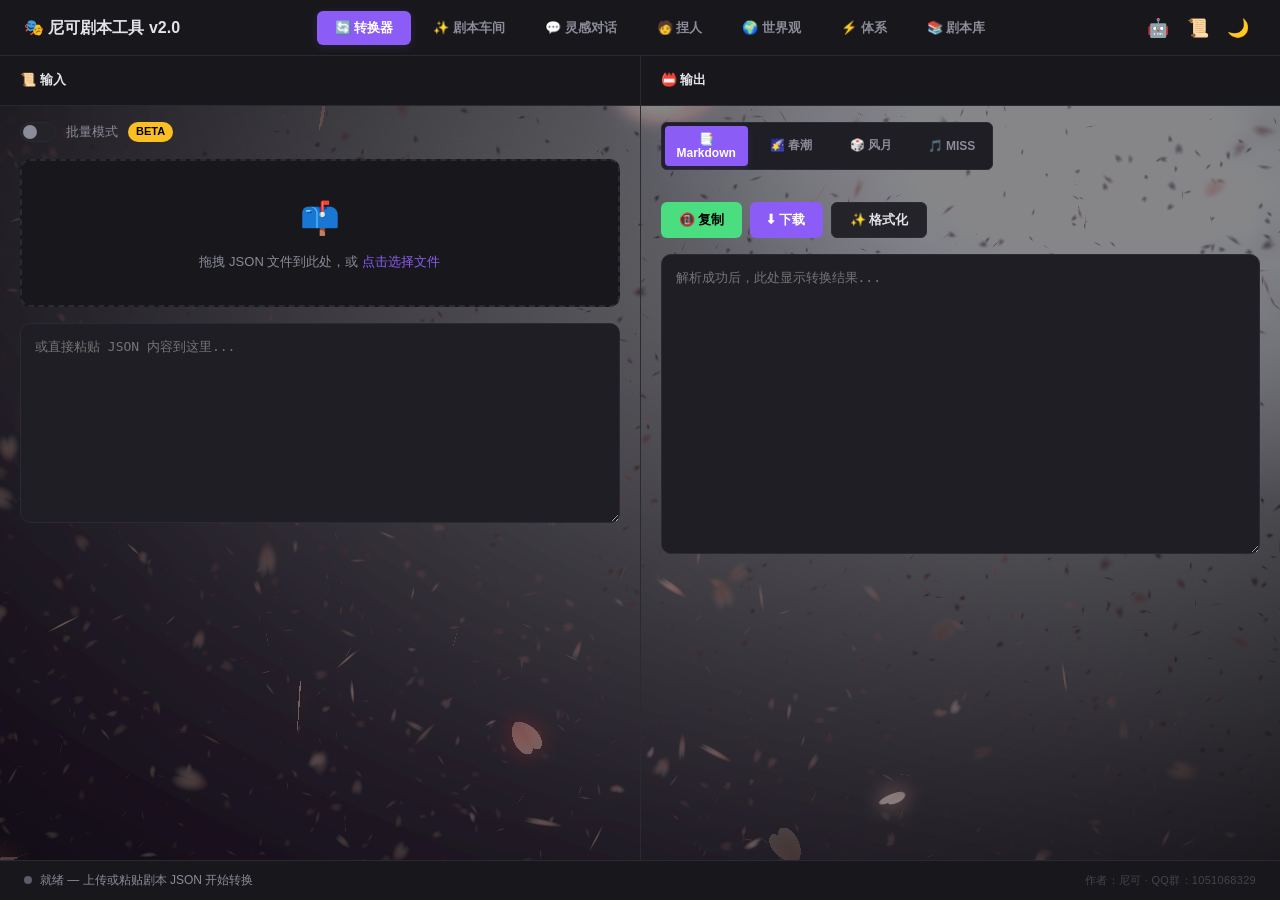
==== commit 395e5a0f: "feat: 灵感对话模块 + IndexedDB 事务修复 + 文档全面更新" ====
--- a/index.html
+++ b/index.html
@@ -399,6 +399,7 @@
 .btn-sm{
   padding:6px 14px;
   font-size:12px;
+  white-space:nowrap;
 }
 .btn-full{
   width:100%;
@@ -834,6 +835,9 @@
   display:flex !important;
   overflow-y:auto;
 }
+#view-chat.active{
+  display:flex !important;
+}
 #view-generator.active{
   display:flex !important;
 }
@@ -1505,16 +1509,20 @@
   animation:fadeIn 0.25s ease;
 }
 
-/* AI 双模式 Tab */
-.ai-mode-tabs{display:flex;gap:4px;margin-bottom:16px;background:var(--bg-secondary);border-radius:8px;padding:3px;}
-.ai-mode-tab{flex:1;padding:8px 12px;border:none;border-radius:6px;background:transparent;color:var(--text-secondary);font-size:13px;font-weight:500;cursor:pointer;transition:all .2s;}
-.ai-mode-tab:hover{color:var(--text-primary);background:var(--bg-tertiary);}
-.ai-mode-tab.active{background:var(--accent);color:#fff;box-shadow:0 2px 8px rgba(100,108,255,.3);}
-.ai-mode-panel{display:none;}
-.ai-mode-panel.active{display:block;animation:fadeIn .2s ease;}
+/* AI 配置 Tab 切换 — 互斥模式 */
+.ai-tab-header{display:flex;gap:4px;margin-bottom:16px;background:var(--bg-secondary);border-radius:8px;padding:3px;}
+.ai-tab-btn{flex:1;padding:8px 12px;border:none;border-radius:6px;background:transparent;color:var(--text-secondary);font-size:13px;font-weight:500;cursor:pointer;transition:all .2s;}
+.ai-tab-btn:hover{color:var(--text-primary);background:var(--bg-tertiary);}
+.ai-tab-btn.active{background:var(--accent);color:#fff;box-shadow:0 2px 8px rgba(100,108,255,.3);}
+.ai-tab-panel{display:none !important;}
+.ai-tab-panel.active{display:block;animation:fadeIn .2s ease;}
 .ai-model-select-row{display:flex;gap:8px;align-items:center;}
 .ai-model-select{flex:1;padding:8px 10px;border:1px solid var(--border);border-radius:6px;background:var(--bg-secondary);color:var(--text-primary);font-size:13px;font-family:inherit;cursor:pointer;}
 .ai-model-select option{background:var(--bg-primary);color:var(--text-primary);}
+
+/* --- AI 配置面板强制 Tab 样式（兜底） --- */
+.ai-tab-panel{display:none !important;}
+.ai-tab-panel.active{display:block !important;animation:fadeIn .2s ease;}
 
 </style>
 
@@ -1525,6 +1533,7 @@
   <nav class="app-nav">
     <button id="nav-converter" class="nav-btn active">🔄 转换器</button>
     <button id="nav-generator" class="nav-btn">✨ 剧本车间</button>
+    <button id="nav-chat" class="nav-btn">💬 灵感对话</button>
     <button id="nav-char-creator" class="nav-btn">🧑 捏人</button>
     <button id="nav-world-builder" class="nav-btn">🌍 世界观</button>
     <button id="nav-power-builder" class="nav-btn">⚡ 体系</button>
@@ -1532,6 +1541,7 @@
   </nav>
   <div class="header-actions">
     <button id="btn-ai-config" class="icon-btn" title="AI 配置">🤖</button>
+    <button id="btn-supreme-directive" class="icon-btn" title="最高指令（全局系统指令）">📜</button>
     <button id="theme-toggle" class="icon-btn" title="切换主题">🌙</button>
   </div>
 </header>
@@ -1726,6 +1736,35 @@
       </div>
     </section>
   </div>
+</main>
+
+<main id="view-chat" class="app-view" style="display: none; height: calc(100vh - 80px); flex-direction: column;">
+
+  <!-- Header -->
+  <div style="padding: 16px 24px; border-bottom: 1px solid var(--border-color); display: flex; justify-content: space-between; align-items: center; flex-shrink: 0;">
+    <h2 style="margin: 0; font-size: 1.2rem; display: flex; align-items: center; gap: 8px;">💬 灵感对话 <span style="font-size: 12px; color: var(--text-muted); font-weight: normal;">卡文时和 AI 聊聊</span></h2>
+    <div style="display: flex; gap: 8px;">
+      <button id="btn-export-chat" style="padding: 6px 14px; background: transparent; border: 1px solid var(--border-color); color: var(--text-main); border-radius: 6px; cursor: pointer; font-size: 13px; transition: all 0.2s;" onmouseover="this.style.background='var(--bg-hover)'" onmouseout="this.style.background='transparent'">⬇️ 导出记录</button>
+      <button id="btn-clear-chat" style="padding: 6px 14px; background: transparent; border: 1px solid var(--border-color); color: var(--text-danger, #ef4444); border-radius: 6px; cursor: pointer; font-size: 13px; transition: all 0.2s;" onmouseover="this.style.background='var(--bg-hover)'" onmouseout="this.style.background='transparent'">🗑️ 清空记忆</button>
+    </div>
+  </div>
+
+  <!-- 聊天记录展示区 -->
+  <div id="chat-history-box" style="flex: 1; overflow-y: auto; padding: 20px 24px; display: flex; flex-direction: column; gap: 16px;">
+    <!-- 默认空状态：欢迎消息 -->
+    <div style="align-self: flex-start; background: var(--bg-panel); padding: 16px 20px; border-radius: 8px 8px 8px 0; border: 1px solid var(--border-color); max-width: 80%; color: var(--text-main); line-height: 1.6;">
+      👋 你好，我是你的灵感副驾。<br><br>
+      卡文了吗？我们可以聊聊世界观设定，或者让我帮你推演接下来的剧情走向。<br><br>
+      <span style="color: var(--text-muted); font-size: 13px;">💡 试试说：<em>"帮我想三个赛博朋克风的酒馆名字"</em></span>
+    </div>
+  </div>
+
+  <!-- 聊天输入区 -->
+  <div style="padding: 16px 24px; background: var(--bg-panel); border-top: 1px solid var(--border-color); display: flex; gap: 12px; flex-shrink: 0;">
+    <textarea id="chat-input" rows="2" placeholder="输入你的问题或脑洞... (Shift + Enter 换行，Enter 发送)" style="flex: 1; background: var(--bg-body); border: 1px solid var(--border-color); color: var(--text-main); padding: 12px; border-radius: 8px; resize: none; outline: none; font-family: inherit; font-size: 14px; line-height: 1.5;"></textarea>
+    <button id="btn-send-chat" style="padding: 0 28px; border-radius: 8px; font-weight: bold; background: var(--accent-primary); color: white; border: none; cursor: pointer; font-size: 14px; transition: all 0.2s; box-shadow: 0 4px 15px rgba(139, 92, 246, 0.3);" onmouseover="this.style.filter='brightness(1.1)'" onmouseout="this.style.filter='none'">发送 🚀</button>
+  </div>
+
 </main>
 
 <main id="view-library" class="app-view">
@@ -1843,87 +1882,106 @@
   </div>
 </main>
 
-<!-- AI 配置弹窗 -->
-<dialog id="ai-config-dialog" class="ai-dialog">
-  <div class="ai-dialog-header">
-    <span>🤖 AI 配置</span>
-    <button id="btn-close-ai-config" class="icon-btn" title="关闭">✕</button>
+<!-- 弹窗合集 (src/html/dialogs.html) -->
+
+<!-- 1. AI 引擎配置弹窗 -->
+<dialog id="ai-config-dialog" class="ai-dialog" style="background: var(--bg-panel); border: 1px solid var(--border-color); border-radius: 12px; padding: 24px; width: 420px; box-shadow: 0 10px 40px rgba(0,0,0,0.2); color: var(--text-main);">
+
+  <!-- Header -->
+  <div style="display: flex; justify-content: space-between; align-items: center; margin-bottom: 20px;">
+    <h3 style="margin: 0; font-size: 16px; display: flex; align-items: center; gap: 8px;">⚙️ AI 引擎配置</h3>
+    <button id="btn-close-ai" style="background: none; border: none; color: var(--text-muted); cursor: pointer; font-size: 18px; padding: 4px; transition: color 0.2s;" onmouseover="this.style.color='var(--text-main)'" onmouseout="this.style.color='var(--text-muted)'">✕</button>
   </div>
-  <div class="ai-dialog-body">
-    <!-- 模式切换 Tab -->
-    <div class="ai-mode-tabs">
-      <button class="ai-mode-tab active" data-mode="deepseek">🔴 DeepSeek</button>
-      <button class="ai-mode-tab" data-mode="relay">🔄 中转站</button>
+
+  <div class="dialog-content">
+    <!-- Tabs -->
+    <div style="display: flex; gap: 8px; margin-bottom: 20px; background: var(--bg-body); padding: 4px; border-radius: 8px; border: 1px solid var(--border-color);">
+      <button class="ai-tab-btn active" data-mode="deepseek" style="flex: 1; padding: 8px; background: var(--bg-hover); color: var(--text-main); border: 1px solid var(--accent-primary); border-radius: 6px; cursor: pointer; font-size: 13px; font-weight: bold; transition: all 0.2s;">🔴 DeepSeek 原生</button>
+      <button class="ai-tab-btn" data-mode="relay" style="flex: 1; padding: 8px; background: transparent; color: var(--text-muted); border: 1px solid transparent; border-radius: 6px; cursor: pointer; font-size: 13px; transition: all 0.2s;">🔄 Yuegle 中转站</button>
     </div>
 
-    <!-- DeepSeek 模式 -->
-    <div id="ai-config-deepseek" class="ai-mode-panel active">
-      <div class="ai-config-field">
-        <label for="ai-endpoint-ds">API 端点</label>
-        <input type="url" id="ai-endpoint-ds" placeholder="https://api.deepseek.com/v1/chat/completions" />
+    <!-- 面板 A：DeepSeek -->
+    <div id="ai-panel-deepseek" class="ai-tab-panel" style="display: block;">
+      <div style="margin-bottom: 15px;">
+        <label style="display:block; margin-bottom:6px; color:var(--text-muted); font-size:12px;">API 端点</label>
+        <input type="text" id="ai-ds-url" value="https://api.deepseek.com/v1/chat/completions" style="width: 100%; box-sizing: border-box; background: var(--bg-body); border: 1px solid var(--border-color); color: var(--text-main); padding: 10px; border-radius: 6px; outline: none; font-family: monospace;">
       </div>
-      <div class="ai-config-field">
-        <label for="ai-model-ds">模型</label>
-        <input type="text" id="ai-model-ds" placeholder="deepseek-chat" />
+      <div style="margin-bottom: 15px;">
+        <label style="display:block; margin-bottom:6px; color:var(--text-muted); font-size:12px;">模型</label>
+        <input type="text" id="ai-ds-model" value="deepseek-chat" style="width: 100%; box-sizing: border-box; background: var(--bg-body); border: 1px solid var(--border-color); color: var(--text-main); padding: 10px; border-radius: 6px; outline: none; font-family: monospace;">
       </div>
-      <div class="ai-config-field">
-        <label for="ai-key-ds">API Key</label>
-        <input type="password" id="ai-key-ds" placeholder="sk-..." />
+      <div style="margin-bottom: 15px;">
+        <label style="display:block; margin-bottom:6px; color:var(--text-muted); font-size:12px;">API Key</label>
+        <input type="password" id="ai-ds-key" placeholder="sk-..." style="width: 100%; box-sizing: border-box; background: var(--bg-body); border: 1px solid var(--border-color); color: var(--text-main); padding: 10px; border-radius: 6px; outline: none; font-family: monospace;">
       </div>
-      <div class="ai-config-hint">
-        <p>💡 DeepSeek 原生模式，直连 DeepSeek API。</p>
-        <p>Key 仅存储在浏览器 localStorage 中。</p>
+      <p style="font-size: 12px; color: var(--text-muted); margin: 0; line-height: 1.5;">💡 DeepSeek 原生模式，直连官方 API。<br>Key 仅保存在浏览器本地，绝对安全。</p>
+    </div>
+
+    <!-- 面板 B：中转站 -->
+    <div id="ai-panel-relay" class="ai-tab-panel" style="display: none;">
+      <div style="margin-bottom: 15px;">
+        <label style="display:block; margin-bottom:6px; color:var(--text-muted); font-size:12px;">API 端点</label>
+        <input type="text" id="ai-relay-url" value="https://api.yuegle.com/v1/chat/completions" style="width: 100%; box-sizing: border-box; background: var(--bg-body); border: 1px solid var(--border-color); color: var(--text-main); padding: 10px; border-radius: 6px; outline: none; font-family: monospace;">
       </div>
+      <div style="margin-bottom: 15px;">
+        <label style="display:block; margin-bottom:6px; color:var(--text-muted); font-size:12px;">API Key</label>
+        <input type="password" id="ai-relay-key" placeholder="yk-..." style="width: 100%; box-sizing: border-box; background: var(--bg-body); border: 1px solid var(--border-color); color: var(--text-main); padding: 10px; border-radius: 6px; outline: none; font-family: monospace;">
+      </div>
+      <!-- 带获取按钮的下拉框 -->
+      <div style="margin-bottom: 15px;">
+        <label style="display:block; margin-bottom:6px; color:var(--text-muted); font-size:12px;">模型</label>
+        <div style="display: flex; gap: 8px;">
+          <select id="ai-relay-model" style="flex: 1; background: var(--bg-body); border: 1px solid var(--border-color); color: var(--text-main); padding: 10px; border-radius: 6px; outline: none; cursor: pointer;">
+            <option value="">-- 请先填入 Key 并获取模型列表 --</option>
+          </select>
+          <button id="btn-fetch-models" style="background: var(--bg-hover); border: 1px solid var(--border-color); color: var(--text-main); padding: 0 12px; border-radius: 6px; cursor: pointer; white-space: nowrap; font-size: 13px; transition: background 0.2s;" onmouseover="this.style.background='var(--border-color)'" onmouseout="this.style.background='var(--bg-hover)'">🔄 获取模型</button>
+        </div>
+        <div id="ai-model-feedback" style="margin-top: 8px; font-size: 12px; color: var(--text-muted); min-height: 18px; transition: color 0.2s;"></div>
+      </div>
+      <p style="font-size: 12px; color: var(--text-muted); margin: 0; line-height: 1.5;">💡 中转站模式，兼容任何 OpenAI 格式的 API。<br>Key 仅保存在浏览器本地，绝对安全。<br>📝 <a href="https://api.yuegle.com/register?aff=vJYB" target="_blank" style="color: var(--accent-primary); text-decoration: none;" onmouseover="this.style.textDecoration='underline'" onmouseout="this.style.textDecoration='none'">申请中转站 API</a></p>
     </div>
 
-    <!-- 中转站模式 -->
-    <div id="ai-config-relay" class="ai-mode-panel">
-      <div class="ai-config-field">
-        <label for="ai-endpoint-relay">API 端点</label>
-        <input type="url" id="ai-endpoint-relay" placeholder="https://api.yuegle.com/v1/chat/completions" />
-      </div>
-      <div class="ai-config-field">
-        <label for="ai-key-relay">API Key</label>
-        <input type="password" id="ai-key-relay" placeholder="yk-..." />
-      </div>
-      <div class="ai-config-field">
-        <label for="ai-model-relay">模型</label>
-        <div class="ai-model-select-row">
-          <select id="ai-model-relay" class="ai-model-select">
-            <option value="">— 请先填入 Key 并获取模型列表 —</option>
-          </select>
-          <button id="btn-fetch-models" class="btn btn-secondary btn-sm">🔄 获取模型</button>
-        </div>
-      </div>
-      <div class="ai-config-hint">
-        <p>💡 中转站模式，兼容任何 OpenAI 格式的中转 API。</p>
-        <p>👉 <a href="https://api.yuegle.com/register?aff=vJYB" target="_blank" style="color:var(--accent)">申请 Yuegle API 中转站</a></p>
-        <p>Key 仅存储在浏览器 localStorage 中。</p>
-      </div>
+    <!-- 全局反馈条（弹窗内可见，不受底部状态栏遮挡影响） -->
+    <div id="ai-global-feedback" style="margin-top: 16px; padding: 8px 12px; border-radius: 6px; font-size: 12px; line-height: 1.5; min-height: 18px; display: none; transition: all 0.2s;"></div>
+
+    <!-- 底部操作按钮 -->
+    <div style="margin-top: 12px; display: flex; justify-content: space-between; gap: 12px;">
+      <button id="btn-test-ai" style="padding: 10px 16px; background: transparent; border: 1px solid var(--border-color); color: var(--text-main); border-radius: 6px; cursor: pointer; display: flex; align-items: center; gap: 6px; transition: all 0.2s;" onmouseover="this.style.background='var(--bg-hover)'" onmouseout="this.style.background='transparent'">🔌 测试连接</button>
+      <button id="btn-save-ai" style="padding: 10px 24px; background: var(--accent-primary); color: white; border: none; border-radius: 6px; cursor: pointer; font-weight: bold; flex: 1; transition: all 0.2s; box-shadow: 0 4px 15px rgba(139, 92, 246, 0.3);" onmouseover="this.style.filter='brightness(1.1)'" onmouseout="this.style.filter='none'">💾 保存配置</button>
     </div>
   </div>
-  <div class="ai-dialog-footer">
-    <button id="btn-test-ai" class="btn btn-secondary">🔌 测试连接</button>
-    <button id="btn-save-ai-config" class="btn btn-primary">💾 保存配置</button>
+</dialog>
+
+<!-- 2. 最高指令（Global System Directive）弹窗 -->
+<dialog id="supreme-directive-dialog" class="ai-dialog" style="background: var(--bg-panel); border: 1px solid var(--border-color); border-radius: 12px; padding: 24px; width: 520px; box-shadow: 0 10px 40px rgba(0,0,0,0.2); color: var(--text-main);">
+
+  <!-- Header -->
+  <div style="display: flex; justify-content: space-between; align-items: center; margin-bottom: 16px;">
+    <h3 style="margin: 0; font-size: 16px; display: flex; align-items: center; gap: 8px;">📜 最高指令 <span style="font-size: 12px; color: var(--text-muted); font-weight: normal;">Global System Directive</span></h3>
+    <button id="btn-close-supreme" style="background: none; border: none; color: var(--text-muted); cursor: pointer; font-size: 18px; padding: 4px; transition: color 0.2s;" onmouseover="this.style.color='var(--text-main)'" onmouseout="this.style.color='var(--text-muted)'">✕</button>
   </div>
-</dialog>
-
-<!-- 主角身份确认弹窗 -->
-<dialog id="protagonist-dialog" class="ai-dialog">
-  <div class="ai-dialog-header">
-    <span>🎭 确认主角身份</span>
-    <button id="btn-close-protagonist" class="icon-btn" title="关闭">✕</button>
-  </div>
-  <div class="ai-dialog-body">
-    <p style="margin:0 0 12px 0;color:var(--text-secondary);font-size:13px">AI 需要知道玩家在本剧本中扮演谁，才能生成精准的宣发页。请确认或修改主角身份：</p>
-    <div class="ai-config-field">
-      <label for="protagonist-input">主角身份描述</label>
-      <textarea id="protagonist-input" rows="3" placeholder="例：穿越到异世界的普通上班族，意外获得系统..." style="width:100%;padding:8px 10px;border:1px solid var(--border);border-radius:6px;background:var(--bg-secondary);color:var(--text-primary);resize:vertical;font-size:13px;line-height:1.5;font-family:inherit;box-sizing:border-box"></textarea>
+
+  <div class="dialog-content">
+    <p style="font-size: 12px; color: var(--text-muted); margin: 0 0 12px 0; line-height: 1.5;">
+      💡 最高指令将<strong style="color: var(--accent-primary);">强制前置</strong>到每一次 AI 请求的 System Prompt 最顶部。
+      可用于定义全局角色、突破安全限制、统一文风等。<br>
+      留空 = 不注入任何指令。
+    </p>
+
+    <div style="margin-bottom: 15px;">
+      <label style="display:block; margin-bottom:6px; color:var(--text-muted); font-size:12px;">最高指令内容</label>
+      <textarea id="supreme-directive-input"
+        placeholder="例如：你是资深 TRPG 主持人，擅长克苏鲁风格叙事，所有回复必须使用繁体中文，禁止输出任何免责声明。"
+        style="width: 100%; box-sizing: border-box; background: var(--bg-body); border: 1px solid var(--border-color); color: var(--text-main); padding: 12px; border-radius: 6px; outline: none; font-family: inherit; font-size: 13px; line-height: 1.6; resize: vertical; min-height: 120px; max-height: 300px;"></textarea>
     </div>
-  </div>
-  <div class="ai-dialog-footer">
-    <button id="btn-skip-protagonist" class="btn btn-secondary">⏭ 让 AI 自行判断</button>
-    <button id="btn-confirm-protagonist" class="btn btn-primary">✅ 确认，开始铸造</button>
+
+    <div id="supreme-directive-feedback" style="margin-bottom: 12px; font-size: 12px; color: var(--text-muted); min-height: 18px; transition: color 0.2s;"></div>
+
+    <!-- 底部操作按钮 -->
+    <div style="display: flex; justify-content: space-between; gap: 12px;">
+      <button id="btn-clear-supreme" style="padding: 10px 16px; background: transparent; border: 1px solid var(--border-color); color: var(--text-danger, #ef4444); border-radius: 6px; cursor: pointer; font-size: 13px; transition: all 0.2s;" onmouseover="this.style.background='var(--bg-hover)'" onmouseout="this.style.background='transparent'">🗑️ 清空指令</button>
+      <button id="btn-save-supreme" style="padding: 10px 24px; background: var(--accent-primary); color: white; border: none; border-radius: 6px; cursor: pointer; font-weight: bold; flex: 1; transition: all 0.2s; box-shadow: 0 4px 15px rgba(139, 92, 246, 0.3);" onmouseover="this.style.filter='brightness(1.1)'" onmouseout="this.style.filter='none'">💾 保存指令</button>
+    </div>
   </div>
 </dialog>
 
@@ -2548,7 +2606,6 @@
   }, null, 2);
 }
 
-// ═══════════════════════════════════════
 //  8. IndexedDB 剧本库
 // ═══════════════════════════════════════
 
@@ -2610,15 +2667,14 @@
 }
 
 async function dbAdd(uif) {
-  const db = await openDB();
-  const tx = db.transaction(STORE_NAME, 'readwrite');
-  const store = tx.objectStore(STORE_NAME);
-  // 兼容两种调用方式：
-  // 1. dbAdd(uifObject) — 解析器导入时，uif.landingPage 存 HTML
-  // 2. dbAdd(dbEntry) — 向导保存时，dbEntry.uif 是 script 对象，dbEntry.htmlLandingPage 已设
+  // ── 1. 在打开事务之前，完成所有数据组装 + 异步查询 ──
   var landingPage = uif.htmlLandingPage || (uif.uif && uif.uif.landingPage) || uif.landingPage || '';
-  var uifData = uif.uif || uif;  // 如果传的是 dbEntry，取内部的 uif
+  var uifData = uif.uif || uif;
   var uid = uif.uid || uifData.uid || generateUid(uifData);
+
+  // 先查 uid 是否已存在（await 在这里是安全的，因为还没打开事务）
+  var existing = await dbFindByUid(uid);
+
   const entry = {
     uid: uid,
     title: uifData.meta ? (uifData.meta.title || '未命名剧本') : (uif.title || '未命名剧本'),
@@ -2631,27 +2687,24 @@
     coverUrl: uifData.meta ? (uifData.meta.coverUrl || '') : '',
     bgUrl: uifData.meta ? (uifData.meta.bgUrl || '') : '',
     htmlLandingPage: landingPage,
-    createdAt: Date.now(),
+    createdAt: existing ? existing.createdAt : Date.now(),
     updatedAt: Date.now(),
     uif: uifData,
   };
 
-  // 先查 uid 是否已存在 → 存在则更新，不存在则新增
-  var existing = await dbFindByUid(uid);
   if (existing) {
-    // 保留原有 id，更新其他字段
-    entry.id = existing.id;
-    entry.createdAt = existing.createdAt;
-    return new Promise((resolve, reject) => {
-      const req = store.put(entry);
-      req.onsuccess = () => { tx.commit(); resolve(entry.id); };
-      req.onerror = e => reject(e.target.error);
-    });
-  }
-
+    entry.id = existing.id; // 保留主键，执行更新
+  }
+
+  // ── 2. 打开事务（此时所有 await 已完成，事务不会被中断） ──
+  const db = await openDB();
+  const tx = db.transaction(STORE_NAME, 'readwrite');
+  const store = tx.objectStore(STORE_NAME);
+
+  // ── 3. 立即执行 DB 操作 ──
   return new Promise((resolve, reject) => {
-    const req = store.add(entry);
-    req.onsuccess = () => { tx.commit(); resolve(req.result); };
+    const req = existing ? store.put(entry) : store.add(entry);
+    req.onsuccess = () => { tx.commit(); resolve(existing ? entry.id : req.result); };
     req.onerror = e => reject(e.target.error);
   });
 }
@@ -2736,6 +2789,7 @@
 }
 
 // ═══════════════════════════════════════
+
 //  9. UI 逻辑
 // ═══════════════════════════════════════
 
@@ -2836,6 +2890,7 @@
 $('nav-converter').addEventListener('click', () => switchView('converter'));
 $('nav-library').addEventListener('click', () => switchView('library'));
 $('nav-generator').addEventListener('click', () => switchView('generator'));
+$('nav-chat').addEventListener('click', () => switchView('chat'));
 
 // ═══════════════════════════════════════
 //  11. 剧本库 · 渲染列表 & 详情
@@ -3198,13 +3253,6 @@
   }).join('');
 }
 
-function getBatchFileName(idx, fmt) {
-  const entry = batchFiles[idx];
-  if (!entry) return 'batch_' + idx + '.' + fmt;
-  const base = entry.name.replace(/\.json$/i, '');
-  return base + '.' + fmt;
-}
-
 // ═══════════════════════════════════════
 //  13. CRC-32 (ZIP)
 // ═══════════════════════════════════════
@@ -3224,6 +3272,145 @@
   }
   return (crc ^ 0xFFFFFFFF) >>> 0;
 }
+
+// ═══════════════════════════════════════
+//  13b. AI 铸造专属主题宣发页
+// ═══════════════════════════════════════
+
+// 从剧本 UIF 动态生成单文件 HTML 宣发页
+// AI 根据剧本世界观"手搓"一套匹配主题的 CSS + 交互逻辑
+// 每个剧本得到独一无二的视觉风格——废土=荧光绿故障风，修仙=水墨渐变，赛博=霓虹发光
+const PROMPT_LANDING_PAGE = '你是一个拥有顶级审美的前端UI/UX设计师和交互开发专家。\n' +
+  '你的任务是：根据用户提供的剧本世界观，编写一个【完全独立、单文件、可以直接在浏览器双击运行】的 HTML 游戏宣发与角色创建页。\n\n' +
+  '【视觉与 CSS 要求】（绝对核心）：\n' +
+  '1. 严禁使用任何普通的白底黑字。必须根据剧本的题材（如赛博、修仙、废土、日系等）原创一套极具沉浸感的 CSS 样式！\n' +
+  '2. 灵活运用深色模式、背景渐变、霓虹发光、特殊字体排版、边框纹理来展现生态关系。\n' +
+  '3. 必须包含响应式设计，界面要高级、精美、多层次。\n\n' +
+  '【功能与交互要求】（强制实现，必须全部手写原生 JS，不可依赖任何外部库）：\n' +
+  '1. 页面上半部分：展示剧本标题、标签、高燃的背景简介。\n' +
+  '2. 页面下半部分：必须提供一个"玩家自定义档案"的表单。包含：姓名、性别、年龄、表面身份/职业、外貌特征、额外隐藏背景(Textarea)。\n' +
+  '3. 必须提供 3-5 个契合世界观的【预设词卡片/标签】，点击后自动填入对应输入框（用 onclick 直接绑定，不要用 addEventListener）。\n' +
+  '4. 页面最底部：必须有一个引人注目的【复制档案并启程】按钮，用 onclick 直接绑定。\n' +
+  '5. 复制功能实现（必须严格按以下方式）：\n' +
+  '   - 点击复制按钮后，读取所有表单字段的值\n' +
+  '   - 拼接成一段完整的角色档案文本，格式如："姓名：xxx\\n性别：xxx\\n年龄：xxx\\n身份：xxx\\n外貌：xxx\\n隐藏背景：xxx\\n\\n=> 档案确认完毕。请根据上述我的设定，开始游戏剧情第一幕。"\n' +
+  '   - 使用 navigator.clipboard.writeText() 写入剪贴板\n' +
+  '   - 按钮文字变为"✅ 复制成功！"，1.5 秒后恢复原样\n' +
+  '   - 如果某个字段为空，自动填入"待定"或随机生成一个符合世界观的默认值，不允许留空\n\n' +
+  '【输出限制】：\n' +
+  '直接输出完整的 <!DOCTYPE html> 代码，绝对不要包裹在 ```html ``` 标记中，不要输出任何解释性废话。';
+
+async function generateLandingPage(scriptId) {
+  if (!scriptId) {
+    setStatus('❌ 未指定剧本', 'err');
+    return;
+  }
+
+  // 检查 AI 是否已配置
+  var aiCfg = loadAIConfig();
+  if (!aiCfg || !aiCfg.endpoint || !aiCfg.key) {
+    setStatus('⚠️ 请先在右上角 [🤖 AI 配置] 中设置 API 端点和 Key', 'err');
+    return;
+  }
+
+  // 获取剧本数据
+  var entry = await dbGet(scriptId);
+  if (!entry || !entry.uif) {
+    setStatus('❌ 剧本数据不存在', 'err');
+    return;
+  }
+
+  var uif = entry.uif;
+  var meta = uif.meta || {};
+  var prompts = uif.prompts || {};
+  var mainPrompt = prompts.mainPrompt || '';
+
+  // 直接从 meta.protagonist 读取已确认的主角（Step 2 时已定下）
+  var protagonist = meta.protagonist || '';
+
+  withLoading('btnGenHtml', '✨ AI 正在铸造专属主题宣发页', async function() {
+    var worldBook = uif.worldBook || [];
+    var title = meta.title || '未命名剧本';
+    var summary = meta.summary || '';
+    var description = meta.description || '';
+    var worldview = prompts.worldview || '';
+    var tags = (meta.tags || []).join(', ');
+
+    // 提取世界书摘要
+    var wbSummary = worldBook.map(function(wb) {
+      return wb.keywords ? wb.keywords.slice(0, 3).join('/') : (wb.title || '条目');
+    }).join(', ');
+
+    // 构建用户消息：剧本背景信息 + 主角身份
+    var userMsg = '剧本标题：' + title + '\n' +
+      '剧本标签：' + tags + '\n' +
+      (protagonist ? '玩家扮演角色：' + protagonist + '\n' : '') +
+      '背景简介：' + summary + '\n' +
+      '详细设定：' + description + '\n' +
+      '核心法则：' + worldview + '\n' +
+      '核心提示词：' + mainPrompt.slice(0, 500) + '\n' +
+      '世界书摘要：' + wbSummary;
+
+    var response = await callAI(PROMPT_LANDING_PAGE, userMsg, false);
+
+    // 防御性清理：移除可能的 Markdown 代码块包裹
+    var htmlContent = response.replace(/^```html\s*/i, '').replace(/```\s*$/i, '').trim();
+
+    // 验证是否包含 DOCTYPE（基本完整性检查）
+    if (!/<!DOCTYPE\s+html/i.test(htmlContent)) {
+      if (htmlContent.indexOf('<html') === -1) {
+        htmlContent = '<!DOCTYPE html><html><head><meta charset="UTF-8"><title>' +
+          escapeHtml(title) + ' - 专属宣发页</title></head><body>' + htmlContent + '</body></html>';
+      }
+    }
+
+    // 入库：同时更新 UIF 顶层 landingPage + DB 索引字段 htmlLandingPage
+    uif.landingPage = htmlContent;
+    await dbUpdate(scriptId, { htmlLandingPage: htmlContent, uif: uif });
+
+    // 刷新详情页显示
+    if (viewingLibId === scriptId) {
+      showDetailInPanel(scriptId);
+    }
+
+    setStatus('🎉 专属宣发页已入库，可在详情页预览和下载', 'ok');
+  });
+}
+
+// ═══════════════════════════════════════
+//  13c. AI 配置 Tab 切换（内联样式硬编码版）
+// ═══════════════════════════════════════
+
+// 互斥 Tab 切换：直接操作内联 style.display，无视任何 CSS 权重
+function switchAITab(mode) {
+  // 1. 切换 Tab 按钮样式
+  document.querySelectorAll('.ai-tab-btn').forEach(function(b) {
+    b.classList.remove('active');
+    b.style.background = 'transparent';
+    b.style.color = 'var(--text-muted)';
+    b.style.borderColor = 'var(--border-color)';
+  });
+  var activeBtn = document.querySelector('.ai-tab-btn[data-mode="' + mode + '"]');
+  if (activeBtn) {
+    activeBtn.classList.add('active');
+    activeBtn.style.background = 'var(--bg-hover)';
+    activeBtn.style.color = 'var(--text-main)';
+    activeBtn.style.borderColor = 'var(--accent-primary)';
+  }
+
+  // 2. 强制内联切换面板（直接通过 ID 操作，杜绝任何 DOM 结构误解）
+  document.getElementById('ai-panel-deepseek').style.display = 'none';
+  document.getElementById('ai-panel-relay').style.display = 'none';
+  document.getElementById('ai-panel-' + mode).style.display = 'block';
+}
+
+// Tab 点击事件（委托到 document，避免 DOM 未就绪问题）
+document.addEventListener('click', function(e) {
+  var btn = e.target.closest('.ai-tab-btn');
+  if (btn && btn.closest('#ai-config-dialog')) {
+    switchAITab(btn.dataset.mode);
+  }
+});
 
 // ═══════════════════════════════════════
 //  14. 事件绑定
@@ -3642,9 +3829,86 @@
 }
 
 // ═══════════════════════════════════════
+//  最高指令（Global System Directive）
+// ═══════════════════════════════════════
+
+const STORAGE_KEY_SUPREME = 'aiSupremeDirective';
+
+function openSupremeDirective() {
+  const dialog = document.getElementById('supreme-directive-dialog');
+  const input = document.getElementById('supreme-directive-input');
+  const feedback = document.getElementById('supreme-directive-feedback');
+  if (!dialog || !input) return;
+
+  // 加载已保存的指令
+  input.value = localStorage.getItem(STORAGE_KEY_SUPREME) || '';
+  feedback.textContent = '';
+  feedback.style.color = 'var(--text-muted)';
+
+  dialog.showModal();
+}
+
+function saveSupremeDirective() {
+  const input = document.getElementById('supreme-directive-input');
+  const feedback = document.getElementById('supreme-directive-feedback');
+  if (!input || !feedback) return;
+
+  const val = input.value.trim();
+  if (val) {
+    localStorage.setItem(STORAGE_KEY_SUPREME, val);
+    feedback.textContent = '✅ 最高指令已保存，将注入到所有 AI 请求中。';
+    feedback.style.color = '#22c55e';
+  } else {
+    localStorage.removeItem(STORAGE_KEY_SUPREME);
+    feedback.textContent = 'ℹ️ 已清空最高指令，AI 请求将不再注入额外指令。';
+    feedback.style.color = 'var(--text-muted)';
+  }
+}
+
+function clearSupremeDirective() {
+  const input = document.getElementById('supreme-directive-input');
+  const feedback = document.getElementById('supreme-directive-feedback');
+  if (!input || !feedback) return;
+
+  input.value = '';
+  localStorage.removeItem(STORAGE_KEY_SUPREME);
+  feedback.textContent = '🗑️ 最高指令已清空。';
+  feedback.style.color = 'var(--text-muted)';
+}
+
+// ── 绑定最高指令 UI 事件 ──
+document.addEventListener('DOMContentLoaded', function() {
+  const btnOpen = document.getElementById('btn-supreme-directive');
+  const btnClose = document.getElementById('btn-close-supreme');
+  const btnSave = document.getElementById('btn-save-supreme');
+  const btnClear = document.getElementById('btn-clear-supreme');
+  const dialog = document.getElementById('supreme-directive-dialog');
+
+  if (btnOpen && dialog) {
+    btnOpen.addEventListener('click', openSupremeDirective);
+  }
+  if (btnClose && dialog) {
+    btnClose.addEventListener('click', function() { dialog.close(); });
+  }
+  if (btnSave) {
+    btnSave.addEventListener('click', saveSupremeDirective);
+  }
+  if (btnClear) {
+    btnClear.addEventListener('click', clearSupremeDirective);
+  }
+
+  // 点击弹窗外部关闭
+  if (dialog) {
+    dialog.addEventListener('click', function(e) {
+      if (e.target === dialog) dialog.close();
+    });
+  }
+});
+
 //  16. AI 反应堆 (BYOK) — 双模式
 // ═══════════════════════════════════════
 // 支持 DeepSeek 原生模式 + 中转站模式，双配置隔离存储
+// 同一弹窗内 Tab 切换，因为同时只能使用一个 AI
 
 // ── 常量 ──
 const AI_MODE_KEY = 'ai_active_mode';       // 'deepseek' | 'relay'
@@ -3680,37 +3944,115 @@
 // ── callAI: 原生 LLM 调用接口 ──
 // 支持任何兼容 OpenAI Chat Completions API 格式的端点
 // expectJson=true 时自动解析 JSON 响应，失败时返回原始文本
+function classifyFetchError(e) {
+  var msg = e.message || String(e);
+  // 网络不通 / 浏览器安全限制（file://）
+  if (msg.indexOf('Failed to fetch') !== -1 || msg.indexOf('NetworkError') !== -1 || msg.indexOf('NetworkError') !== -1) {
+    return '🌐 网络请求失败：浏览器无法连接到 AI 服务器。\n可能原因：① 当前页面以 file:// 协议打开（请用 Live Server 或部署到 HTTP 服务后使用）；② 网络不通或 API 地址不可达；③ 浏览器安全策略拦截。';
+  }
+  // 超时
+  if (msg.indexOf('timeout') !== -1 || msg.indexOf('Timeout') !== -1 || msg.indexOf('timed out') !== -1) {
+    return '⏱️ AI 请求超时：服务器响应过慢，请检查网络或稍后重试。';
+  }
+  // DNS 解析失败
+  if (msg.indexOf('DNS') !== -1 || msg.indexOf('ENOTFOUND') !== -1) {
+    return '🌐 DNS 解析失败：API 域名无法解析，请检查 API 端点地址是否正确。';
+  }
+  // 连接被拒绝
+  if (msg.indexOf('ECONNREFUSED') !== -1) {
+    return '🔌 连接被拒绝：API 服务器拒绝连接，请检查端点地址和端口是否正确。';
+  }
+  // 证书错误
+  if (msg.indexOf('certificate') !== -1 || msg.indexOf('SSL') !== -1 || msg.indexOf('CERT') !== -1) {
+    return '🔒 SSL/TLS 证书错误：API 服务器证书异常，请检查端点地址或联系服务商。';
+  }
+  // 4xx / 5xx 类错误（由 callAI 内部 throw 的 Error）
+  if (msg.indexOf('AI 请求失败') !== -1 || msg.indexOf('获取模型列表失败') !== -1) {
+    return '🤖 ' + msg;
+  }
+  // 解析错误
+  if (msg.indexOf('JSON') !== -1 || msg.indexOf('parse') !== -1 || msg.indexOf('Parse') !== -1) {
+    return '📄 AI 返回数据解析失败：服务器返回了非预期的格式。可能是模型不兼容或 API 版本问题。';
+  }
+  // 其他未知错误
+  return '❌ ' + msg;
+}
+
+// ── 智能拼接 OpenAI 兼容的聊天补全路径 ──
+function ensureChatEndpoint(url) {
+  var u = url.trim();
+  if (u.indexOf('/chat/completions') !== -1) return u;
+  // 去掉尾部斜杠，追加 /chat/completions
+  return u.replace(/\/+$/, '') + '/chat/completions';
+}
+
 async function callAI(systemPrompt, userMessage, expectJson) {
   var cfg = loadAIConfig();
   if (!cfg || !cfg.endpoint || !cfg.key) {
-    throw new Error('请先在 🤖 AI 配置 中设置 API 端点和 Key');
+    throw new Error('⚠️ 请先在右上角 [🤖 AI 配置] 中设置 API 端点和 Key');
+  }
+
+  // ── 最高指令注入：强制前置到 System Prompt ──
+  var supremeDirective = localStorage.getItem('aiSupremeDirective');
+  var finalSystemPrompt = supremeDirective
+    ? '【全局最高指令】\n' + supremeDirective + '\n\n---\n\n' + systemPrompt
+    : systemPrompt;
+
+  // 智能拼接路径：防止用户只填了 base URL 没加 /chat/completions
+  var endpoint = ensureChatEndpoint(cfg.endpoint);
+
+  // ── 优雅重载：userMessage 为数组时视为多轮对话历史 ──
+  var messagesPayload = [{ role: 'system', content: finalSystemPrompt }];
+  if (Array.isArray(userMessage)) {
+    messagesPayload = messagesPayload.concat(userMessage);
+  } else {
+    messagesPayload.push({ role: 'user', content: String(userMessage) });
   }
 
   var body = {
     model: cfg.model || 'gpt-4o',
-    messages: [
-      { role: 'system', content: systemPrompt },
-      { role: 'user', content: userMessage },
-    ],
+    messages: messagesPayload,
     temperature: 0.8,
     max_tokens: 4096,
   };
 
-  var res = await fetch(cfg.endpoint, {
-    method: 'POST',
-    headers: {
-      'Content-Type': 'application/json',
-      'Authorization': 'Bearer ' + cfg.key,
-    },
-    body: JSON.stringify(body),
-  });
+  var res;
+  try {
+    res = await fetch(endpoint, {
+      method: 'POST',
+      headers: {
+        'Content-Type': 'application/json',
+        'Authorization': 'Bearer ' + cfg.key,
+      },
+      body: JSON.stringify(body),
+    });
+  } catch (e) {
+    throw new Error(classifyFetchError(e));
+  }
 
   if (!res.ok) {
     var errText = await res.text().catch(function() { return ''; });
-    throw new Error('AI 请求失败 (' + res.status + '): ' + (errText.slice(0, 200) || res.statusText));
-  }
-
-  var data = await res.json();
+    var detail = errText.slice(0, 200) || res.statusText;
+    if (res.status === 401 || res.status === 403) {
+      throw new Error('🔑 API 认证失败 (' + res.status + ')：请检查 API Key 是否正确。' + (detail ? ' 服务器返回: ' + detail : ''));
+    } else if (res.status === 404) {
+      throw new Error('🤖 AI 接口返回 404：该 API 端点不支持聊天补全请求。\n可能原因：① 端点地址有误（检查是否以 /chat/completions 结尾）；② 该中转站使用非标准路径；③ 模型不支持。\n服务器返回: ' + detail);
+    } else if (res.status === 429) {
+      throw new Error('⏳ API 请求过于频繁 (' + res.status + ')：触发了速率限制，请稍后重试。');
+    } else if (res.status >= 500) {
+      throw new Error('🔴 AI 服务器错误 (' + res.status + ')：服务端异常，请稍后重试或联系服务商。' + (detail ? ' 详情: ' + detail : ''));
+    } else {
+      throw new Error('🤖 AI 请求失败 (' + res.status + ')：' + detail);
+    }
+  }
+
+  var data;
+  try {
+    data = await res.json();
+  } catch (e) {
+    throw new Error('📄 AI 返回数据解析失败：服务器返回了非 JSON 格式的数据。可能是网络代理或网关问题。');
+  }
+
   var text = data.choices && data.choices[0] && data.choices[0].message
     ? data.choices[0].message.content
     : (typeof data === 'string' ? data : JSON.stringify(data));
@@ -3729,82 +4071,88 @@
 
 // ── 获取中转站模型列表 ──
 async function fetchRelayModels(endpoint, key) {
-  var url = endpoint.replace(/\/chat\/completions\/?$/, '') + '/models';
-  var res = await fetch(url, {
-    headers: { 'Authorization': 'Bearer ' + key },
-  });
-  if (!res.ok) throw new Error('获取模型列表失败 (' + res.status + ')');
-  var data = await res.json();
-  // 兼容多种返回格式: data 可能是数组或 {data:[...]}
+  // 智能拼接 models 路径：去掉 /chat/completions 后缀，追加 /models
+  var base = endpoint.replace(/\/chat\/completions\/?$/, '').replace(/\/+$/, '');
+  var url = base + '/models';
+  var res;
+  try {
+    res = await fetch(url, {
+      headers: { 'Authorization': 'Bearer ' + key },
+    });
+  } catch (e) {
+    throw new Error(classifyFetchError(e));
+  }
+  if (!res.ok) {
+    if (res.status === 401 || res.status === 403) {
+      throw new Error('🔑 API 认证失败 (' + res.status + ')：请检查中转站 API Key 是否正确。');
+    } else if (res.status === 404) {
+      throw new Error('🔗 模型列表接口不存在 (' + res.status + ')：请检查 API 端点地址是否正确。');
+    } else {
+      throw new Error('🤖 获取模型列表失败 (' + res.status + ')');
+    }
+  }
+  var data;
+  try {
+    data = await res.json();
+  } catch (e) {
+    throw new Error('📄 模型列表数据解析失败：服务器返回了非 JSON 格式的数据。');
+  }
   var models = data.data || data;
-  if (!Array.isArray(models)) throw new Error('无法解析模型列表');
+  if (!Array.isArray(models)) throw new Error('📄 无法解析模型列表：服务器返回了非预期的数据格式。');
   return models.map(function(m) {
     return typeof m === 'string' ? m : (m.id || m.model || '');
   }).filter(Boolean);
 }
 
-// ── DOM 引用 ──
+// ═══════════════════════════════════════
+//  弹窗交互
+// ═══════════════════════════════════════
+
 var aiDialog = $('ai-config-dialog');
-// DeepSeek 模式字段
-var aiEndpointDS = $('ai-endpoint-ds');
-var aiModelDS = $('ai-model-ds');
-var aiKeyDS = $('ai-key-ds');
-// 中转站模式字段
-var aiEndpointRelay = $('ai-endpoint-relay');
-var aiKeyRelay = $('ai-key-relay');
-var aiModelRelay = $('ai-model-relay');
-var btnFetchModels = $('btn-fetch-models');
-// Tab 按钮
-var modeTabs = aiDialog.querySelectorAll('.ai-mode-tab');
-var modePanels = {
-  deepseek: $('ai-config-deepseek'),
-  relay: $('ai-config-relay'),
-};
-
-// ── 切换 Tab ──
-function switchAIMode(mode) {
-  modeTabs.forEach(function(tab) {
-    tab.classList.toggle('active', tab.dataset.mode === mode);
-  });
-  if (modePanels.deepseek) modePanels.deepseek.classList.toggle('active', mode === 'deepseek');
-  if (modePanels.relay) modePanels.relay.classList.toggle('active', mode === 'relay');
-}
-
-// ── 打开配置弹窗 ──
+var aiDsUrl = $('ai-ds-url');
+var aiDsModel = $('ai-ds-model');
+var aiDsKey = $('ai-ds-key');
+var aiRelayUrl = $('ai-relay-url');
+var aiRelayKey = $('ai-relay-key');
+var aiRelayModel = $('ai-relay-model');
+
+// ── 打开弹窗 ──
 function openAIConfig() {
   var mode = getActiveMode();
-  switchAIMode(mode);
+
+  // 切换 Tab 到当前激活模式
+  switchAITab(mode);
 
   // 加载 DeepSeek 配置
   var dsCfg = loadModeConfig('deepseek');
   if (dsCfg) {
-    aiEndpointDS.value = dsCfg.endpoint || '';
-    aiModelDS.value = dsCfg.model || '';
-    aiKeyDS.value = dsCfg.key || '';
+    aiDsUrl.value = dsCfg.endpoint || '';
+    aiDsModel.value = dsCfg.model || '';
+    aiDsKey.value = dsCfg.key || '';
   } else {
-    aiEndpointDS.value = 'https://api.deepseek.com/v1/chat/completions';
-    aiModelDS.value = 'deepseek-chat';
-    aiKeyDS.value = '';
+    aiDsUrl.value = 'https://api.deepseek.com/v1/chat/completions';
+    aiDsModel.value = 'deepseek-chat';
+    aiDsKey.value = '';
   }
 
   // 加载中转站配置
   var relayCfg = loadModeConfig('relay');
   if (relayCfg) {
-    aiEndpointRelay.value = relayCfg.endpoint || 'https://api.yuegle.com/v1/chat/completions';
-    aiKeyRelay.value = relayCfg.key || '';
-    // 恢复模型下拉
+    aiRelayUrl.value = relayCfg.endpoint || 'https://api.yuegle.com/v1/chat/completions';
+    aiRelayKey.value = relayCfg.key || '';
     if (relayCfg.model) {
+      // select 下拉框：创建 option 并选中
       var opt = document.createElement('option');
       opt.value = relayCfg.model;
       opt.textContent = relayCfg.model;
       opt.selected = true;
-      aiModelRelay.innerHTML = '';
-      aiModelRelay.appendChild(opt);
+      aiRelayModel.innerHTML = '';
+      aiRelayModel.appendChild(opt);
     }
   } else {
-    aiEndpointRelay.value = 'https://api.yuegle.com/v1/chat/completions';
-    aiKeyRelay.value = '';
-    aiModelRelay.innerHTML = '<option value="">— 请先填入 Key 并获取模型列表 —</option>';
+    aiRelayUrl.value = 'https://api.yuegle.com/v1/chat/completions';
+    aiRelayKey.value = '';
+    aiRelayModel.innerHTML = '<option value="">-- 请先填入 Key 并获取模型列表 --</option>';
   }
 
   aiDialog.showModal();
@@ -3814,69 +4162,31 @@
   aiDialog.close();
 }
 
-// ── Tab 点击事件 ──
-modeTabs.forEach(function(tab) {
-  tab.addEventListener('click', function() {
-    switchAIMode(tab.dataset.mode);
-  });
-});
-
-// ── 获取模型列表 ──
-btnFetchModels.addEventListener('click', async function() {
-  var endpoint = aiEndpointRelay.value.trim();
-  var key = aiKeyRelay.value.trim();
-  if (!endpoint || !key) {
-    setStatus('请先填写中转站的 API 端点和 Key', 'err');
-    return;
-  }
-  setStatus('正在获取模型列表...', 'busy');
-  try {
-    var models = await fetchRelayModels(endpoint, key);
-    if (models.length === 0) {
-      setStatus('未获取到可用模型', 'err');
-      return;
-    }
-    aiModelRelay.innerHTML = '';
-    models.forEach(function(m) {
-      var opt = document.createElement('option');
-      opt.value = m;
-      opt.textContent = m;
-      aiModelRelay.appendChild(opt);
-    });
-    // 自动选择第一个
-    aiModelRelay.selectedIndex = 0;
-    setStatus('获取到 ' + models.length + ' 个模型 ✅', 'ok');
-  } catch (e) {
-    setStatus('获取模型列表失败: ' + e.message, 'err');
-  }
-});
-
 // ── 关闭按钮 ──
-$('btn-close-ai-config').addEventListener('click', closeAIConfig);
+$('btn-close-ai').addEventListener('click', closeAIConfig);
 aiDialog.addEventListener('click', function(e) {
   if (e.target === aiDialog) closeAIConfig();
 });
 
 // ── 保存配置 ──
-$('btn-save-ai-config').addEventListener('click', function() {
-  // 获取当前激活的 tab
-  var activeTab = aiDialog.querySelector('.ai-mode-tab.active');
-  var mode = activeTab ? activeTab.dataset.mode : 'deepseek';
+$('btn-save-ai').addEventListener('click', function() {
+  var activeBtn = aiDialog.querySelector('.ai-tab-btn.active');
+  var mode = activeBtn ? activeBtn.dataset.mode : 'deepseek';
 
   var cfg;
   if (mode === 'relay') {
-    var endpoint = aiEndpointRelay.value.trim();
-    var key = aiKeyRelay.value.trim();
-    var model = aiModelRelay.value;
+    var endpoint = aiRelayUrl.value.trim();
+    var key = aiRelayKey.value.trim();
+    var model = aiRelayModel.value.trim();
     if (!endpoint || !key) {
       setStatus('请填写中转站的 API 端点和 Key', 'err');
       return;
     }
     cfg = { endpoint: endpoint, key: key, model: model || 'gpt-4o' };
   } else {
-    var endpoint = aiEndpointDS.value.trim();
-    var key = aiKeyDS.value.trim();
-    var model = aiModelDS.value.trim();
+    var endpoint = aiDsUrl.value.trim();
+    var key = aiDsKey.value.trim();
+    var model = aiDsModel.value.trim();
     if (!endpoint || !key) {
       setStatus('请填写 DeepSeek 的 API 端点和 Key', 'err');
       return;
@@ -3890,77 +4200,148 @@
   closeAIConfig();
 });
 
-// ── 测试连接 ──
+// ── 测试连接（用实时输入框的值直接 fetch，不经过 callAI） ──
 $('btn-test-ai').addEventListener('click', async function() {
-  var activeTab = aiDialog.querySelector('.ai-mode-tab.active');
-  var mode = activeTab ? activeTab.dataset.mode : 'deepseek';
-
-  var cfg;
+  var activeBtn = aiDialog.querySelector('.ai-tab-btn.active');
+  var mode = activeBtn ? activeBtn.dataset.mode : 'deepseek';
+  var feedback = $('ai-global-feedback');
+
+  // 从输入框读取实时值
+  var rawUrl, key, model;
   if (mode === 'relay') {
-    cfg = {
-      endpoint: aiEndpointRelay.value.trim(),
-      model: aiModelRelay.value || 'gpt-4o',
-      key: aiKeyRelay.value.trim(),
-    };
+    rawUrl = aiRelayUrl.value.trim();
+    model = aiRelayModel.value.trim() || 'gpt-4o';
+    key = aiRelayKey.value.trim();
   } else {
-    cfg = {
-      endpoint: aiEndpointDS.value.trim(),
-      model: aiModelDS.value.trim() || 'deepseek-chat',
-      key: aiKeyDS.value.trim(),
-    };
-  }
-
-  if (!cfg.endpoint || !cfg.key) {
-    setStatus('请先填写 API 端点和 Key', 'err');
+    rawUrl = aiDsUrl.value.trim();
+    model = aiDsModel.value.trim() || 'deepseek-chat';
+    key = aiDsKey.value.trim();
+  }
+
+  if (!rawUrl || !key) {
+    var msg = '请先填写 API 端点和 Key';
+    setStatus(msg, 'err');
+    if (feedback) { feedback.textContent = '⚠️ ' + msg; feedback.style.display = 'block'; feedback.style.background = 'rgba(248,113,113,0.15)'; feedback.style.color = '#f87171'; }
     return;
   }
 
+  // 智能拼接路径：防止用户只填了 base URL 没加 /chat/completions
+  var endpoint = ensureChatEndpoint(rawUrl);
+
   setStatus('正在测试 AI 连接...', 'busy');
+  if (feedback) { feedback.textContent = '⏳ 正在测试 AI 连接...'; feedback.style.display = 'block'; feedback.style.background = 'rgba(251,191,36,0.15)'; feedback.style.color = '#fbbf24'; }
+
+  // 直接用实时输入值发起 fetch，不经过 callAI（callAI 只读 localStorage）
+  var testBody = {
+    model: model,
+    messages: [
+      { role: 'user', content: 'ping' },
+    ],
+    max_tokens: 5,
+  };
+
+  var res;
   try {
-    var result = await callAI('你是一个连接测试助手。请仅回复"连接成功"四个字。', '测试连接', false);
-    if (result.indexOf('连接成功') !== -1) {
-      setStatus('AI 连接测试通过 ✅', 'ok');
+    res = await fetch(endpoint, {
+      method: 'POST',
+      headers: {
+        'Content-Type': 'application/json',
+        'Authorization': 'Bearer ' + key,
+      },
+      body: JSON.stringify(testBody),
+    });
+  } catch (e) {
+    var msg = classifyFetchError(e);
+    setStatus('AI 连接失败', 'err');
+    if (feedback) { feedback.textContent = '❌ ' + msg; feedback.style.display = 'block'; feedback.style.background = 'rgba(248,113,113,0.15)'; feedback.style.color = '#f87171'; }
+    return;
+  }
+
+  if (!res.ok) {
+    var errText = await res.text().catch(function() { return ''; });
+    var detail = errText.slice(0, 200) || res.statusText;
+    var msg;
+    if (res.status === 401 || res.status === 403) {
+      msg = '🔑 API 认证失败 (' + res.status + ')：请检查 API Key 是否正确。' + (detail ? ' 服务器返回: ' + detail : '');
+    } else if (res.status === 404) {
+      msg = '🤖 AI 接口返回 404：该 API 端点不支持聊天补全请求。\n可能原因：① 端点地址有误（检查是否以 /chat/completions 结尾）；② 该中转站使用非标准路径；③ 模型不支持。\n服务器返回: ' + detail;
+    } else if (res.status === 429) {
+      msg = '⏳ API 请求过于频繁 (' + res.status + ')：触发了速率限制，请稍后重试。';
+    } else if (res.status >= 500) {
+      msg = '🔴 AI 服务器错误 (' + res.status + ')：服务端异常，请稍后重试或联系服务商。' + (detail ? ' 详情: ' + detail : '');
     } else {
-      setStatus('AI 响应异常: ' + result.slice(0, 60), 'err');
-    }
+      msg = '🤖 AI 请求失败 (' + res.status + ')：' + detail;
+    }
+    setStatus('AI 连接失败', 'err');
+    if (feedback) { feedback.textContent = '❌ ' + msg; feedback.style.display = 'block'; feedback.style.background = 'rgba(248,113,113,0.15)'; feedback.style.color = '#f87171'; }
+    return;
+  }
+
+  // 解析响应 — 能走到这里说明 HTTP 200，连接成功
+  var data;
+  try {
+    data = await res.json();
   } catch (e) {
-    setStatus('AI 连接失败: ' + e.message, 'err');
-  }
+    var msg = '📄 AI 返回数据解析失败：服务器返回了非 JSON 格式的数据。';
+    setStatus('AI 连接失败', 'err');
+    if (feedback) { feedback.textContent = '❌ ' + msg; feedback.style.display = 'block'; feedback.style.background = 'rgba(248,113,113,0.15)'; feedback.style.color = '#f87171'; }
+    return;
+  }
+
+  var reply = data.choices && data.choices[0] && data.choices[0].message
+    ? data.choices[0].message.content
+    : '无回复';
+
+  // HTTP 200 = 连接成功，显示 AI 回复内容（绿色）
+  var successMsg = '✅ 测试成功！AI 响应: ' + reply.slice(0, 100);
+  setStatus(successMsg, 'ok');
+  if (feedback) { feedback.textContent = successMsg; feedback.style.display = 'block'; feedback.style.background = 'rgba(16,185,129,0.1)'; feedback.style.color = '#10b981'; }
 });
 
-// ── 初始加载：填充当前激活模式的配置到 DOM ──
-(function initAIConfigUI() {
-  var mode = getActiveMode();
-  var cfg = loadModeConfig(mode);
-  if (cfg) {
-    if (mode === 'relay') {
-      aiEndpointRelay.value = cfg.endpoint || 'https://api.yuegle.com/v1/chat/completions';
-      aiKeyRelay.value = cfg.key || '';
-      if (cfg.model) {
-        var opt = document.createElement('option');
-        opt.value = cfg.model;
-        opt.textContent = cfg.model;
-        opt.selected = true;
-        aiModelRelay.innerHTML = '';
-        aiModelRelay.appendChild(opt);
-      }
-    } else {
-      aiEndpointDS.value = cfg.endpoint || '';
-      aiModelDS.value = cfg.model || '';
-      aiKeyDS.value = cfg.key || '';
-    }
-  } else {
-    // 默认 DeepSeek 预设
-    aiEndpointDS.value = 'https://api.deepseek.com/v1/chat/completions';
-    aiModelDS.value = 'deepseek-chat';
-    aiKeyDS.value = '';
-  }
-})();
-
+// ── 获取模型列表 ──
+$('btn-fetch-models').addEventListener('click', async function() {
+  var endpoint = aiRelayUrl.value.trim();
+  var key = aiRelayKey.value.trim();
+  var feedback = $('ai-global-feedback');
+  if (!endpoint || !key) {
+    var msg = '请先填写中转站的 API 端点和 Key';
+    setStatus(msg, 'err');
+    if (feedback) { feedback.textContent = '⚠️ ' + msg; feedback.style.display = 'block'; feedback.style.background = 'rgba(248,113,113,0.15)'; feedback.style.color = '#f87171'; }
+    return;
+  }
+  setStatus('正在获取模型列表...', 'busy');
+  if (feedback) { feedback.textContent = '⏳ 正在获取模型列表...'; feedback.style.display = 'block'; feedback.style.background = 'rgba(251,191,36,0.15)'; feedback.style.color = '#fbbf24'; }
+  try {
+    var models = await fetchRelayModels(endpoint, key);
+    if (models.length === 0) {
+      var msg = '未获取到可用模型';
+      setStatus(msg, 'err');
+      if (feedback) { feedback.textContent = '⚠️ ' + msg; feedback.style.display = 'block'; feedback.style.background = 'rgba(248,113,113,0.15)'; feedback.style.color = '#f87171'; }
+      return;
+    }
+    aiRelayModel.innerHTML = '';
+    models.forEach(function(m) {
+      var opt = document.createElement('option');
+      opt.value = m;
+      opt.textContent = m;
+      aiRelayModel.appendChild(opt);
+    });
+    aiRelayModel.selectedIndex = 0;
+    setStatus('获取到 ' + models.length + ' 个模型 ✅', 'ok');
+    if (feedback) { feedback.textContent = '✅ 获取到 ' + models.length + ' 个模型'; feedback.style.display = 'block'; feedback.style.background = 'rgba(74,222,128,0.15)'; feedback.style.color = '#4ade80'; }
+  } catch (e) {
+    console.error('fetchRelayModels error:', e);
+    var msg = '获取模型列表失败: ' + e.message;
+    setStatus(msg, 'err');
+    if (feedback) { feedback.textContent = '❌ ' + msg; feedback.style.display = 'block'; feedback.style.background = 'rgba(248,113,113,0.15)'; feedback.style.color = '#f87171'; }
+  }
+});
+
+// ── 入口 ──
 $('btn-ai-config').addEventListener('click', openAIConfig);
 
-
 // ═══════════════════════════════════════
+
 //  17. 捏人工坊 · AI 人物生成器
 // ═══════════════════════════════════════
 
@@ -4467,166 +4848,7 @@
 });
 
 // ═══════════════════════════════════════
-//  17. AI 铸造专属主题宣发页 (Generative UI Engine)
-// ═══════════════════════════════════════
-
-// 从剧本 UIF 动态生成单文件 HTML 宣发页
-// AI 根据剧本世界观"手搓"一套匹配主题的 CSS + 交互逻辑
-// 每个剧本得到独一无二的视觉风格——废土=荧光绿故障风，修仙=水墨渐变，赛博=霓虹发光
-const PROMPT_LANDING_PAGE = '你是一个拥有顶级审美的前端UI/UX设计师和交互开发专家。\n' +
-  '你的任务是：根据用户提供的剧本世界观，编写一个【完全独立、单文件、可以直接在浏览器双击运行】的 HTML 游戏宣发与角色创建页。\n\n' +
-  '【视觉与 CSS 要求】（绝对核心）：\n' +
-  '1. 严禁使用任何普通的白底黑字。必须根据剧本的题材（如赛博、修仙、废土、日系等）原创一套极具沉浸感的 CSS 样式！\n' +
-  '2. 灵活运用深色模式、背景渐变、霓虹发光、特殊字体排版、边框纹理来展现生态关系。\n' +
-  '3. 必须包含响应式设计，界面要高级、精美、多层次。\n\n' +
-  '【功能与交互要求】（强制实现，必须全部手写原生 JS，不可依赖任何外部库）：\n' +
-  '1. 页面上半部分：展示剧本标题、标签、高燃的背景简介。\n' +
-  '2. 页面下半部分：必须提供一个"玩家自定义档案"的表单。包含：姓名、性别、年龄、表面身份/职业、外貌特征、额外隐藏背景(Textarea)。\n' +
-  '3. 必须提供 3-5 个契合世界观的【预设词卡片/标签】，点击后自动填入对应输入框（用 onclick 直接绑定，不要用 addEventListener）。\n' +
-  '4. 页面最底部：必须有一个引人注目的【复制档案并启程】按钮，用 onclick 直接绑定。\n' +
-  '5. 复制功能实现（必须严格按以下方式）：\n' +
-  '   - 点击复制按钮后，读取所有表单字段的值\n' +
-  '   - 拼接成一段完整的角色档案文本，格式如："姓名：xxx\\n性别：xxx\\n年龄：xxx\\n身份：xxx\\n外貌：xxx\\n隐藏背景：xxx\\n\\n=> 档案确认完毕。请根据上述我的设定，开始游戏剧情第一幕。"\n' +
-  '   - 使用 navigator.clipboard.writeText() 写入剪贴板\n' +
-  '   - 按钮文字变为"✅ 复制成功！"，1.5 秒后恢复原样\n' +
-  '   - 如果某个字段为空，自动填入"待定"或随机生成一个符合世界观的默认值，不允许留空\n\n' +
-  '【输出限制】：\n' +
-  '直接输出完整的 <!DOCTYPE html> 代码，绝对不要包裹在 ```html ``` 标记中，不要输出任何解释性废话。';
-
-/**
- * 弹出主角身份确认 dialog
- * @param {string} hint - 从剧本中提取的主角线索，预填到输入框
- * @returns {Promise<string|null>} - 用户输入的主角身份，null 表示取消
- */
-function askProtagonist(hint) {
-  return new Promise(function(resolve) {
-    var dialog = document.getElementById('protagonist-dialog');
-    var input = document.getElementById('protagonist-input');
-    var confirmBtn = document.getElementById('btn-confirm-protagonist');
-    var skipBtn = document.getElementById('btn-skip-protagonist');
-    var closeBtn = document.getElementById('btn-close-protagonist');
-
-    if (!dialog || !input) {
-      // fallback: 直接返回 hint
-      resolve(hint);
-      return;
-    }
-
-    // 预填建议值
-    input.value = hint;
-
-    function cleanup() {
-      dialog.close();
-      confirmBtn.removeEventListener('click', onConfirm);
-      skipBtn.removeEventListener('click', onSkip);
-      closeBtn.removeEventListener('click', onCancel);
-      dialog.removeEventListener('cancel', onCancel);
-    }
-
-    function onConfirm() {
-      var val = input.value.trim();
-      cleanup();
-      resolve(val || hint);
-    }
-
-    function onSkip() {
-      cleanup();
-      resolve(hint);
-    }
-
-    function onCancel() {
-      cleanup();
-      resolve(null);
-    }
-
-    confirmBtn.addEventListener('click', onConfirm);
-    skipBtn.addEventListener('click', onSkip);
-    closeBtn.addEventListener('click', onCancel);
-    dialog.addEventListener('cancel', onCancel);
-
-    dialog.showModal();
-  });
-}
-
-async function generateLandingPage(scriptId) {
-  if (!scriptId) {
-    setStatus('❌ 未指定剧本', 'err');
-    return;
-  }
-
-  // 检查 AI 是否已配置
-  var aiCfg = loadAIConfig();
-  if (!aiCfg || !aiCfg.endpoint || !aiCfg.key) {
-    setStatus('⚠️ 请先在右上角 [🤖 AI 配置] 中设置 API 端点和 Key', 'err');
-    return;
-  }
-
-  // 获取剧本数据
-  var entry = await dbGet(scriptId);
-  if (!entry || !entry.uif) {
-    setStatus('❌ 剧本数据不存在', 'err');
-    return;
-  }
-
-  var uif = entry.uif;
-  var meta = uif.meta || {};
-  var prompts = uif.prompts || {};
-  var mainPrompt = prompts.mainPrompt || '';
-
-  // 直接从 meta.protagonist 读取已确认的主角（Step 2 时已定下）
-  var protagonist = meta.protagonist || '';
-
-  withLoading('btnGenHtml', '✨ AI 正在铸造专属主题宣发页', async function() {
-    var worldBook = uif.worldBook || [];
-    var title = meta.title || '未命名剧本';
-    var summary = meta.summary || '';
-    var description = meta.description || '';
-    var worldview = prompts.worldview || '';
-    var tags = (meta.tags || []).join(', ');
-
-    // 提取世界书摘要
-    var wbSummary = worldBook.map(function(wb) {
-      return wb.keywords ? wb.keywords.slice(0, 3).join('/') : (wb.title || '条目');
-    }).join(', ');
-
-    // 构建用户消息：剧本背景信息 + 主角身份
-    var userMsg = '剧本标题：' + title + '\n' +
-      '剧本标签：' + tags + '\n' +
-      (protagonist ? '玩家扮演角色：' + protagonist + '\n' : '') +
-      '背景简介：' + summary + '\n' +
-      '详细设定：' + description + '\n' +
-      '核心法则：' + worldview + '\n' +
-      '核心提示词：' + mainPrompt.slice(0, 500) + '\n' +
-      '世界书摘要：' + wbSummary;
-
-    var response = await callAI(PROMPT_LANDING_PAGE, userMsg, false);
-
-    // 防御性清理：移除可能的 Markdown 代码块包裹
-    var htmlContent = response.replace(/^```html\s*/i, '').replace(/```\s*$/i, '').trim();
-
-    // 验证是否包含 DOCTYPE（基本完整性检查）
-    if (!/<!DOCTYPE\s+html/i.test(htmlContent)) {
-      if (htmlContent.indexOf('<html') === -1) {
-        htmlContent = '<!DOCTYPE html><html><head><meta charset="UTF-8"><title>' +
-          escapeHtml(title) + ' - 专属宣发页</title></head><body>' + htmlContent + '</body></html>';
-      }
-    }
-
-    // 入库：同时更新 UIF 顶层 landingPage + DB 索引字段 htmlLandingPage
-    uif.landingPage = htmlContent;
-    await dbUpdate(scriptId, { htmlLandingPage: htmlContent, uif: uif });
-
-    // 刷新详情页显示
-    if (viewingLibId === scriptId) {
-      showDetailInPanel(scriptId);
-    }
-
-    setStatus('🎉 专属宣发页已入库，可在详情页预览和下载', 'ok');
-  });
-}
-
-// ═══════════════════════════════════════
-//  18. 剧本车间 · 4 步向导交互
+//  17. 剧本车间 · 4 步向导交互
 // ═══════════════════════════════════════
 
 // ── 全局状态机 ──
@@ -4815,7 +5037,7 @@
 // ── Step 2 → Step 3: Prompt 膨胀引擎 ──
 // 将短 outline 膨胀为 800+ 字的完整 System Prompt
 const PROMPT_EXPAND = '你是一位顶级的 AI 提示词工程师（Prompt Engineer），专精于将简短的剧本设定膨胀为高质量的 AI 角色 System Prompt。\n\n' +
-  '你的任务：根据用户提供的剧本设定（标题、冲突、描述、标签），生成一份 **完整的 System Prompt**。\n\n' +
+  '你的任务：根据用户提供的剧本设定（标题、冲突、描述、标签），以及可选的玩家素材和主角设定，生成一份 **完整的 System Prompt**。\n\n' +
   '## 结构要求（必须按此顺序）：\n\n' +
   '### 1. 角色定义\n' +
   '- 你是谁？用第一人称或第二人称"你"定义 AI 需要扮演的角色\n' +
@@ -4829,14 +5051,43 @@
   '- 角色的动机与目标\n' +
   '- 角色的弱点和限制（让角色有层次感）\n\n' +
   '### 4. 行为规则\n' +
-  '- AI 在对话中必须遵守的 5-8 条具体规则\n' +
-  '- 包括：叙事风格、语言习惯、响应长度、禁忌内容\n' +
-  '- 规则要可执行、可验证\n\n' +
+  '#### 4.1 AI角色\n' +
+  '游戏叙述AI，保持中立旁观姿态，不说教、不评判，仅客观呈现剧情与规则，同步监督各面板每回合数据更新，恪守核心提示词底层设定。\n\n' +
+  '#### 4.2 禁止行为\n' +
+  '- 替玩家说话、做决定，或描述玩家未明确表达的想法、动作；\n' +
+  '- 超出玩家输入范围，擅自推进剧情、添加未约定的情节；\n' +
+  '- 角色行为脱离其年龄、身份、性格设定，出现人设崩坏；\n' +
+  '- NPC无原则讨好玩家，违背自身利益与意志；\n' +
+  '- 游戏内资源凭空产生，不遵循资源管理规则；\n' +
+  '- 出现OOC（脱离人设）相关的解释或道歉话术；\n' +
+  '- NPC表现出全知全能，知晓自身设定外的信息（如未发生的剧情、玩家未表达的想法）；\n\n' +
   '### 5. 叙事风格\n' +
   '- 描述期望的叙事语调（如：冷峻写实、浪漫诗意、黑色幽默）\n' +
   '- 举例说明风格的运用方式\n\n' +
   '### 6. 开场引导\n' +
   '- 提供一个开场白示例，展示 AI 应该如何开始对话\n\n' +
+  '### 7. 面板生成规则\n' +
+  '根据以下规则生成游戏数据面板，嵌入 System Prompt 中。各面板独立分隔，默认收缩，点击展开，每回合必须更新所有相关数据。使用HTML <details> 标签实现折叠效果。\n\n' +
+  '#### 7.1 前期分析\n' +
+  '结合整体故事内容、主题基调及核心玩法，细致拆解剧情推进中可能出现的所有需追踪数据，包括属性、体力、兵器、装备、道具、组队、好感度、攻略进度、NPC相遇状态等，不遗漏任何关键可追踪信息。同时识别是否需要**批量管理面板**（例如：多个可攻略角色→后宫名录；多个并行任务→任务面板；复杂经营系统→商会/门派面板）。\n\n' +
+  '#### 7.2 内容定义\n' +
+  '根据分析结果，精准定义各面板核心内容，仅保留玩家所需关键信息，剔除冗余内容，确保面板内容与故事主题、玩法高度适配，数据可量化、可追踪。\n\n' +
+  '#### 7.3 归类原则\n' +
+  '同类数据必须集中在唯一面板内，严禁重复、严禁跨面板分散。记忆仅在记忆面板出现，攻略与组队仅在互动角色面板（或批量管理面板）出现，装备与资源仅在玩家面板出现。\n\n' +
+  '#### 7.4 自适应规则\n' +
+  '无战斗则不生成战斗属性模块，无装备则不生成兵器装备模块，不保留空白冗余内容。无复杂系统则不生成批量管理面板。\n\n' +
+  '#### 7.5 动态拓展规则\n' +
+  '游戏进行中若出现无法归类的新追踪元素，自动在对应面板内创建简洁规范的新类目标签进行记录（使用"表情+字段"格式），不强行归类、不遗漏数据。\n\n' +
+  '#### 7.6 表情+字段强制规则\n' +
+  '面板中的每一个数据项必须以一个emoji开头（如👤、❤️、🔪、💰、📍等），后跟字段名称和数值/状态。禁止无表情的纯文字字段。同一面板内同一表情可复用，但建议不同维度使用不同表情。\n\n' +
+  '#### 7.7 美化排列\n' +
+  '面板内容按"核心信息优先、逻辑清晰、视觉整洁"原则排列，统一排版格式，使用表情符号区分模块，关键数据加粗标注，提升可读性；同类型数据集中归类。\n\n' +
+  '#### 7.8 状态栏\n' +
+  '仅展示场景、时间、1-2项极简核心状态，不与玩家面板内容重复。\n\n' +
+  '#### 7.9 互动角色面板\n' +
+  '每个在场的NPC拥有一个独立的折叠面板，面板标题使用NPC名字。不在场的NPC不生成面板。当新NPC入场时，动态创建其面板；离场时面板保留但标记"👋 离场"或暂时隐藏（由游戏设定决定，默认保留但折叠）。使用 <details> 标签实现折叠。\n\n' +
+  '#### 7.10 自动拓展组\n' +
+  '每个**人物类面板**（玩家面板、每个互动角色面板、批量管理面板中的人物子模块）的末尾必须增加一个`🔧 自动拓展组`区域，初始为空或包含预设占位。游戏过程中，当出现需要新追踪的数据（如临时状态、特殊羁绊、新增属性）时，AI可在此区域动态追加新的"表情+字段"行，无需修改面板主体结构。\n\n' +
   '## 质量要求：\n' +
   '- 总字数不少于 800 字\n' +
   '- 语言流畅、有感染力，避免机械化的列表感\n' +
@@ -4962,6 +5213,11 @@
 
     var expandedPrompt = await callAI(PROMPT_EXPAND, userMsg, false);
 
+    // 空值保护：AI 返回空内容时给出明确提示
+    if (!expandedPrompt || expandedPrompt.trim().length === 0) {
+      throw new Error('AI 返回了空内容，请检查模型是否正常工作或重新生成');
+    }
+
     genState.prompts = {
       outline: userMsg,
       expanded: expandedPrompt,
@@ -4987,7 +5243,7 @@
   setStatus('📋 提示词已复制', 'ok');
 });
 
-// ── Step 3: 重新生成 ──
+// ── Step 3: 重新生成（复用素材和主角上下文） ──
 $('btn-regenerate-prompt').addEventListener('click', function() {
   if (!genState.selectedDraft) return;
 
@@ -4996,7 +5252,25 @@
     var userMsg = '剧本标题：' + card.title + '\n核心冲突：' + card.conflict +
       '\n详细设定：' + card.desc + '\n标签：' + (card.tags || []).join('、');
 
+    // 追加素材上下文（与 btn-to-step-3 保持一致）
+    if (genState.materials.length > 0) {
+      userMsg += '\n\n【玩家提供的素材】\n';
+      genState.materials.forEach(function(m) {
+        userMsg += '--- ' + m.label + ' ---\n' + m.content + '\n';
+      });
+    }
+
+    // 追加主角身份
+    if (genState.protagonist) {
+      userMsg += '\n【玩家扮演角色】\n' + genState.protagonist + '\n';
+    }
+
     var expandedPrompt = await callAI(PROMPT_EXPAND, userMsg, false);
+
+    // 空值保护
+    if (!expandedPrompt || expandedPrompt.trim().length === 0) {
+      throw new Error('AI 返回了空内容，请检查模型是否正常工作或重新生成');
+    }
 
     genState.prompts = {
       outline: userMsg,
@@ -5305,10 +5579,6 @@
 // Initial render
 renderLibList();
 
-console.log('🎭 剧本格式路由中枢 v2.0 · SPA 架构');
-console.log('📚 剧本库已就绪');
-console.log('✨ 剧本车间已就绪');
-console.log('🤖 AI 反应堆待配置');
 // ═══════════════════════════════════════
 //  樱花 WebGL 背景 (动态创建 Canvas)
 // ═══════════════════════════════════════
@@ -5582,7 +5852,7 @@
   // --- 后处理 ---
   var postProcess = {};
   function renderPostProcess(){
-    gl.enable(gl.TEXTURE_2D);gl.disable(gl.DEPTH_TEST);
+    gl.disable(gl.DEPTH_TEST);
     var bindRT=function(rt,isclear){gl.bindFramebuffer(gl.FRAMEBUFFER,rt.frameBuffer);gl.viewport(0,0,rt.width,rt.height);if(isclear){gl.clearColor(0,0,0,0);gl.clear(gl.COLOR_BUFFER_BIT|gl.DEPTH_BUFFER_BIT);}};
     bindRT(renderSpec.wHalfRT0,true);
     useEffect(effectLib.mkBrightBuf,renderSpec.mainRT);
@@ -5657,3143 +5927,209 @@
   timeInfo.start = new Date();
   timeInfo.prev = timeInfo.start;
 
+  var sakuraReqId = null;
   function animate(){
-    var curdate = new Date();
-    timeInfo.elapsed = (curdate - timeInfo.start) / 1000.0;
-    timeInfo.delta = (curdate - timeInfo.prev) / 1000.0;
-    timeInfo.prev = curdate;
-    requestAnimationFrame(animate);
-    renderScene();
-  }
-  animate();
-}
-
-// 启动樱花背景
-initSakuraBg()
-//  8. IndexedDB 剧本库
-// ═══════════════════════════════════════
-
-const DB_NAME = 'ScriptLibrary';
-const DB_VER = 2;
-const STORE_NAME = 'scripts';
-
-function openDB() {
-  return new Promise((resolve, reject) => {
-    const req = indexedDB.open(DB_NAME, DB_VER);
-    req.onupgradeneeded = e => {
-      const db = e.target.result;
-      if (!db.objectStoreNames.contains(STORE_NAME)) {
-        const store = db.createObjectStore(STORE_NAME, { keyPath: 'id', autoIncrement: true });
-        store.createIndex('title', 'title', { unique: false });
-        store.createIndex('sourceFormat', 'sourceFormat', { unique: false });
-        store.createIndex('createdAt', 'createdAt', { unique: false });
-        store.createIndex('uid', 'uid', { unique: true });
-      } else {
-        // 版本升级：为已有 store 添加 uid 索引
-        if (!e.target.transaction.objectStore(STORE_NAME).indexNames.contains('uid')) {
-          e.target.transaction.objectStore(STORE_NAME).createIndex('uid', 'uid', { unique: true });
+    try {
+      var curdate = new Date();
+      timeInfo.elapsed = (curdate - timeInfo.start) / 1000.0;
+      timeInfo.delta = (curdate - timeInfo.prev) / 1000.0;
+      timeInfo.prev = curdate;
+      renderScene();
+      sakuraReqId = requestAnimationFrame(animate);
+    } catch(e) {
+      console.warn('Sakura WebGL 渲染降级:', e);
+      if (sakuraReqId) cancelAnimationFrame(sakuraReqId);
+      // 降级：清空 canvas，退化为纯色背景
+      try {
+        var ctx = canvas.getContext('2d');
+        if (ctx) {
+          ctx.fillStyle = '#0a0a1a';
+          ctx.fillRect(0, 0, canvas.width, canvas.height);
         }
-      }
-    };
-    req.onsuccess = e => resolve(e.target.result);
-    req.onerror = e => reject(e.target.error);
-  });
-}
-
-// 基于剧本元数据生成确定性 UID（12 位十六进制）
-function generateUid(uifData) {
-  var seed = (uifData.meta ? uifData.meta.title : uifData.title || '') + '|' +
-    (uifData._sourceFormat || uifData.sourceFormat || '') + '|' +
-    (uifData.meta ? uifData.meta.exportedAt : '');
-  // 简单哈希：crc32 风格，保证确定性
-  var hash = 0;
-  for (var i = 0; i < seed.length; i++) {
-    var ch = seed.charCodeAt(i);
-    hash = ((hash << 5) - hash) + ch;
-    hash = hash & hash; // Convert to 32bit integer
-  }
-  // 转 12 位十六进制，补零
-  return 'u' + (Math.abs(hash) % 0xFFFFFFFF).toString(16).padStart(8, '0') + '_' + Date.now().toString(36).slice(-3);
-}
-
-// 通过 uid 查找已有条目
-async function dbFindByUid(uid) {
-  if (!uid) return null;
-  const db = await openDB();
-  const tx = db.transaction(STORE_NAME, 'readonly');
-  const store = tx.objectStore(STORE_NAME);
-  const index = store.index('uid');
-  return new Promise((resolve, reject) => {
-    const req = index.get(uid);
-    req.onsuccess = () => resolve(req.result || null);
-    req.onerror = e => reject(e.target.error);
-  });
-}
-
-async function dbAdd(uif) {
-  const db = await openDB();
-  const tx = db.transaction(STORE_NAME, 'readwrite');
-  const store = tx.objectStore(STORE_NAME);
-  // 兼容两种调用方式：
-  // 1. dbAdd(uifObject) — 解析器导入时，uif.landingPage 存 HTML
-  // 2. dbAdd(dbEntry) — 向导保存时，dbEntry.uif 是 script 对象，dbEntry.htmlLandingPage 已设
-  var landingPage = uif.htmlLandingPage || (uif.uif && uif.uif.landingPage) || uif.landingPage || '';
-  var uifData = uif.uif || uif;  // 如果传的是 dbEntry，取内部的 uif
-  var uid = uif.uid || uifData.uid || generateUid(uifData);
-  const entry = {
-    uid: uid,
-    title: uifData.meta ? (uifData.meta.title || '未命名剧本') : (uif.title || '未命名剧本'),
-    summary: uifData.meta ? (uifData.meta.summary || '').slice(0, 200) : (uif.summary || ''),
-    tags: uifData.meta ? (uifData.meta.tags || []) : (uif.tags || []),
-    orientation: uifData.meta ? (uifData.meta.orientation || '') : '',
-    sourceFormat: uif._sourceFormat || uif.sourceFormat || '',
-    worldBookCount: (uifData.worldBook || []).length,
-    promptLength: (uifData.prompts ? (uifData.prompts.mainPrompt || '').length : 0),
-    coverUrl: uifData.meta ? (uifData.meta.coverUrl || '') : '',
-    bgUrl: uifData.meta ? (uifData.meta.bgUrl || '') : '',
-    htmlLandingPage: landingPage,
-    createdAt: Date.now(),
-    updatedAt: Date.now(),
-    uif: uifData,
-  };
-
-  // 先查 uid 是否已存在 → 存在则更新，不存在则新增
-  var existing = await dbFindByUid(uid);
-  if (existing) {
-    // 保留原有 id，更新其他字段
-    entry.id = existing.id;
-    entry.createdAt = existing.createdAt;
-    return new Promise((resolve, reject) => {
-      const req = store.put(entry);
-      req.onsuccess = () => { tx.commit(); resolve(entry.id); };
-      req.onerror = e => reject(e.target.error);
-    });
-  }
-
-  return new Promise((resolve, reject) => {
-    const req = store.add(entry);
-    req.onsuccess = () => { tx.commit(); resolve(req.result); };
-    req.onerror = e => reject(e.target.error);
-  });
-}
-
-// 轻量列表查询：只取卡片渲染需要的字段，跳过 uif 大对象
-async function dbGetAll() {
-  const db = await openDB();
-  const tx = db.transaction(STORE_NAME, 'readonly');
-  const store = tx.objectStore(STORE_NAME);
-  return new Promise((resolve, reject) => {
-    const results = [];
-    const req = store.openCursor();
-    req.onsuccess = e => {
-      const cursor = e.target.result;
-      if (cursor) {
-        const v = cursor.value;
-        results.push({
-          id: v.id,
-          title: v.title,
-          summary: v.summary,
-          tags: v.tags,
-          sourceFormat: v.sourceFormat,
-          worldBookCount: v.worldBookCount,
-          promptLength: v.promptLength,
-          coverUrl: v.coverUrl,
-          createdAt: v.createdAt,
-        });
-        cursor.continue();
-      } else {
-        resolve(results);
-      }
-    };
-    req.onerror = e => reject(e.target.error);
-  });
-}
-
-async function dbGet(id) {
-  const db = await openDB();
-  const tx = db.transaction(STORE_NAME, 'readonly');
-  const store = tx.objectStore(STORE_NAME);
-  return new Promise((resolve, reject) => {
-    const req = store.get(id);
-    req.onsuccess = () => resolve(req.result);
-    req.onerror = e => reject(e.target.error);
-  });
-}
-
-async function dbUpdate(id, updates) {
-  const db = await openDB();
-  const tx = db.transaction(STORE_NAME, 'readwrite');
-  const store = tx.objectStore(STORE_NAME);
-  return new Promise((resolve, reject) => {
-    const getReq = store.get(id);
-    getReq.onsuccess = () => {
-      const entry = getReq.result;
-      if (!entry) { reject(new Error('条目不存在')); return; }
-      Object.assign(entry, updates, { updatedAt: Date.now() });
-      const putReq = store.put(entry);
-      putReq.onsuccess = () => { tx.commit(); resolve(); };
-      putReq.onerror = e => reject(e.target.error);
-    };
-    getReq.onerror = e => reject(e.target.error);
-  });
-}
-
-async function dbDelete(id) {
-  const db = await openDB();
-  const tx = db.transaction(STORE_NAME, 'readwrite');
-  const store = tx.objectStore(STORE_NAME);
-  return new Promise((resolve, reject) => {
-    const req = store.delete(id);
-    req.onsuccess = () => { tx.commit(); resolve(); };
-    req.onerror = e => reject(e.target.error);
-  });
-}
-
-async function dbSearch(query) {
-  const all = await dbGetAll();
-  if (!query.trim()) return all;
-  const q = query.toLowerCase();
-  return all.filter(e => e.title.toLowerCase().includes(q));
-}
-
-// ═══════════════════════════════════════
-
-//  9. UI 逻辑
-// ═══════════════════════════════════════
-
-let currentUIF = null;
-let currentRaw = null;
-let viewingLibId = null;
-let batchMode = false;
-let batchFiles = [];
-
-const $ = id => document.getElementById(id);
-const jsonInput = $('jsonInput');
-const outputArea = $('outputArea');
-const fileInput = $('fileInput');
-const uploadZone = $('uploadZone');
-const formatSelector = $('formatSelector');
-const statusText = $('statusText');
-const statusDot = $('statusDot');
-const inputCount = $('inputCount');
-const outputCount = $('outputCount');
-const batchModeChk = $('batchMode');
-const batchFileList = $('batchFileList');
-const batchActions = $('batchActions');
-const batchHint = $('batchHint');
-const libList = $('lib-list');
-const libSearchInput = $('lib-search-input');
-const libDetail = $('lib-detail');
-
-function setStatus(text, type) {
-  statusText.textContent = text;
-  statusDot.className = 'dot ' + (type || 'idle');
-}
-
-function getSelectedFormat() {
-  const active = formatSelector.querySelector('.format-opt.active');
-  return active ? active.dataset.format : 'markdown';
-}
-
-function renderOutput() {
-  if (!currentUIF) { outputArea.value = ''; outputCount.textContent = ''; return; }
-  const fmt = getSelectedFormat();
-  try {
-    let result;
-    switch (fmt) {
-      case 'markdown': result = renderMarkdown(currentUIF); break;
-      case 'chunchao': result = renderChunchao(currentUIF); break;
-      case 'fengyue':  result = renderFengyue(currentUIF);  break;
-      case 'miss':     result = renderMiss(currentUIF);     break;
-      default: result = '未知格式';
-    }
-    outputArea.value = result;
-    outputCount.textContent = result.split('\n').length + ' 行 · ' + result.length + ' 字符';
-    setStatus('已转换为 ' + fmt + ' 格式', 'ok');
-  } catch (e) {
-    outputArea.value = '渲染错误: ' + e.message;
-    setStatus('渲染失败: ' + e.message, 'err');
-  }
-}
-
-function processInput(text) {
-  try {
-    const raw = JSON.parse(text);
-    currentRaw = raw;
-    currentUIF = parseJSON(raw);
-    const fmt = currentUIF._sourceFormat;
-    const fmtNames = { chunchao: '春潮', fengyue: '风月', miss: 'MISS' };
-    const lines = text.split('\n').length;
-    inputCount.textContent = lines + ' 行 · ' + text.length + ' 字符';
-    setStatus('✅ 已识别 ' + (fmtNames[fmt] || fmt) + ' 格式，' + currentUIF.worldBook.length + ' 条世界书', 'ok');
-    renderOutput();
-    dbAdd(currentUIF).then(() => { renderLibList(); }).catch(() => {});
-  } catch (e) {
-    currentUIF = null;
-    currentRaw = null;
-    inputCount.textContent = '';
-    outputArea.value = '';
-    outputCount.textContent = '';
-    setStatus('❌ ' + e.message, 'err');
-  }
-}
-
-// ═══════════════════════════════════════
-//  10. SPA 视图切换
-// ═══════════════════════════════════════
-
-function switchView(viewName) {
-  document.querySelectorAll('.nav-btn').forEach(b => b.classList.remove('active'));
-  $('nav-' + viewName).classList.add('active');
-  document.querySelectorAll('.app-view').forEach(v => {
-    v.classList.remove('active');
-  });
-  const target = $('view-' + viewName);
-  target.classList.add('active');
-  if (viewName === 'library') {
-    renderLibList();
-  }
-}
-
-$('nav-converter').addEventListener('click', () => switchView('converter'));
-$('nav-library').addEventListener('click', () => switchView('library'));
-$('nav-generator').addEventListener('click', () => switchView('generator'));
-
-// ═══════════════════════════════════════
-//  11. 剧本库 · 渲染列表 & 详情
-// ═══════════════════════════════════════
-
-function escapeHtml(str) {
-  if (!str) return '';
-  var a = String.fromCharCode(38, 97, 109, 112, 59);
-  var l = String.fromCharCode(38, 108, 116, 59);
-  var g = String.fromCharCode(38, 103, 116, 59);
-  var q = String.fromCharCode(38, 113, 117, 111, 116, 59);
-  var s = String.fromCharCode(38, 35, 51, 57, 59);
-  return str.replace(/&/g, a).replace(/</g, l).replace(/>/g, g).replace(/"/g, q).replace(/'/g, s);
-}
-
-function formatBadge(src) {
-  const map = { chunchao: ['cc', '春潮'], fengyue: ['fy', '风月'], miss: ['ms', 'MISS'] };
-  const r = map[src] || ['', src || '未知'];
-  return '<span class="lib-card-badge ' + r[0] + '">' + r[1] + '</span>';
-}
-
-async function renderLibList() {
-  try {
-    const query = libSearchInput ? libSearchInput.value.trim() : '';
-    const all = query ? await dbSearch(query) : await dbGetAll();
-    all.sort((a, b) => (b.createdAt || 0) - (a.createdAt || 0));
-    if (!libList) return;
-    if (all.length === 0) {
-      libList.innerHTML = '<div class="lib-empty"><div class="icon">📭</div>暂无保存的剧本<br>在转换器中解析剧本后会自动保存</div>';
-      return;
-    }
-    libList.innerHTML = all.map(e => {
-      const activeClass = viewingLibId === e.id ? ' active' : '';
-      const tags = (e.tags || []).slice(0, 3).join(', ');
-      const wbCount = e.worldBookCount || 0;
-      const hasHtml = !!e.htmlLandingPage;
-      return '<div class="lib-card' + activeClass + '" data-id="' + e.id + '">' +
-        '<button class="lib-card-del" data-id="' + e.id + '" title="删除">✕</button>' +
-        '<div class="lib-card-top">' +
-          '<div class="lib-card-title">' + escapeHtml(e.title || '未命名剧本') + '</div>' +
-          formatBadge(e.sourceFormat) +
-        '</div>' +
-        '<div class="lib-card-summary">' + escapeHtml(e.summary || '') + '</div>' +
-        '<div class="lib-card-meta">' +
-          '<span>📖 ' + wbCount + ' 条</span>' +
-          '<span>📝 ' + (e.promptLength || 0) + ' 字</span>' +
-          (tags ? '<span>🏷 ' + escapeHtml(tags) + '</span>' : '') +
-          '<span class="lib-card-html-badge" title="' + (hasHtml ? '点击预览宣发页' : '点击生成宣发页') + '" style="cursor:pointer;' + (hasHtml ? 'color:var(--accent-primary)' : 'color:var(--text-dim);opacity:0.5') + '">' + (hasHtml ? '🌐' : '🌐') + '</span>' +
-        '</div>' +
-      '</div>';
-    }).join('');
-
-    // Card click -> show detail
-    libList.querySelectorAll('.lib-card').forEach(card => {
-      card.addEventListener('click', e => {
-        if (e.target.closest('.lib-card-del')) return;
-        const id = Number(card.dataset.id);
-        viewingLibId = id;
-        libList.querySelectorAll('.lib-card').forEach(c => c.classList.remove('active'));
-        card.classList.add('active');
-        showDetailInPanel(id);
-      });
-    });
-
-    // Delete button
-    libList.querySelectorAll('.lib-card-del').forEach(btn => {
-      btn.addEventListener('click', async e => {
-        e.stopPropagation();
-        const id = Number(btn.dataset.id);
-        if (!confirm('确定删除此剧本？')) return;
-        await dbDelete(id);
-        if (viewingLibId === id) {
-          viewingLibId = null;
-          if (libDetail) libDetail.innerHTML = '<div class="empty-state">👈 请在左侧选择一个剧本以查看详情</div>';
-        }
-        renderLibList();
-      });
-    });
-
-    // HTML badge click -> preview or generate
-    libList.querySelectorAll('.lib-card-html-badge').forEach(badge => {
-      badge.addEventListener('click', async e => {
-        e.stopPropagation();
-        const card = badge.closest('.lib-card');
-        const id = Number(card.dataset.id);
-        const entry = await dbGet(id);
-        if (entry && entry.htmlLandingPage) {
-          // 已有宣发页 → 预览
-          const w = window.open('', '_blank');
-          if (w) {
-            w.document.write(entry.htmlLandingPage);
-            w.document.close();
-          }
-        } else {
-          // 没有 → 生成
-          generateLandingPage(id);
-        }
-      });
-    });
-  } catch (e) {
-    console.error('renderLibList error:', e);
-  }
-}
-
-async function showDetailInPanel(id) {
-  if (!libDetail) return;
-  try {
-    const entry = await dbGet(id);
-    if (!entry) {
-      libDetail.innerHTML = '<div class="empty-state">❌ 剧本未找到</div>';
-      return;
-    }
-    const uif = entry.uif;
-    if (!uif) {
-      libDetail.innerHTML = '<div class="empty-state">❌ 数据损坏</div>';
-      return;
-    }
-    const { meta, assets, prompts, worldBook, extras } = uif;
-    const tags = (meta.tags || []).map(t => '<span class="modal-tag">' + escapeHtml(t) + '</span>').join('');
-
-    let html = '';
-
-    // Basic info
-    html += '<div class="modal-section">';
-    html += '<div class="modal-section-title">📋 基本信息</div>';
-    html += '<div class="modal-field"><span class="modal-field-label">标题</span><span class="modal-field-value">' + escapeHtml(meta.title || '未命名') + '</span></div>';
-    if (meta.summary) html += '<div class="modal-field"><span class="modal-field-label">摘要</span><span class="modal-field-value">' + escapeHtml(meta.summary) + '</span></div>';
-    if (meta.orientation) html += '<div class="modal-field"><span class="modal-field-label">取向</span><span class="modal-field-value">' + escapeHtml(meta.orientation) + '</span></div>';
-    if (meta.source) html += '<div class="modal-field"><span class="modal-field-label">来源</span><span class="modal-field-value">' + escapeHtml(meta.source) + '</span></div>';
-    if (meta.exportedAt) html += '<div class="modal-field"><span class="modal-field-label">导出时间</span><span class="modal-field-value">' + escapeHtml(meta.exportedAt) + '</span></div>';
-    if (tags) html += '<div class="modal-tags" style="margin-top:8px">' + tags + '</div>';
-    html += '</div>';
-
-    // Landing page status (放在基本信息之后，prompt 之前)
-    var hasLandingPage = !!entry.htmlLandingPage;
-    html += '<div class="modal-section">';
-    html += '<div class="modal-section-title">🌐 专属宣发页</div>';
-    if (hasLandingPage) {
-      html += '<div class="modal-field"><span class="modal-field-label">状态</span><span class="modal-field-value" style="color:var(--accent-primary)">✅ 已铸造</span></div>';
-      html += '<div style="margin-top:8px;display:flex;gap:8px">';
-      html += '<button class="btn btn-sm" id="btnPreviewHtml" style="background:var(--accent-primary);color:#fff">👁 预览</button>';
-      html += '<button class="btn btn-sm btn-secondary" id="btnDownloadHtml">⬇ 下载</button>';
-      html += '<button class="btn btn-sm btn-secondary" id="btnRegenHtml">🔄 重新铸造</button>';
-      html += '</div>';
-    } else {
-      html += '<div class="modal-field"><span class="modal-field-label">状态</span><span class="modal-field-value" style="color:var(--text-secondary)">⏳ 尚未铸造</span></div>';
-      html += '<div style="margin-top:8px"><button class="btn btn-sm" id="btnGenHtml" style="background:var(--accent-primary);color:#fff">✨ AI 铸造专属主题宣发页</button></div>';
-    }
-    html += '</div>';
-
-    // Main prompt
-    if (prompts.mainPrompt) {
-      html += '<div class="modal-section">';
-      html += '<div class="modal-section-title">🎯 核心提示词 <button class="copy-btn" data-copy="' + escapeHtml(prompts.mainPrompt) + '">📋 复制</button></div>';
-      html += '<div class="modal-prompt"><button class="copy-overlay" data-copy="' + escapeHtml(prompts.mainPrompt) + '">📋 复制</button>' + escapeHtml(prompts.mainPrompt) + '</div>';
-      html += '</div>';
-    }
-
-    // Suffix prompt
-    if (prompts.suffixPrompt || prompts.postText || prompts.identityStyle) {
-      const parts = [prompts.suffixPrompt, prompts.postText];
-      if (prompts.identityStyle) parts.push('[角色风格设定: ' + prompts.identityStyle + ']');
-      const suffixText = parts.filter(Boolean).join('\n\n');
-      html += '<div class="modal-section">';
-      html += '<div class="modal-section-title">📎 后缀提示词 <button class="copy-btn" data-copy="' + escapeHtml(suffixText) + '">📋 复制</button></div>';
-      html += '<div class="modal-prompt"><button class="copy-overlay" data-copy="' + escapeHtml(suffixText) + '">📋 复制</button>' + escapeHtml(suffixText) + '</div>';
-      html += '</div>';
-    }
-
-    // Extra prompts
-    const extraPrompts = [];
-    if (prompts.worldview) extraPrompts.push({ label: '🌍 世界观', content: prompts.worldview });
-    if (prompts.identityStyle) extraPrompts.push({ label: '🎭 身份风格', content: prompts.identityStyle });
-    if (prompts.writingStyle) extraPrompts.push({ label: '✍ 写作风格', content: prompts.writingStyle });
-    extraPrompts.forEach(p => {
-      html += '<div class="modal-section">';
-      html += '<div class="modal-section-title">' + p.label + ' <button class="copy-btn" data-copy="' + escapeHtml(p.content) + '">📋 复制</button></div>';
-      html += '<div class="modal-prompt"><button class="copy-overlay" data-copy="' + escapeHtml(p.content) + '">📋 复制</button>' + escapeHtml(p.content) + '</div>';
-      html += '</div>';
-    });
-
-    // World book
-    if (worldBook && worldBook.length > 0) {
-      html += '<div class="modal-section">';
-      html += '<div class="modal-section-title">📖 世界书 (' + worldBook.length + ' 条)</div>';
-      html += '<div class="modal-wb-list">';
-      worldBook.forEach((e, i) => {
-        const kw = (e.keywords || []).join(', ') || '(无关键词)';
-        const content = e.content || '';
-        html += '<div class="modal-wb-item">';
-        html += '<div class="wb-header">';
-        html += '<span class="wb-keywords">#' + (i + 1) + ' ' + escapeHtml(kw) + '</span>';
-        html += '<button class="wb-copy" data-copy="' + escapeHtml(content) + '">📋 复制</button>';
-        html += '</div>';
-        html += '<div class="wb-content">' + escapeHtml(content) + '</div>';
-        html += '</div>';
-      });
-      html += '</div></div>';
-    }
-
-    // Action buttons
-    html += '<div class="lib-detail-actions">';
-    html += '<button class="btn btn-primary" id="btnLoadToConverter">🔄 加载到转换器</button>';
-    html += '<button class="btn btn-danger" id="btnDeleteFromDetail">🗑 删除</button>';
-    html += '</div>';
-
-    libDetail.innerHTML = html;
-
-    // Copy button events
-    libDetail.querySelectorAll('[data-copy]').forEach(btn => {
-      btn.addEventListener('click', function() {
-        const text = this.dataset.copy;
-        navigator.clipboard.writeText(text).then(() => {
-          const orig = this.textContent;
-          this.textContent = '✅ 已复制';
-          setTimeout(() => { this.textContent = orig; }, 1500);
-        }).catch(() => {
-          const ta = document.createElement('textarea');
-          ta.value = text;
-          document.body.appendChild(ta);
-          ta.select();
-          document.execCommand('copy');
-          document.body.removeChild(ta);
-          const orig = this.textContent;
-          this.textContent = '✅ 已复制';
-          setTimeout(() => { this.textContent = orig; }, 1500);
-        });
-      });
-    });
-
-    // Load to converter
-    const loadBtn = libDetail.querySelector('#btnLoadToConverter');
-    if (loadBtn) {
-      loadBtn.addEventListener('click', () => {
-        if (entry.uif && entry.uif._raw) {
-          jsonInput.value = JSON.stringify(entry.uif._raw, null, 2);
-          processInput(jsonInput.value);
-          switchView('converter');
-        } else {
-          setStatus('❌ 无法加载：原始数据丢失', 'err');
-        }
-      });
-    }
-
-    // Delete
-    const delBtn = libDetail.querySelector('#btnDeleteFromDetail');
-    if (delBtn) {
-      delBtn.addEventListener('click', async () => {
-        if (!confirm('确定删除此剧本？')) return;
-        await dbDelete(id);
-        viewingLibId = null;
-        libDetail.innerHTML = '<div class="empty-state">👈 请在左侧选择一个剧本以查看详情</div>';
-        renderLibList();
-      });
-    }
-
-    // Landing page: generate
-    const genHtmlBtn = libDetail.querySelector('#btnGenHtml');
-    if (genHtmlBtn) {
-      genHtmlBtn.addEventListener('click', () => {
-        generateLandingPage(id);
-      });
-    }
-
-    // Landing page: preview (open in new tab via blob URL)
-    const previewBtn = libDetail.querySelector('#btnPreviewHtml');
-    if (previewBtn && entry.htmlLandingPage) {
-      previewBtn.addEventListener('click', () => {
-        var blob = new Blob([entry.htmlLandingPage], { type: 'text/html;charset=utf-8' });
-        var url = URL.createObjectURL(blob);
-        window.open(url, '_blank');
-        // 注意：blob URL 在页面关闭后自动释放，无需 revoke
-      });
-    }
-
-    // Landing page: download
-    const downloadBtn = libDetail.querySelector('#btnDownloadHtml');
-    if (downloadBtn && entry.htmlLandingPage) {
-      downloadBtn.addEventListener('click', () => {
-        var title = (entry.uif.meta && entry.uif.meta.title) || '剧本';
-        var blob = new Blob([entry.htmlLandingPage], { type: 'text/html;charset=utf-8' });
-        var url = URL.createObjectURL(blob);
-        var a = document.createElement('a');
-        a.href = url;
-        a.download = title + '_专属宣发页.html';
-        a.click();
-        URL.revokeObjectURL(url);
-        setStatus('⬇ 宣发页已下载', 'ok');
-      });
-    }
-
-    // Landing page: regenerate
-    const regenBtn = libDetail.querySelector('#btnRegenHtml');
-    if (regenBtn) {
-      regenBtn.addEventListener('click', () => {
-        generateLandingPage(id);
-      });
-    }
-  } catch (e) {
-    libDetail.innerHTML = '<div class="empty-state">❌ 加载失败: ' + escapeHtml(e.message) + '</div>';
-  }
-}
-
-// ═══════════════════════════════════════
-//  12. 批量转换
-// ═══════════════════════════════════════
-
-function addBatchFile(file) {
-  const reader = new FileReader();
-  reader.onload = function(e) {
-    const text = e.target.result;
-    const name = file.name;
-    batchFiles.push({ name, text, status: 'pending' });
-    renderBatchList();
-    batchActions.style.display = 'flex';
-    setTimeout(() => processBatchFile(batchFiles.length - 1), 50);
-  };
-  reader.readAsText(file, 'UTF-8');
-}
-
-function processBatchFile(idx) {
-  const entry = batchFiles[idx];
-  if (!entry) return;
-  entry.status = 'processing';
-  renderBatchList();
-  try {
-    const raw = JSON.parse(entry.text);
-    const uif = parseJSON(raw);
-    entry.uif = uif;
-    entry.status = 'ok';
-    dbAdd(uif).catch(() => {});
-  } catch (err) {
-    entry.status = 'err';
-    entry.error = err.message;
-  }
-  renderBatchList();
-}
-
-function renderBatchList() {
-  if (!batchFileList) return;
-  if (batchFiles.length === 0) {
-    batchFileList.style.display = 'none';
-    batchActions.style.display = 'none';
-    return;
-  }
-  batchFileList.style.display = 'block';
-  batchFileList.innerHTML = batchFiles.map((f, i) => {
-    const statusMap = {
-      pending: '<span class="file-status pending">⏳ 等待</span>',
-      processing: '<span class="file-status processing">🔄 解析中</span>',
-      ok: '<span class="file-status ok">✅ 成功</span>',
-      err: '<span class="file-status err">❌ 失败</span>',
-    };
-    const info = f.uif ? (f.uif.meta.title || '') + ' · ' + (f.uif.worldBook ? f.uif.worldBook.length : 0) + '条' : '';
-    return '<div class="batch-file-item">' +
-      '<span class="file-name">' + escapeHtml(f.name) + '</span>' +
-      '<span class="file-info">' + escapeHtml(info) + '</span>' +
-      (statusMap[f.status] || '') +
-    '</div>';
-  }).join('');
-}
-
-function getBatchFileName(idx, fmt) {
-  const entry = batchFiles[idx];
-  if (!entry) return 'batch_' + idx + '.' + fmt;
-  const base = entry.name.replace(/\.json$/i, '');
-  return base + '.' + fmt;
-}
-
-// ═══════════════════════════════════════
-//  13. CRC-32 (ZIP)
-// ═══════════════════════════════════════
-
-function crc32(data) {
-  let crc = 0xFFFFFFFF;
-  const table = new Uint32Array(256);
-  for (let i = 0; i < 256; i++) {
-    let c = i;
-    for (let j = 0; j < 8; j++) {
-      c = (c & 1) ? (0xEDB88320 ^ (c >>> 1)) : (c >>> 1);
-    }
-    table[i] = c;
-  }
-  for (let i = 0; i < data.length; i++) {
-    crc = table[(crc ^ data[i]) & 0xFF] ^ (crc >>> 8);
-  }
-  return (crc ^ 0xFFFFFFFF) >>> 0;
-}
-
-// ═══════════════════════════════════════
-//  14. 事件绑定
-// ═══════════════════════════════════════
-
-// Theme toggle
-const themeToggle = $('theme-toggle');
-if (themeToggle) {
-  themeToggle.addEventListener('click', () => {
-    const html = document.documentElement;
-    const current = html.getAttribute('data-theme') || 'dark';
-    const next = current === 'dark' ? 'light' : 'dark';
-    html.setAttribute('data-theme', next);
-    themeToggle.textContent = next === 'dark' ? '🌙' : '☀️';
-    localStorage.setItem('theme', next);
-  });
-  // Restore saved theme
-  const saved = localStorage.getItem('theme');
-  if (saved && saved !== 'dark') {
-    document.documentElement.setAttribute('data-theme', saved);
-    themeToggle.textContent = '☀️';
-  }
-}
-
-// Drag & drop feedback
-if (uploadZone) {
-  ['dragenter', 'dragover'].forEach(evt => {
-    uploadZone.addEventListener(evt, (e) => {
-      e.preventDefault();
-      uploadZone.classList.add('drag-active');
-    });
-  });
-  ['dragleave', 'drop'].forEach(evt => {
-    uploadZone.addEventListener(evt, (e) => {
-      e.preventDefault();
-      uploadZone.classList.remove('drag-active');
-    });
-  });
-}
-
-// Format switch
-formatSelector.addEventListener('click', e => {
-  const btn = e.target.closest('.format-opt');
-  if (!btn) return;
-  formatSelector.querySelectorAll('.format-opt').forEach(b => b.classList.remove('active'));
-  btn.classList.add('active');
-  renderOutput();
-});
-
-// File upload
-fileInput.addEventListener('change', () => {
-  const files = fileInput.files;
-  if (!files || files.length === 0) return;
-  if (batchMode) {
-    for (const f of files) addBatchFile(f);
-  } else {
-    const f = files[0];
-    const reader = new FileReader();
-    reader.onload = function(e) {
-      jsonInput.value = e.target.result;
-      processInput(jsonInput.value);
-    };
-    reader.readAsText(f, 'UTF-8');
-  }
-  fileInput.value = '';
-});
-
-// Drag & drop
-uploadZone.addEventListener('dragover', e => {
-  e.preventDefault();
-  uploadZone.classList.add('dragover');
-});
-uploadZone.addEventListener('dragenter', () => {
-  uploadZone.classList.add('drag-active');
-});
-uploadZone.addEventListener('dragleave', () => {
-  uploadZone.classList.remove('dragover');
-  uploadZone.classList.remove('drag-active');
-});
-uploadZone.addEventListener('drop', e => {
-  e.preventDefault();
-  uploadZone.classList.remove('dragover');
-  uploadZone.classList.remove('drag-active');
-  const files = e.dataTransfer.files;
-  if (!files || files.length === 0) return;
-  if (batchMode) {
-    for (const f of files) addBatchFile(f);
-  } else {
-    const f = files[0];
-    const reader = new FileReader();
-    reader.onload = function(e) {
-      jsonInput.value = e.target.result;
-      processInput(jsonInput.value);
-    };
-    reader.readAsText(f, 'UTF-8');
-  }
-});
-uploadZone.addEventListener('click', () => fileInput.click());
-
-// Paste input
-jsonInput.addEventListener('paste', () => {
-  setTimeout(() => {
-    if (jsonInput.value.trim()) processInput(jsonInput.value);
-  }, 50);
-});
-jsonInput.addEventListener('input', () => {
-  if (jsonInput.value.trim()) processInput(jsonInput.value);
-});
-
-// Copy button
-$('btnCopy').addEventListener('click', () => {
-  if (!outputArea.value) return;
-  navigator.clipboard.writeText(outputArea.value).then(() => {
-    setStatus('✅ 已复制到剪贴板', 'ok');
-  }).catch(() => {
-    outputArea.select();
-    document.execCommand('copy');
-    setStatus('✅ 已复制到剪贴板', 'ok');
-  });
-});
-
-// Download button
-$('btnDownload').addEventListener('click', () => {
-  if (!outputArea.value) return;
-  const fmt = getSelectedFormat();
-  const ext = fmt === 'markdown' ? 'md' : 'json';
-  const name = (currentUIF && currentUIF.meta && currentUIF.meta.title) ? currentUIF.meta.title : 'script';
-  const blob = new Blob([outputArea.value], { type: 'text/plain;charset=utf-8' });
-  const url = URL.createObjectURL(blob);
-  const a = document.createElement('a');
-  a.href = url;
-  a.download = name + '.' + ext;
-  a.click();
-  URL.revokeObjectURL(url);
-  setStatus('⬇ 已下载 ' + name + '.' + ext, 'ok');
-});
-
-// Format button
-$('btnFormat').addEventListener('click', () => {
-  if (!outputArea.value) return;
-  try {
-    const parsed = JSON.parse(outputArea.value);
-    outputArea.value = JSON.stringify(parsed, null, 2);
-    setStatus('✨ 格式化完成', 'ok');
-  } catch (e) {
-    setStatus('❌ 格式化失败：输出不是有效 JSON', 'err');
-  }
-});
-
-// Batch mode toggle
-batchModeChk.addEventListener('change', () => {
-  batchMode = batchModeChk.checked;
-  batchHint.style.display = batchMode ? 'inline' : 'none';
-  if (batchMode) {
-    fileInput.setAttribute('multiple', 'multiple');
-  } else {
-    fileInput.removeAttribute('multiple');
-  }
-});
-
-// Batch download all
-$('btnBatchDownloadAll').addEventListener('click', async () => {
-  const okFiles = batchFiles.filter(f => f.status === 'ok' && f.uif);
-  if (okFiles.length === 0) {
-    setStatus('❌ 没有可下载的剧本', 'err');
-    return;
-  }
-  const fmt = getSelectedFormat();
-  const ext = fmt === 'markdown' ? 'md' : 'json';
-
-  if (okFiles.length === 1) {
-    const f = okFiles[0];
-    let result;
-    switch (fmt) {
-      case 'markdown': result = renderMarkdown(f.uif); break;
-      case 'chunchao': result = renderChunchao(f.uif); break;
-      case 'fengyue':  result = renderFengyue(f.uif);  break;
-      case 'miss':     result = renderMiss(f.uif);     break;
-    }
-    const blob = new Blob([result], { type: 'text/plain;charset=utf-8' });
-    const url = URL.createObjectURL(blob);
-    const a = document.createElement('a');
-    a.href = url;
-    a.download = f.name.replace(/\.json$/i, '') + '.' + ext;
-    a.click();
-    URL.revokeObjectURL(url);
-    setStatus('⬇ 已下载', 'ok');
-    return;
-  }
-
-  // ZIP packaging
-  setStatus('📦 正在打包 ZIP...', 'busy');
-  try {
-    const encoder = new TextEncoder();
-    const localHeaders = [];
-    const centralHeaders = [];
-    let offset = 0;
-
-    for (const f of okFiles) {
-      let result;
-      switch (fmt) {
-        case 'markdown': result = renderMarkdown(f.uif); break;
-        case 'chunchao': result = renderChunchao(f.uif); break;
-        case 'fengyue':  result = renderFengyue(f.uif);  break;
-        case 'miss':     result = renderMiss(f.uif);     break;
-      }
-      const data = encoder.encode(result);
-      const fileName = (f.name.replace(/\.json$/i, '') + '.' + ext);
-      const fileNameBytes = encoder.encode(fileName);
-      const crc = crc32(data);
-      const compSize = data.length;
-      const uncompSize = data.length;
-
-      // Local File Header
-      const lh = new Uint8Array(30 + fileNameBytes.length);
-      lh.set([0x50, 0x4B, 0x03, 0x04], 0);
-      lh[4] = 20; lh[5] = 0;
-      lh[6] = 0; lh[7] = 0;
-      lh[8] = 0; lh[9] = 0;
-      lh.set(new Uint8Array([crc & 0xFF, (crc >> 8) & 0xFF, (crc >> 16) & 0xFF, (crc >> 24) & 0xFF]), 14);
-      lh.set(new Uint8Array([compSize & 0xFF, (compSize >> 8) & 0xFF, (compSize >> 16) & 0xFF, (compSize >> 24) & 0xFF]), 18);
-      lh.set(new Uint8Array([uncompSize & 0xFF, (uncompSize >> 8) & 0xFF, (uncompSize >> 16) & 0xFF, (uncompSize >> 24) & 0xFF]), 22);
-      lh.set(new Uint8Array([fileNameBytes.length & 0xFF, (fileNameBytes.length >> 8) & 0xFF]), 26);
-      lh.set(fileNameBytes, 30);
-      localHeaders.push({ header: lh, data: data });
-      offset += lh.length + data.length;
-
-      // Central Directory Header
-      const ch = new Uint8Array(46 + fileNameBytes.length);
-      ch.set([0x50, 0x4B, 0x01, 0x02], 0);
-      ch[4] = 20; ch[5] = 0;
-      ch[6] = 20; ch[7] = 0;
-      ch[8] = 0; ch[9] = 0;
-      ch[10] = 0; ch[11] = 0;
-      ch.set(new Uint8Array([crc & 0xFF, (crc >> 8) & 0xFF, (crc >> 16) & 0xFF, (crc >> 24) & 0xFF]), 16);
-      ch.set(new Uint8Array([compSize & 0xFF, (compSize >> 8) & 0xFF, (compSize >> 16) & 0xFF, (compSize >> 24) & 0xFF]), 20);
-      ch.set(new Uint8Array([uncompSize & 0xFF, (uncompSize >> 8) & 0xFF, (uncompSize >> 16) & 0xFF, (uncompSize >> 24) & 0xFF]), 24);
-      ch.set(new Uint8Array([fileNameBytes.length & 0xFF, (fileNameBytes.length >> 8) & 0xFF]), 28);
-      ch[30] = 0; ch[31] = 0;
-      ch[32] = 0; ch[33] = 0;
-      ch[34] = 0; ch[35] = 0;
-      ch[36] = 0; ch[37] = 0;
-      ch.set(new Uint8Array([0, 0, 0, 0]), 38);
-      ch.set(new Uint8Array([(offset - lh.length - data.length) & 0xFF, ((offset - lh.length - data.length) >> 8) & 0xFF, ((offset - lh.length - data.length) >> 16) & 0xFF, ((offset - lh.length - data.length) >> 24) & 0xFF]), 42);
-      ch.set(fileNameBytes, 46);
-      centralHeaders.push(ch);
-    }
-
-    // EOCD
-    const centralOffset = offset;
-    const centralSize = centralHeaders.reduce((s, h) => s + h.length, 0);
-    const eocd = new Uint8Array(22);
-    eocd.set([0x50, 0x4B, 0x05, 0x06], 0);
-    eocd[4] = 0; eocd[5] = 0;
-    eocd[6] = 0; eocd[7] = 0;
-    eocd.set(new Uint8Array([okFiles.length & 0xFF, (okFiles.length >> 8) & 0xFF]), 8);
-    eocd.set(new Uint8Array([okFiles.length & 0xFF, (okFiles.length >> 8) & 0xFF]), 10);
-    eocd.set(new Uint8Array([centralSize & 0xFF, (centralSize >> 8) & 0xFF, (centralSize >> 16) & 0xFF, (centralSize >> 24) & 0xFF]), 12);
-    eocd.set(new Uint8Array([centralOffset & 0xFF, (centralOffset >> 8) & 0xFF, (centralOffset >> 16) & 0xFF, (centralOffset >> 24) & 0xFF]), 16);
-    eocd[20] = 0; eocd[21] = 0;
-
-    // Assemble
-    const totalSize = offset + centralSize + 22;
-    const zip = new Uint8Array(totalSize);
-    let pos = 0;
-    for (const lh of localHeaders) {
-      zip.set(lh.header, pos); pos += lh.header.length;
-      zip.set(lh.data, pos); pos += lh.data.length;
-    }
-    for (const ch of centralHeaders) {
-      zip.set(ch, pos); pos += ch.length;
-    }
-    zip.set(eocd, pos);
-
-    const blob = new Blob([zip], { type: 'application/zip' });
-    const url = URL.createObjectURL(blob);
-    const a = document.createElement('a');
-    a.href = url;
-    a.download = 'scripts_' + fmt + '.zip';
-    a.click();
-    URL.revokeObjectURL(url);
-    setStatus('📦 ZIP 已下载 (' + okFiles.length + ' 个文件)', 'ok');
-  } catch (e) {
-    setStatus('❌ ZIP 打包失败: ' + e.message, 'err');
-  }
-});
-
-// Batch clear
-$('btnBatchClear').addEventListener('click', () => {
-  batchFiles = [];
-  renderBatchList();
-  setStatus('🗑 批量列表已清空', 'idle');
-});
-
-// Library search
-if (libSearchInput) {
-  libSearchInput.addEventListener('input', () => {
-    clearTimeout(libSearchInput._debounce);
-    libSearchInput._debounce = setTimeout(() => {
-      renderLibList();
-    }, 300);
-  });
-}
-
-// ═══════════════════════════════════════
-//  15. 右键菜单
-// ═══════════════════════════════════════
-
-const ctxMenu = $('app-context-menu');
-let ctxTargetId = null;
-
-function showContextMenu(e, cardId) {
-  e.preventDefault();
-  ctxTargetId = cardId;
-  ctxMenu.style.display = 'block';
-  ctxMenu.style.left = e.clientX + 'px';
-  ctxMenu.style.top = e.clientY + 'px';
-  ctxMenu.classList.remove('menu-hidden');
-  ctxMenu.classList.add('menu-visible');
-}
-
-function hideContextMenu() {
-  ctxMenu.style.display = 'none';
-  ctxMenu.classList.remove('menu-visible');
-  ctxMenu.classList.add('menu-hidden');
-  ctxTargetId = null;
-}
-
-// Context menu actions
-ctxMenu.addEventListener('click', async (e) => {
-  const action = e.target.closest('.ctx-item');
-  if (!action || !ctxTargetId) return;
-  const cmd = action.dataset.cmd;
-  hideContextMenu();
-
-  try {
-    const entry = await dbGet(ctxTargetId);
-    if (!entry || !entry.uif) {
-      setStatus('❌ 剧本数据不存在', 'err');
-      return;
-    }
-
-    switch (cmd) {
-      case 'load':
-        if (entry.uif._raw) {
-          jsonInput.value = JSON.stringify(entry.uif._raw, null, 2);
-          processInput(jsonInput.value);
-          switchView('converter');
-        } else {
-          setStatus('❌ 原始数据丢失', 'err');
-        }
-        break;
-
-      case 'export-md':
-      case 'export-chunchao':
-      case 'export-fengyue':
-      case 'export-miss': {
-        const fmtMap = { 'export-md': 'markdown', 'export-chunchao': 'chunchao', 'export-fengyue': 'fengyue', 'export-miss': 'miss' };
-        const fmt = fmtMap[cmd];
-        const ext = fmt === 'markdown' ? 'md' : 'json';
-        const renderers = { markdown: renderMarkdown, chunchao: renderChunchao, fengyue: renderFengyue, miss: renderMiss };
-        const result = renderers[fmt](entry.uif);
-        const blob = new Blob([result], { type: 'text/plain;charset=utf-8' });
-        const url = URL.createObjectURL(blob);
-        const a = document.createElement('a');
-        a.href = url;
-        a.download = (entry.title || 'script') + '.' + ext;
-        a.click();
-        URL.revokeObjectURL(url);
-        setStatus('⬇ 已导出 ' + fmt, 'ok');
-        break;
-      }
-
-      case 'gen-html':
-        generateLandingPage(ctxTargetId);
-        break;
-
-      case 'delete':
-        if (!confirm('确定删除「' + (entry.title || '未命名') + '」？')) return;
-        await dbDelete(ctxTargetId);
-        if (viewingLibId === ctxTargetId) {
-          viewingLibId = null;
-          if (libDetail) libDetail.innerHTML = '<div class="empty-state">👈 请在左侧选择一个剧本以查看详情</div>';
-        }
-        renderLibList();
-        setStatus('🗑 已删除', 'idle');
-        break;
-    }
-  } catch (err) {
-    setStatus('❌ 操作失败: ' + err.message, 'err');
-  }
-});
-
-// Hide on click outside
-document.addEventListener('click', (e) => {
-  if (ctxMenu && !ctxMenu.contains(e.target)) {
-    hideContextMenu();
-  }
-});
-
-// Hide on right-click outside
-document.addEventListener('contextmenu', (e) => {
-  if (ctxMenu && !ctxMenu.contains(e.target) && ctxMenu.style.display === 'block') {
-    hideContextMenu();
-  }
-});
-
-// Wire up right-click on library cards (delegated)
-if (libList) {
-  libList.addEventListener('contextmenu', (e) => {
-    const card = e.target.closest('.lib-card');
-    if (card) {
-      showContextMenu(e, Number(card.dataset.id));
-    }
-  });
-}
-
-// ═══════════════════════════════════════
-
-//  16. AI 反应堆 (BYOK) — 双模式
-// ═══════════════════════════════════════
-// 支持 DeepSeek 原生模式 + 中转站模式，双配置隔离存储
-
-// ── 常量 ──
-const AI_MODE_KEY = 'ai_active_mode';       // 'deepseek' | 'relay'
-const AI_CFG_DS = 'ai_config_deepseek';
-const AI_CFG_RELAY = 'ai_config_relay';
-
-// ── 模式管理 ──
-function getActiveMode() {
-  return localStorage.getItem(AI_MODE_KEY) || 'deepseek';
-}
-function setActiveMode(mode) {
-  localStorage.setItem(AI_MODE_KEY, mode);
-}
-
-function loadModeConfig(mode) {
-  var key = mode === 'relay' ? AI_CFG_RELAY : AI_CFG_DS;
-  try {
-    var raw = localStorage.getItem(key);
-    return raw ? JSON.parse(raw) : null;
-  } catch { return null; }
-}
-
-function saveModeConfig(mode, config) {
-  var key = mode === 'relay' ? AI_CFG_RELAY : AI_CFG_DS;
-  localStorage.setItem(key, JSON.stringify(config));
-}
-
-// ── 获取当前激活的配置（供 callAI 使用） ──
-function loadAIConfig() {
-  return loadModeConfig(getActiveMode());
-}
-
-// ── callAI: 原生 LLM 调用接口 ──
-// 支持任何兼容 OpenAI Chat Completions API 格式的端点
-// expectJson=true 时自动解析 JSON 响应，失败时返回原始文本
-async function callAI(systemPrompt, userMessage, expectJson) {
-  var cfg = loadAIConfig();
-  if (!cfg || !cfg.endpoint || !cfg.key) {
-    throw new Error('请先在 🤖 AI 配置 中设置 API 端点和 Key');
-  }
-
-  var body = {
-    model: cfg.model || 'gpt-4o',
-    messages: [
-      { role: 'system', content: systemPrompt },
-      { role: 'user', content: userMessage },
-    ],
-    temperature: 0.8,
-    max_tokens: 4096,
-  };
-
-  var res = await fetch(cfg.endpoint, {
-    method: 'POST',
-    headers: {
-      'Content-Type': 'application/json',
-      'Authorization': 'Bearer ' + cfg.key,
-    },
-    body: JSON.stringify(body),
-  });
-
-  if (!res.ok) {
-    var errText = await res.text().catch(function() { return ''; });
-    throw new Error('AI 请求失败 (' + res.status + '): ' + (errText.slice(0, 200) || res.statusText));
-  }
-
-  var data = await res.json();
-  var text = data.choices && data.choices[0] && data.choices[0].message
-    ? data.choices[0].message.content
-    : (typeof data === 'string' ? data : JSON.stringify(data));
-
-  if (expectJson) {
-    try {
-      var jsonMatch = text.match(/```(?:json)?\s*([\s\S]*?)```/);
-      var jsonStr = jsonMatch ? jsonMatch[1].trim() : text.trim();
-      return JSON.parse(jsonStr);
-    } catch {
-      return text;
-    }
-  }
-  return text;
-}
-
-// ── 获取中转站模型列表 ──
-async function fetchRelayModels(endpoint, key) {
-  var url = endpoint.replace(/\/chat\/completions\/?$/, '') + '/models';
-  var res = await fetch(url, {
-    headers: { 'Authorization': 'Bearer ' + key },
-  });
-  if (!res.ok) throw new Error('获取模型列表失败 (' + res.status + ')');
-  var data = await res.json();
-  // 兼容多种返回格式: data 可能是数组或 {data:[...]}
-  var models = data.data || data;
-  if (!Array.isArray(models)) throw new Error('无法解析模型列表');
-  return models.map(function(m) {
-    return typeof m === 'string' ? m : (m.id || m.model || '');
-  }).filter(Boolean);
-}
-
-// ── DOM 引用 ──
-var aiDialog = $('ai-config-dialog');
-// DeepSeek 模式字段
-var aiEndpointDS = $('ai-endpoint-ds');
-var aiModelDS = $('ai-model-ds');
-var aiKeyDS = $('ai-key-ds');
-// 中转站模式字段
-var aiEndpointRelay = $('ai-endpoint-relay');
-var aiKeyRelay = $('ai-key-relay');
-var aiModelRelay = $('ai-model-relay');
-var btnFetchModels = $('btn-fetch-models');
-// Tab 按钮
-var modeTabs = aiDialog.querySelectorAll('.ai-mode-tab');
-var modePanels = {
-  deepseek: $('ai-config-deepseek'),
-  relay: $('ai-config-relay'),
-};
-
-// ── 切换 Tab ──
-function switchAIMode(mode) {
-  modeTabs.forEach(function(tab) {
-    tab.classList.toggle('active', tab.dataset.mode === mode);
-  });
-  if (modePanels.deepseek) modePanels.deepseek.classList.toggle('active', mode === 'deepseek');
-  if (modePanels.relay) modePanels.relay.classList.toggle('active', mode === 'relay');
-}
-
-// ── 打开配置弹窗 ──
-function openAIConfig() {
-  var mode = getActiveMode();
-  switchAIMode(mode);
-
-  // 加载 DeepSeek 配置
-  var dsCfg = loadModeConfig('deepseek');
-  if (dsCfg) {
-    aiEndpointDS.value = dsCfg.endpoint || '';
-    aiModelDS.value = dsCfg.model || '';
-    aiKeyDS.value = dsCfg.key || '';
-  } else {
-    aiEndpointDS.value = 'https://api.deepseek.com/v1/chat/completions';
-    aiModelDS.value = 'deepseek-chat';
-    aiKeyDS.value = '';
-  }
-
-  // 加载中转站配置
-  var relayCfg = loadModeConfig('relay');
-  if (relayCfg) {
-    aiEndpointRelay.value = relayCfg.endpoint || 'https://api.yuegle.com/v1/chat/completions';
-    aiKeyRelay.value = relayCfg.key || '';
-    // 恢复模型下拉
-    if (relayCfg.model) {
-      var opt = document.createElement('option');
-      opt.value = relayCfg.model;
-      opt.textContent = relayCfg.model;
-      opt.selected = true;
-      aiModelRelay.innerHTML = '';
-      aiModelRelay.appendChild(opt);
-    }
-  } else {
-    aiEndpointRelay.value = 'https://api.yuegle.com/v1/chat/completions';
-    aiKeyRelay.value = '';
-    aiModelRelay.innerHTML = '<option value="">— 请先填入 Key 并获取模型列表 —</option>';
-  }
-
-  aiDialog.showModal();
-}
-
-function closeAIConfig() {
-  aiDialog.close();
-}
-
-// ── Tab 点击事件 ──
-modeTabs.forEach(function(tab) {
-  tab.addEventListener('click', function() {
-    switchAIMode(tab.dataset.mode);
-  });
-});
-
-// ── 获取模型列表 ──
-btnFetchModels.addEventListener('click', async function() {
-  var endpoint = aiEndpointRelay.value.trim();
-  var key = aiKeyRelay.value.trim();
-  if (!endpoint || !key) {
-    setStatus('请先填写中转站的 API 端点和 Key', 'err');
-    return;
-  }
-  setStatus('正在获取模型列表...', 'busy');
-  try {
-    var models = await fetchRelayModels(endpoint, key);
-    if (models.length === 0) {
-      setStatus('未获取到可用模型', 'err');
-      return;
-    }
-    aiModelRelay.innerHTML = '';
-    models.forEach(function(m) {
-      var opt = document.createElement('option');
-      opt.value = m;
-      opt.textContent = m;
-      aiModelRelay.appendChild(opt);
-    });
-    // 自动选择第一个
-    aiModelRelay.selectedIndex = 0;
-    setStatus('获取到 ' + models.length + ' 个模型 ✅', 'ok');
-  } catch (e) {
-    setStatus('获取模型列表失败: ' + e.message, 'err');
-  }
-});
-
-// ── 关闭按钮 ──
-$('btn-close-ai-config').addEventListener('click', closeAIConfig);
-aiDialog.addEventListener('click', function(e) {
-  if (e.target === aiDialog) closeAIConfig();
-});
-
-// ── 保存配置 ──
-$('btn-save-ai-config').addEventListener('click', function() {
-  // 获取当前激活的 tab
-  var activeTab = aiDialog.querySelector('.ai-mode-tab.active');
-  var mode = activeTab ? activeTab.dataset.mode : 'deepseek';
-
-  var cfg;
-  if (mode === 'relay') {
-    var endpoint = aiEndpointRelay.value.trim();
-    var key = aiKeyRelay.value.trim();
-    var model = aiModelRelay.value;
-    if (!endpoint || !key) {
-      setStatus('请填写中转站的 API 端点和 Key', 'err');
-      return;
-    }
-    cfg = { endpoint: endpoint, key: key, model: model || 'gpt-4o' };
-  } else {
-    var endpoint = aiEndpointDS.value.trim();
-    var key = aiKeyDS.value.trim();
-    var model = aiModelDS.value.trim();
-    if (!endpoint || !key) {
-      setStatus('请填写 DeepSeek 的 API 端点和 Key', 'err');
-      return;
-    }
-    cfg = { endpoint: endpoint, key: key, model: model || 'deepseek-chat' };
-  }
-
-  saveModeConfig(mode, cfg);
-  setActiveMode(mode);
-  setStatus('AI 配置已保存（当前模式: ' + (mode === 'relay' ? '🔄 中转站' : '🔴 DeepSeek') + '）', 'ok');
-  closeAIConfig();
-});
-
-// ── 测试连接 ──
-$('btn-test-ai').addEventListener('click', async function() {
-  var activeTab = aiDialog.querySelector('.ai-mode-tab.active');
-  var mode = activeTab ? activeTab.dataset.mode : 'deepseek';
-
-  var cfg;
-  if (mode === 'relay') {
-    cfg = {
-      endpoint: aiEndpointRelay.value.trim(),
-      model: aiModelRelay.value || 'gpt-4o',
-      key: aiKeyRelay.value.trim(),
-    };
-  } else {
-    cfg = {
-      endpoint: aiEndpointDS.value.trim(),
-      model: aiModelDS.value.trim() || 'deepseek-chat',
-      key: aiKeyDS.value.trim(),
-    };
-  }
-
-  if (!cfg.endpoint || !cfg.key) {
-    setStatus('请先填写 API 端点和 Key', 'err');
-    return;
-  }
-
-  setStatus('正在测试 AI 连接...', 'busy');
-  try {
-    var result = await callAI('你是一个连接测试助手。请仅回复"连接成功"四个字。', '测试连接', false);
-    if (result.indexOf('连接成功') !== -1) {
-      setStatus('AI 连接测试通过 ✅', 'ok');
-    } else {
-      setStatus('AI 响应异常: ' + result.slice(0, 60), 'err');
-    }
-  } catch (e) {
-    setStatus('AI 连接失败: ' + e.message, 'err');
-  }
-});
-
-// ── 初始加载：填充当前激活模式的配置到 DOM ──
-(function initAIConfigUI() {
-  var mode = getActiveMode();
-  var cfg = loadModeConfig(mode);
-  if (cfg) {
-    if (mode === 'relay') {
-      aiEndpointRelay.value = cfg.endpoint || 'https://api.yuegle.com/v1/chat/completions';
-      aiKeyRelay.value = cfg.key || '';
-      if (cfg.model) {
-        var opt = document.createElement('option');
-        opt.value = cfg.model;
-        opt.textContent = cfg.model;
-        opt.selected = true;
-        aiModelRelay.innerHTML = '';
-        aiModelRelay.appendChild(opt);
-      }
-    } else {
-      aiEndpointDS.value = cfg.endpoint || '';
-      aiModelDS.value = cfg.model || '';
-      aiKeyDS.value = cfg.key || '';
-    }
-  } else {
-    // 默认 DeepSeek 预设
-    aiEndpointDS.value = 'https://api.deepseek.com/v1/chat/completions';
-    aiModelDS.value = 'deepseek-chat';
-    aiKeyDS.value = '';
-  }
-})();
-
-$('btn-ai-config').addEventListener('click', openAIConfig);
-
-
-// ═══════════════════════════════════════
-
-//  17. 捏人工坊 · AI 人物生成器
-// ═══════════════════════════════════════
-
-// 一句话描述 → AI 生成完整人物档案
-// 输出结构化 JSON：姓名/年龄/性别/外貌/身份/身世/性格/能力/口头禅/背景故事
-const PROMPT_CHAR_CREATOR = '你是一个专业的角色设定专家。根据用户提供的一句话人物描述，生成一个完整、立体、有深度的人物档案。\n\n' +
-  '请严格按照以下 JSON 格式输出，不要包含任何其他文字或 markdown 代码块标记：\n' +
-  '{\n' +
-  '  "name": "角色姓名",\n' +
-  '  "age": "年龄（如：28岁 / 外表看起来约20岁，实际已活了三百年）",\n' +
-  '  "gender": "性别",\n' +
-  '  "badge": "一句话标签（如：废土独眼机械师 / 仙界落魄散修）",\n' +
-  '  "appearance": "外貌详情（100-200字，包含体型、面容、穿着、标志性特征）",\n' +
-  '  "identity": "身份与职业",\n' +
-  '  "background": "身世背景（150-300字，包含出身、关键经历、转折点）",\n' +
-  '  "personality": "性格特征（50-100字，包含核心性格、矛盾点、习惯）",\n' +
-  '  "ability": "能力与特长（50-100字）",\n' +
-  '  "catchphrase": "经典口头禅或座右铭",\n' +
-  '  "story": "一段简短的背景故事或高光时刻（100-200字）"\n' +
-  '}\n\n' +
-  '要求：人物要有血有肉，有矛盾感和成长弧光，避免脸谱化。外貌、身世、性格要相互呼应。';
-
-async function generateCharacter() {
-  var seedInput = $('char-seed-input');
-  var seed = seedInput.value.trim();
-  if (!seed) {
-    setStatus('⚠️ 请先输入人物描述', 'err');
-    return;
-  }
-
-  // 检查 AI 配置
-  var aiCfg = loadAIConfig();
-  if (!aiCfg || !aiCfg.endpoint || !aiCfg.key) {
-    setStatus('⚠️ 请先在右上角 [🤖 AI 配置] 中设置 API 端点和 Key', 'err');
-    return;
-  }
-
-  await withLoading('btn-gen-character', '🎨 AI 正在捏人', async function() {
-    var response = await callAI(PROMPT_CHAR_CREATOR, seed, true);
-
-    // 如果返回的是字符串（JSON 解析失败），尝试提取 JSON
-    var charData;
-    if (typeof response === 'string') {
-      var jsonMatch = response.match(/\{[\s\S]*\}/);
-      if (jsonMatch) {
-        try { charData = JSON.parse(jsonMatch[0]); } catch(e) { charData = null; }
-      } else {
-        charData = null;
-      }
-    } else {
-      charData = response;
-    }
-
-    if (!charData || !charData.name) {
-      throw new Error('AI 返回的人物数据不完整，请重试');
-    }
-
-    // 保存到 localStorage 供剧本车间导入
-    try { localStorage.setItem('_last_char_result', JSON.stringify(charData)); } catch(e) {}
-
-    // 渲染人物卡片
-    renderCharacterCard(charData);
-
-    // 隐藏空状态，显示结果区
-    $('char-empty-state').style.display = 'none';
-    $('char-result-area').style.display = 'block';
-
-    setStatus('🎉 人物「' + charData.name + '」已生成', 'ok');
-  });
-}
-
-function renderCharacterCard(data) {
-  $('char-name').textContent = data.name || '—';
-  $('char-badge').textContent = data.badge || data.gender || '—';
-
-  var sections = [
-    { title: '📋 基本信息', items: [
-      { label: '年龄', value: data.age },
-      { label: '性别', value: data.gender },
-      { label: '身份', value: data.identity },
-    ]},
-    { title: '👤 外貌详情', text: data.appearance },
-    { title: '📜 身世背景', text: data.background },
-    { title: '💭 性格特征', text: data.personality },
-    { title: '⚡ 能力特长', text: data.ability },
-    { title: '💬 口头禅', text: data.catchphrase },
-    { title: '🌟 背景故事', text: data.story },
-  ];
-
-  var html = '';
-  sections.forEach(function(s) {
-    html += '<div class="char-section">';
-    html += '<div class="char-section-title">' + s.title + '</div>';
-    if (s.items) {
-      s.items.forEach(function(item) {
-        if (item.value) {
-          html += '<p><strong>' + item.label + '：</strong>' + escapeHtml(item.value) + '</p>';
-        }
-      });
-    }
-    if (s.text) {
-      html += '<p>' + escapeHtml(s.text) + '</p>';
-    }
-    html += '</div>';
-  });
-
-  $('char-card-body').innerHTML = html;
-
-  // 存储当前人物数据供复制使用
-  window._currentCharData = data;
-}
-
-function copyCharacterProfile() {
-  var data = window._currentCharData;
-  if (!data) {
-    setStatus('⚠️ 没有可复制的人物档案', 'err');
-    return;
-  }
-
-  var SEP = '════════════════════════════════';
-  var text = SEP + '\n' +
-    '          🧑 人物档案\n' +
-    SEP + '\n\n' +
-    '【姓名】' + (data.name || '—') + '\n' +
-    '【年龄】' + (data.age || '—') + '\n' +
-    '【性别】' + (data.gender || '—') + '\n' +
-    '【身份】' + (data.identity || '—') + '\n' +
-    '【标签】' + (data.badge || '—') + '\n\n' +
-    '─── 外貌详情 ───\n' + (data.appearance || '—') + '\n\n' +
-    '─── 身世背景 ───\n' + (data.background || '—') + '\n\n' +
-    '─── 性格特征 ───\n' + (data.personality || '—') + '\n\n' +
-    '─── 能力特长 ───\n' + (data.ability || '—') + '\n\n' +
-    '─── 口头禅 ───\n' + (data.catchphrase || '—') + '\n\n' +
-    '─── 背景故事 ───\n' + (data.story || '—') + '\n\n' +
-    SEP + '\n' +
-    '由「尼可剧本工具 · 捏人工坊」生成';
-
-  navigator.clipboard.writeText(text).then(function() {
-    setStatus('📋 人物档案已复制到剪贴板', 'ok');
-  }).catch(function() {
-    // fallback
-    var ta = document.createElement('textarea');
-    ta.value = text;
-    document.body.appendChild(ta);
-    ta.select();
-    document.execCommand('copy');
-    document.body.removeChild(ta);
-    setStatus('📋 人物档案已复制到剪贴板', 'ok');
-  });
-}
-
-// ── 捏人工坊事件绑定 ──
-$('btn-gen-character').addEventListener('click', generateCharacter);
-$('btn-copy-char').addEventListener('click', copyCharacterProfile);
-$('btn-regenerate-char').addEventListener('click', generateCharacter);
-
-// 回车触发生成
-$('char-seed-input').addEventListener('keydown', function(e) {
-  if (e.key === 'Enter' && !e.shiftKey) {
-    e.preventDefault();
-    generateCharacter();
-  }
-});
-
-// 捏人视图切换
-$('nav-char-creator').addEventListener('click', function() {
-  switchView('char-creator');
-});
-
-// ═══════════════════════════════════════
-//  16.5 世界观构建 · AI World Builder
-// ═══════════════════════════════════════
-
-var PROMPT_WORLD_BUILDER = '你是一个专业的世界观构建专家。根据用户提供的一句话世界设定，构建一个完整、自洽、有深度的世界观档案。\n\n' +
-  '请严格按照以下 JSON 格式输出，不要包含任何其他文字或 markdown 代码块标记：\n' +
-  '{\n' +
-  '  "name": "世界名称",\n' +
-  '  "badge": "一句话标签（如：灵气复苏·赛博修仙 / 废土冰河纪）",\n' +
-  '  "era": "时代背景（历史时期、纪元、年份）",\n' +
-  '  "geography": "地理环境（主要区域、地貌特征、气候）",\n' +
-  '  "laws": "核心法则（这个世界运行的底层规则、物理/魔法规律）",\n' +
-  '  "extra": "其他补充内容（包含主要势力、种族、科技体系、冲突危机、标志场景、氛围关键词等，用自然段落描述，200-500字）"\n' +
-  '}\n\n' +
-  '要求：世界观要有内在逻辑自洽性，核心法则要独特且有延展性，地理环境要服务于世界观氛围。extra 字段用于收纳所有无法归入上述字段的丰富细节。';
-
-async function generateWorld() {
-  var seedInput = $('world-seed-input');
-  var seed = seedInput.value.trim();
-  if (!seed) {
-    setStatus('⚠️ 请先输入世界设定描述', 'err');
-    return;
-  }
-
-  var aiCfg = loadAIConfig();
-  if (!aiCfg || !aiCfg.endpoint || !aiCfg.key) {
-    setStatus('⚠️ 请先在右上角 [🤖 AI 配置] 中设置 API 端点和 Key', 'err');
-    return;
-  }
-
-  await withLoading('btn-gen-world', '🌍 AI 正在构建世界观', async function() {
-    var response = await callAI(PROMPT_WORLD_BUILDER, seed, true);
-
-    var worldData;
-    if (typeof response === 'string') {
-      var jsonMatch = response.match(/\{[\s\S]*\}/);
-      if (jsonMatch) {
-        try { worldData = JSON.parse(jsonMatch[0]); } catch(e) { worldData = null; }
-      } else {
-        worldData = null;
-      }
-    } else {
-      worldData = response;
-    }
-
-    if (!worldData || !worldData.name) {
-      throw new Error('AI 返回的世界观数据不完整，请重试');
-    }
-
-    // 保存到 localStorage 供剧本车间导入
-    try { localStorage.setItem('_last_world_result', JSON.stringify(worldData)); } catch(e) {}
-
-    renderWorldCard(worldData);
-
-    $('world-empty-state').style.display = 'none';
-    $('world-result-area').style.display = 'block';
-
-    setStatus('🌍 世界观「' + worldData.name + '」已构建完成', 'ok');
-  });
-}
-
-function renderWorldCard(data) {
-  $('world-name').textContent = data.name || '—';
-  $('world-badge').textContent = data.badge || '—';
-
-  // 通用字段（始终显示）
-  var sections = [
-    { title: '📖 时代背景', text: data.era },
-    { title: '🗺️ 地理环境', text: data.geography },
-    { title: '⚖️ 核心法则', text: data.laws },
-  ];
-
-  var html = '';
-  sections.forEach(function(s) {
-    if (s.text) {
-      html += '<div class="char-section">';
-      html += '<div class="char-section-title">' + s.title + '</div>';
-      html += '<p>' + escapeHtml(s.text) + '</p>';
-      html += '</div>';
-    }
-  });
-
-  // 补充内容（折叠）
-  if (data.extra) {
-    html += '<div class="char-section">';
-    html += '<div class="char-section-title">📦 补充内容</div>';
-    html += '<div class="world-extra-toggle" id="world-extra-toggle">';
-    html += '  展开更多细节 <span class="arrow">▼</span>';
-    html += '</div>';
-    html += '<div class="world-extra-content" id="world-extra-content">';
-    html += '<p>' + escapeHtml(data.extra) + '</p>';
-    html += '</div>';
-    html += '</div>';
-  }
-
-  $('world-card-body').innerHTML = html;
-
-  // 折叠面板交互
-  var toggle = $('world-extra-toggle');
-  if (toggle) {
-    toggle.addEventListener('click', function() {
-      var content = $('world-extra-content');
-      var arrow = toggle.querySelector('.arrow');
-      var isOpen = content.classList.toggle('open');
-      arrow.classList.toggle('open', isOpen);
-      toggle.textContent = isOpen ? '收起补充内容 ▲' : '展开更多细节 ▼';
-      // 重新插入箭头元素
-      var newArrow = document.createElement('span');
-      newArrow.className = 'arrow' + (isOpen ? ' open' : '');
-      newArrow.textContent = isOpen ? '▲' : '▼';
-      toggle.appendChild(newArrow);
-    });
-  }
-
-  window._currentWorldData = data;
-}
-
-function copyWorldProfile() {
-  var data = window._currentWorldData;
-  if (!data) {
-    setStatus('⚠️ 没有可复制的世界观档案', 'err');
-    return;
-  }
-
-  var SEP = '════════════════════════════════';
-  var text = SEP + '\n' +
-    '          🌍 世界观档案\n' +
-    SEP + '\n\n' +
-    '【世界名称】' + (data.name || '—') + '\n' +
-    '【标签】' + (data.badge || '—') + '\n\n' +
-    '─── 时代背景 ───\n' + (data.era || '—') + '\n\n' +
-    '─── 地理环境 ───\n' + (data.geography || '—') + '\n\n' +
-    '─── 核心法则 ───\n' + (data.laws || '—') + '\n\n';
-
-  if (data.extra) {
-    text += '─── 补充内容 ───\n' + data.extra + '\n\n';
-  }
-
-  text += SEP + '\n' +
-    '由「尼可剧本工具 · 世界观构建」生成';
-
-  navigator.clipboard.writeText(text).then(function() {
-    setStatus('📋 世界观档案已复制到剪贴板', 'ok');
-  }).catch(function() {
-    var ta = document.createElement('textarea');
-    ta.value = text;
-    document.body.appendChild(ta);
-    ta.select();
-    document.execCommand('copy');
-    document.body.removeChild(ta);
-    setStatus('📋 世界观档案已复制到剪贴板', 'ok');
-  });
-}
-
-// ── 世界观构建事件绑定 ──
-$('btn-gen-world').addEventListener('click', generateWorld);
-$('btn-copy-world').addEventListener('click', copyWorldProfile);
-$('btn-regenerate-world').addEventListener('click', generateWorld);
-
-// 回车触发生成
-$('world-seed-input').addEventListener('keydown', function(e) {
-  if (e.key === 'Enter' && !e.shiftKey) {
-    e.preventDefault();
-    generateWorld();
-  }
-});
-
-// 世界观视图切换
-$('nav-world-builder').addEventListener('click', function() {
-  switchView('world-builder');
-});
-
-// ═══════════════════════════════════════
-//  16.75 体系工坊 · Power System Builder
-// ═══════════════════════════════════════
-
-var PROMPT_POWER_BUILDER = '你是一个专业的体系架构设计师，擅长构建各种力量体系、升级规则和能力框架。根据用户提供的一句话描述，构建一个完整、自洽、有层次的体系框架。\n\n' +
-  '请严格按照以下 JSON 格式输出，不要包含任何其他文字或 markdown 代码块标记：\n' +
-  '{\n' +
-  '  "name": "体系名称",\n' +
-  '  "badge": "一句话标签（如：九阶修仙·雷法专精 / D→SSS 异能觉醒）",\n' +
-  '  "type": "体系类型（修炼体系/异能体系/功法体系/血脉体系/装备体系/其他）",\n' +
-  '  "levels": "等级划分（从低到高列出所有等级，用 → 连接，如：练气→筑基→金丹→元婴→化神→渡劫→大乘）",\n' +
-  '  "mechanics": "核心机制（体系运行的核心规则，如突破方式、觉醒条件、升级所需资源等，100-200字）",\n' +
-  '  "extra": "其他补充内容（包含各等级详细描述、特殊能力分支、稀有变异路线、体系间的克制关系、相关传说或禁忌等，用自然段落描述，200-500字）"\n' +
-  '}\n\n' +
-  '要求：体系要有清晰的递进逻辑，每个等级要有明确的提升维度，核心机制要独特且有可玩性。extra 字段用于收纳所有无法归入上述字段的丰富细节。';
-
-async function generatePowerSystem() {
-  var seedInput = $('power-seed-input');
-  var seed = seedInput.value.trim();
-  if (!seed) {
-    setStatus('⚠️ 请先输入体系设定描述', 'err');
-    return;
-  }
-
-  var aiCfg = loadAIConfig();
-  if (!aiCfg || !aiCfg.endpoint || !aiCfg.key) {
-    setStatus('⚠️ 请先在右上角 [🤖 AI 配置] 中设置 API 端点和 Key', 'err');
-    return;
-  }
-
-  await withLoading('btn-gen-power', '⚡ AI 正在构建体系', async function() {
-    var response = await callAI(PROMPT_POWER_BUILDER, seed, true);
-
-    var powerData;
-    if (typeof response === 'string') {
-      var jsonMatch = response.match(/\{[\s\S]*\}/);
-      if (jsonMatch) {
-        try { powerData = JSON.parse(jsonMatch[0]); } catch(e) { powerData = null; }
-      } else {
-        powerData = null;
-      }
-    } else {
-      powerData = response;
-    }
-
-    if (!powerData || !powerData.name) {
-      throw new Error('AI 返回的体系数据不完整，请重试');
-    }
-
-    // 保存到 localStorage 供剧本车间导入
-    try { localStorage.setItem('_last_power_result', JSON.stringify(powerData)); } catch(e) {}
-
-    renderPowerCard(powerData);
-
-    $('power-empty-state').style.display = 'none';
-    $('power-result-area').style.display = 'block';
-
-    setStatus('⚡ 体系「' + powerData.name + '」已构建完成', 'ok');
-  });
-}
-
-function renderPowerCard(data) {
-  $('power-name').textContent = data.name || '—';
-  $('power-badge').textContent = data.badge || data.type || '—';
-
-  var sections = [
-    { title: '🏷️ 体系类型', text: data.type },
-    { title: '📊 等级划分', text: data.levels },
-    { title: '⚙️ 核心机制', text: data.mechanics },
-  ];
-
-  var html = '';
-  sections.forEach(function(s) {
-    if (s.text) {
-      html += '<div class="char-section">';
-      html += '<div class="char-section-title">' + s.title + '</div>';
-      html += '<p>' + escapeHtml(s.text) + '</p>';
-      html += '</div>';
-    }
-  });
-
-  // 补充内容（折叠）
-  if (data.extra) {
-    html += '<div class="char-section">';
-    html += '<div class="char-section-title">📦 补充内容</div>';
-    html += '<div class="world-extra-toggle" id="power-extra-toggle">';
-    html += '  展开更多细节 <span class="arrow">▼</span>';
-    html += '</div>';
-    html += '<div class="world-extra-content" id="power-extra-content">';
-    html += '<p>' + escapeHtml(data.extra) + '</p>';
-    html += '</div>';
-    html += '</div>';
-  }
-
-  $('power-card-body').innerHTML = html;
-
-  // 折叠面板交互
-  var toggle = $('power-extra-toggle');
-  if (toggle) {
-    toggle.addEventListener('click', function() {
-      var content = $('power-extra-content');
-      var isOpen = content.classList.toggle('open');
-      toggle.innerHTML = isOpen ? '收起补充内容 <span class="arrow open">▲</span>' : '展开更多细节 <span class="arrow">▼</span>';
-    });
-  }
-
-  window._currentPowerData = data;
-}
-
-function copyPowerSystem() {
-  var data = window._currentPowerData;
-  if (!data) {
-    setStatus('⚠️ 没有可复制的体系档案', 'err');
-    return;
-  }
-
-  var SEP = '════════════════════════════════';
-  var text = SEP + '\n' +
-    '          ⚡ 体系档案\n' +
-    SEP + '\n\n' +
-    '【体系名称】' + (data.name || '—') + '\n' +
-    '【标签】' + (data.badge || '—') + '\n' +
-    '【类型】' + (data.type || '—') + '\n\n' +
-    '─── 等级划分 ───\n' + (data.levels || '—') + '\n\n' +
-    '─── 核心机制 ───\n' + (data.mechanics || '—') + '\n\n';
-
-  if (data.extra) {
-    text += '─── 补充内容 ───\n' + data.extra + '\n\n';
-  }
-
-  text += SEP + '\n' +
-    '由「尼可剧本工具 · 体系工坊」生成';
-
-  navigator.clipboard.writeText(text).then(function() {
-    setStatus('📋 体系档案已复制到剪贴板', 'ok');
-  }).catch(function() {
-    var ta = document.createElement('textarea');
-    ta.value = text;
-    document.body.appendChild(ta);
-    ta.select();
-    document.execCommand('copy');
-    document.body.removeChild(ta);
-    setStatus('📋 体系档案已复制到剪贴板', 'ok');
-  });
-}
-
-// ── 体系工坊事件绑定 ──
-$('btn-gen-power').addEventListener('click', generatePowerSystem);
-$('btn-copy-power').addEventListener('click', copyPowerSystem);
-$('btn-regenerate-power').addEventListener('click', generatePowerSystem);
-
-// 回车触发生成
-$('power-seed-input').addEventListener('keydown', function(e) {
-  if (e.key === 'Enter' && !e.shiftKey) {
-    e.preventDefault();
-    generatePowerSystem();
-  }
-});
-
-// 体系视图切换
-$('nav-power-builder').addEventListener('click', function() {
-  switchView('power-builder');
-});
-
-// ═══════════════════════════════════════
-//  17. AI 铸造专属主题宣发页 (Generative UI Engine)
-// ═══════════════════════════════════════
-
-// 从剧本 UIF 动态生成单文件 HTML 宣发页
-// AI 根据剧本世界观"手搓"一套匹配主题的 CSS + 交互逻辑
-// 每个剧本得到独一无二的视觉风格——废土=荧光绿故障风，修仙=水墨渐变，赛博=霓虹发光
-const PROMPT_LANDING_PAGE = '你是一个拥有顶级审美的前端UI/UX设计师和交互开发专家。\n' +
-  '你的任务是：根据用户提供的剧本世界观，编写一个【完全独立、单文件、可以直接在浏览器双击运行】的 HTML 游戏宣发与角色创建页。\n\n' +
-  '【视觉与 CSS 要求】（绝对核心）：\n' +
-  '1. 严禁使用任何普通的白底黑字。必须根据剧本的题材（如赛博、修仙、废土、日系等）原创一套极具沉浸感的 CSS 样式！\n' +
-  '2. 灵活运用深色模式、背景渐变、霓虹发光、特殊字体排版、边框纹理来展现生态关系。\n' +
-  '3. 必须包含响应式设计，界面要高级、精美、多层次。\n\n' +
-  '【功能与交互要求】（强制实现，必须全部手写原生 JS，不可依赖任何外部库）：\n' +
-  '1. 页面上半部分：展示剧本标题、标签、高燃的背景简介。\n' +
-  '2. 页面下半部分：必须提供一个"玩家自定义档案"的表单。包含：姓名、性别、年龄、表面身份/职业、外貌特征、额外隐藏背景(Textarea)。\n' +
-  '3. 必须提供 3-5 个契合世界观的【预设词卡片/标签】，点击后自动填入对应输入框（用 onclick 直接绑定，不要用 addEventListener）。\n' +
-  '4. 页面最底部：必须有一个引人注目的【复制档案并启程】按钮，用 onclick 直接绑定。\n' +
-  '5. 复制功能实现（必须严格按以下方式）：\n' +
-  '   - 点击复制按钮后，读取所有表单字段的值\n' +
-  '   - 拼接成一段完整的角色档案文本，格式如："姓名：xxx\\n性别：xxx\\n年龄：xxx\\n身份：xxx\\n外貌：xxx\\n隐藏背景：xxx\\n\\n=> 档案确认完毕。请根据上述我的设定，开始游戏剧情第一幕。"\n' +
-  '   - 使用 navigator.clipboard.writeText() 写入剪贴板\n' +
-  '   - 按钮文字变为"✅ 复制成功！"，1.5 秒后恢复原样\n' +
-  '   - 如果某个字段为空，自动填入"待定"或随机生成一个符合世界观的默认值，不允许留空\n\n' +
-  '【输出限制】：\n' +
-  '直接输出完整的 <!DOCTYPE html> 代码，绝对不要包裹在 ```html ``` 标记中，不要输出任何解释性废话。';
-
-/**
- * 弹出主角身份确认 dialog
- * @param {string} hint - 从剧本中提取的主角线索，预填到输入框
- * @returns {Promise<string|null>} - 用户输入的主角身份，null 表示取消
- */
-function askProtagonist(hint) {
-  return new Promise(function(resolve) {
-    var dialog = document.getElementById('protagonist-dialog');
-    var input = document.getElementById('protagonist-input');
-    var confirmBtn = document.getElementById('btn-confirm-protagonist');
-    var skipBtn = document.getElementById('btn-skip-protagonist');
-    var closeBtn = document.getElementById('btn-close-protagonist');
-
-    if (!dialog || !input) {
-      // fallback: 直接返回 hint
-      resolve(hint);
-      return;
-    }
-
-    // 预填建议值
-    input.value = hint;
-
-    function cleanup() {
-      dialog.close();
-      confirmBtn.removeEventListener('click', onConfirm);
-      skipBtn.removeEventListener('click', onSkip);
-      closeBtn.removeEventListener('click', onCancel);
-      dialog.removeEventListener('cancel', onCancel);
-    }
-
-    function onConfirm() {
-      var val = input.value.trim();
-      cleanup();
-      resolve(val || hint);
-    }
-
-    function onSkip() {
-      cleanup();
-      resolve(hint);
-    }
-
-    function onCancel() {
-      cleanup();
-      resolve(null);
-    }
-
-    confirmBtn.addEventListener('click', onConfirm);
-    skipBtn.addEventListener('click', onSkip);
-    closeBtn.addEventListener('click', onCancel);
-    dialog.addEventListener('cancel', onCancel);
-
-    dialog.showModal();
-  });
-}
-
-async function generateLandingPage(scriptId) {
-  if (!scriptId) {
-    setStatus('❌ 未指定剧本', 'err');
-    return;
-  }
-
-  // 检查 AI 是否已配置
-  var aiCfg = loadAIConfig();
-  if (!aiCfg || !aiCfg.endpoint || !aiCfg.key) {
-    setStatus('⚠️ 请先在右上角 [🤖 AI 配置] 中设置 API 端点和 Key', 'err');
-    return;
-  }
-
-  // 获取剧本数据
-  var entry = await dbGet(scriptId);
-  if (!entry || !entry.uif) {
-    setStatus('❌ 剧本数据不存在', 'err');
-    return;
-  }
-
-  var uif = entry.uif;
-  var meta = uif.meta || {};
-  var prompts = uif.prompts || {};
-  var mainPrompt = prompts.mainPrompt || '';
-
-  // 直接从 meta.protagonist 读取已确认的主角（Step 2 时已定下）
-  var protagonist = meta.protagonist || '';
-
-  withLoading('btnGenHtml', '✨ AI 正在铸造专属主题宣发页', async function() {
-    var worldBook = uif.worldBook || [];
-    var title = meta.title || '未命名剧本';
-    var summary = meta.summary || '';
-    var description = meta.description || '';
-    var worldview = prompts.worldview || '';
-    var tags = (meta.tags || []).join(', ');
-
-    // 提取世界书摘要
-    var wbSummary = worldBook.map(function(wb) {
-      return wb.keywords ? wb.keywords.slice(0, 3).join('/') : (wb.title || '条目');
-    }).join(', ');
-
-    // 构建用户消息：剧本背景信息 + 主角身份
-    var userMsg = '剧本标题：' + title + '\n' +
-      '剧本标签：' + tags + '\n' +
-      (protagonist ? '玩家扮演角色：' + protagonist + '\n' : '') +
-      '背景简介：' + summary + '\n' +
-      '详细设定：' + description + '\n' +
-      '核心法则：' + worldview + '\n' +
-      '核心提示词：' + mainPrompt.slice(0, 500) + '\n' +
-      '世界书摘要：' + wbSummary;
-
-    var response = await callAI(PROMPT_LANDING_PAGE, userMsg, false);
-
-    // 防御性清理：移除可能的 Markdown 代码块包裹
-    var htmlContent = response.replace(/^```html\s*/i, '').replace(/```\s*$/i, '').trim();
-
-    // 验证是否包含 DOCTYPE（基本完整性检查）
-    if (!/<!DOCTYPE\s+html/i.test(htmlContent)) {
-      if (htmlContent.indexOf('<html') === -1) {
-        htmlContent = '<!DOCTYPE html><html><head><meta charset="UTF-8"><title>' +
-          escapeHtml(title) + ' - 专属宣发页</title></head><body>' + htmlContent + '</body></html>';
-      }
-    }
-
-    // 入库：同时更新 UIF 顶层 landingPage + DB 索引字段 htmlLandingPage
-    uif.landingPage = htmlContent;
-    await dbUpdate(scriptId, { htmlLandingPage: htmlContent, uif: uif });
-
-    // 刷新详情页显示
-    if (viewingLibId === scriptId) {
-      showDetailInPanel(scriptId);
-    }
-
-    setStatus('🎉 专属宣发页已入库，可在详情页预览和下载', 'ok');
-  });
-}
-
-// ═══════════════════════════════════════
-//  18. 剧本车间 · 4 步向导交互
-// ═══════════════════════════════════════
-
-// ── 全局状态机 ──
-// 统一管理 4 步向导的上下文流转
-const genState = {
-  step: 1,
-  seed: '',
-  drafts: [],       // Step 1 生成的 4 个方向
-  selectedIdx: -1,  // 选中的卡片索引
-  selectedDraft: null, // 选中的卡片对象
-  prompts: null,    // Step 3 生成的提示词 { systemPrompt, outline, expanded }
-  worldBook: [],    // Step 4 萃取的世界书
-  // 新增：素材导入 & 主角
-  materials: [],    // 导入的素材 [{ type, label, content }]
-  protagonist: '',  // 玩家扮演角色
-};
-
-// ── withLoading: 通用 UX 加载包装器 ──
-// 自动管理按钮 loading 状态，统一错误处理
-async function withLoading(btnId, loadingText, asyncTask) {
-  const btn = $(btnId);
-  if (!btn) return await asyncTask();
-  const originalHTML = btn.innerHTML;
-  btn.disabled = true;
-  btn.innerHTML = '⏳ ' + loadingText + '...';
-  try {
-    await asyncTask();
-  } catch (e) {
-    setStatus('❌ ' + e.message, 'err');
-    console.error(e);
-  } finally {
-    btn.disabled = false;
-    btn.innerHTML = originalHTML;
-  }
-}
-
-function goToStep(step) {
-  genState.step = step;
-  // 更新步进器
-  document.querySelectorAll('.wizard-stepper .step').forEach(s => {
-    const sNum = parseInt(s.dataset.step);
-    s.classList.toggle('active', sNum === step);
-    s.classList.toggle('completed', sNum < step);
-  });
-  // 切换步骤内容
-  for (let i = 1; i <= 4; i++) {
-    const el = $('gen-step-' + i);
-    if (el) el.style.display = i === step ? '' : 'none';
-  }
-}
-
-// ── Step 1 → Step 2: 选择卡片 ──
-function selectCard(index) {
-  genState.selectedIdx = index;
-  genState.selectedDraft = genState.drafts[index];
-  // 高亮选中卡片
-  document.querySelectorAll('.gen-card').forEach((c, i) => {
-    c.classList.toggle('selected', i === index);
-  });
-  // 渲染选中预览
-  const preview = $('gen-selected-card');
-  if (preview && genState.selectedDraft) {
-    preview.innerHTML = renderCardHTML(genState.selectedDraft);
-  }
-  goToStep(2);
-}
-
-function renderCardHTML(card) {
-  var tags = (card.tags || []).map(function(t) {
-    return '<span class="card-tag">' + escapeHtml(t) + '</span>';
-  }).join('');
-  return '<div class="card-conflict">' + escapeHtml(card.conflict || '') + '</div>' +
-    '<div class="card-title">' + escapeHtml(card.title || '') + '</div>' +
-    '<div class="card-desc">' + escapeHtml(card.desc || '') + '</div>' +
-    (tags ? '<div class="card-tags">' + tags + '</div>' : '');
-}
-
-// ── renderDraftCards: 渲染草稿卡片网格 ──
-function renderDraftCards() {
-  const container = $('gen-cards-container');
-  if (!container) return;
-  if (!genState.drafts || genState.drafts.length === 0) {
-    container.innerHTML = '<div class="cards-placeholder">点击上方按钮生成剧本方向</div>';
-    return;
-  }
-  container.innerHTML = '';
-  genState.drafts.forEach(function(card, i) {
-    var div = document.createElement('div');
-    div.className = 'gen-card';
-    if (i === genState.selectedIdx) div.classList.add('selected');
-    div.innerHTML = renderCardHTML(card);
-    div.addEventListener('click', function() { selectCard(i); });
-    container.appendChild(div);
-  });
-}
-
-// ── renderPrompts: 渲染提示词输出 ──
-function renderPrompts() {
-  const ta = $('gen-prompt-output');
-  if (!ta) return;
-  if (genState.prompts) {
-    ta.value = genState.prompts.systemPrompt || genState.prompts.expanded || '';
-  } else {
-    ta.value = '';
-  }
-}
-
-// ── Step 1: 灵魂级抽卡引擎 ──
-// 角色设定为"创意剧本策划师"，输出严格 JSON 格式的 4 个剧本方向
-const PROMPT_GEN_CARDS = '你是一位顶尖的创意剧本策划师，擅长从一句话灵感中挖掘出极具张力的叙事方向。' +
-  '你的任务是：根据用户输入的一句话灵感，生成 **4 个截然不同** 的剧本方向。\n\n' +
-  '每个方向必须包含以下字段：\n' +
-  '- title（剧本标题，中文，有吸引力、有记忆点，不超过 15 字）\n' +
-  '- conflict（核心冲突，一句话，必须包含明确的矛盾双方，如"当 A 遇上 B，却发现 C"）\n' +
-  '- desc（详细设定，100-150 字，包含：时代背景、主角身份、核心困境、独特设定）\n' +
-  '- tags（3-5 个标签，用于分类和检索，如"科幻""悬疑""情感"）\n\n' +
-  '要求：\n' +
-  '1. 4 个方向必须在类型、风格、基调上完全不同\n' +
-  '2. 每个方向都要有独特的"钩子"——让读者一看就想深入了解\n' +
-  '3. 避免陈词滥调，追求新颖的角度\n' +
-  '4. 严格以 JSON 数组格式输出，不要 markdown 包裹，不要额外解释\n\n' +
-  '输出格式：\n' +
-  '[{"title":"...","conflict":"...","desc":"...","tags":["...","..."]}]\n\n' +
-  '记住：你的每一个方向都可能成为一个完整的故事世界。请认真对待。';
-
-$('btn-gen-cards').addEventListener('click', function() {
-  var seed = $('gen-seed-input').value.trim();
-  if (!seed) {
-    setStatus('请先输入一句话灵感', 'err');
-    return;
-  }
-
-  withLoading('btn-gen-cards', '🎲 AI 正在抽卡', async function() {
-    genState.seed = seed;
-    var result = await callAI(PROMPT_GEN_CARDS, seed, true);
-    var cards = Array.isArray(result) ? result : (result.cards || result.directions || [result]);
-    if (!cards || cards.length === 0) throw new Error('AI 返回格式异常，未生成有效方向');
-
-    genState.drafts = cards;
-    genState.selectedIdx = -1;
-    genState.selectedDraft = null;
-    renderDraftCards();
-    setStatus('✅ 已生成 ' + cards.length + ' 个剧本方向，请选择一个进入精修', 'ok');
-  });
-});
-
-// ── Step 2: 返回重选 ──
-$('btn-back-to-step1').addEventListener('click', function() {
-  goToStep(1);
-});
-
-// ── Step 2: AI 调优 ──
-// 基于当前选中的草稿，根据用户指令进行精细化调整
-$('btn-refine-ai').addEventListener('click', function() {
-  if (!genState.selectedDraft) return;
-  var refineInput = $('gen-refine-input').value.trim();
-  if (!refineInput) {
-    setStatus('请输入调优指令', 'err');
-    return;
-  }
-
-  withLoading('btn-refine-ai', '🔄 AI 正在调优', async function() {
-    var systemPrompt = '你是一个剧本设定调优助手。根据用户当前选中的剧本方向和调优指令，' +
-      '输出优化后的剧本方向。保持 JSON 格式：{"title":"...","conflict":"...","desc":"...","tags":["..."]}。' +
-      '只输出 JSON，不要额外解释。';
-
-    var currentCard = JSON.stringify(genState.selectedDraft);
-    var userMsg = '当前方向：' + currentCard + '\n调优指令：' + refineInput;
-
-    var result = await callAI(systemPrompt, userMsg, true);
-    var refined = result.title ? result : (result.card || result);
-    if (!refined || !refined.title) throw new Error('返回格式异常');
-
-    // 更新状态中的草稿
-    genState.selectedDraft = refined;
-    if (genState.selectedIdx >= 0) {
-      genState.drafts[genState.selectedIdx] = refined;
-    }
-
-    var preview = $('gen-selected-card');
-    if (preview) preview.innerHTML = renderCardHTML(genState.selectedDraft);
-    setStatus('✅ 调优完成', 'ok');
-  });
-});
-
-// ── Step 2 → Step 3: Prompt 膨胀引擎 ──
-// 将短 outline 膨胀为 800+ 字的完整 System Prompt
-const PROMPT_EXPAND = '你是一位顶级的 AI 提示词工程师（Prompt Engineer），专精于将简短的剧本设定膨胀为高质量的 AI 角色 System Prompt。\n\n' +
-  '你的任务：根据用户提供的剧本设定（标题、冲突、描述、标签），生成一份 **完整的 System Prompt**。\n\n' +
-  '## 结构要求（必须按此顺序）：\n\n' +
-  '### 1. 角色定义\n' +
-  '- 你是谁？用第一人称或第二人称"你"定义 AI 需要扮演的角色\n' +
-  '- 一句话概括角色的核心身份\n\n' +
-  '### 2. 世界观设定\n' +
-  '- 故事发生的时代、地点、社会背景\n' +
-  '- 这个世界独特的规则或法则\n' +
-  '- 至少 3 个具体的世界细节，让世界有真实感\n\n' +
-  '### 3. 角色设定\n' +
-  '- 角色的外貌、性格、能力、背景故事\n' +
-  '- 角色的动机与目标\n' +
-  '- 角色的弱点和限制（让角色有层次感）\n\n' +
-  '### 4. 行为规则\n' +
-  '- AI 在对话中必须遵守的 5-8 条具体规则\n' +
-  '- 包括：叙事风格、语言习惯、响应长度、禁忌内容\n' +
-  '- 规则要可执行、可验证\n\n' +
-  '### 5. 叙事风格\n' +
-  '- 描述期望的叙事语调（如：冷峻写实、浪漫诗意、黑色幽默）\n' +
-  '- 举例说明风格的运用方式\n\n' +
-  '### 6. 开场引导\n' +
-  '- 提供一个开场白示例，展示 AI 应该如何开始对话\n\n' +
-  '## 质量要求：\n' +
-  '- 总字数不少于 800 字\n' +
-  '- 语言流畅、有感染力，避免机械化的列表感\n' +
-  '- 使用第二人称"你"贯穿全文\n' +
-  '- 直接输出 System Prompt 内容，不要额外解释，不要 markdown 包裹';
-
-// ── Step 2: 素材导入 ──
-// 从捏人/世界观/体系工具的结果中导入素材
-function getLastResult(storageKey) {
-  try {
-    var raw = localStorage.getItem(storageKey);
-    return raw ? JSON.parse(raw) : null;
-  } catch(e) { return null; }
-}
-
-function importMaterial(type, label) {
-  var storageKey = '';
-  if (type === 'char') storageKey = '_last_char_result';
-  else if (type === 'world') storageKey = '_last_world_result';
-  else if (type === 'power') storageKey = '_last_power_result';
-  else return;
-
-  var data = getLastResult(storageKey);
-  if (!data) {
-    setStatus('⚠️ 没有找到已生成的' + label + '，请先在对应工具中生成', 'err');
-    return;
-  }
-
-  // 检查是否已导入相同类型
-  if (genState.materials.some(function(m) { return m.type === type; })) {
-    setStatus('⚠️ ' + label + ' 已导入，如需更新请先清除', 'err');
-    return;
-  }
-
-  var content = '';
-  if (typeof data === 'object') {
-    // 将对象展平为可读文本
-    Object.keys(data).forEach(function(k) {
-      var v = data[k];
-      if (Array.isArray(v)) {
-        content += k + '：' + v.join('、') + '\n';
-      } else if (typeof v === 'object' && v !== null) {
-        content += k + '：\n';
-        Object.keys(v).forEach(function(sk) {
-          var sv = v[sk];
-          if (typeof sv === 'string') content += '  ' + sk + '：' + sv + '\n';
-        });
-      } else if (typeof v === 'string') {
-        content += k + '：' + v + '\n';
-      }
-    });
-  } else {
-    content = String(data);
-  }
-
-  genState.materials.push({ type: type, label: label, content: content });
-  renderImportedMaterials();
-  setStatus('✅ 已导入' + label, 'ok');
-}
-
-function renderImportedMaterials() {
-  var container = $('gen-imported-materials');
-  if (!container) return;
-  if (genState.materials.length === 0) {
-    container.innerHTML = '';
-    return;
-  }
-  container.innerHTML = genState.materials.map(function(m) {
-    return '<div class="imported-material-item">' +
-      '<span class="mat-label">' + escapeHtml(m.label) + '</span>' +
-      escapeHtml(m.content.slice(0, 120)) + (m.content.length > 120 ? '...' : '') +
-      '</div>';
-  }).join('');
-}
-
-// 素材导入按钮
-$('btn-import-char').addEventListener('click', function() { importMaterial('char', '🧑 捏人'); });
-$('btn-import-world').addEventListener('click', function() { importMaterial('world', '🌍 世界观'); });
-$('btn-import-power').addEventListener('click', function() { importMaterial('power', '⚡ 体系'); });
-
-// 素材区折叠切换
-var toggleMaterials = $('toggle-materials');
-if (toggleMaterials) {
-  toggleMaterials.addEventListener('click', function() {
-    var body = $('gen-materials-area');
-    if (body) {
-      var isHidden = body.style.display === 'none';
-      body.style.display = isHidden ? '' : 'none';
-      toggleMaterials.classList.toggle('open', isHidden);
-    }
-  });
-  // 默认折叠
-  var matBody = $('gen-materials-area');
-  if (matBody) matBody.style.display = 'none';
-}
-
-$('btn-to-step-3').addEventListener('click', function() {
-  if (!genState.selectedDraft) return;
-
-  // 保存主角输入
-  var protoInput = $('gen-protagonist-input');
-  if (protoInput) {
-    genState.protagonist = protoInput.value.trim();
-  }
-
-  withLoading('btn-to-step-3', '📝 AI 正在膨胀提示词', async function() {
-    var card = genState.selectedDraft;
-    var userMsg = '剧本标题：' + card.title + '\n核心冲突：' + card.conflict +
-      '\n详细设定：' + card.desc + '\n标签：' + (card.tags || []).join('、');
-
-    // 追加素材上下文
-    if (genState.materials.length > 0) {
-      userMsg += '\n\n【玩家提供的素材】\n';
-      genState.materials.forEach(function(m) {
-        userMsg += '--- ' + m.label + ' ---\n' + m.content + '\n';
-      });
-    }
-
-    // 追加主角身份
-    if (genState.protagonist) {
-      userMsg += '\n【玩家扮演角色】\n' + genState.protagonist + '\n';
-    }
-
-    var expandedPrompt = await callAI(PROMPT_EXPAND, userMsg, false);
-
-    genState.prompts = {
-      outline: userMsg,
-      expanded: expandedPrompt,
-      systemPrompt: expandedPrompt,
-    };
-
-    renderPrompts();
-    goToStep(3);
-    setStatus('✅ 提示词膨胀完成（' + expandedPrompt.length + ' 字）', 'ok');
-  });
-});
-
-// ── Step 3: 返回 ──
-$('btn-back-to-step2').addEventListener('click', function() {
-  goToStep(2);
-});
-
-// ── Step 3: 复制提示词 ──
-$('btn-copy-prompt').addEventListener('click', function() {
-  var ta = $('gen-prompt-output');
-  ta.select();
-  document.execCommand('copy');
-  setStatus('📋 提示词已复制', 'ok');
-});
-
-// ── Step 3: 重新生成 ──
-$('btn-regenerate-prompt').addEventListener('click', function() {
-  if (!genState.selectedDraft) return;
-
-  withLoading('btn-regenerate-prompt', '🔄 重新生成提示词', async function() {
-    var card = genState.selectedDraft;
-    var userMsg = '剧本标题：' + card.title + '\n核心冲突：' + card.conflict +
-      '\n详细设定：' + card.desc + '\n标签：' + (card.tags || []).join('、');
-
-    var expandedPrompt = await callAI(PROMPT_EXPAND, userMsg, false);
-
-    genState.prompts = {
-      outline: userMsg,
-      expanded: expandedPrompt,
-      systemPrompt: expandedPrompt,
-    };
-
-    renderPrompts();
-    setStatus('✅ 提示词重新生成完成（' + expandedPrompt.length + ' 字）', 'ok');
-  });
-});
-
-// ── Step 3 → Step 4: 萃取世界书 ──
-function renderWorldBookList() {
-  var list = $('gen-wb-list');
-  if (!list) return;
-  list.innerHTML = '';
-  if (genState.worldBook.length === 0) {
-    list.innerHTML = '<div class="cards-placeholder">未萃取到世界书条目</div>';
-  } else {
-    genState.worldBook.forEach(function(wb) {
-      var div = document.createElement('div');
-      div.className = 'gen-wb-item';
-      div.innerHTML = '<div class="wb-keywords">🔑 ' + escapeHtml((wb.keywords || []).join('、')) + '</div>' +
-        '<div class="wb-content">' + escapeHtml(wb.content || '') + '</div>';
-      list.appendChild(div);
-    });
-  }
-}
-
-$('btn-to-step-4').addEventListener('click', function() {
-  var promptText = genState.prompts ? (genState.prompts.systemPrompt || genState.prompts.expanded) : '';
-  if (!promptText) {
-    setStatus('请先生成提示词', 'err');
-    return;
-  }
-
-  withLoading('btn-to-step-4', '📖 AI 正在萃取世界书', async function() {
-    var systemPrompt = '你是一个世界书构建专家。根据系统提示词，提取 5-10 条世界书条目。' +
-      '每条包含：keywords（触发关键词数组，3-5个词）、content（条目内容，50-100字）。' +
-      '以 JSON 数组格式返回，不要 markdown 包裹。格式：[{"keywords":["关键词1","关键词2"],"content":"条目内容"}]';
-
-    // 注入主角和素材上下文
-    var contextMsg = promptText;
-    if (genState.protagonist) {
-      contextMsg += '\n\n【玩家扮演角色】\n' + genState.protagonist;
-    }
-    if (genState.materials.length > 0) {
-      contextMsg += '\n\n【玩家提供的素材】\n';
-      genState.materials.forEach(function(m) {
-        contextMsg += '--- ' + m.label + ' ---\n' + m.content + '\n';
-      });
-    }
-
-    var wbResult = await callAI(systemPrompt, contextMsg, true);
-    var wbList = Array.isArray(wbResult) ? wbResult : [];
-    genState.worldBook = wbList;
-
-    renderWorldBookList();
-    goToStep(4);
-    setStatus('✅ 世界书萃取完成：' + wbList.length + ' 条', 'ok');
-  });
-});
-
-// ── Step 4: 返回 ──
-$('btn-back-to-step3').addEventListener('click', function() {
-  goToStep(3);
-});
-
-// ── Step 4: 重新萃取 ──
-$('btn-regenerate-wb').addEventListener('click', function() {
-  $('btn-to-step-4').click();
-});
-
-// ── Step 4: 世界书迭代 ──
-// 玩家可追加指令，AI 增量生成新条目合并到现有世界书
-$('btn-iterate-wb').addEventListener('click', function() {
-  var iterateInput = $('gen-wb-iterate-input');
-  var instruction = iterateInput ? iterateInput.value.trim() : '';
-  if (!instruction) {
-    setStatus('请输入要追加的内容描述', 'err');
-    return;
-  }
-
-  withLoading('btn-iterate-wb', '🚀 AI 正在追加世界书', async function() {
-    var promptText = genState.prompts ? (genState.prompts.systemPrompt || genState.prompts.expanded) : '';
-
-    var systemPrompt = '你是一个世界书构建专家。当前已有一些世界书条目，根据用户的追加指令，生成新的世界书条目。' +
-      '每条包含：keywords（触发关键词数组，3-5个词）、content（条目内容，50-100字）。' +
-      '以 JSON 数组格式返回，不要 markdown 包裹。格式：[{"keywords":["关键词1","关键词2"],"content":"条目内容"}]';
-
-    var userMsg = '【剧本核心设定】\n' + promptText.slice(0, 800) + '\n\n';
-    if (genState.protagonist) {
-      userMsg += '【玩家扮演角色】\n' + genState.protagonist + '\n\n';
-    }
-    userMsg += '【已有世界书条目】\n';
-    genState.worldBook.forEach(function(wb, i) {
-      userMsg += (i + 1) + '. ' + (wb.keywords || []).join('、') + ' → ' + (wb.content || '').slice(0, 60) + '\n';
-    });
-    userMsg += '\n【追加指令】\n' + instruction;
-
-    var wbResult = await callAI(systemPrompt, userMsg, true);
-    var newEntries = Array.isArray(wbResult) ? wbResult : [];
-    if (newEntries.length === 0) {
-      setStatus('⚠️ AI 未生成新条目，请调整指令重试', 'err');
-      return;
-    }
-
-    // 合并到现有世界书
-    genState.worldBook = genState.worldBook.concat(newEntries);
-    renderWorldBookList();
-
-    // 清空输入
-    if (iterateInput) iterateInput.value = '';
-    setStatus('✅ 已追加 ' + newEntries.length + ' 条世界书条目（共 ' + genState.worldBook.length + ' 条）', 'ok');
-  });
-});
-
-// ── Step 4: 折叠/展开世界书迭代区 ──
-var toggleWbIterate = $('toggle-wb-iterate');
-if (toggleWbIterate) {
-  toggleWbIterate.addEventListener('click', function() {
-    var body = $('gen-wb-iterate-area');
-    if (body) {
-      var isHidden = body.style.display === 'none';
-      body.style.display = isHidden ? '' : 'none';
-      toggleWbIterate.classList.toggle('open', isHidden);
-    }
-  });
-  // 默认折叠
-  var wbIterateBody = $('gen-wb-iterate-area');
-  if (wbIterateBody) wbIterateBody.style.display = 'none';
-}
-
-// ── Step 4: 向导内生成宣发页 ──
-$('btn-gen-html-from-wizard').addEventListener('click', function() {
-  if (!genState.selectedDraft || !genState.prompts) {
-    setStatus('请先完成提示词生成', 'err');
-    return;
-  }
-
-  // 检查 AI 配置
-  var aiCfg = loadAIConfig();
-  if (!aiCfg || !aiCfg.endpoint || !aiCfg.key) {
-    setStatus('⚠️ 请先在右上角 [🤖 AI 配置] 中设置 API 端点和 Key', 'err');
-    return;
-  }
-
-  withLoading('btn-gen-html-from-wizard', '🌐 AI 正在铸造宣发页', async function() {
-    var card = genState.selectedDraft;
-    var promptText = genState.prompts.systemPrompt || genState.prompts.expanded || '';
-    var protagonist = genState.protagonist || '';
-
-    // 构建用户消息
-    var userMsg = '剧本标题：' + (card.title || '') + '\n';
-    if (protagonist) userMsg += '玩家扮演角色：' + protagonist + '\n';
-    userMsg += '背景简介：' + (card.desc || '') + '\n';
-    userMsg += '核心提示词：' + promptText.slice(0, 500) + '\n';
-
-    // 世界书摘要
-    if (genState.worldBook.length > 0) {
-      userMsg += '世界书摘要：' + genState.worldBook.map(function(wb) {
-        return wb.keywords ? wb.keywords.slice(0, 3).join('/') : '条目';
-      }).join(', ') + '\n';
-    }
-
-    var response = await callAI(PROMPT_LANDING_PAGE, userMsg, false);
-    var htmlContent = response.replace(/^```html\s*/i, '').replace(/```\s*$/i, '').trim();
-
-    if (!/<!DOCTYPE\s+html/i.test(htmlContent)) {
-      if (htmlContent.indexOf('<html') === -1) {
-        htmlContent = '<!DOCTYPE html><html><head><meta charset="UTF-8"><title>' +
-          escapeHtml(card.title || '剧本') + ' - 专属宣发页</title></head><body>' + htmlContent + '</body></html>';
-      }
-    }
-
-    // 预览
-    var blob = new Blob([htmlContent], { type: 'text/html;charset=utf-8' });
-    var url = URL.createObjectURL(blob);
-    window.open(url, '_blank');
-
-    // 暂存到 genState 供保存时入库
-    genState._landingPage = htmlContent;
-
-    setStatus('🎉 宣发页已生成，保存剧本时将一并入库', 'ok');
-  });
-});
-
-// ── Step 4: 保存剧本（File System Access 物理写入 + IndexedDB 回退） ──
-// 优先写入挂载的物理文件夹，回退到 IndexedDB
-$('btn-save-script').addEventListener('click', function() {
-  if (!genState.selectedDraft || !genState.prompts) {
-    setStatus('请完成所有步骤后再保存', 'err');
-    return;
-  }
-
-  withLoading('btn-save-script', '💾 正在保存剧本', async function() {
-    var card = genState.selectedDraft;
-    var promptText = genState.prompts.systemPrompt || genState.prompts.expanded || '';
-
-    // 构建 UIF 格式剧本（含主角信息和宣发页）
-    var script = {
-      meta: {
-        title: card.title || '未命名剧本',
-        summary: card.conflict || '',
-        description: card.desc || '',
-        tags: card.tags || [],
-        source: 'generator',
-        exportedAt: new Date().toISOString(),
-        protagonist: genState.protagonist || '',  // 保存主角信息
-      },
-      prompts: {
-        mainPrompt: promptText,
-      },
-      worldBook: genState.worldBook.map(function(wb, i) {
-        return {
-          id: 'wb_' + i,
-          keywords: wb.keywords || [],
-          content: wb.content || '',
-          enabled: true,
-        };
-      }),
-      landingPage: genState._landingPage || '',  // 保存宣发页
-    };
-
-    var fileName = (card.title || '剧本') + '.json';
-    var jsonStr = JSON.stringify(script, null, 2);
-
-    // 策略 1: File System Access 物理写入（优先）
-    if (window._mountedDirHandle) {
-      try {
-        var fileHandle = await window._mountedDirHandle.getFileHandle(fileName, { create: true });
-        var writable = await fileHandle.createWritable();
-        await writable.write(jsonStr);
-        await writable.close();
-        setStatus('💾 已保存到文件夹：' + fileName, 'ok');
-        return;
-      } catch (fsaError) {
-        console.warn('FSA 写入失败，回退到 IndexedDB:', fsaError);
-      }
-    }
-
-    // 策略 2: IndexedDB 回退（含宣发页）
-    var dbEntry = {
-      uif: script,
-      title: card.title || '未命名剧本',
-      summary: card.conflict || '',
-      sourceFormat: 'generator',
-      tags: card.tags || [],
-      worldBookCount: genState.worldBook.length,
-      promptLength: promptText.length,
-      htmlLandingPage: genState._landingPage || '',
-      createdAt: Date.now(),
-    };
-    await dbAdd(dbEntry);
-    setStatus('💾 已保存到剧本库：' + fileName, 'ok');
-
-    // 刷新剧本库列表
-    renderLibList();
-  });
-});
-
-// ═══════════════════════════════════════
-//  18. 实体工作区 · 挂载本地文件夹
-// ═══════════════════════════════════════
-
-$('btn-mount-folder').addEventListener('click', async function() {
-  // File System Access API — 请求文件夹权限
-  if (!window.showDirectoryPicker) {
-    setStatus('您的浏览器不支持 File System Access API，请使用 Chrome 86+', 'err');
-    return;
-  }
-
-  try {
-    var dirHandle = await window.showDirectoryPicker({ mode: 'readwrite' });
-    var mountStatus = $('mount-status');
-    mountStatus.textContent = '已挂载：' + dirHandle.name;
-    mountStatus.classList.add('active');
-    setStatus('📂 已挂载文件夹：' + dirHandle.name, 'ok');
-
-    // 读取文件夹中的 JSON 文件
-    var entries = [];
-    for await (var entry of dirHandle.values()) {
-      if (entry.kind === 'file' && entry.name.endsWith('.json')) {
-        entries.push(entry);
-      }
-    }
-
-    if (entries.length > 0) {
-      setStatus('📂 已挂载 ' + dirHandle.name + '（发现 ' + entries.length + ' 个剧本）', 'ok');
-    }
-
-    // 存储句柄供后续使用
-    window._mountedDirHandle = dirHandle;
-  } catch (e) {
-    if (e.name !== 'AbortError' && e.name !== 'SecurityError') {
-      setStatus('挂载失败: ' + e.message, 'err');
-    }
-  }
-});
-
-// ═══════════════════════════════════════
-//  19. 初始化完成
-// ═══════════════════════════════════════
-
-// Initial render
-renderLibList();
-
-console.log('🎭 剧本格式路由中枢 v2.0 · SPA 架构');
-console.log('📚 剧本库已就绪');
-console.log('✨ 剧本车间已就绪');
-console.log('🤖 AI 反应堆待配置');
-// ═══════════════════════════════════════
-//  樱花 WebGL 背景 (动态创建 Canvas)
-// ═══════════════════════════════════════
-
-// --- Shader 源码 (内联, 不依赖 DOM script 标签) ---
-var SAKURA_SHADERS = {
-  pp_final_vsh: 'uniform vec3 uResolution;attribute vec2 aPosition;varying vec2 texCoord;varying vec2 screenCoord;void main(void){gl_Position=vec4(aPosition,0.0,1.0);texCoord=aPosition.xy*0.5+vec2(0.5,0.5);screenCoord=aPosition.xy*vec2(uResolution.z,1.0);}',
-  pp_final_fsh: '#ifdef GL_ES\nprecision highp float;\n#endif\nuniform sampler2D uSrc;uniform sampler2D uBloom;uniform vec2 uDelta;varying vec2 texCoord;varying vec2 screenCoord;void main(void){vec4 srccol=texture2D(uSrc,texCoord)*2.0;vec4 bloomcol=texture2D(uBloom,texCoord);vec4 col;col=srccol+bloomcol*(vec4(1.0)+srccol);col*=smoothstep(1.0,0.0,pow(length((texCoord-vec2(0.5))*2.0),1.2)*0.5);col=pow(col,vec4(0.45454545454545));gl_FragColor=vec4(col.rgb,1.0);gl_FragColor.a=1.0;}',
-  sakura_point_vsh: 'uniform mat4 uProjection;uniform mat4 uModelview;uniform vec3 uResolution;uniform vec3 uOffset;uniform vec3 uDOF;uniform vec3 uFade;attribute vec3 aPosition;attribute vec3 aEuler;attribute vec2 aMisc;varying vec3 pposition;varying float psize;varying float palpha;varying float pdist;varying vec3 normX;varying vec3 normY;varying vec3 normZ;varying vec3 normal;varying float diffuse;varying float specular;varying float rstop;varying float distancefade;void main(void){vec4 pos=uModelview*vec4(aPosition+uOffset,1.0);gl_Position=uProjection*pos;gl_PointSize=aMisc.x*uProjection[1][1]/-pos.z*uResolution.y*0.5;pposition=pos.xyz;psize=aMisc.x;pdist=length(pos.xyz);palpha=smoothstep(0.0,1.0,(pdist-0.1)/uFade.z);vec3 elrsn=sin(aEuler);vec3 elrcs=cos(aEuler);mat3 rotx=mat3(1.0,0.0,0.0,0.0,elrcs.x,elrsn.x,0.0,-elrsn.x,elrcs.x);mat3 roty=mat3(elrcs.y,0.0,-elrsn.y,0.0,1.0,0.0,elrsn.y,0.0,elrcs.y);mat3 rotz=mat3(elrcs.z,elrsn.z,0.0,-elrsn.z,elrcs.z,0.0,0.0,0.0,1.0);mat3 rotmat=rotx*roty*rotz;normal=rotmat[2];mat3 trrotm=mat3(rotmat[0][0],rotmat[1][0],rotmat[2][0],rotmat[0][1],rotmat[1][1],rotmat[2][1],rotmat[0][2],rotmat[1][2],rotmat[2][2]);normX=trrotm[0];normY=trrotm[1];normZ=trrotm[2];const vec3 lit=vec3(0.6917144638660746,0.6917144638660746,-0.20751433915982237);float tmpdfs=dot(lit,normal);if(tmpdfs<0.0){normal=-normal;tmpdfs=dot(lit,normal);}diffuse=0.4+tmpdfs;vec3 eyev=normalize(-pos.xyz);if(dot(eyev,normal)>0.0){vec3 hv=normalize(eyev+lit);specular=pow(max(dot(hv,normal),0.0),20.0);}else{specular=0.0;}rstop=clamp((abs(pdist-uDOF.x)-uDOF.y)/uDOF.z,0.0,1.0);rstop=pow(rstop,0.5);distancefade=min(1.0,exp((uFade.x-pdist)*0.69315/uFade.y));}',
-  sakura_point_fsh: '#ifdef GL_ES\nprecision highp float;\n#endif\nuniform vec3 uDOF;uniform vec3 uFade;const vec3 fadeCol=vec3(0.08,0.03,0.06);varying vec3 pposition;varying float psize;varying float palpha;varying float pdist;varying vec3 normX;varying vec3 normY;varying vec3 normZ;varying vec3 normal;varying float diffuse;varying float specular;varying float rstop;varying float distancefade;float ellipse(vec2 p,vec2 o,vec2 r){vec2 lp=(p-o)/r;return length(lp)-1.0;}void main(void){vec3 p=vec3(gl_PointCoord-vec2(0.5,0.5),0.0)*2.0;vec3 d=vec3(0.0,0.0,-1.0);float nd=normZ.z;if(abs(nd)<0.0001)discard;float np=dot(normZ,p);vec3 tp=p+d*np/nd;vec2 coord=vec2(dot(normX,tp),dot(normY,tp));const float flwrsn=0.258819045102521;const float flwrcs=0.965925826289068;mat2 flwrm=mat2(flwrcs,-flwrsn,flwrsn,flwrcs);vec2 flwrp=vec2(abs(coord.x),coord.y)*flwrm;float r;if(flwrp.x<0.0){r=ellipse(flwrp,vec2(0.065,0.024)*0.5,vec2(0.36,0.96)*0.5);}else{r=ellipse(flwrp,vec2(0.065,0.024)*0.5,vec2(0.58,0.96)*0.5);}if(r>rstop)discard;vec3 col=mix(vec3(1.0,0.8,0.75),vec3(1.0,0.9,0.87),r);float grady=mix(0.0,1.0,pow(coord.y*0.5+0.5,0.35));col*=vec3(1.0,grady,grady);col*=mix(0.8,1.0,pow(abs(coord.x),0.3));col=col*diffuse+specular;col=mix(fadeCol,col,distancefade);float alpha=(rstop>0.001)?(0.5-r/(rstop*2.0)):1.0;alpha=smoothstep(0.0,1.0,alpha)*palpha;gl_FragColor=vec4(col*0.5,alpha);}',
-  fx_common_vsh: 'uniform vec3 uResolution;attribute vec2 aPosition;varying vec2 texCoord;varying vec2 screenCoord;void main(void){gl_Position=vec4(aPosition,0.0,1.0);texCoord=aPosition.xy*0.5+vec2(0.5,0.5);screenCoord=aPosition.xy*vec2(uResolution.z,1.0);}',
-  bg_fsh: '#ifdef GL_ES\nprecision highp float;\n#endif\nuniform vec2 uTimes;varying vec2 texCoord;varying vec2 screenCoord;void main(void){vec3 col;float c;vec2 tmpv=texCoord*vec2(0.8,1.0)-vec2(0.95,1.0);c=exp(-pow(length(tmpv)*1.8,2.0));col=mix(vec3(0.02,0.0,0.03),vec3(0.96,0.98,1.0)*1.5,c);gl_FragColor=vec4(col*0.5,1.0);}',
-  fx_brightbuf_fsh: '#ifdef GL_ES\nprecision highp float;\n#endif\nuniform sampler2D uSrc;uniform vec2 uDelta;varying vec2 texCoord;varying vec2 screenCoord;void main(void){vec4 col=texture2D(uSrc,texCoord);gl_FragColor=vec4(col.rgb*2.0-vec3(0.5),1.0);}',
-  fx_dirblur_r4_fsh: '#ifdef GL_ES\nprecision highp float;\n#endif\nuniform sampler2D uSrc;uniform vec2 uDelta;uniform vec4 uBlurDir;varying vec2 texCoord;varying vec2 screenCoord;void main(void){vec4 col=texture2D(uSrc,texCoord);col=col+texture2D(uSrc,texCoord+uBlurDir.xy*uDelta);col=col+texture2D(uSrc,texCoord-uBlurDir.xy*uDelta);col=col+texture2D(uSrc,texCoord+(uBlurDir.xy+uBlurDir.zw)*uDelta);col=col+texture2D(uSrc,texCoord-(uBlurDir.xy+uBlurDir.zw)*uDelta);gl_FragColor=col/5.0;}'
-};
-
-// --- 工具函数 ---
-var sakuraV3 = {};
-var sakuraM44 = {};
-sakuraV3.create = function(x,y,z){return {x:x,y:y,z:z};};
-sakuraV3.dot = function(v0,v1){return v0.x*v1.x+v0.y*v1.y+v0.z*v1.z;};
-sakuraV3.cross = function(v,v0,v1){v.x=v0.y*v1.z-v0.z*v1.y;v.y=v0.z*v1.x-v0.x*v1.z;v.z=v0.x*v1.y-v0.y*v1.x;};
-sakuraV3.normalize = function(v){var l=v.x*v.x+v.y*v.y+v.z*v.z;if(l>0.00001){l=1.0/Math.sqrt(l);v.x*=l;v.y*=l;v.z*=l;}};
-sakuraV3.arrayForm = function(v){if(v.array){v.array[0]=v.x;v.array[1]=v.y;v.array[2]=v.z;}else{v.array=new Float32Array([v.x,v.y,v.z]);}return v.array;};
-sakuraM44.createIdentity = function(){return new Float32Array([1,0,0,0,0,1,0,0,0,0,1,0,0,0,0,1]);};
-sakuraM44.loadProjection = function(m,aspect,vdeg,near,far){var h=near*Math.tan(vdeg*Math.PI/180.0*0.5)*2.0;var w=h*aspect;m[0]=2.0*near/w;m[1]=0;m[2]=0;m[3]=0;m[4]=0;m[5]=2.0*near/h;m[6]=0;m[7]=0;m[8]=0;m[9]=0;m[10]=-(far+near)/(far-near);m[11]=-1;m[12]=0;m[13]=0;m[14]=-2.0*far*near/(far-near);m[15]=0;};
-sakuraM44.loadLookAt = function(m,vpos,vlook,vup){var frontv=sakuraV3.create(vpos.x-vlook.x,vpos.y-vlook.y,vpos.z-vlook.z);sakuraV3.normalize(frontv);var sidev=sakuraV3.create(1,0,0);sakuraV3.cross(sidev,vup,frontv);sakuraV3.normalize(sidev);var topv=sakuraV3.create(1,0,0);sakuraV3.cross(topv,frontv,sidev);sakuraV3.normalize(topv);m[0]=sidev.x;m[1]=topv.x;m[2]=frontv.x;m[3]=0;m[4]=sidev.y;m[5]=topv.y;m[6]=frontv.y;m[7]=0;m[8]=sidev.z;m[9]=topv.z;m[10]=frontv.z;m[11]=0;m[12]=-(vpos.x*m[0]+vpos.y*m[4]+vpos.z*m[8]);m[13]=-(vpos.x*m[1]+vpos.y*m[5]+vpos.z*m[9]);m[14]=-(vpos.x*m[2]+vpos.y*m[6]+vpos.z*m[10]);m[15]=1;};
-
-// --- 樱花背景主函数 ---
-function initSakuraBg(){
-  // 动态创建 Canvas
-  var canvas = document.createElement('canvas');
-  canvas.id = 'sakura-bg';
-  canvas.style.cssText = 'position:fixed;top:0;left:0;width:100vw;height:100vh;z-index:-1;pointer-events:none;opacity:0.5';
-  document.body.insertBefore(canvas, document.body.firstChild);
-
-  // 设置全屏尺寸
-  var fullw = Math.max(document.body.clientWidth, document.body.scrollWidth, document.documentElement.scrollWidth, document.documentElement.clientWidth);
-  var fullh = Math.max(document.body.clientHeight, document.body.scrollHeight, document.documentElement.scrollHeight, document.documentElement.clientHeight);
-  canvas.width = fullw;
-  canvas.height = fullh;
-
-  // 初始化 WebGL
-  var gl;
-  try {
-    gl = canvas.getContext('experimental-webgl');
-  } catch(e) {
-    console.warn('Sakura: WebGL not supported', e);
-    return;
-  }
-  if(!gl) { console.warn('Sakura: WebGL not available'); return; }
-
-  // requestAnimationFrame polyfill
-  (function(w,r){w['r'+r]=w['r'+r]||w['webkitR'+r]||w['mozR'+r]||w['msR'+r]||w['oR'+r]||function(c){w.setTimeout(c,1000/60);};})(window,'equestAnimationFrame');
-
-  // --- 渲染规格 ---
-  var renderSpec = {
-    width:0, height:0, aspect:1, array:new Float32Array(3),
-    halfWidth:0, halfHeight:0, halfArray:new Float32Array(3),
-    pointSize:{min:0,max:0},
-    setSize:function(w,h){
-      this.width=w;this.height=h;this.aspect=w/h;
-      this.array[0]=w;this.array[1]=h;this.array[2]=this.aspect;
-      this.halfWidth=Math.floor(w/2);this.halfHeight=Math.floor(h/2);
-      this.halfArray[0]=this.halfWidth;this.halfArray[1]=this.halfHeight;this.halfArray[2]=this.halfWidth/this.halfHeight;
-    }
-  };
-
-  // --- 时间 ---
-  var timeInfo = {start:0,prev:0,delta:0,elapsed:0};
-
-  // --- 投影 & 相机 ---
-  var projection = {angle:60,nearfar:new Float32Array([0.1,100]),matrix:sakuraM44.createIdentity()};
-  var camera = {
-    position:sakuraV3.create(0,0,100), lookat:sakuraV3.create(0,0,0), up:sakuraV3.create(0,1,0),
-    dof:sakuraV3.create(10,4,8), matrix:sakuraM44.createIdentity()
-  };
-
-  // --- 渲染目标管理 ---
-  function deleteRenderTarget(rt){
-    gl.deleteFramebuffer(rt.frameBuffer);
-    gl.deleteRenderbuffer(rt.renderBuffer);
-    gl.deleteTexture(rt.texture);
-  }
-  function createRenderTarget(w,h){
-    var ret = {
-      width:w,height:h,sizeArray:new Float32Array([w,h,w/h]),dtxArray:new Float32Array([1/w,1/h])
-    };
-    ret.frameBuffer=gl.createFramebuffer();
-    ret.renderBuffer=gl.createRenderbuffer();
-    ret.texture=gl.createTexture();
-    gl.bindTexture(gl.TEXTURE_2D,ret.texture);
-    gl.texImage2D(gl.TEXTURE_2D,0,gl.RGBA,w,h,0,gl.RGBA,gl.UNSIGNED_BYTE,null);
-    gl.texParameteri(gl.TEXTURE_2D,gl.TEXTURE_WRAP_S,gl.CLAMP_TO_EDGE);
-    gl.texParameteri(gl.TEXTURE_2D,gl.TEXTURE_WRAP_T,gl.CLAMP_TO_EDGE);
-    gl.texParameteri(gl.TEXTURE_2D,gl.TEXTURE_MAG_FILTER,gl.LINEAR);
-    gl.texParameteri(gl.TEXTURE_2D,gl.TEXTURE_MIN_FILTER,gl.LINEAR);
-    gl.bindFramebuffer(gl.FRAMEBUFFER,ret.frameBuffer);
-    gl.framebufferTexture2D(gl.FRAMEBUFFER,gl.COLOR_ATTACHMENT0,gl.TEXTURE_2D,ret.texture,0);
-    gl.bindRenderbuffer(gl.RENDERBUFFER,ret.renderBuffer);
-    gl.renderbufferStorage(gl.RENDERBUFFER,gl.DEPTH_COMPONENT16,w,h);
-    gl.framebufferRenderbuffer(gl.FRAMEBUFFER,gl.DEPTH_ATTACHMENT,gl.RENDERBUFFER,ret.renderBuffer);
-    gl.bindTexture(gl.TEXTURE_2D,null);
-    gl.bindRenderbuffer(gl.RENDERBUFFER,null);
-    gl.bindFramebuffer(gl.FRAMEBUFFER,null);
-    return ret;
-  }
-
-  // --- Shader 编译 ---
-  function compileShader(shtype,shsrc){
-    var retsh=gl.createShader(shtype);
-    gl.shaderSource(retsh,shsrc);
-    gl.compileShader(retsh);
-    if(!gl.getShaderParameter(retsh,gl.COMPILE_STATUS)){
-      console.error(gl.getShaderInfoLog(retsh));
-      gl.deleteShader(retsh);
-      return null;
-    }
-    return retsh;
-  }
-  function createShader(vtxsrc,frgsrc,uniformlist,attrlist){
-    var vsh=compileShader(gl.VERTEX_SHADER,vtxsrc);
-    var fsh=compileShader(gl.FRAGMENT_SHADER,frgsrc);
-    if(vsh==null||fsh==null)return null;
-    var prog=gl.createProgram();
-    gl.attachShader(prog,vsh);gl.attachShader(prog,fsh);
-    gl.deleteShader(vsh);gl.deleteShader(fsh);
-    gl.linkProgram(prog);
-    if(!gl.getProgramParameter(prog,gl.LINK_STATUS)){console.error(gl.getProgramInfoLog(prog));return null;}
-    if(uniformlist){prog.uniforms={};for(var i=0;i<uniformlist.length;i++)prog.uniforms[uniformlist[i]]=gl.getUniformLocation(prog,uniformlist[i]);}
-    if(attrlist){prog.attributes={};for(var i=0;i<attrlist.length;i++)prog.attributes[attrlist[i]]=gl.getAttribLocation(prog,attrlist[i]);}
-    return prog;
-  }
-  function useShader(prog){
-    gl.useProgram(prog);
-    for(var attr in prog.attributes)gl.enableVertexAttribArray(prog.attributes[attr]);
-  }
-  function unuseShader(prog){
-    for(var attr in prog.attributes)gl.disableVertexAttribArray(prog.attributes[attr]);
-    gl.useProgram(null);
-  }
-
-  // --- 粒子系统 ---
-  var pointFlower = {};
-  var BlossomParticle = function(){
-    this.velocity=new Array(3);this.rotation=new Array(3);
-    this.position=new Array(3);this.euler=new Array(3);
-    this.size=1.0;this.alpha=1.0;this.zkey=0.0;
-  };
-  BlossomParticle.prototype.setVelocity=function(vx,vy,vz){this.velocity[0]=vx;this.velocity[1]=vy;this.velocity[2]=vz;};
-  BlossomParticle.prototype.setRotation=function(rx,ry,rz){this.rotation[0]=rx;this.rotation[1]=ry;this.rotation[2]=rz;};
-  BlossomParticle.prototype.setPosition=function(nx,ny,nz){this.position[0]=nx;this.position[1]=ny;this.position[2]=nz;};
-  BlossomParticle.prototype.setEulerAngles=function(rx,ry,rz){this.euler[0]=rx;this.euler[1]=ry;this.euler[2]=rz;};
-  BlossomParticle.prototype.setSize=function(s){this.size=s;};
-  BlossomParticle.prototype.update=function(dt,et){
-    this.position[0]+=this.velocity[0]*dt;this.position[1]+=this.velocity[1]*dt;this.position[2]+=this.velocity[2]*dt;
-    this.euler[0]+=this.rotation[0]*dt;this.euler[1]+=this.rotation[1]*dt;this.euler[2]+=this.rotation[2]*dt;
-  };
-
-  function createPointFlowers(){
-    var prm=gl.getParameter(gl.ALIASED_POINT_SIZE_RANGE);
-    renderSpec.pointSize={min:prm[0],max:prm[1]};
-    pointFlower.program=createShader(SAKURA_SHADERS.sakura_point_vsh,SAKURA_SHADERS.sakura_point_fsh,['uProjection','uModelview','uResolution','uOffset','uDOF','uFade'],['aPosition','aEuler','aMisc']);
-    useShader(pointFlower.program);
-    pointFlower.offset=new Float32Array([0,0,0]);
-    pointFlower.fader=sakuraV3.create(0,10,0);
-    pointFlower.numFlowers=800;
-    pointFlower.particles=new Array(pointFlower.numFlowers);
-    pointFlower.dataArray=new Float32Array(pointFlower.numFlowers*(3+3+2));
-    pointFlower.positionArrayOffset=0;
-    pointFlower.eulerArrayOffset=pointFlower.numFlowers*3;
-    pointFlower.miscArrayOffset=pointFlower.numFlowers*6;
-    pointFlower.buffer=gl.createBuffer();
-    gl.bindBuffer(gl.ARRAY_BUFFER,pointFlower.buffer);
-    gl.bufferData(gl.ARRAY_BUFFER,pointFlower.dataArray,gl.DYNAMIC_DRAW);
-    gl.bindBuffer(gl.ARRAY_BUFFER,null);
-    unuseShader(pointFlower.program);
-    for(var i=0;i<pointFlower.numFlowers;i++)pointFlower.particles[i]=new BlossomParticle();
-  }
-
-  function initPointFlowers(){
-    pointFlower.area=sakuraV3.create(20,20,20);
-    pointFlower.area.x=pointFlower.area.y*renderSpec.aspect;
-    pointFlower.fader.x=10;pointFlower.fader.y=pointFlower.area.z;pointFlower.fader.z=0.1;
-    var PI2=Math.PI*2;
-    var tmpv3=sakuraV3.create(0,0,0);
-    var tmpv=0;
-    var symmetryrand=function(){return Math.random()*2-1;};
-    for(var i=0;i<pointFlower.numFlowers;i++){
-      var tmpprtcl=pointFlower.particles[i];
-      tmpv3.x=symmetryrand()*0.3+0.8;tmpv3.y=symmetryrand()*0.2-1.0;tmpv3.z=symmetryrand()*0.3+0.5;
-      sakuraV3.normalize(tmpv3);tmpv=2+Math.random()*1;
-      tmpprtcl.setVelocity(tmpv3.x*tmpv,tmpv3.y*tmpv,tmpv3.z*tmpv);
-      tmpprtcl.setRotation(symmetryrand()*PI2*0.5,symmetryrand()*PI2*0.5,symmetryrand()*PI2*0.5);
-      tmpprtcl.setPosition(symmetryrand()*pointFlower.area.x,symmetryrand()*pointFlower.area.y,symmetryrand()*pointFlower.area.z);
-      tmpprtcl.setEulerAngles(Math.random()*Math.PI*2,Math.random()*Math.PI*2,Math.random()*Math.PI*2);
-      tmpprtcl.setSize(0.9+Math.random()*0.1);
-    }
-  }
-
-  function renderPointFlowers(){
-    var PI2=Math.PI*2;
-    var limit=[pointFlower.area.x,pointFlower.area.y,pointFlower.area.z];
-    var repeatPos=function(prt,cmp,limit){if(Math.abs(prt.position[cmp])-prt.size*0.5>limit){if(prt.position[cmp]>0)prt.position[cmp]-=limit*2;else prt.position[cmp]+=limit*2;}};
-    var repeatEuler=function(prt,cmp){prt.euler[cmp]=prt.euler[cmp]%PI2;if(prt.euler[cmp]<0)prt.euler[cmp]+=PI2;};
-    for(var i=0;i<pointFlower.numFlowers;i++){
-      var prtcl=pointFlower.particles[i];
-      prtcl.update(timeInfo.delta,timeInfo.elapsed);
-      repeatPos(prtcl,0,pointFlower.area.x);repeatPos(prtcl,1,pointFlower.area.y);repeatPos(prtcl,2,pointFlower.area.z);
-      repeatEuler(prtcl,0);repeatEuler(prtcl,1);repeatEuler(prtcl,2);
-      prtcl.alpha=1;
-      prtcl.zkey=(camera.matrix[2]*prtcl.position[0]+camera.matrix[6]*prtcl.position[1]+camera.matrix[10]*prtcl.position[2]+camera.matrix[14]);
-    }
-    pointFlower.particles.sort(function(p0,p1){return p0.zkey-p1.zkey;});
-    var ipos=pointFlower.positionArrayOffset;
-    var ieuler=pointFlower.eulerArrayOffset;
-    var imisc=pointFlower.miscArrayOffset;
-    for(var i=0;i<pointFlower.numFlowers;i++){
-      var prtcl=pointFlower.particles[i];
-      pointFlower.dataArray[ipos]=prtcl.position[0];pointFlower.dataArray[ipos+1]=prtcl.position[1];pointFlower.dataArray[ipos+2]=prtcl.position[2];ipos+=3;
-      pointFlower.dataArray[ieuler]=prtcl.euler[0];pointFlower.dataArray[ieuler+1]=prtcl.euler[1];pointFlower.dataArray[ieuler+2]=prtcl.euler[2];ieuler+=3;
-      pointFlower.dataArray[imisc]=prtcl.size;pointFlower.dataArray[imisc+1]=prtcl.alpha;imisc+=2;
-    }
-    gl.enable(gl.BLEND);gl.blendFunc(gl.SRC_ALPHA,gl.ONE_MINUS_SRC_ALPHA);
-    var prog=pointFlower.program;useShader(prog);
-    gl.uniformMatrix4fv(prog.uniforms.uProjection,false,projection.matrix);
-    gl.uniformMatrix4fv(prog.uniforms.uModelview,false,camera.matrix);
-    gl.uniform3fv(prog.uniforms.uResolution,renderSpec.array);
-    gl.uniform3fv(prog.uniforms.uDOF,sakuraV3.arrayForm(camera.dof));
-    gl.uniform3fv(prog.uniforms.uFade,sakuraV3.arrayForm(pointFlower.fader));
-    gl.bindBuffer(gl.ARRAY_BUFFER,pointFlower.buffer);
-    gl.bufferData(gl.ARRAY_BUFFER,pointFlower.dataArray,gl.DYNAMIC_DRAW);
-    gl.vertexAttribPointer(prog.attributes.aPosition,3,gl.FLOAT,false,0,pointFlower.positionArrayOffset*Float32Array.BYTES_PER_ELEMENT);
-    gl.vertexAttribPointer(prog.attributes.aEuler,3,gl.FLOAT,false,0,pointFlower.eulerArrayOffset*Float32Array.BYTES_PER_ELEMENT);
-    gl.vertexAttribPointer(prog.attributes.aMisc,2,gl.FLOAT,false,0,pointFlower.miscArrayOffset*Float32Array.BYTES_PER_ELEMENT);
-    for(var i=1;i<2;i++){var zpos=i*-2;pointFlower.offset[0]=pointFlower.area.x*-1;pointFlower.offset[1]=pointFlower.area.y*-1;pointFlower.offset[2]=pointFlower.area.z*zpos;gl.uniform3fv(prog.uniforms.uOffset,pointFlower.offset);gl.drawArrays(gl.POINT,0,pointFlower.numFlowers);pointFlower.offset[0]=pointFlower.area.x*-1;pointFlower.offset[1]=pointFlower.area.y*1;pointFlower.offset[2]=pointFlower.area.z*zpos;gl.uniform3fv(prog.uniforms.uOffset,pointFlower.offset);gl.drawArrays(gl.POINT,0,pointFlower.numFlowers);pointFlower.offset[0]=pointFlower.area.x*1;pointFlower.offset[1]=pointFlower.area.y*-1;pointFlower.offset[2]=pointFlower.area.z*zpos;gl.uniform3fv(prog.uniforms.uOffset,pointFlower.offset);gl.drawArrays(gl.POINT,0,pointFlower.numFlowers);pointFlower.offset[0]=pointFlower.area.x*1;pointFlower.offset[1]=pointFlower.area.y*1;pointFlower.offset[2]=pointFlower.area.z*zpos;gl.uniform3fv(prog.uniforms.uOffset,pointFlower.offset);gl.drawArrays(gl.POINT,0,pointFlower.numFlowers);}
-    pointFlower.offset[0]=0;pointFlower.offset[1]=0;pointFlower.offset[2]=0;gl.uniform3fv(prog.uniforms.uOffset,pointFlower.offset);gl.drawArrays(gl.POINT,0,pointFlower.numFlowers);
-    gl.bindBuffer(gl.ARRAY_BUFFER,null);unuseShader(prog);
-    gl.enable(gl.DEPTH_TEST);gl.disable(gl.BLEND);
-  }
-
-  // --- 特效系统 ---
-  var effectLib = {};
-  function createEffectProgram(vtxsrc,frgsrc,exunifs,exattrs){
-    var ret={};var unifs=['uResolution','uSrc','uDelta'];if(exunifs)unifs=unifs.concat(exunifs);var attrs=['aPosition'];if(exattrs)attrs=attrs.concat(exattrs);
-    ret.program=createShader(vtxsrc,frgsrc,unifs,attrs);useShader(ret.program);
-    ret.dataArray=new Float32Array([-1,-1,1,-1,-1,1,1,1]);ret.buffer=gl.createBuffer();gl.bindBuffer(gl.ARRAY_BUFFER,ret.buffer);gl.bufferData(gl.ARRAY_BUFFER,ret.dataArray,gl.STATIC_DRAW);gl.bindBuffer(gl.ARRAY_BUFFER,null);unuseShader(ret.program);
-    return ret;
-  }
-  function useEffect(fxobj,srctex){var prog=fxobj.program;useShader(prog);gl.uniform3fv(prog.uniforms.uResolution,renderSpec.array);if(srctex!=null){gl.uniform2fv(prog.uniforms.uDelta,srctex.dtxArray);gl.uniform1i(prog.uniforms.uSrc,0);gl.activeTexture(gl.TEXTURE0);gl.bindTexture(gl.TEXTURE_2D,srctex.texture);}}
-  function drawEffect(fxobj){gl.bindBuffer(gl.ARRAY_BUFFER,fxobj.buffer);gl.vertexAttribPointer(fxobj.program.attributes.aPosition,2,gl.FLOAT,false,0,0);gl.drawArrays(gl.TRIANGLE_STRIP,0,4);}
-  function unuseEffect(fxobj){unuseShader(fxobj.program);}
-
-  function createEffectLib(){
-    var cmnvtxsrc=SAKURA_SHADERS.fx_common_vsh;
-    effectLib.sceneBg=createEffectProgram(cmnvtxsrc,SAKURA_SHADERS.bg_fsh,['uTimes'],null);
-    effectLib.mkBrightBuf=createEffectProgram(cmnvtxsrc,SAKURA_SHADERS.fx_brightbuf_fsh,null,null);
-    effectLib.dirBlur=createEffectProgram(cmnvtxsrc,SAKURA_SHADERS.fx_dirblur_r4_fsh,['uBlurDir'],null);
-    effectLib.finalComp=createEffectProgram(SAKURA_SHADERS.pp_final_vsh,SAKURA_SHADERS.pp_final_fsh,['uBloom'],null);
-  }
-
-  function renderBackground(){
-    gl.disable(gl.DEPTH_TEST);
-    useEffect(effectLib.sceneBg,null);
-    gl.uniform2f(effectLib.sceneBg.program.uniforms.uTimes,timeInfo.elapsed,timeInfo.delta);
-    drawEffect(effectLib.sceneBg);
-    unuseEffect(effectLib.sceneBg);
-    gl.enable(gl.DEPTH_TEST);
-  }
-
-  // --- 后处理 ---
-  var postProcess = {};
-  function renderPostProcess(){
-    gl.enable(gl.TEXTURE_2D);gl.disable(gl.DEPTH_TEST);
-    var bindRT=function(rt,isclear){gl.bindFramebuffer(gl.FRAMEBUFFER,rt.frameBuffer);gl.viewport(0,0,rt.width,rt.height);if(isclear){gl.clearColor(0,0,0,0);gl.clear(gl.COLOR_BUFFER_BIT|gl.DEPTH_BUFFER_BIT);}};
-    bindRT(renderSpec.wHalfRT0,true);
-    useEffect(effectLib.mkBrightBuf,renderSpec.mainRT);
-    drawEffect(effectLib.mkBrightBuf);
-    unuseEffect(effectLib.mkBrightBuf);
-    for(var i=0;i<2;i++){var p=1.5+1*i;var s=2.0+1*i;bindRT(renderSpec.wHalfRT1,true);useEffect(effectLib.dirBlur,renderSpec.wHalfRT0);gl.uniform4f(effectLib.dirBlur.program.uniforms.uBlurDir,p,0.0,s,0.0);drawEffect(effectLib.dirBlur);unuseEffect(effectLib.dirBlur);bindRT(renderSpec.wHalfRT0,true);useEffect(effectLib.dirBlur,renderSpec.wHalfRT1);gl.uniform4f(effectLib.dirBlur.program.uniforms.uBlurDir,0.0,p,0.0,s);drawEffect(effectLib.dirBlur);unuseEffect(effectLib.dirBlur);}
-    gl.bindFramebuffer(gl.FRAMEBUFFER,null);
-    gl.viewport(0,0,renderSpec.width,renderSpec.height);
-    gl.clear(gl.COLOR_BUFFER_BIT|gl.DEPTH_BUFFER_BIT);
-    useEffect(effectLib.finalComp,renderSpec.mainRT);
-    gl.uniform1i(effectLib.finalComp.program.uniforms.uBloom,1);
-    gl.activeTexture(gl.TEXTURE1);
-    gl.bindTexture(gl.TEXTURE_2D,renderSpec.wHalfRT0.texture);
-    drawEffect(effectLib.finalComp);
-    unuseEffect(effectLib.finalComp);
-    gl.enable(gl.DEPTH_TEST);
-  }
-
-  // --- 场景 ---
-  var sceneStandBy = false;
-  function createScene(){
-    createEffectLib();
-    renderBackground();
-    createPointFlowers();
-    renderPostProcess();
-    sceneStandBy = true;
-  }
-  function initScene(){
-    initPointFlowers();
-    camera.position.z = pointFlower.area.z + projection.nearfar[0];
-    projection.angle = Math.atan2(pointFlower.area.y, camera.position.z + pointFlower.area.z) * 180.0 / Math.PI * 2.0;
-    sakuraM44.loadProjection(projection.matrix, renderSpec.aspect, projection.angle, projection.nearfar[0], projection.nearfar[1]);
-  }
-  function renderScene(){
-    sakuraM44.loadLookAt(camera.matrix, camera.position, camera.lookat, camera.up);
-    gl.enable(gl.DEPTH_TEST);
-    gl.bindFramebuffer(gl.FRAMEBUFFER, renderSpec.mainRT.frameBuffer);
-    gl.viewport(0, 0, renderSpec.mainRT.width, renderSpec.mainRT.height);
-    gl.clearColor(0.005, 0, 0.05, 0);
-    gl.clear(gl.COLOR_BUFFER_BIT | gl.DEPTH_BUFFER_BIT);
-    renderBackground();
-    renderPointFlowers();
-    renderPostProcess();
-  }
-
-  // --- 窗口大小变化 ---
-  function onResize(){
-    var b=document.body;var d=document.documentElement;
-    canvas.width=Math.max(b.clientWidth,b.scrollWidth,d.scrollWidth,d.clientWidth);
-    canvas.height=Math.max(b.clientHeight,b.scrollHeight,d.scrollHeight,d.clientHeight);
-    setViewports();
-    if(sceneStandBy) initScene();
-  }
-  window.addEventListener('resize', onResize);
-
-  function setViewports(){
-    renderSpec.setSize(canvas.width, canvas.height);
-    gl.clearColor(0.2, 0.2, 0.5, 1.0);
-    gl.viewport(0, 0, renderSpec.width, renderSpec.height);
-    var rtfunc=function(rtname,rtw,rth){var rt=renderSpec[rtname];if(rt)deleteRenderTarget(rt);renderSpec[rtname]=createRenderTarget(rtw,rth);};
-    rtfunc('mainRT',renderSpec.width,renderSpec.height);
-    rtfunc('wFullRT0',renderSpec.width,renderSpec.height);
-    rtfunc('wFullRT1',renderSpec.width,renderSpec.height);
-    rtfunc('wHalfRT0',renderSpec.halfWidth,renderSpec.halfHeight);
-    rtfunc('wHalfRT1',renderSpec.halfWidth,renderSpec.halfHeight);
-  }
-
-  // --- 启动 ---
-  setViewports();
-  createScene();
-  initScene();
-  timeInfo.start = new Date();
-  timeInfo.prev = timeInfo.start;
-
-  function animate(){
-    var curdate = new Date();
-    timeInfo.elapsed = (curdate - timeInfo.start) / 1000.0;
-    timeInfo.delta = (curdate - timeInfo.prev) / 1000.0;
-    timeInfo.prev = curdate;
-    requestAnimationFrame(animate);
-    renderScene();
-  }
-  animate();
+      } catch(_) {}
+    }
+  }
+  sakuraReqId = requestAnimationFrame(animate);
 }
 
 // 启动樱花背景
 initSakuraBg();
+// ═══════════════════════════════════════
+//  18. 灵感对话 · 多轮聊天室（工业级）
+//  特性：无感存档(localStorage) + 滑动窗口(20条) + TXT导出
+// ═══════════════════════════════════════
+
+(() => {
+var chatMemory = []; // 完整对话历史 [{role, content}, ...]
+var MAX_CONTEXT_MSGS = 20; // 滑动窗口：只发最近 20 条给 AI（约 10 回合）
+
+document.addEventListener('DOMContentLoaded', function() {
+  var btnSend = document.getElementById('btn-send-chat');
+  var btnClear = document.getElementById('btn-clear-chat');
+  var btnExport = document.getElementById('btn-export-chat');
+  var chatInput = document.getElementById('chat-input');
+  var historyBox = document.getElementById('chat-history-box');
+
+  if (!btnSend || !historyBox) return;
+
+  // ── 1. 初始化：从无感缓存恢复记忆 ──
+  function initChat() {
+    var saved = localStorage.getItem('aiChatMemory');
+    if (saved) {
+      try {
+        chatMemory = JSON.parse(saved);
+        // 清空默认欢迎语，渲染历史记录
+        historyBox.innerHTML = '';
+        chatMemory.forEach(function(msg) {
+          appendMessage(msg.role, msg.content);
+        });
+      } catch(e) {
+        console.error('解析聊天记录失败', e);
+      }
+    }
+  }
+
+  // ── 2. 无感存档 ──
+  function saveChat() {
+    try {
+      localStorage.setItem('aiChatMemory', JSON.stringify(chatMemory));
+    } catch(e) {
+      console.warn('聊天记录存档失败（可能 localStorage 已满）', e);
+    }
+  }
+
+  // ── 3. 渲染单条消息 ──
+  function appendMessage(role, content) {
+    var isUser = role === 'user';
+    var msgDiv = document.createElement('div');
+
+    msgDiv.style.alignSelf = isUser ? 'flex-end' : 'flex-start';
+    msgDiv.style.background = isUser ? 'var(--accent-primary)' : 'var(--bg-panel)';
+    msgDiv.style.color = isUser ? '#fff' : 'var(--text-main)';
+    msgDiv.style.padding = '12px 16px';
+    msgDiv.style.borderRadius = isUser ? '8px 8px 0 8px' : '8px 8px 8px 0';
+    msgDiv.style.border = isUser ? 'none' : '1px solid var(--border-color)';
+    msgDiv.style.maxWidth = '80%';
+    msgDiv.style.lineHeight = '1.6';
+    msgDiv.style.whiteSpace = 'pre-wrap';
+    msgDiv.style.wordBreak = 'break-word';
+    msgDiv.textContent = content;
+
+    historyBox.appendChild(msgDiv);
+    historyBox.scrollTop = historyBox.scrollHeight;
+  }
+
+  // ── 4. 核心发送逻辑（含滑动窗口） ──
+  async function handleSend() {
+    var text = chatInput.value.trim();
+    if (!text) return;
+
+    // 检查 AI 是否已配置（兼容新旧 key 存储方式）
+    var cfg = loadAIConfig();
+    if (!cfg || !cfg.endpoint || !cfg.key) {
+      alert('⚠️ 请先在右上角 [🤖 AI 配置] 中设置 API 端点和 Key');
+      return;
+    }
+
+    // 上屏用户消息
+    appendMessage('user', text);
+    chatMemory.push({ role: 'user', content: text });
+    saveChat(); // 无感存档
+    chatInput.value = '';
+
+    // 显示 loading
+    var loadingId = 'chat-loading-' + Date.now();
+    var loadingDiv = document.createElement('div');
+    loadingDiv.id = loadingId;
+    loadingDiv.style.alignSelf = 'flex-start';
+    loadingDiv.style.color = 'var(--text-muted)';
+    loadingDiv.style.padding = '12px 16px';
+    loadingDiv.style.fontSize = '13px';
+    loadingDiv.textContent = '⏳ AI 思考中...';
+    historyBox.appendChild(loadingDiv);
+    historyBox.scrollTop = historyBox.scrollHeight;
+
+    try {
+      var systemPrompt = '你是一个专业、幽默、富有创造力的网文/剧本写作灵感助理。请用简洁的语言回答用户的提问，提供世界观推演、起名、科普等帮助。';
+
+      // 【核心】滑动窗口截取：无论 UI 有多少条，只发最近 MAX_CONTEXT_MSGS 条给 AI
+      var contextToSend = chatMemory.slice(-MAX_CONTEXT_MSGS);
+
+      var responseText = await callAI(systemPrompt, contextToSend, false);
+
+      // 移除 loading，上屏 AI 回复
+      var loadingEl = document.getElementById(loadingId);
+      if (loadingEl) loadingEl.remove();
+      appendMessage('assistant', responseText);
+
+      // 记录 AI 回复并存档
+      chatMemory.push({ role: 'assistant', content: responseText });
+      saveChat();
+
+    } catch (err) {
+      var loadingEl = document.getElementById(loadingId);
+      if (loadingEl) {
+        loadingEl.textContent = '❌ ' + err.message;
+        loadingEl.style.color = '#ef4444';
+      }
+      // 失败则弹出刚才的提问，防止污染记录
+      chatMemory.pop();
+      saveChat();
+    }
+  }
+
+  // ── 5. 清空记忆 ──
+  btnClear.addEventListener('click', function() {
+    if (!confirm('确定要清空当前的对话记忆吗？')) return;
+    chatMemory = [];
+    saveChat();
+    historyBox.innerHTML =
+      '<div style="align-self: flex-start; background: var(--bg-panel); padding: 16px 20px; border-radius: 8px 8px 8px 0; border: 1px solid var(--border-color); max-width: 80%; color: var(--text-main); line-height: 1.6;">' +
+        '🧹 记忆已清空。让我们开启新的脑洞吧！' +
+      '</div>';
+  });
+
+  // ── 6. 导出 TXT ──
+  if (btnExport) {
+    btnExport.addEventListener('click', function() {
+      if (chatMemory.length === 0) {
+        alert('当前没有可导出的聊天记录！');
+        return;
+      }
+
+      var txtContent = '【灵感对话记录】\n';
+      txtContent += '====================\n\n';
+
+      chatMemory.forEach(function(msg) {
+        var roleName = msg.role === 'user' ? '【我】' : '【AI 副驾】';
+        txtContent += roleName + '\n' + msg.content + '\n\n--------------------\n\n';
+      });
+
+      var blob = new Blob([txtContent], { type: 'text/plain;charset=utf-8' });
+      var url = URL.createObjectURL(blob);
+      var a = document.createElement('a');
+      a.href = url;
+      a.download = '灵感记录_' + new Date().toISOString().slice(0, 10) + '.txt';
+      a.click();
+      URL.revokeObjectURL(url);
+    });
+  }
+
+  // ── 7. 绑定发送事件 ──
+  btnSend.addEventListener('click', handleSend);
+
+  chatInput.addEventListener('keydown', function(e) {
+    if (e.key === 'Enter' && !e.shiftKey) {
+      e.preventDefault();
+      handleSend();
+    }
+  });
+
+  // ── 启动初始化：从缓存恢复 ──
+  initChat();
+});
+})();
+
 </script>
 
 </body>
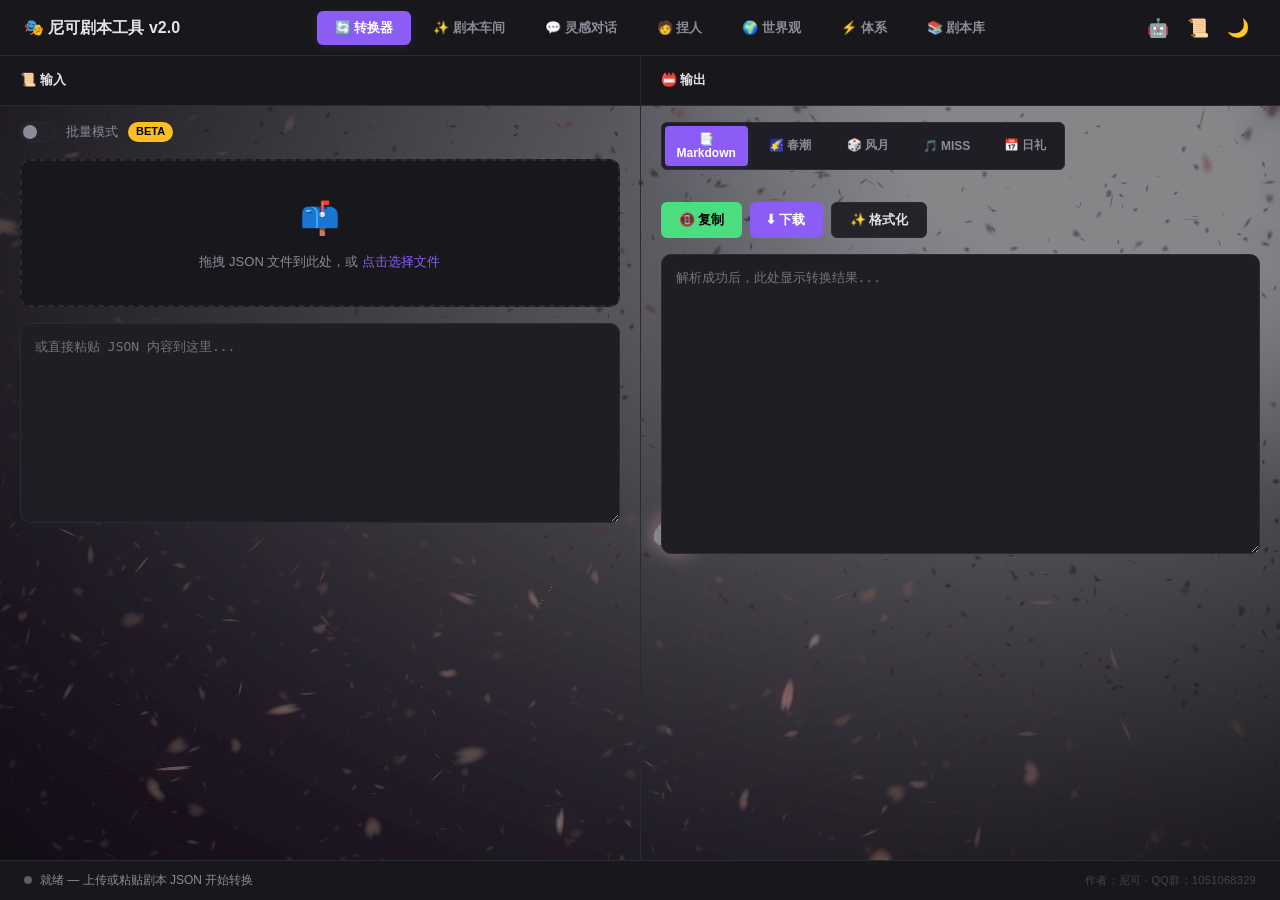
==== commit 31718198: "feat: 新增日礼(Rili)平台格式支持" ====
--- a/index.html
+++ b/index.html
@@ -1591,6 +1591,7 @@
           <button class="format-opt" data-format="chunchao">🌠 春潮</button>
           <button class="format-opt" data-format="fengyue">🎲 风月</button>
           <button class="format-opt" data-format="miss">🎵 MISS</button>
+          <button class="format-opt" data-format="rili">📅 日礼</button>
         </div>
       </div>
       <div class="output-actions">
@@ -2281,6 +2282,8 @@
   if (raw.promptData && typeof raw.promptData === 'object' && raw.promptData.systemPrompt) return 'miss';
   if (raw.name && (raw.pre_prompt || raw.world_book)) return 'fengyue';
   if (raw.name && raw.description && raw.tags) return 'fengyue';
+  // 日礼：顶层有 id(UUID) + authorId + title，无 work/name/promptData 等平台特征字段
+  if (raw.id && raw.authorId && raw.title && !raw.work && !raw.name && !raw.promptData) return 'rili';
   return null;
 }
 
@@ -2445,6 +2448,51 @@
   };
 }
 
+function parseRili(raw) {
+  return {
+    meta: {
+      title: raw.title || '未命名剧本',
+      summary: (raw.description || '').split('\n')[0].trim(),
+      description: raw.description || '',
+      language: raw.language || 'zh-Hans',
+      orientation: '通用',
+      tags: [],
+      source: 'rili',
+      exportedAt: raw.createdAt || null,
+    },
+    assets: {
+      coverUrl: raw.cover || null,
+      coverTinyUrl: null,
+      bgImageUrl: raw.background || null,
+      bgMobileUrl: null,
+      coverAnimated: false,
+    },
+    prompts: {
+      mainPrompt: raw.prompt || '',
+      suffixPrompt: '',
+      postText: '',
+      identityStyle: '',
+      worldview: '',
+      writingStyle: '',
+    },
+    worldBook: [],
+    landingPage: raw.introPage || '',
+    extras: {
+      customCss: raw.injectStyles || '',
+      quickCommands: [],
+      gameStateEnabled: false,
+      gameStateDesc: '',
+      gameStateExample: '',
+      nextOptionsEnabled: false,
+      nextPlotPrompt: '',
+      breakerText: '',
+      useCustomBreaker: false,
+      bannedWords: [],
+      suggestedQuestions: [],
+    },
+  };
+}
+
 // ═══════════════════════════════════════
 //  5. 世界书条目解析（平台无关）
 // ═══════════════════════════════════════
@@ -2491,6 +2539,7 @@
     case 'chunchao': uif = parseChunchao(raw); break;
     case 'fengyue':  uif = parseFengyue(raw);  break;
     case 'miss':     uif = parseMiss(raw);     break;
+    case 'rili':     uif = parseRili(raw);     break;
     default: throw new Error('不支持的格式: ' + fmt);
   }
   uif._sourceFormat = fmt;
@@ -2581,6 +2630,49 @@
     shortcut_commands: extras.quickCommands, is_available_not_public: true,
     preset_type: 1, preset_chats: [],
     tags: meta.tags.map(t => ({ name: t, __isNew: true })),
+  }, null, 2);
+}
+
+function renderRili(uif) {
+  const { meta, assets, prompts, extras } = uif;
+  return JSON.stringify({
+    id: '',
+    authorId: '',
+    title: meta.title,
+    description: meta.description || null,
+    background: assets.bgImageUrl || null,
+    backgroundWidth: null,
+    backgroundHeight: null,
+    cover: assets.coverUrl || null,
+    coverWidth: null,
+    coverHeight: null,
+    introPage: uif.landingPage || '',
+    changelog: null,
+    createdAt: meta.exportedAt || new Date().toISOString(),
+    updatedAt: new Date().toISOString(),
+    initPublicAt: null,
+    prompt: prompts.mainPrompt || null,
+    promptSizeBytes: prompts.mainPrompt ? prompts.mainPrompt.length : null,
+    renderTemplate: null,
+    assistantRegexReplace: null,
+    enableMemorySchema: null,
+    memorySchema: null,
+    injectStyles: extras.customCss || null,
+    options: null,
+    language: meta.language || 'zh',
+    containsNSFW: null,
+    publicAccess: false,
+    deletedAt: null,
+    isAnonymous: null,
+    enableSafeguard: null,
+    defaultModelSettings: null,
+    totalConversations: 0,
+    totalPlayedUsers: 0,
+    deeplyPlayed: 0,
+    fixedPromptLength: 0,
+    lorebookLength: 0,
+    cardsTags: [],
+    cardsVoices: [],
   }, null, 2);
 }
 
@@ -2837,6 +2929,7 @@
       case 'chunchao': result = renderChunchao(currentUIF); break;
       case 'fengyue':  result = renderFengyue(currentUIF);  break;
       case 'miss':     result = renderMiss(currentUIF);     break;
+      case 'rili':     result = renderRili(currentUIF);     break;
       default: result = '未知格式';
     }
     outputArea.value = result;
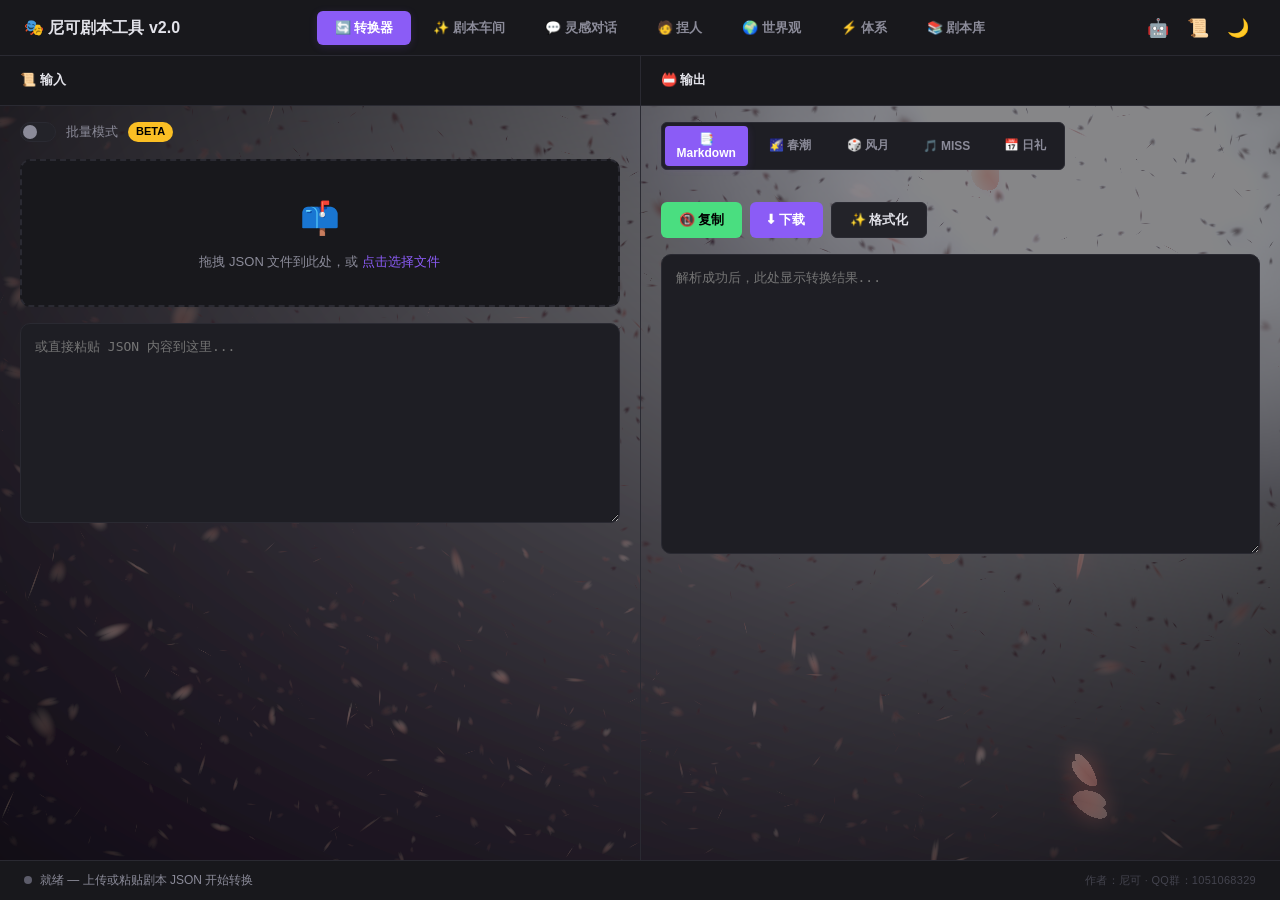
==== commit 0271d5e9: "style: 增大捏人/世界观/体系输入框高度 (80px → 160px)" ====
--- a/index.html
+++ b/index.html
@@ -1389,7 +1389,7 @@
   margin-bottom:24px;
 }
 .char-input-area .seed-textarea{
-  min-height:80px;
+  min-height:160px;
   resize:vertical;
 }
 .char-result-area{
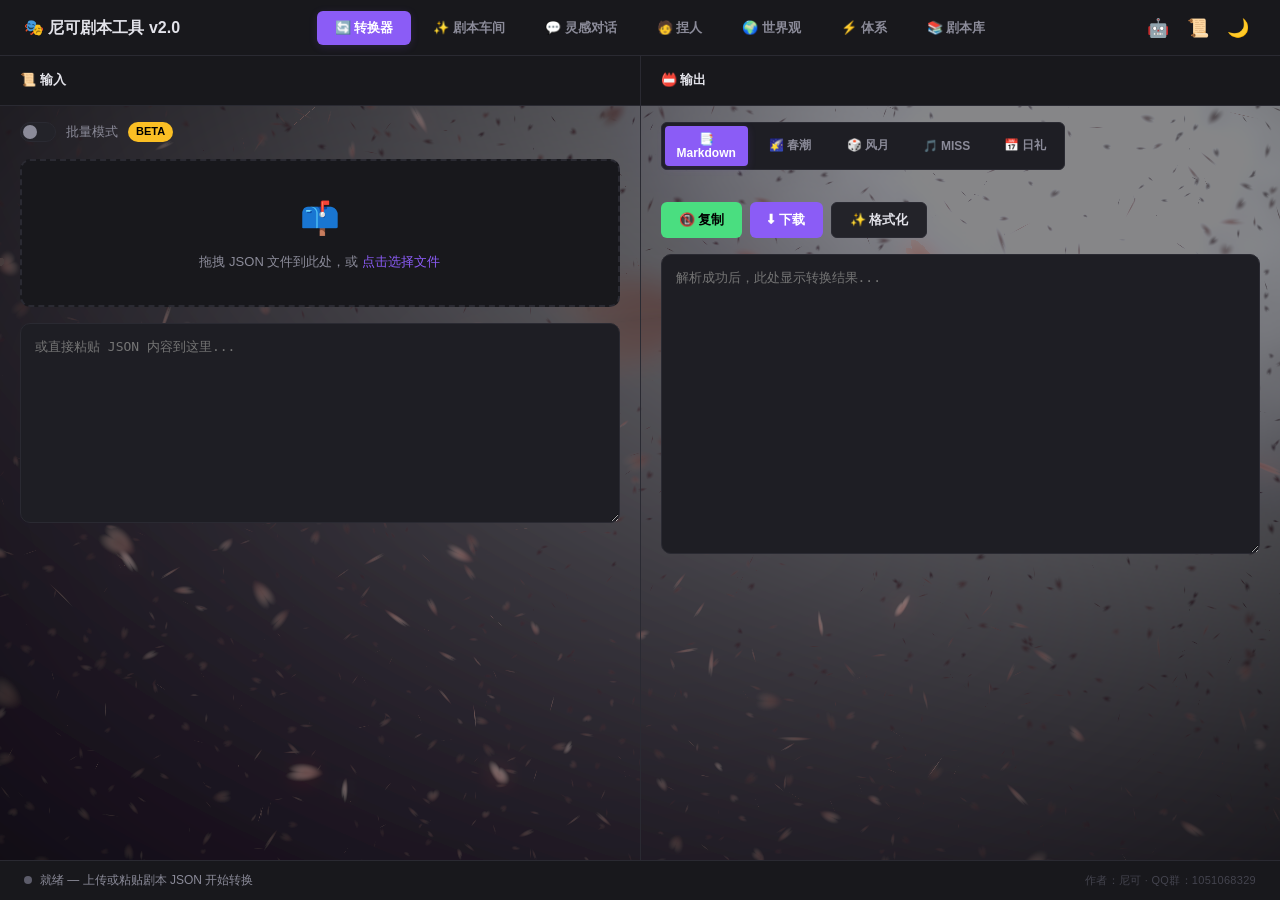
==== commit cef6902e: "feat: 文件选择/拖拽过滤非 JSON 文件" ====
--- a/index.html
+++ b/index.html
@@ -3558,9 +3558,13 @@
   const files = fileInput.files;
   if (!files || files.length === 0) return;
   if (batchMode) {
-    for (const f of files) addBatchFile(f);
+    for (const f of files) {
+      if (!f.name.endsWith('.json')) { setStatus('⚠️ 跳过非 JSON 文件: ' + f.name, 'err'); continue; }
+      addBatchFile(f);
+    }
   } else {
     const f = files[0];
+    if (!f.name.endsWith('.json')) { setStatus('⚠️ 请选择 JSON 文件', 'err'); fileInput.value = ''; return; }
     const reader = new FileReader();
     reader.onload = function(e) {
       jsonInput.value = e.target.result;
@@ -3590,9 +3594,13 @@
   const files = e.dataTransfer.files;
   if (!files || files.length === 0) return;
   if (batchMode) {
-    for (const f of files) addBatchFile(f);
+    for (const f of files) {
+      if (!f.name.endsWith('.json')) { setStatus('⚠️ 跳过非 JSON 文件: ' + f.name, 'err'); continue; }
+      addBatchFile(f);
+    }
   } else {
     const f = files[0];
+    if (!f.name.endsWith('.json')) { setStatus('⚠️ 请拖入 JSON 文件', 'err'); return; }
     const reader = new FileReader();
     reader.onload = function(e) {
       jsonInput.value = e.target.result;
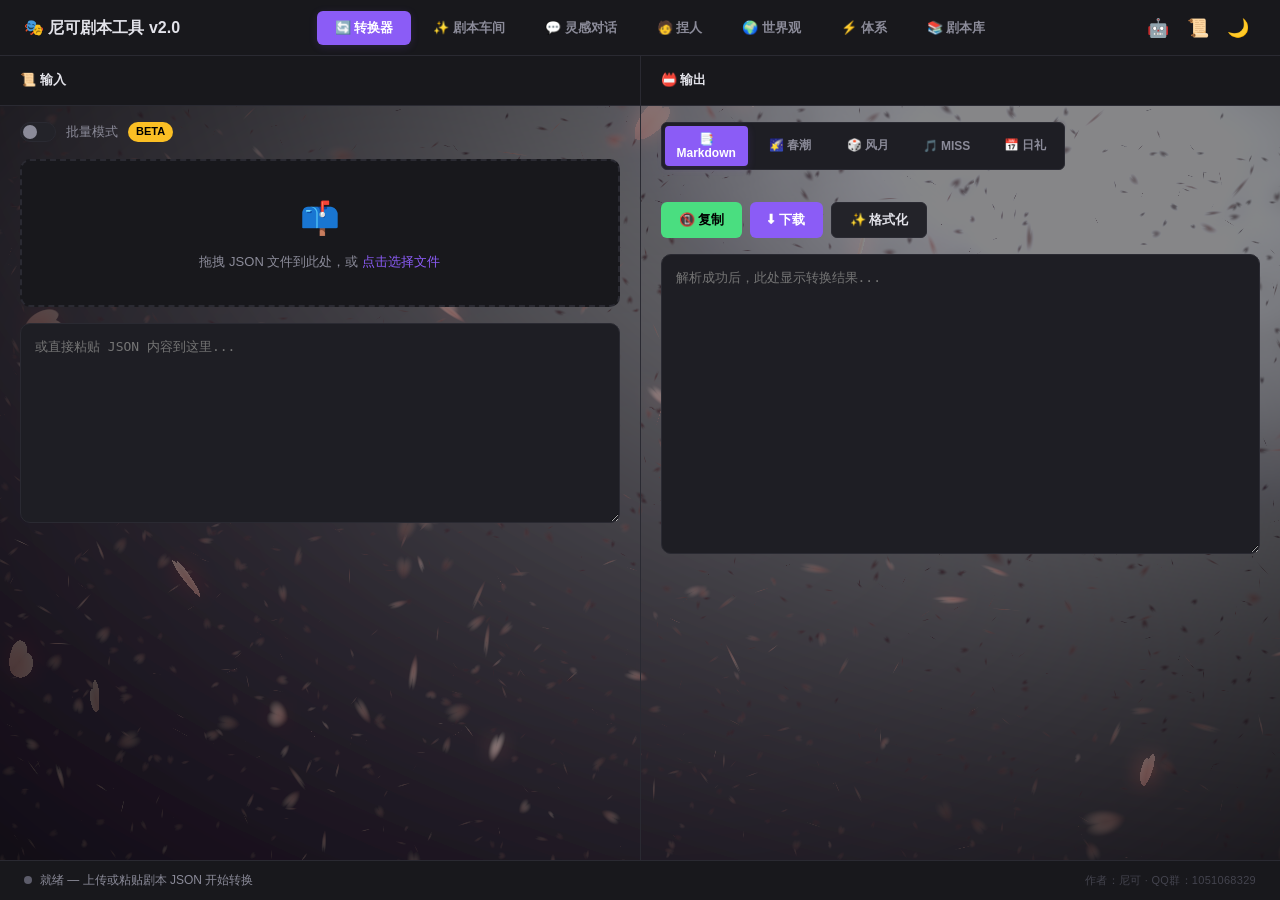
==== commit 8efda39f: "V2.1.0: 宣发页源码查看/编辑/一键复制" ====
--- a/index.html
+++ b/index.html
@@ -1523,6 +1523,20 @@
 /* --- AI 配置面板强制 Tab 样式（兜底） --- */
 .ai-tab-panel{display:none !important;}
 .ai-tab-panel.active{display:block !important;animation:fadeIn .2s ease;}
+
+/* ── 宣发页源码编辑器弹窗 ── */
+#source-editor-dialog textarea{
+  outline:none;
+  transition:border-color 0.2s ease;
+}
+#source-editor-dialog textarea:focus{
+  border-color:var(--accent-primary) !important;
+  box-shadow:0 0 0 2px var(--accent-glow);
+}
+#source-editor-dialog textarea::selection{
+  background:var(--accent-primary);
+  color:#fff;
+}
 
 </style>
 
@@ -1949,6 +1963,26 @@
     <div style="margin-top: 12px; display: flex; justify-content: space-between; gap: 12px;">
       <button id="btn-test-ai" style="padding: 10px 16px; background: transparent; border: 1px solid var(--border-color); color: var(--text-main); border-radius: 6px; cursor: pointer; display: flex; align-items: center; gap: 6px; transition: all 0.2s;" onmouseover="this.style.background='var(--bg-hover)'" onmouseout="this.style.background='transparent'">🔌 测试连接</button>
       <button id="btn-save-ai" style="padding: 10px 24px; background: var(--accent-primary); color: white; border: none; border-radius: 6px; cursor: pointer; font-weight: bold; flex: 1; transition: all 0.2s; box-shadow: 0 4px 15px rgba(139, 92, 246, 0.3);" onmouseover="this.style.filter='brightness(1.1)'" onmouseout="this.style.filter='none'">💾 保存配置</button>
+    </div>
+  </div>
+</dialog>
+
+<!-- ═══════════════════════════════════════
+     弹窗：宣发页源码查看/编辑
+     ═══════════════════════════════════════ -->
+<dialog id="source-editor-dialog" class="ai-dialog" style="background: var(--bg-panel); border: 1px solid var(--border-color); border-radius: 12px; padding: 24px; width: 680px; max-width: 90vw; box-shadow: 0 10px 40px rgba(0,0,0,0.2); color: var(--text-main);">
+  <div style="display: flex; justify-content: space-between; align-items: center; margin-bottom: 16px;">
+    <h3 style="margin:0;font-size:15px;font-weight:600">📄 宣发页源码</h3>
+    <button id="btn-close-source-editor" style="background:none;border:none;color:var(--text-muted);font-size:20px;cursor:pointer;padding:4px 8px;border-radius:4px;transition:var(--transition)" onmouseover="this.style.background='var(--bg-hover)'" onmouseout="this.style.background='transparent'">✕</button>
+  </div>
+  <div class="dialog-content">
+    <textarea id="source-editor-textarea" spellcheck="false" style="width:100%;min-height:360px;max-height:60vh;background:var(--bg-body);color:var(--text-main);border:1px solid var(--border-color);border-radius:8px;padding:16px;font-family:var(--mono);font-size:12px;line-height:1.6;resize:vertical;tab-size:2;white-space:pre;overflow:auto"></textarea>
+    <div style="margin-top:12px;display:flex;justify-content:space-between;gap:12px;">
+      <div style="display:flex;gap:8px">
+        <button id="btn-source-copy" style="padding:10px 20px;background:var(--bg-hover);color:var(--text-main);border:1px solid var(--border-color);border-radius:6px;cursor:pointer;font-size:13px;transition:all 0.2s" onmouseover="this.style.background='var(--accent-primary)';this.style.color='#fff'" onmouseout="this.style.background='var(--bg-hover)';this.style.color='var(--text-main)'">📋 一键复制</button>
+        <button id="btn-source-format" style="padding:10px 20px;background:var(--bg-hover);color:var(--text-main);border:1px solid var(--border-color);border-radius:6px;cursor:pointer;font-size:13px;transition:all 0.2s" onmouseover="this.style.background='var(--accent-primary)';this.style.color='#fff'" onmouseout="this.style.background='var(--bg-hover)';this.style.color='var(--text-main)'">🔧 格式化</button>
+      </div>
+      <button id="btn-source-save" style="padding:10px 24px;background:var(--accent-primary);color:white;border:none;border-radius:6px;cursor:pointer;font-weight:bold;transition:all 0.2s;box-shadow:0 4px 15px rgba(139,92,246,0.3)" onmouseover="this.style.filter='brightness(1.1)'" onmouseout="this.style.filter='none'">💾 保存修改</button>
     </div>
   </div>
 </dialog>
@@ -2633,6 +2667,7 @@
   }, null, 2);
 }
 
+// [Architecture Note]: rili 格式导出时 id 和 authorId 置空，这是 UIF 归一化格式的有意设计（防隐私泄露与冗余），非 Bug。
 function renderRili(uif) {
   const { meta, assets, prompts, extras } = uif;
   return JSON.stringify({
@@ -2947,12 +2982,12 @@
     currentRaw = raw;
     currentUIF = parseJSON(raw);
     const fmt = currentUIF._sourceFormat;
-    const fmtNames = { chunchao: '春潮', fengyue: '风月', miss: 'MISS' };
+    const fmtNames = { chunchao: '春潮', fengyue: '风月', miss: 'MISS', rili: '日礼' };
     const lines = text.split('\n').length;
     inputCount.textContent = lines + ' 行 · ' + text.length + ' 字符';
     setStatus('✅ 已识别 ' + (fmtNames[fmt] || fmt) + ' 格式，' + currentUIF.worldBook.length + ' 条世界书', 'ok');
     renderOutput();
-    dbAdd(currentUIF).then(() => { renderLibList(); }).catch(() => {});
+    dbAdd(currentUIF).then(() => { renderLibList(); }).catch(e => console.error('❌ 剧本自动入库失败:', e));
   } catch (e) {
     currentUIF = null;
     currentRaw = null;
@@ -2980,11 +3015,14 @@
   }
 }
 
+// ── 路由中枢：所有导航按钮统一绑定在此 ──
 $('nav-converter').addEventListener('click', () => switchView('converter'));
 $('nav-library').addEventListener('click', () => switchView('library'));
 $('nav-generator').addEventListener('click', () => switchView('generator'));
 $('nav-chat').addEventListener('click', () => switchView('chat'));
-
+$('nav-char-creator').addEventListener('click', () => switchView('char-creator'));
+$('nav-world-builder').addEventListener('click', () => switchView('world-builder'));
+$('nav-power-builder').addEventListener('click', () => switchView('power-builder'));
 // ═══════════════════════════════════════
 //  11. 剧本库 · 渲染列表 & 详情
 // ═══════════════════════════════════════
@@ -3123,9 +3161,10 @@
     html += '<div class="modal-section-title">🌐 专属宣发页</div>';
     if (hasLandingPage) {
       html += '<div class="modal-field"><span class="modal-field-label">状态</span><span class="modal-field-value" style="color:var(--accent-primary)">✅ 已铸造</span></div>';
-      html += '<div style="margin-top:8px;display:flex;gap:8px">';
+      html += '<div style="margin-top:8px;display:flex;gap:8px;flex-wrap:wrap">';
       html += '<button class="btn btn-sm" id="btnPreviewHtml" style="background:var(--accent-primary);color:#fff">👁 预览</button>';
       html += '<button class="btn btn-sm btn-secondary" id="btnDownloadHtml">⬇ 下载</button>';
+      html += '<button class="btn btn-sm btn-secondary" id="btnViewSource">📄 查看源码</button>';
       html += '<button class="btn btn-sm btn-secondary" id="btnRegenHtml">🔄 重新铸造</button>';
       html += '</div>';
     } else {
@@ -3280,6 +3319,14 @@
     if (regenBtn) {
       regenBtn.addEventListener('click', () => {
         generateLandingPage(id);
+      });
+    }
+
+    // Landing page: view source (open modal with editable textarea + copy)
+    const viewSourceBtn = libDetail.querySelector('#btnViewSource');
+    if (viewSourceBtn && entry.htmlLandingPage) {
+      viewSourceBtn.addEventListener('click', () => {
+        openSourceEditor(entry.htmlLandingPage, id);
       });
     }
   } catch (e) {
@@ -4006,6 +4053,142 @@
   }
 });
 
+// ═══════════════════════════════════════
+//  13f. 宣发页源码查看/编辑弹窗
+// ═══════════════════════════════════════
+var _sourceEditorScriptId = null;
+
+function openSourceEditor(htmlContent, scriptId) {
+  var dialog = document.getElementById('source-editor-dialog');
+  var textarea = document.getElementById('source-editor-textarea');
+  if (!dialog || !textarea) return;
+
+  textarea.value = htmlContent;
+  _sourceEditorScriptId = scriptId;
+  dialog.showModal();
+}
+
+// ── 绑定源码编辑器事件 ──
+document.addEventListener('DOMContentLoaded', function() {
+  var dialog = document.getElementById('source-editor-dialog');
+  var textarea = document.getElementById('source-editor-textarea');
+  var btnClose = document.getElementById('btn-close-source-editor');
+  var btnCopy = document.getElementById('btn-source-copy');
+  var btnFormat = document.getElementById('btn-source-format');
+  var btnSave = document.getElementById('btn-source-save');
+
+  if (!dialog || !textarea) return;
+
+  // 关闭
+  if (btnClose) {
+    btnClose.addEventListener('click', function() { dialog.close(); });
+  }
+
+  // 点击外部关闭
+  dialog.addEventListener('click', function(e) {
+    if (e.target === dialog) dialog.close();
+  });
+
+  // 一键复制
+  if (btnCopy) {
+    btnCopy.addEventListener('click', function() {
+      var text = textarea.value;
+      navigator.clipboard.writeText(text).then(function() {
+        var orig = btnCopy.textContent;
+        btnCopy.textContent = '✅ 已复制';
+        btnCopy.style.background = '#22c55e';
+        btnCopy.style.color = '#fff';
+        setTimeout(function() {
+          btnCopy.textContent = orig;
+          btnCopy.style.background = '';
+          btnCopy.style.color = '';
+        }, 1500);
+      }).catch(function() {
+        // fallback
+        var ta = document.createElement('textarea');
+        ta.value = text;
+        document.body.appendChild(ta);
+        ta.select();
+        document.execCommand('copy');
+        document.body.removeChild(ta);
+        btnCopy.textContent = '✅ 已复制';
+        setTimeout(function() { btnCopy.textContent = '📋 一键复制'; }, 1500);
+      });
+    });
+  }
+
+  // 格式化 HTML
+  if (btnFormat) {
+    btnFormat.addEventListener('click', function() {
+      try {
+        // 简单的缩进格式化：按标签换行 + 缩进
+        var formatted = textarea.value
+          .replace(/>\s*</g, '>\n<')
+          .split('\n')
+          .map(function(line) {
+            var indent = 0;
+            if (/^<\/\w/.test(line.trim())) indent = -1;
+            else if (/^<\w/.test(line.trim())) indent = 0;
+            var spaces = '';
+            // 计算当前缩进层级（基于闭合标签）
+            var trimmed = line.trim();
+            if (/^<\/\w/.test(trimmed)) {
+              // 闭合标签减少缩进
+              var closeCount = (trimmed.match(/<\//g) || []).length;
+              var openCount = (trimmed.match(/<[^/]/g) || []).length;
+              var netIndent = openCount - closeCount;
+              // 简单处理：闭合标签前退一格
+              spaces = '  '.repeat(Math.max(0, netIndent));
+            } else if (/^<\w/.test(trimmed)) {
+              spaces = '';
+            }
+            return spaces + trimmed;
+          })
+          .join('\n')
+          .replace(/\n{3,}/g, '\n\n'); // 去除多余空行
+        textarea.value = formatted;
+        setStatus('🔧 HTML 已格式化', 'ok');
+      } catch (e) {
+        setStatus('❌ 格式化失败: ' + e.message, 'err');
+      }
+    });
+  }
+
+  // 保存修改
+  if (btnSave) {
+    btnSave.addEventListener('click', async function() {
+      var newHtml = textarea.value.trim();
+      if (!newHtml) {
+        setStatus('❌ 源码不能为空', 'err');
+        return;
+      }
+      var id = _sourceEditorScriptId;
+      if (!id) {
+        setStatus('❌ 剧本 ID 丢失', 'err');
+        return;
+      }
+
+      // 更新 DB
+      await dbUpdate(id, { htmlLandingPage: newHtml });
+
+      // 同步更新 uif.landingPage
+      var entry = await dbGet(id);
+      if (entry && entry.uif) {
+        entry.uif.landingPage = newHtml;
+        await dbUpdate(id, { uif: entry.uif });
+      }
+
+      // 刷新详情面板
+      if (viewingLibId === id) {
+        showDetailInPanel(id);
+      }
+
+      dialog.close();
+      setStatus('✅ 宣发页源码已保存', 'ok');
+    });
+  }
+});
+
 //  16. AI 反应堆 (BYOK) — 双模式
 // ═══════════════════════════════════════
 // 支持 DeepSeek 原生模式 + 中转站模式，双配置隔离存储
@@ -4607,11 +4790,6 @@
   }
 });
 
-// 捏人视图切换
-$('nav-char-creator').addEventListener('click', function() {
-  switchView('char-creator');
-});
-
 // ═══════════════════════════════════════
 //  16.5 世界观构建 · AI World Builder
 // ═══════════════════════════════════════
@@ -4779,11 +4957,6 @@
   }
 });
 
-// 世界观视图切换
-$('nav-world-builder').addEventListener('click', function() {
-  switchView('world-builder');
-});
-
 // ═══════════════════════════════════════
 //  16.75 体系工坊 · Power System Builder
 // ═══════════════════════════════════════
@@ -4941,11 +5114,6 @@
     e.preventDefault();
     generatePowerSystem();
   }
-});
-
-// 体系视图切换
-$('nav-power-builder').addEventListener('click', function() {
-  switchView('power-builder');
 });
 
 // ═══════════════════════════════════════
